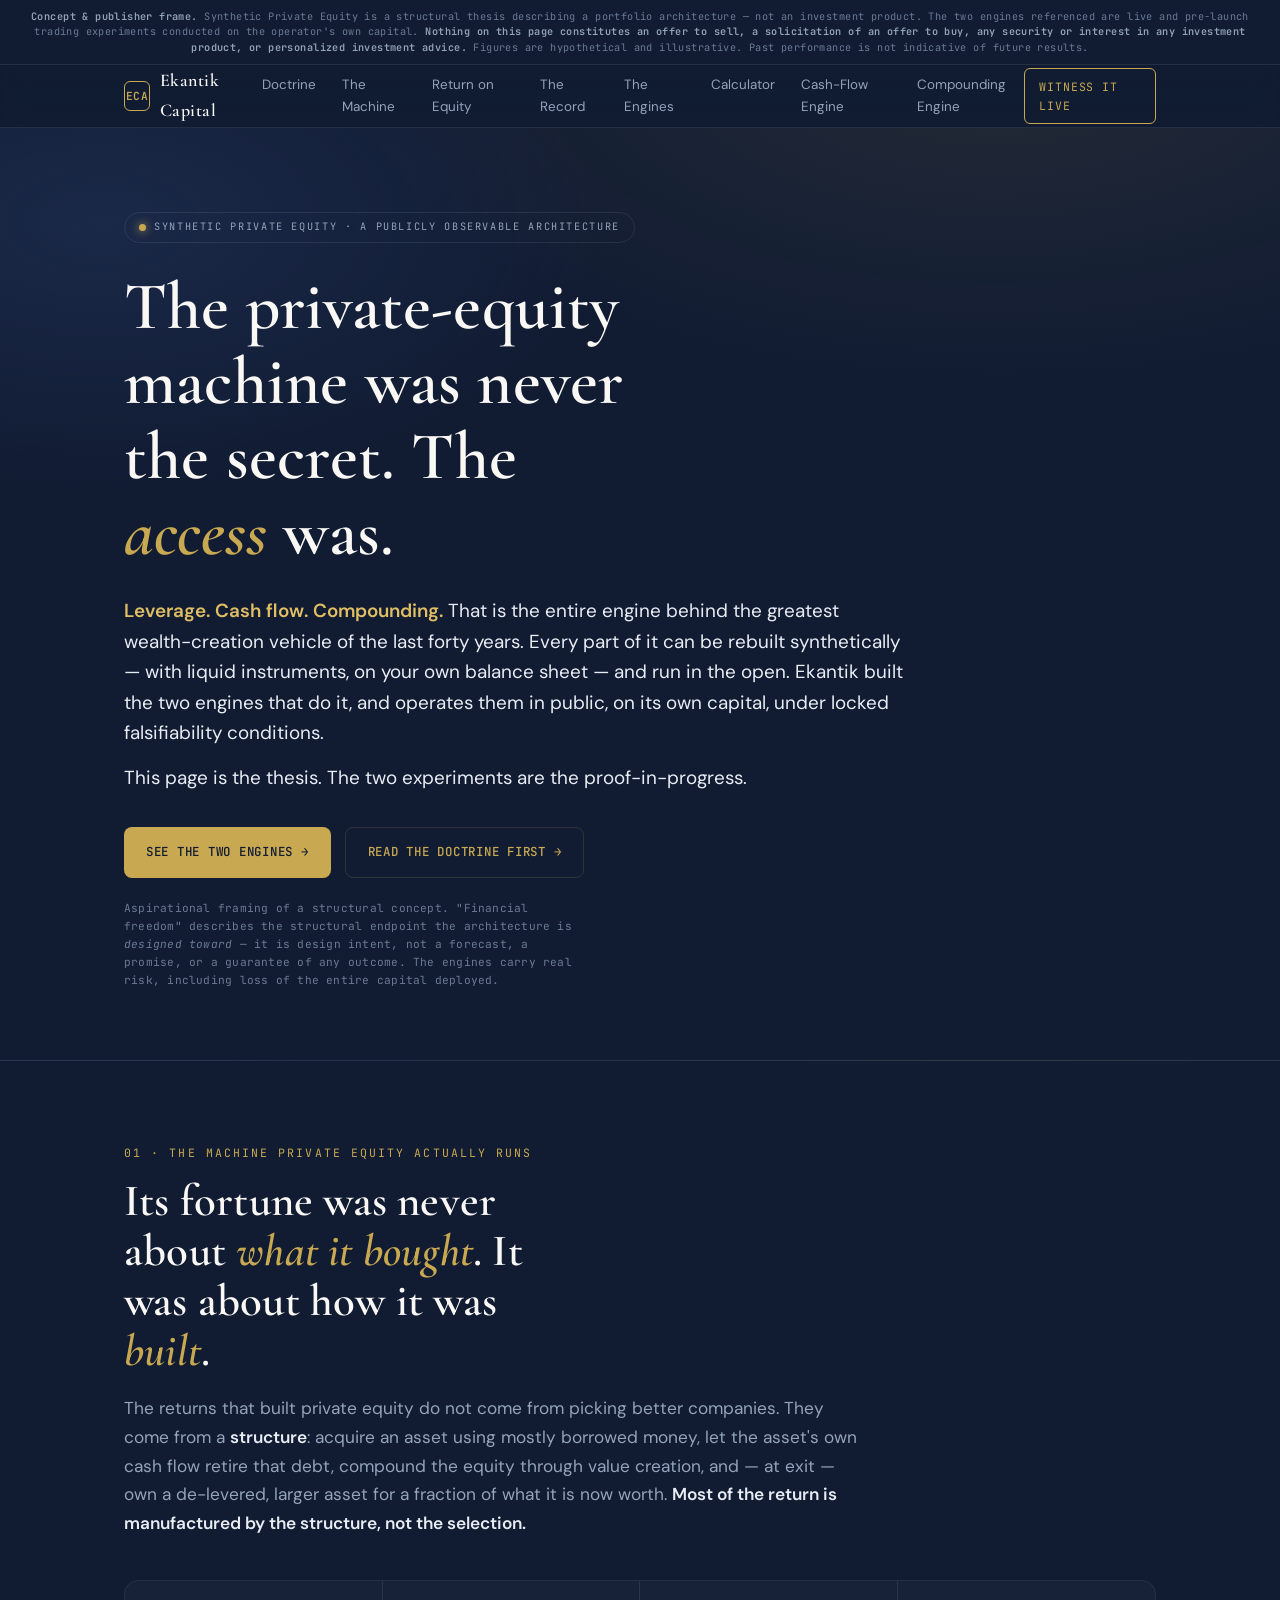
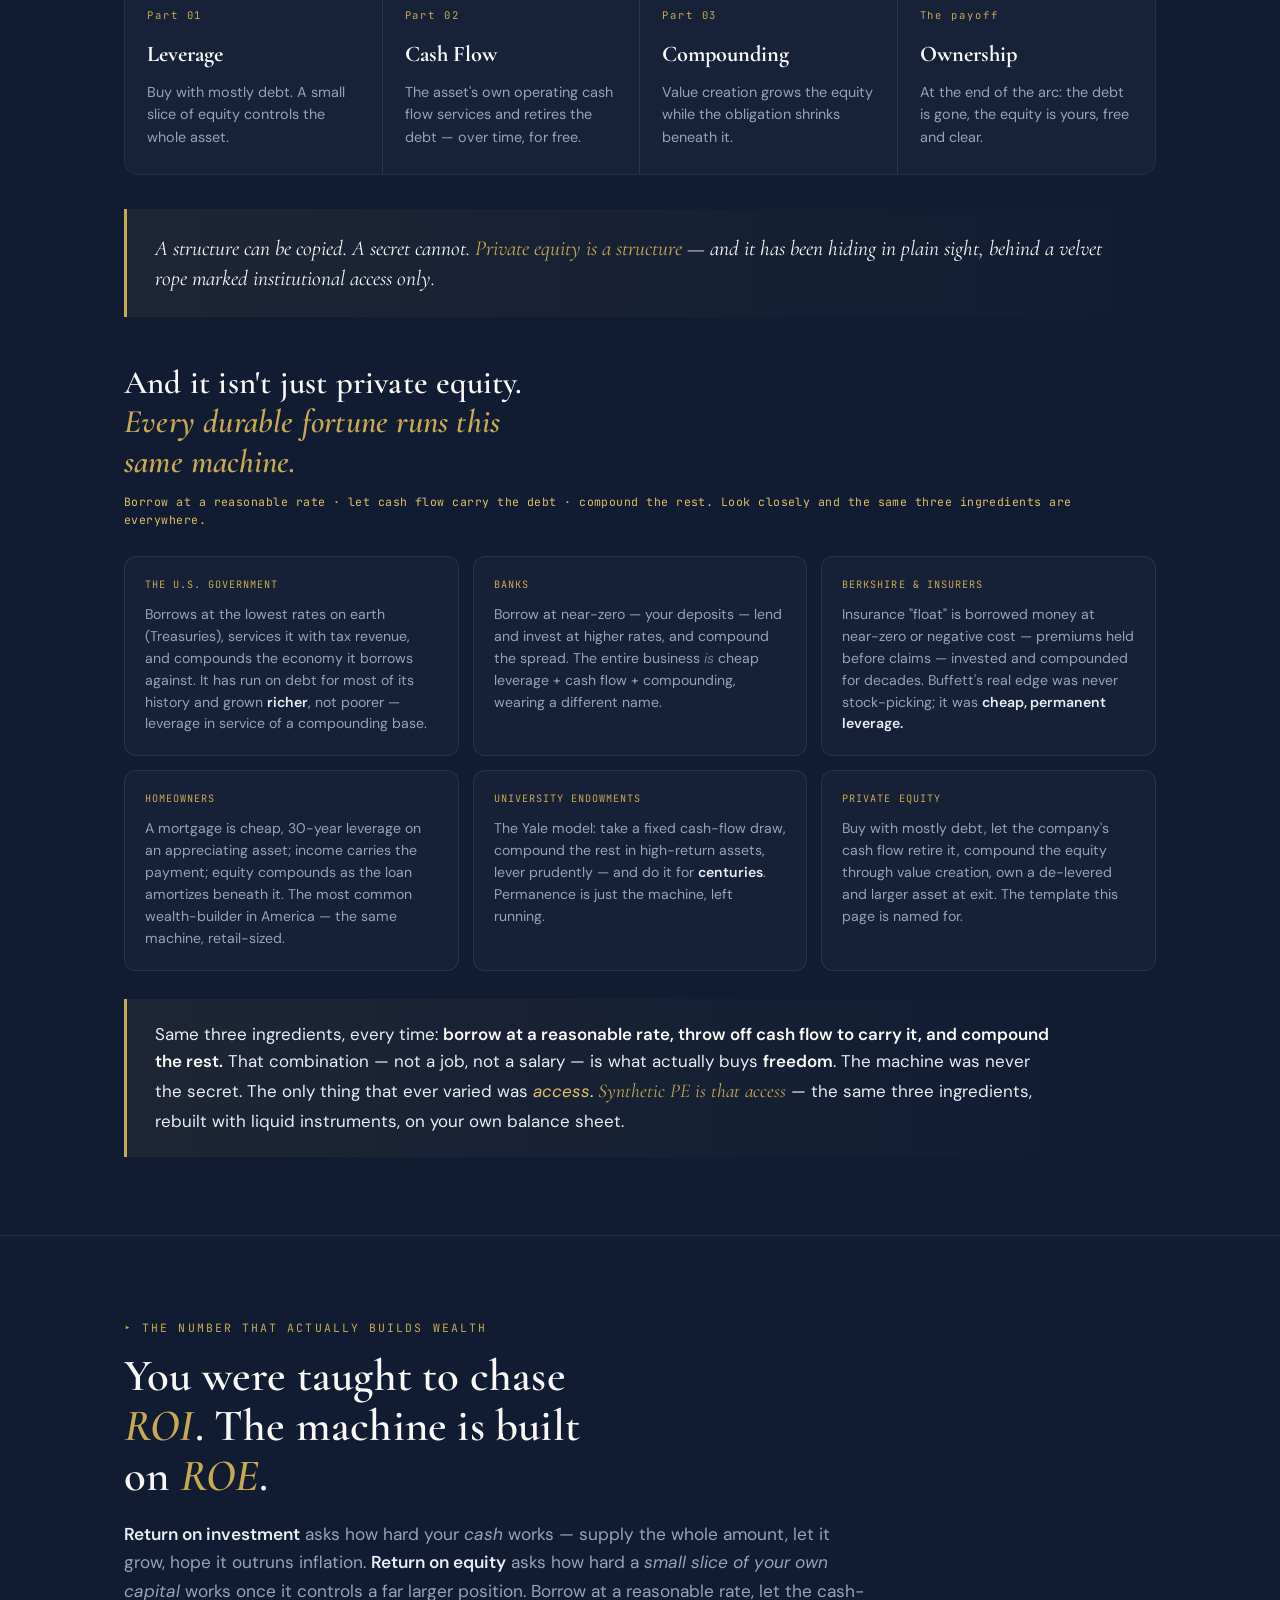
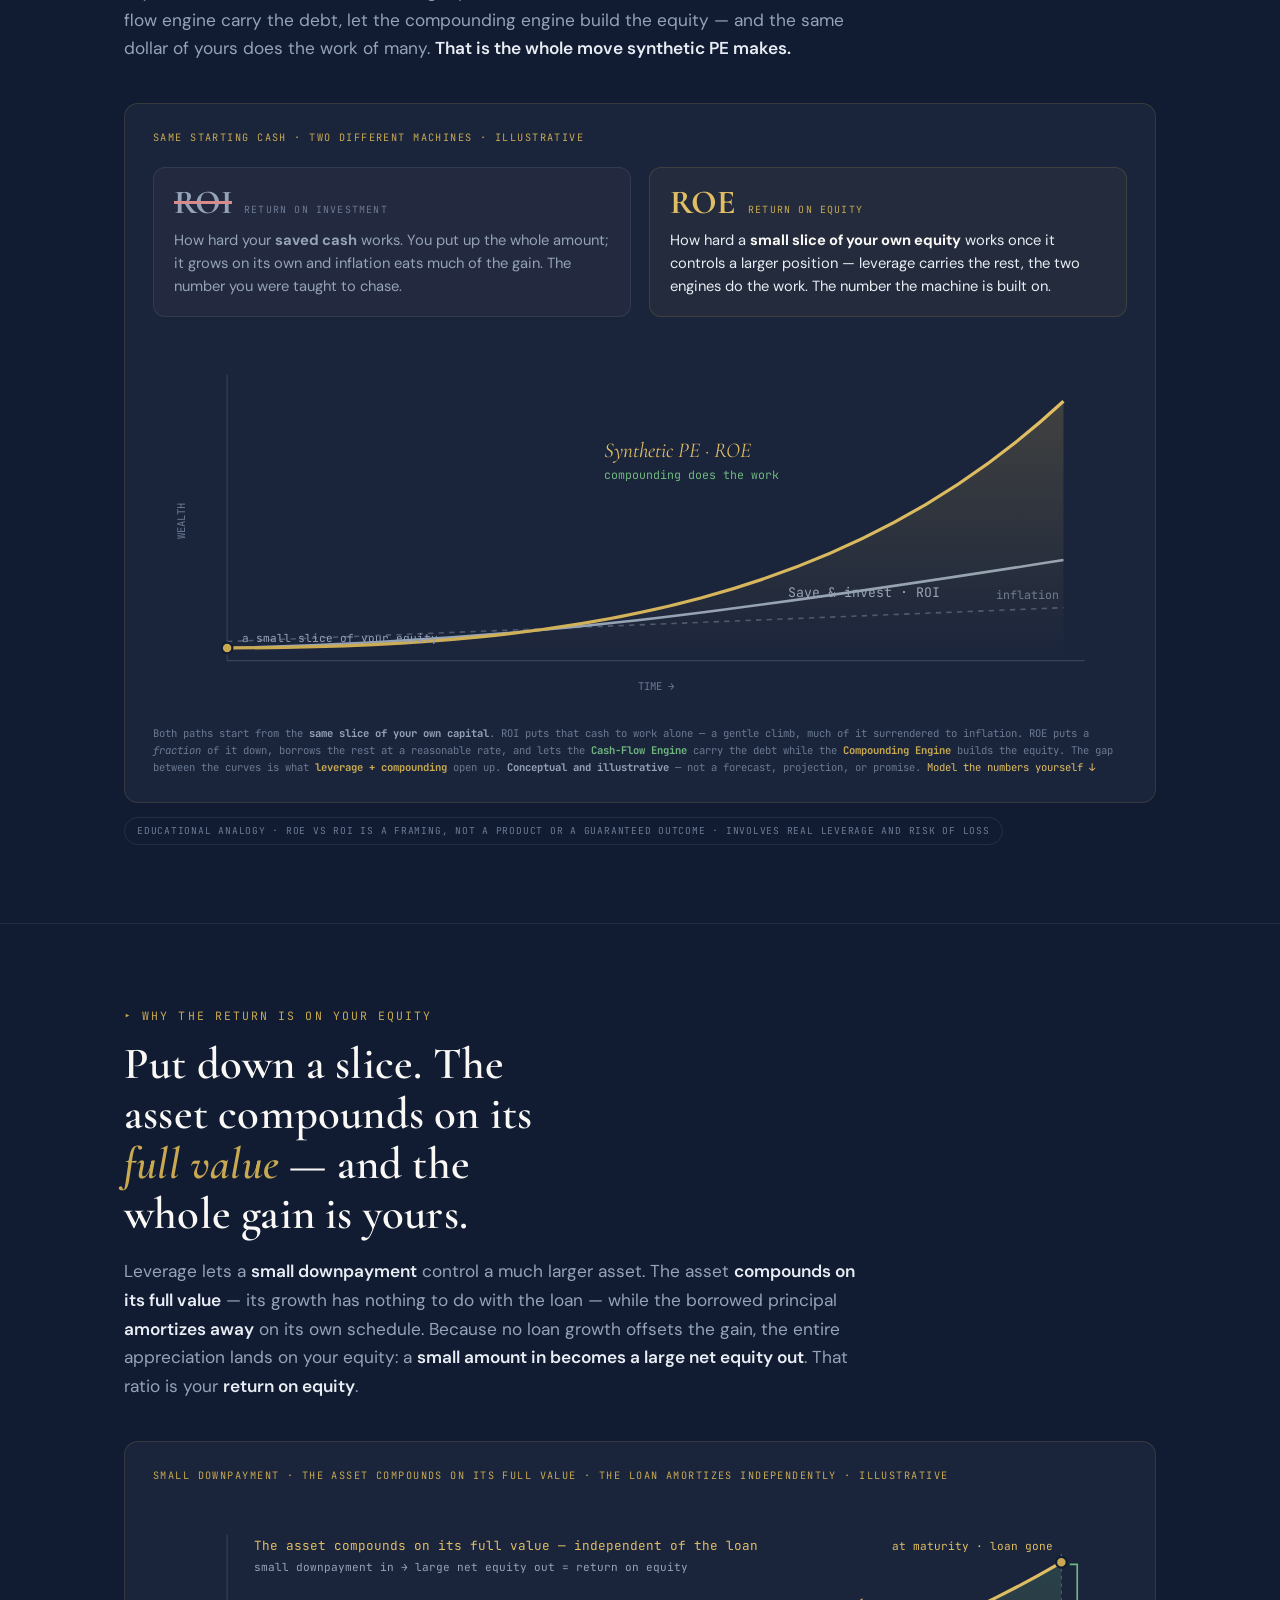
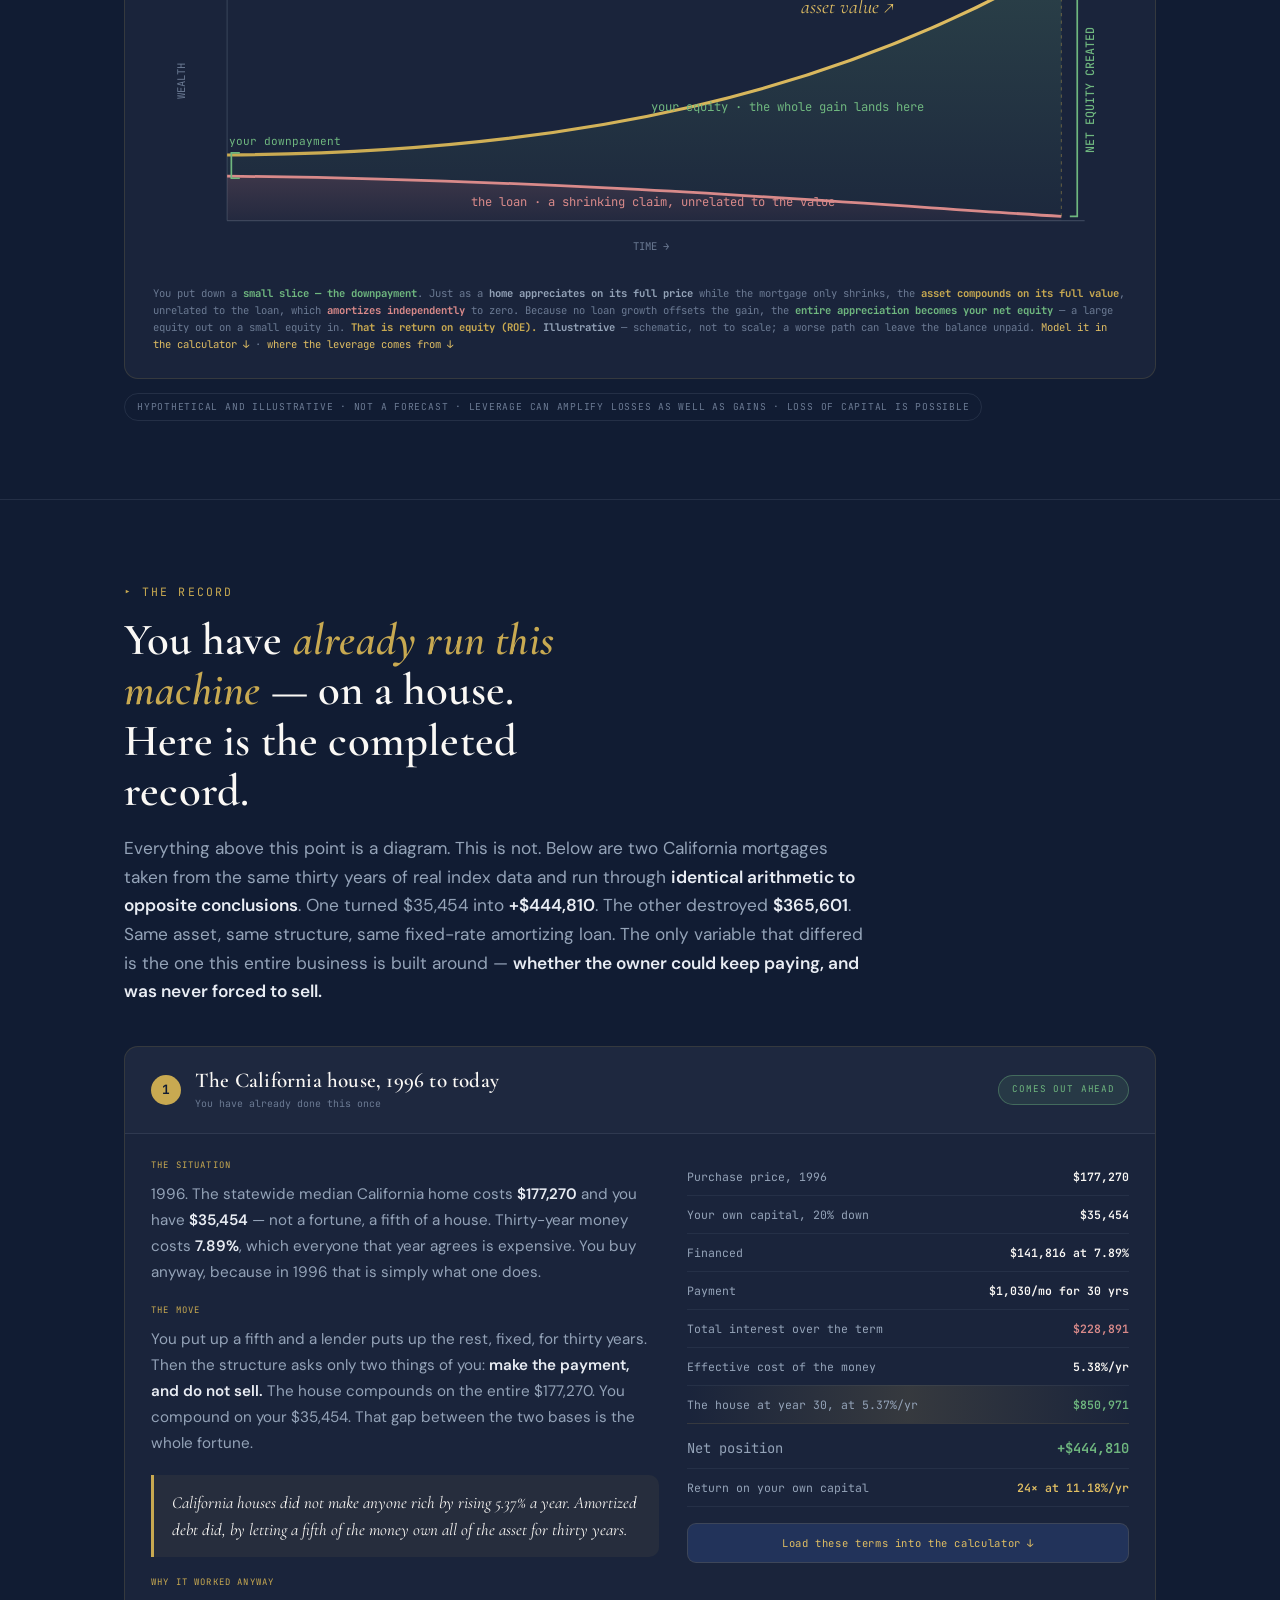
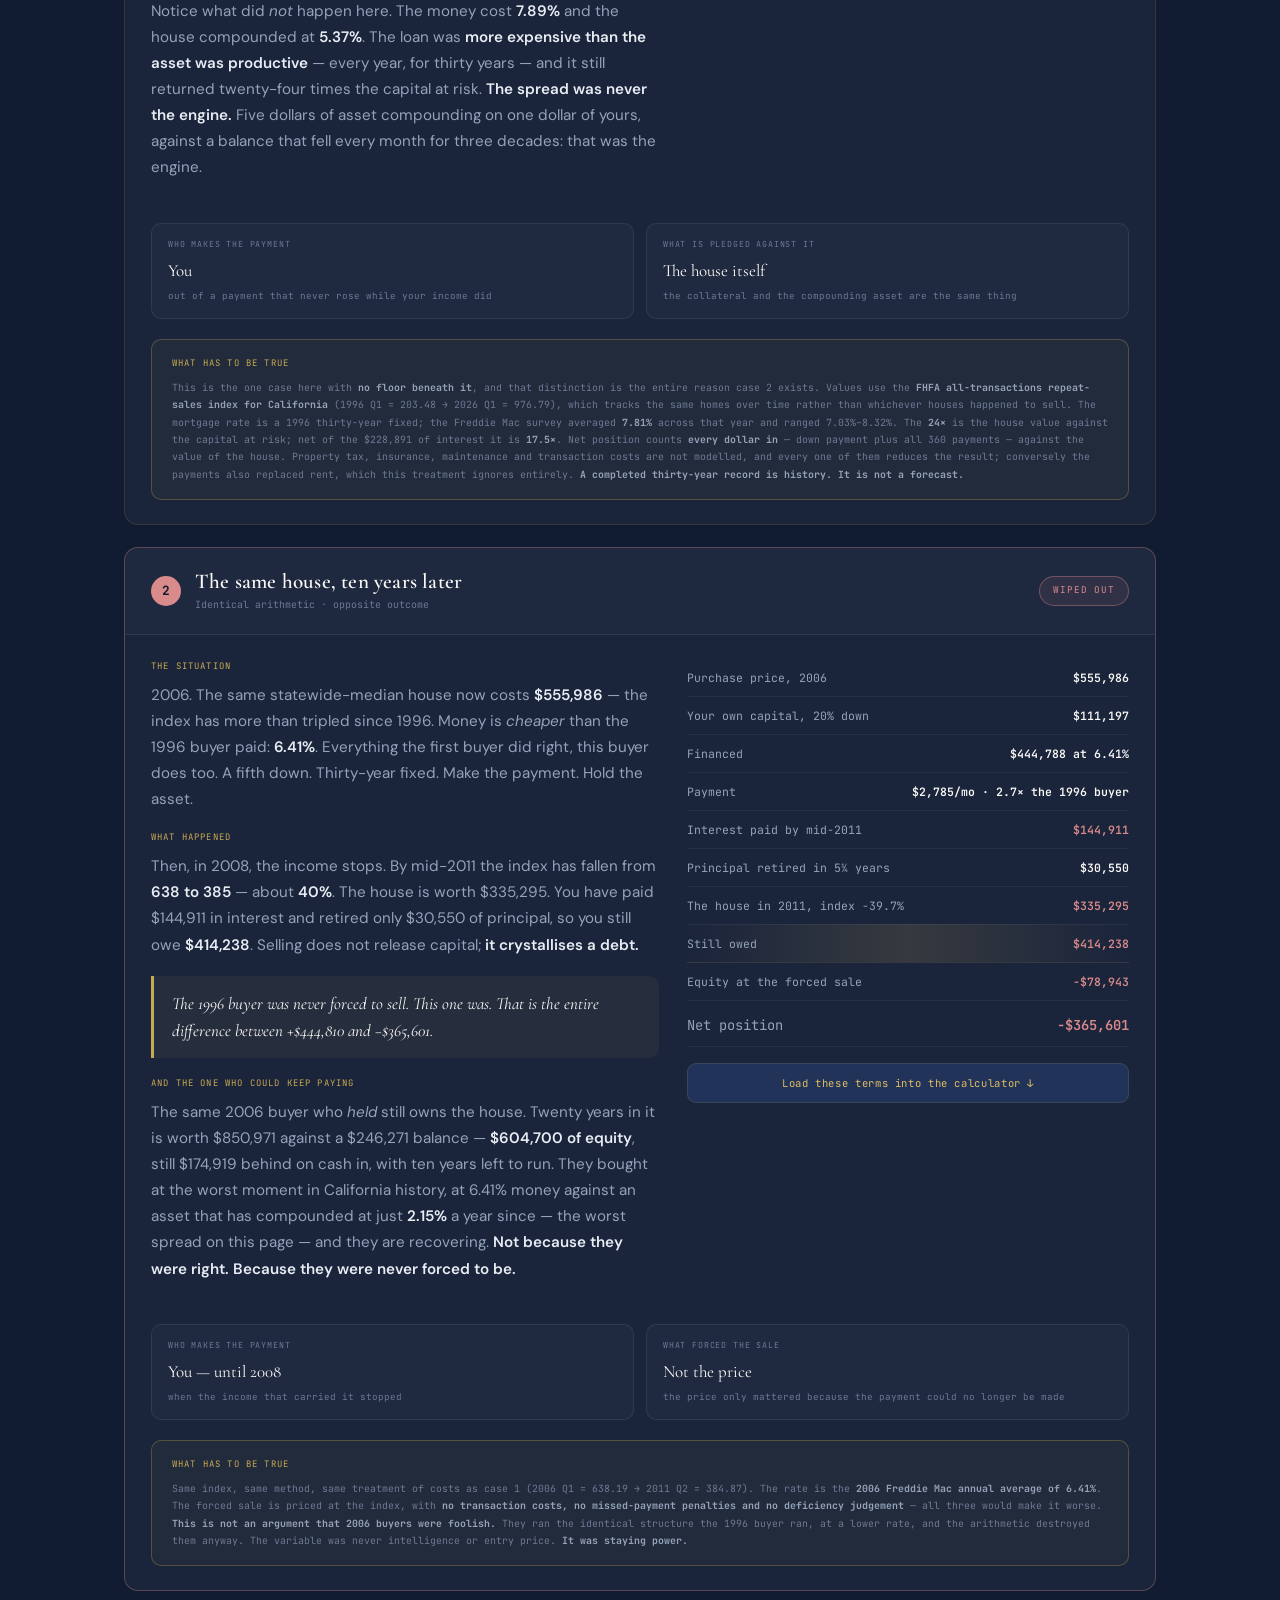
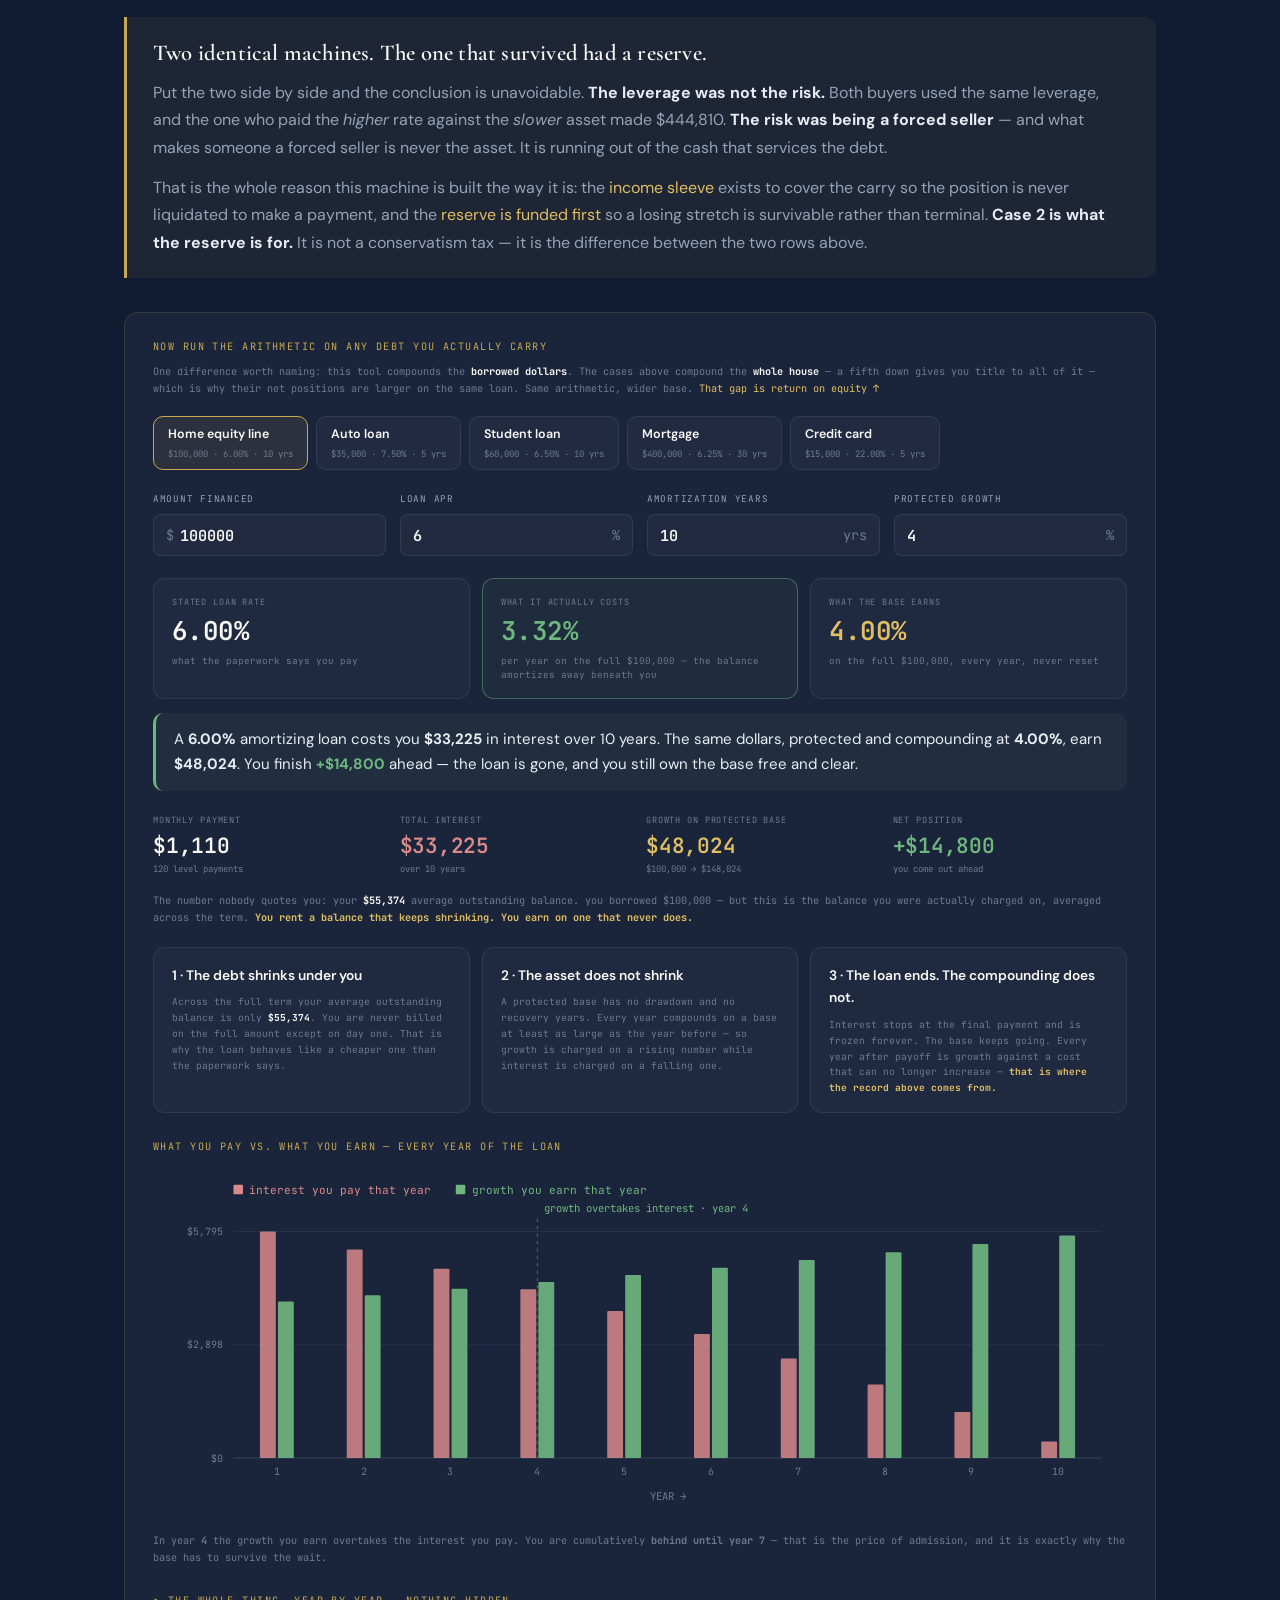
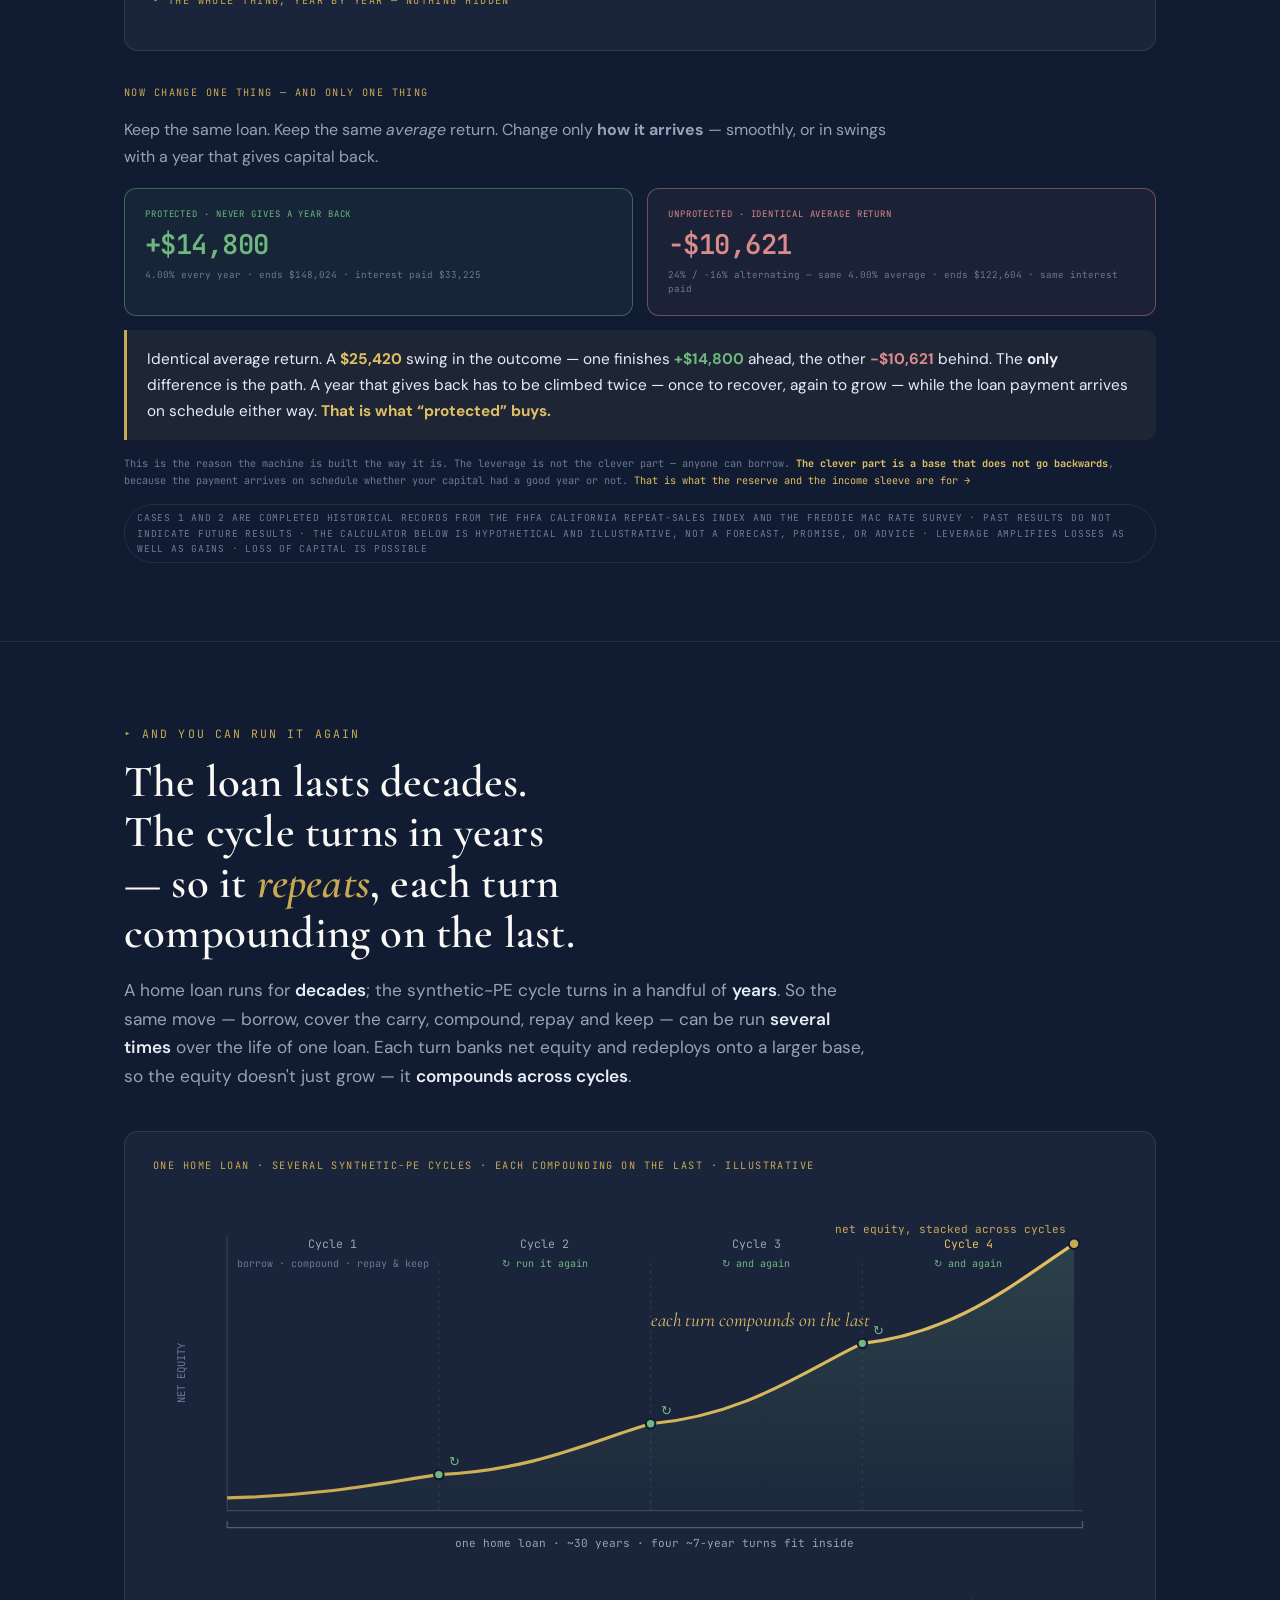
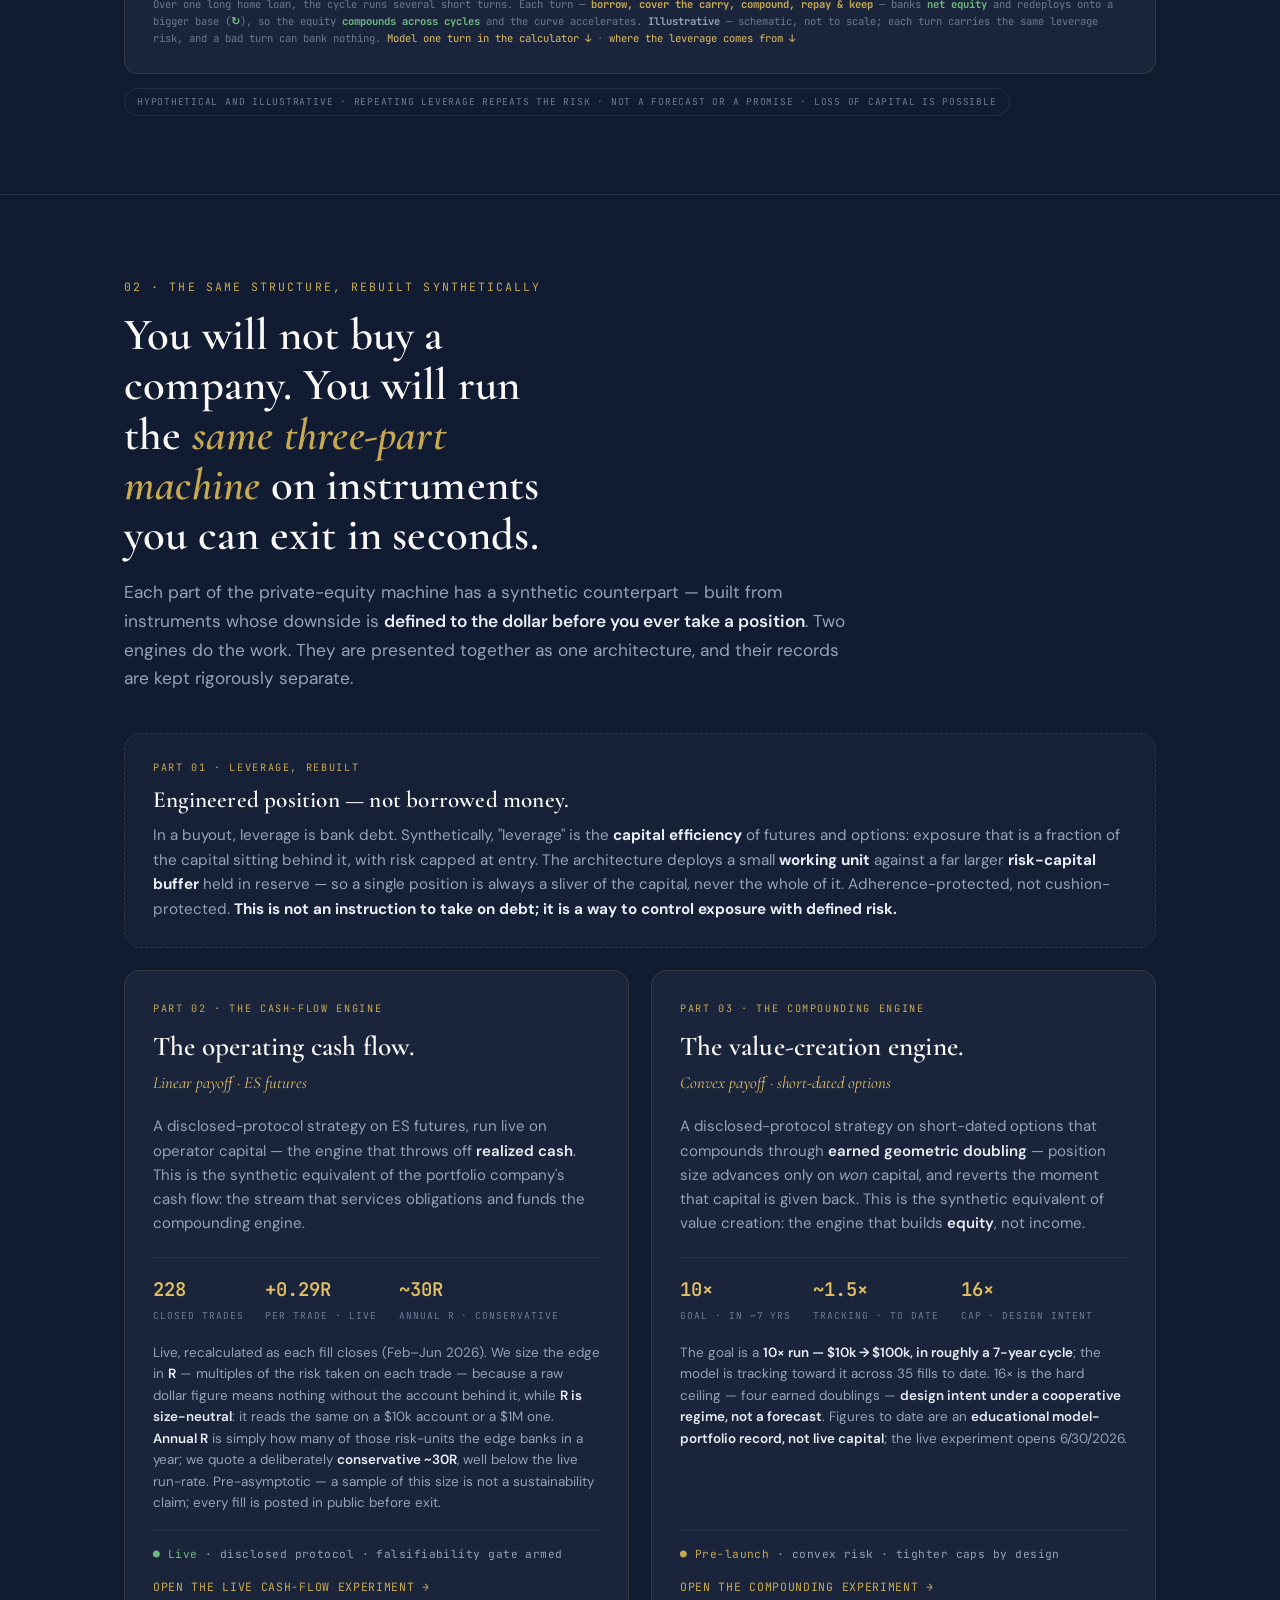
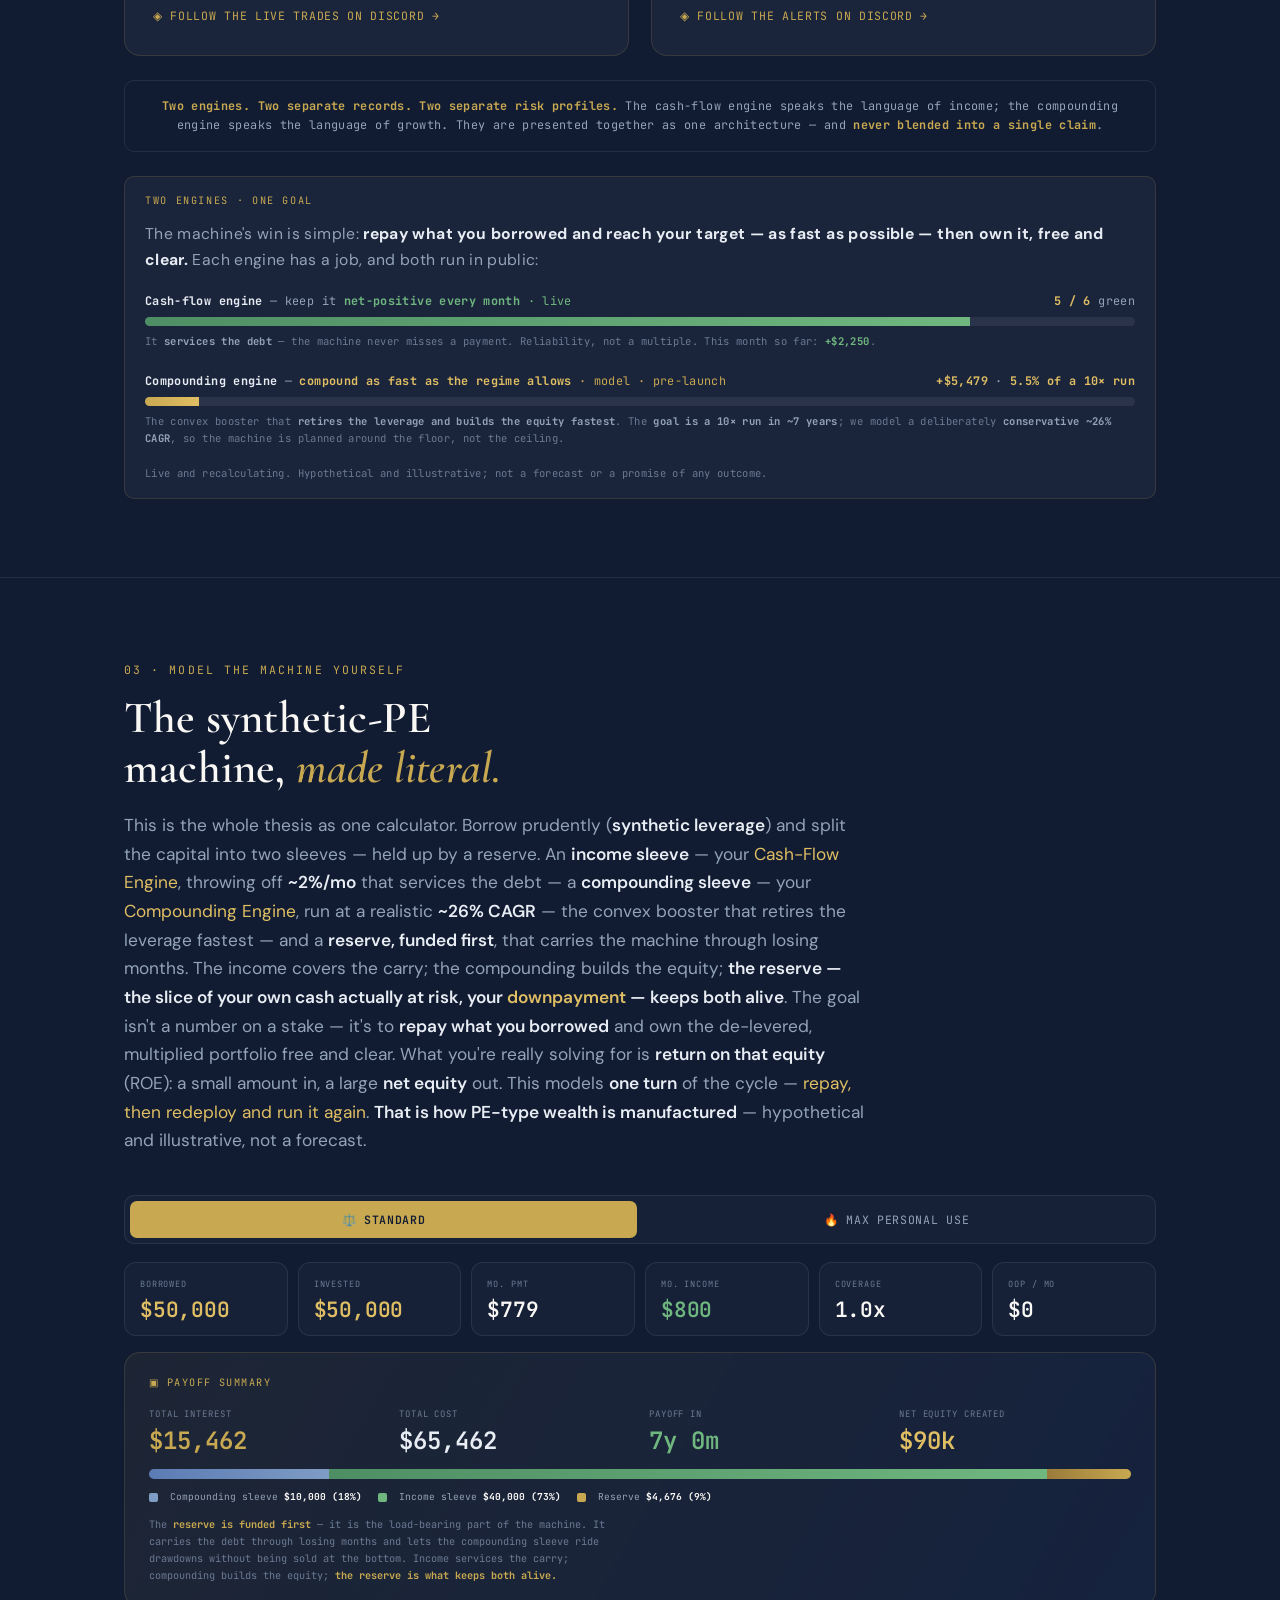
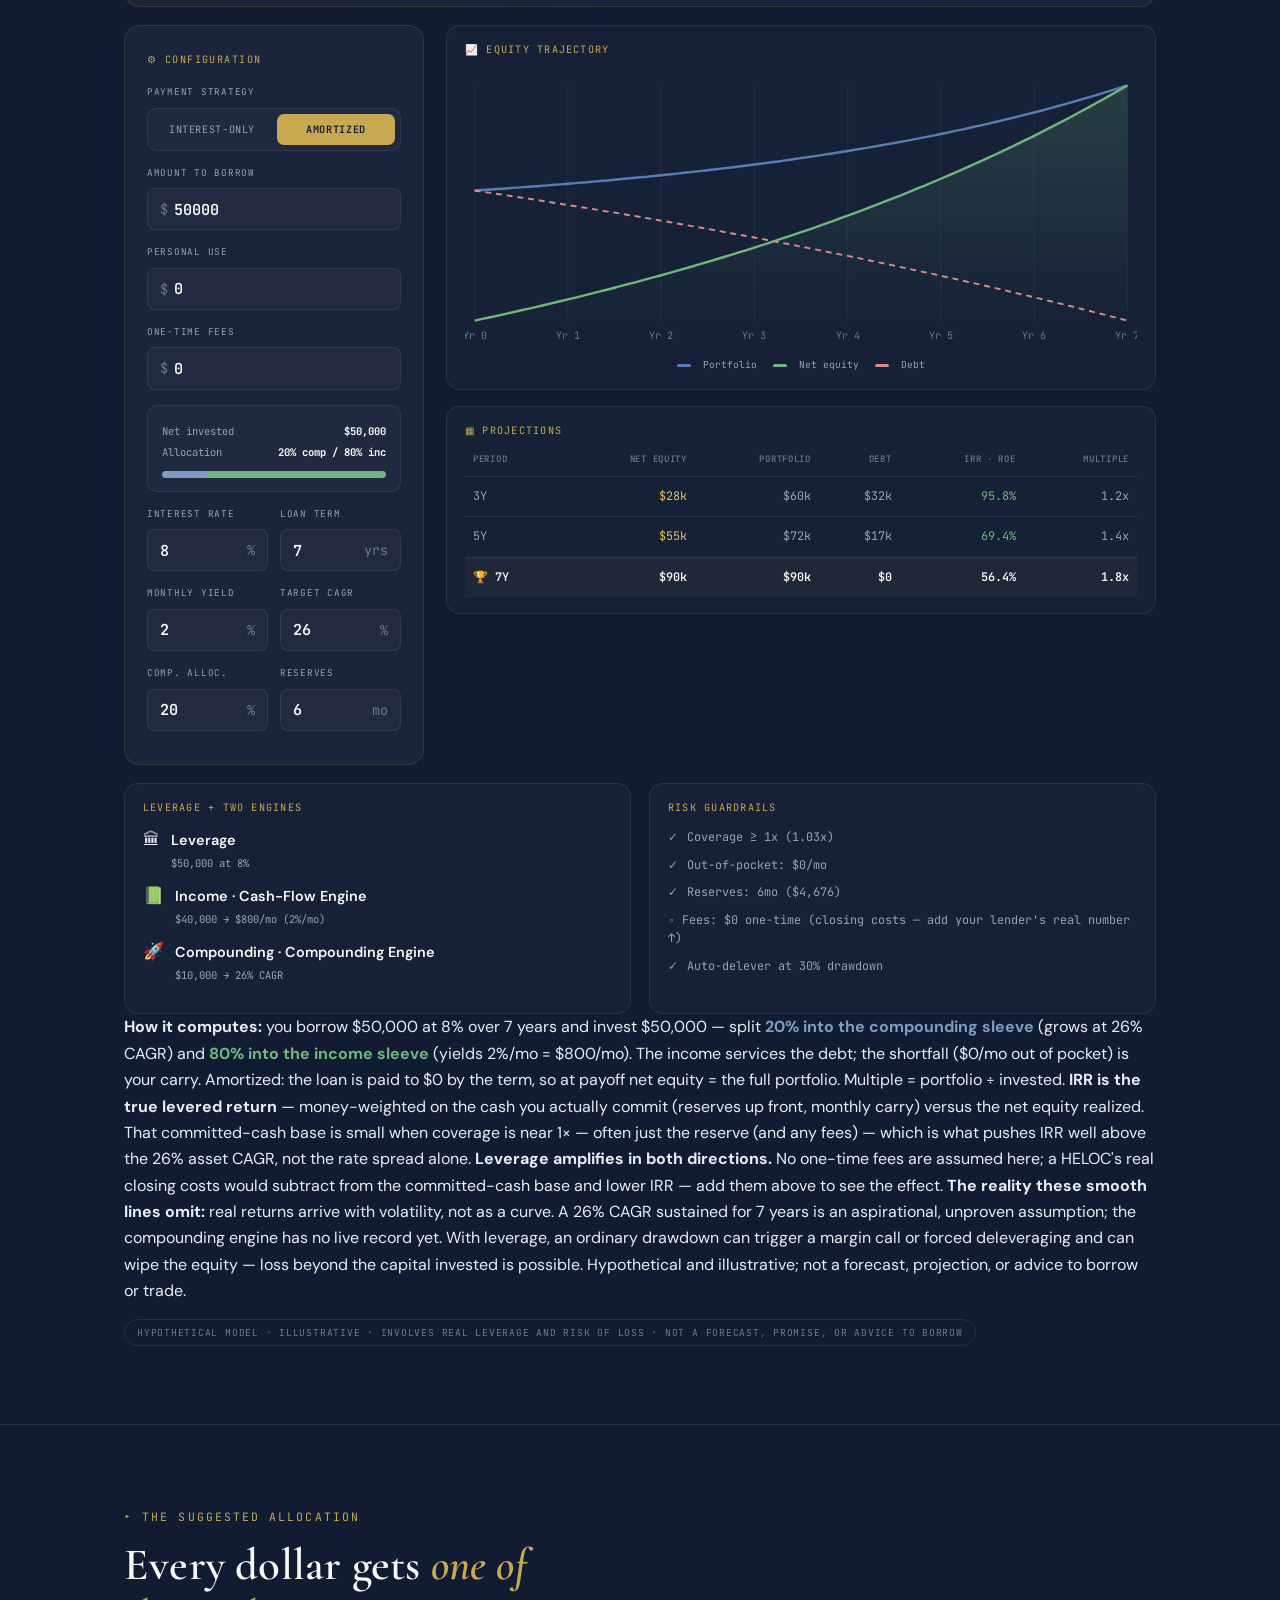
==== index.html @ 05ffa94e "Add one-time fees to the leverage calculator, wired into IRR Answers the question of whether IRR sho" ====
<!DOCTYPE html>
<html lang="en">
<head>
<meta charset="UTF-8" />
<meta name="viewport" content="width=device-width, initial-scale=1.0" />
<meta name="theme-color" content="#1B2A4A" />
<title>Synthetic Private Equity · Ekantik Capital</title>
<meta name="description" content="The private-equity wealth machine — leverage, cash flow, compounding — rebuilt synthetically with liquid instruments, run in public on operator capital under locked falsifiability conditions. A publicly observable architecture, not an offer." />
<meta property="og:title" content="Synthetic Private Equity · Ekantik Capital" />
<meta property="og:description" content="The private-equity machine was never the secret. The access was. The same structure, rebuilt synthetically — public method, public trades, public falsifiability." />
<meta property="og:type" content="website" />
<link rel="preconnect" href="https://fonts.googleapis.com">
<link rel="preconnect" href="https://fonts.gstatic.com" crossorigin>
<link href="https://fonts.googleapis.com/css2?family=Cormorant+Garamond:ital,wght@0,500;0,600;0,700;1,500&family=DM+Sans:opsz,wght@9..40,400;9..40,500;9..40,600;9..40,700&family=JetBrains+Mono:wght@400;500;600&display=swap" rel="stylesheet">
<style>
  :root{
    --navy:#1B2A4A;
    --navy-deep:#111C33;
    --navy-soft:#22335A;
    --gold:#C8A951;
    --gold-bright:#E0BE63;
    --ivory:#FAF8F5;
    --slate:#94A3B8;
    --slate-dim:#6B7A93;
    --line:rgba(200,169,81,0.16);
    --line-soft:rgba(148,163,184,0.14);
    --green:#6FB77F;
    --red:#D98A8A;
    --card:rgba(255,255,255,0.025);
    --card-2:rgba(255,255,255,0.04);
    --text:#E8ECF3;
    --serif:'Cormorant Garamond',Georgia,serif;
    --sans:'DM Sans',system-ui,-apple-system,sans-serif;
    --mono:'JetBrains Mono',ui-monospace,monospace;
  }
  *{box-sizing:border-box;margin:0;padding:0;}
  html{scroll-behavior:smooth;}
  body{
    background:var(--navy-deep);
    color:var(--text);
    font-family:var(--sans);
    line-height:1.65;
    -webkit-font-smoothing:antialiased;
    overflow-x:hidden;
  }
  a{color:inherit;text-decoration:none;}
  .wrap{max-width:1080px;margin:0 auto;padding:0 24px;}
  .eyebrow{
    font-family:var(--mono);
    font-size:.66rem;
    letter-spacing:.24em;
    text-transform:uppercase;
    color:var(--gold);
    font-weight:500;
  }
  h1,h2,h3{font-family:var(--serif);font-weight:600;line-height:1.12;letter-spacing:.2px;}
  .sec-num{
    font-family:var(--mono);
    font-size:.72rem;
    letter-spacing:.18em;
    text-transform:uppercase;
    color:var(--gold);
    display:inline-block;
    margin-bottom:14px;
  }
  .lead{color:var(--slate);font-size:1.06rem;}
  .fig{font-family:var(--mono);color:var(--gold-bright);}
  .rule{height:1px;background:linear-gradient(90deg,transparent,var(--line),transparent);margin:0 auto;}

  /* ---------- disclosure bar ---------- */
  .disclosure-bar{
    background:var(--navy-deep);
    border-bottom:1px solid var(--line-soft);
    font-family:var(--mono);
    font-size:.64rem;
    letter-spacing:.04em;
    color:var(--slate-dim);
    text-align:center;
    padding:9px 24px;
    line-height:1.5;
  }
  .disclosure-bar strong{color:var(--slate);font-weight:600;}

  /* ---------- nav ---------- */
  nav{
    position:sticky;top:0;z-index:50;
    background:rgba(17,28,51,0.86);
    backdrop-filter:blur(12px);
    border-bottom:1px solid var(--line-soft);
  }
  .nav-inner{display:flex;align-items:center;justify-content:space-between;height:62px;}
  .brand{display:flex;align-items:center;gap:10px;font-weight:600;letter-spacing:.5px;}
  .brand .mark{
    width:30px;height:30px;border:1.5px solid var(--gold);border-radius:6px;
    display:grid;place-items:center;font-family:var(--mono);font-size:.7rem;color:var(--gold);font-weight:600;
  }
  .brand .name{font-family:var(--serif);font-size:1.12rem;color:var(--ivory);}
  .nav-links{display:flex;gap:26px;font-size:.84rem;color:var(--slate);}
  .nav-links a{transition:color .2s;}
  .nav-links a:hover{color:var(--gold);}
  .nav-cta{
    font-family:var(--mono);font-size:.72rem;letter-spacing:.08em;text-transform:uppercase;
    border:1px solid var(--gold);color:var(--gold);padding:8px 14px;border-radius:6px;transition:all .2s;
  }
  .nav-cta:hover{background:var(--gold);color:var(--navy-deep);}
  .menu-toggle{display:none;background:none;border:none;color:var(--gold);font-size:1.3rem;cursor:pointer;}

  /* ---------- hero ---------- */
  .hero{
    position:relative;
    padding:84px 0 70px;
    background:
      radial-gradient(1100px 540px at 78% -8%,rgba(200,169,81,0.10),transparent 60%),
      radial-gradient(900px 480px at 8% 10%,rgba(34,51,90,0.55),transparent 55%);
    border-bottom:1px solid var(--line-soft);
  }
  .hero .badge{
    display:inline-flex;align-items:center;gap:8px;
    font-family:var(--mono);font-size:.64rem;letter-spacing:.16em;text-transform:uppercase;
    color:var(--slate);border:1px solid var(--line-soft);border-radius:999px;padding:6px 14px;margin-bottom:26px;
  }
  .dot{width:7px;height:7px;border-radius:50%;background:var(--gold);box-shadow:0 0 10px var(--gold);}
  .hero h1{
    font-size:clamp(2.5rem,6vw,4.2rem);
    color:var(--ivory);
    max-width:16ch;
    margin-bottom:26px;
  }
  .hero h1 em{font-style:italic;color:var(--gold);}
  .hero .deck{font-size:1.18rem;color:var(--text);max-width:60ch;line-height:1.62;margin-bottom:14px;}
  .hero .deck strong{color:var(--gold-bright);font-weight:600;}
  .hero .micro{font-family:var(--mono);font-size:.7rem;color:var(--slate-dim);max-width:64ch;line-height:1.6;margin-top:22px;letter-spacing:.02em;}
  .cta-row{display:flex;flex-wrap:wrap;gap:14px;margin-top:34px;}
  .btn{
    display:inline-flex;align-items:center;gap:9px;
    font-family:var(--mono);font-size:.78rem;letter-spacing:.06em;text-transform:uppercase;font-weight:500;
    padding:14px 22px;border-radius:8px;transition:all .22s;
  }
  .btn-primary{background:var(--gold);color:var(--navy-deep);}
  .btn-primary:hover{background:var(--gold-bright);transform:translateY(-1px);}
  .btn-ghost{border:1px solid var(--line);color:var(--gold);}
  .btn-ghost:hover{border-color:var(--gold);background:rgba(200,169,81,0.06);}

  /* ---------- section shell ---------- */
  section.block{padding:78px 0;border-bottom:1px solid var(--line-soft);}
  .block h2{font-size:clamp(1.9rem,3.6vw,2.8rem);color:var(--ivory);max-width:22ch;margin-bottom:18px;}
  .block h2 em{font-style:italic;color:var(--gold);}
  .block .intro{font-size:1.08rem;color:var(--slate);max-width:62ch;margin-bottom:40px;line-height:1.66;}
  .block .intro strong{color:var(--text);font-weight:600;}

  /* ---------- PE flow ---------- */
  .flow{display:grid;grid-template-columns:repeat(4,1fr);gap:0;margin:42px 0 12px;border:1px solid var(--line-soft);border-radius:14px;overflow:hidden;}
  .flow .step{padding:26px 22px;position:relative;background:var(--card);}
  .flow .step:not(:last-child){border-right:1px solid var(--line-soft);}
  .flow .step .n{font-family:var(--mono);font-size:.66rem;letter-spacing:.18em;color:var(--gold);margin-bottom:12px;}
  .flow .step h4{font-family:var(--serif);font-size:1.4rem;color:var(--ivory);margin-bottom:8px;}
  .flow .step p{font-size:.9rem;color:var(--slate);line-height:1.55;}
  .pull{
    margin-top:34px;padding:24px 28px;border-left:3px solid var(--gold);
    background:linear-gradient(90deg,rgba(200,169,81,0.07),transparent);border-radius:0 10px 10px 0;
    font-family:var(--serif);font-size:1.34rem;font-style:italic;color:var(--ivory);line-height:1.4;
  }
  .pull span{color:var(--gold);}

  /* ---------- engine cards ---------- */
  .engines{display:grid;grid-template-columns:1fr 1fr;gap:22px;margin-top:8px;}
  .engine{
    border:1px solid var(--line);border-radius:16px;padding:30px 28px;background:var(--card-2);
    display:flex;flex-direction:column;
  }
  .engine .tag{font-family:var(--mono);font-size:.64rem;letter-spacing:.16em;text-transform:uppercase;color:var(--gold);margin-bottom:14px;}
  .engine h3{font-size:1.7rem;color:var(--ivory);margin-bottom:6px;}
  .engine .role{font-family:var(--serif);font-style:italic;font-size:1.05rem;color:var(--gold-bright);margin-bottom:18px;}
  .engine p{font-size:.94rem;color:var(--slate);line-height:1.6;margin-bottom:16px;}
  .engine p strong{color:var(--text);font-weight:600;}
  .engine .stats{display:flex;gap:22px;flex-wrap:wrap;margin:6px 0 18px;padding-top:16px;border-top:1px solid var(--line-soft);}
  .engine .stat .v{font-family:var(--mono);font-size:1.18rem;color:var(--gold-bright);font-weight:600;}
  .engine .stat .l{font-family:var(--mono);font-size:.6rem;letter-spacing:.1em;text-transform:uppercase;color:var(--slate-dim);margin-top:3px;}
  .engine .status{font-family:var(--mono);font-size:.7rem;letter-spacing:.04em;color:var(--slate);margin-top:auto;padding-top:14px;border-top:1px solid var(--line-soft);}
  .engine .status .live{color:var(--green);}
  .engine .status .pre{color:var(--gold);}
  .engine a.eng-link{font-family:var(--mono);font-size:.72rem;letter-spacing:.06em;text-transform:uppercase;color:var(--gold);margin-top:14px;display:inline-flex;gap:7px;transition:gap .2s;}
  .engine a.eng-link:hover{gap:12px;}
  .leverage-card{
    grid-column:1 / -1;border:1px dashed var(--line);border-radius:16px;padding:26px 28px;background:var(--card);margin-top:0;
  }
  .leverage-card .tag{font-family:var(--mono);font-size:.64rem;letter-spacing:.16em;text-transform:uppercase;color:var(--gold);margin-bottom:10px;}
  .leverage-card h3{font-size:1.45rem;color:var(--ivory);margin-bottom:10px;}
  .leverage-card p{font-size:.95rem;color:var(--slate);line-height:1.62;}
  .leverage-card p strong{color:var(--text);}
  .sep-note{
    margin-top:24px;font-family:var(--mono);font-size:.74rem;letter-spacing:.03em;color:var(--slate);
    text-align:center;border:1px solid var(--line-soft);border-radius:10px;padding:16px 20px;line-height:1.6;
  }
  .sep-note b{color:var(--gold);}

  /* ---------- freedom arc ---------- */
  .arc-figure{border:1px solid var(--line-soft);border-radius:16px;background:var(--card);padding:28px 24px 22px;margin:8px 0 26px;}
  .arc-figure svg{width:100%;height:auto;display:block;}
  .arc-cap{font-family:var(--mono);font-size:.66rem;letter-spacing:.04em;color:var(--slate-dim);text-align:center;margin-top:14px;line-height:1.6;}
  .freedom-line{font-family:var(--serif);font-size:1.5rem;font-style:italic;color:var(--ivory);line-height:1.4;margin:6px 0 2px;}
  .freedom-line span{color:var(--gold);}

  /* ---------- trust ---------- */
  .trust-grid{display:grid;grid-template-columns:1fr 1fr;gap:14px;margin-top:8px;}
  .trust-item{border:1px solid var(--line-soft);border-radius:12px;padding:20px 22px;background:var(--card);}
  .trust-item .k{font-family:var(--mono);font-size:.62rem;letter-spacing:.14em;text-transform:uppercase;color:var(--gold);margin-bottom:8px;}
  .trust-item p{font-size:.9rem;color:var(--slate);line-height:1.55;}
  .trust-item p strong{color:var(--text);}

  /* ---------- edge landscape mini ---------- */
  .edge-table{width:100%;border-collapse:collapse;margin-top:8px;font-size:.86rem;}
  .edge-table th,.edge-table td{text-align:left;padding:13px 14px;border-bottom:1px solid var(--line-soft);}
  .edge-table th{font-family:var(--mono);font-size:.6rem;letter-spacing:.1em;text-transform:uppercase;color:var(--slate-dim);font-weight:500;}
  .edge-table td{color:var(--slate);}
  .edge-table tr.us td{color:var(--ivory);background:rgba(200,169,81,0.05);}
  .edge-table tr.us td:first-child{font-weight:600;}
  .edge-table .neg{color:var(--red);font-family:var(--mono);}
  .edge-table .pend{color:var(--gold);font-family:var(--mono);}

  /* ---------- operator ---------- */
  .operator{display:flex;gap:26px;align-items:flex-start;flex-wrap:wrap;}
  .operator .av{
    width:64px;height:64px;border-radius:12px;border:1.5px solid var(--gold);flex-shrink:0;
    display:grid;place-items:center;font-family:var(--serif);font-size:1.5rem;color:var(--gold);
  }
  .operator blockquote{font-family:var(--serif);font-style:italic;font-size:1.35rem;color:var(--ivory);line-height:1.45;max-width:54ch;margin-bottom:14px;}
  .operator .by{font-family:var(--mono);font-size:.74rem;letter-spacing:.06em;color:var(--gold);}
  .operator .desc{font-size:.94rem;color:var(--slate);max-width:58ch;margin-top:14px;line-height:1.6;}

  /* ---------- engage ---------- */
  .engage{display:grid;grid-template-columns:1fr 1fr;gap:20px;margin-top:10px;}
  .engage .card{border:1px solid var(--line);border-radius:16px;padding:30px 28px;background:var(--card-2);}
  .engage .card .h{font-family:var(--mono);font-size:.64rem;letter-spacing:.14em;text-transform:uppercase;color:var(--gold);margin-bottom:14px;}
  .engage .card h3{font-size:1.6rem;color:var(--ivory);margin-bottom:12px;}
  .engage .card p{font-size:.93rem;color:var(--slate);line-height:1.6;margin-bottom:18px;}
  .engage .card p em{color:var(--slate-dim);font-style:italic;}
  .urgency{
    margin:6px 0 36px;padding:26px 30px;border:1px solid var(--line);border-radius:14px;
    background:linear-gradient(120deg,rgba(200,169,81,0.08),rgba(34,51,90,0.3));
    font-family:var(--serif);font-size:1.34rem;font-style:italic;color:var(--ivory);line-height:1.46;
  }
  .urgency span{color:var(--gold);}

  /* ---------- form ---------- */
  .reach-form{max-width:560px;margin-top:24px;}
  .reach-form label{display:block;font-family:var(--mono);font-size:.66rem;letter-spacing:.1em;text-transform:uppercase;color:var(--slate);margin:16px 0 7px;}
  .reach-form input,.reach-form textarea{
    width:100%;background:rgba(255,255,255,0.03);border:1px solid var(--line-soft);border-radius:8px;
    padding:13px 14px;color:var(--text);font-family:var(--sans);font-size:.95rem;transition:border-color .2s;
  }
  .reach-form input:focus,.reach-form textarea:focus{outline:none;border-color:var(--gold);}
  .reach-form textarea{min-height:120px;resize:vertical;}
  .reach-form .note{font-family:var(--mono);font-size:.66rem;color:var(--slate-dim);margin-top:14px;line-height:1.6;}

  /* ---------- disclaimer block ---------- */
  .disclaimer{padding:54px 0;background:var(--navy-deep);}
  .disclaimer h4{font-family:var(--mono);font-size:.7rem;letter-spacing:.18em;text-transform:uppercase;color:var(--gold);margin-bottom:18px;}
  .disclaimer p{font-size:.78rem;color:var(--slate-dim);line-height:1.7;margin-bottom:14px;max-width:90ch;}
  .disclaimer p strong{color:var(--slate);font-weight:600;}

  footer{padding:34px 0;border-top:1px solid var(--line-soft);background:var(--navy-deep);}
  .foot-inner{display:flex;justify-content:space-between;align-items:center;flex-wrap:wrap;gap:16px;}
  .foot-links{display:flex;gap:24px;font-family:var(--mono);font-size:.72rem;letter-spacing:.04em;color:var(--slate);}
  .foot-links a:hover{color:var(--gold);}
  .copy{font-family:var(--mono);font-size:.68rem;color:var(--slate-dim);}

  .compliance-pill{
    display:inline-block;font-family:var(--mono);font-size:.6rem;letter-spacing:.08em;text-transform:uppercase;
    color:var(--slate-dim);border:1px solid var(--line-soft);border-radius:999px;padding:5px 12px;margin-top:14px;
  }

  /* ---------- responsive ---------- */
  @media(max-width:860px){
    .nav-links,.nav-cta{display:none;}
    .menu-toggle{display:block;}
    .flow{grid-template-columns:1fr 1fr;}
    .flow .step:nth-child(2){border-right:none;}
    .flow .step:nth-child(1),.flow .step:nth-child(2){border-bottom:1px solid var(--line-soft);}
    .engines,.trust-grid,.engage{grid-template-columns:1fr;}
  }
  @media(max-width:560px){
    .wrap{padding:0 18px;}
    .flow{grid-template-columns:1fr;}
    .flow .step{border-right:none !important;border-bottom:1px solid var(--line-soft);}
    .hero{padding:60px 0 52px;}
    section.block{padding:58px 0;}
    .edge-table{font-size:.78rem;}
    .edge-table th,.edge-table td{padding:10px 8px;}
  }

  /* ---------- the machine is everywhere ---------- */
  .universal{margin-top:46px;}
  .universal-h{font-family:var(--serif);font-size:clamp(1.5rem,2.9vw,2.05rem);color:var(--ivory);max-width:26ch;margin-bottom:12px;font-weight:600;line-height:1.2;}
  .universal-h em{font-style:italic;color:var(--gold);}
  .universal-sub{font-family:var(--mono);font-size:.72rem;letter-spacing:.04em;color:var(--gold-bright);margin-bottom:26px;line-height:1.6;}
  .ex-grid{display:grid;grid-template-columns:repeat(3,1fr);gap:14px;}
  .ex-card{border:1px solid var(--line-soft);border-radius:12px;background:var(--card);padding:20px 20px;}
  .ex-card .ex-k{font-family:var(--mono);font-size:.64rem;letter-spacing:.1em;text-transform:uppercase;color:var(--gold);margin-bottom:10px;}
  .ex-card p{font-size:.88rem;color:var(--slate);line-height:1.56;}
  .ex-card p strong{color:var(--text);font-weight:600;} .ex-card p em{color:var(--slate-dim);font-style:italic;}
  .universal-close{margin-top:28px;padding:22px 28px;border-left:3px solid var(--gold);background:linear-gradient(90deg,rgba(200,169,81,0.07),transparent);border-radius:0 10px 10px 0;font-size:1.06rem;color:var(--text);line-height:1.62;max-width:80ch;}
  .universal-close strong{color:var(--ivory);font-weight:600;} .universal-close em{color:var(--gold-bright);font-style:italic;} .universal-close span{font-family:var(--serif);font-style:italic;font-size:1.22rem;color:var(--gold);}
  @media(max-width:860px){ .ex-grid{grid-template-columns:1fr 1fr;} }
  @media(max-width:560px){ .ex-grid{grid-template-columns:1fr;} }

  /* ---------- model allocation ---------- */
  .alloc-band{display:grid;grid-template-columns:1fr 3fr 1fr;gap:3px;border-radius:14px;overflow:hidden;border:1px solid var(--line);margin-top:8px;}
  .alloc-seg{padding:30px 24px;}
  .alloc-seg .pct{font-family:var(--mono);font-size:2.3rem;font-weight:600;line-height:1;letter-spacing:-.01em;}
  .alloc-seg .lbl{font-family:var(--mono);font-size:.64rem;letter-spacing:.13em;text-transform:uppercase;margin-top:11px;}
  .alloc-seg .sub{font-size:.82rem;color:var(--slate);margin-top:9px;line-height:1.5;}
  @media(max-width:680px){ .alloc-band{grid-template-columns:1fr;} }

  /* ---------- comparison table ---------- */
  .cmp{width:100%;border-collapse:separate;border-spacing:0;border:1px solid var(--line);border-radius:14px;overflow:hidden;margin-top:8px;}
  .cmp th,.cmp td{padding:17px 20px;text-align:left;border-bottom:1px solid var(--line-soft);vertical-align:top;}
  .cmp thead th{background:linear-gradient(90deg,#9A7B3A,var(--gold));color:var(--navy-deep);font-family:var(--sans);font-weight:700;font-size:.94rem;border-bottom:none;}
  .cmp thead th .win{display:inline-block;font-family:var(--mono);font-size:.54rem;letter-spacing:.1em;text-transform:uppercase;background:var(--navy-deep);color:var(--gold-bright);padding:3px 9px;border-radius:999px;margin-left:8px;vertical-align:middle;}
  .cmp tbody td:first-child{font-weight:600;color:var(--ivory);font-family:var(--sans);}
  .cmp .v{font-family:var(--mono);font-weight:600;font-size:.96rem;}
  .cmp .v.good{color:var(--green);} .cmp .v.bad{color:var(--red);} .cmp .v.warn{color:var(--gold-bright);}
  .cmp .s{font-size:.77rem;color:var(--slate-dim);margin-top:6px;line-height:1.4;}
  .cmp tbody tr:last-child td{border-bottom:none;}
  .cmp tbody tr:nth-child(odd) td{background:rgba(255,255,255,0.015);}
  @media(max-width:680px){ .cmp th,.cmp td{padding:12px 12px;font-size:.84rem;} .cmp .v{font-size:.85rem;} }

  /* ---------- HELOC ---------- */
  .heloc-flow{display:grid;grid-template-columns:repeat(5,1fr);gap:0;border:1px solid var(--line-soft);border-radius:14px;overflow:hidden;margin-top:8px;}
  .heloc-step{padding:22px 18px;background:var(--card);}
  .heloc-step:not(:last-child){border-right:1px solid var(--line-soft);}
  .heloc-step .n{width:26px;height:26px;border-radius:50%;background:rgba(200,169,81,0.15);border:1px solid var(--gold);color:var(--gold);display:grid;place-items:center;font-family:var(--mono);font-size:.8rem;font-weight:600;margin-bottom:13px;}
  .heloc-step h4{font-family:var(--serif);font-size:1.12rem;color:var(--ivory);margin-bottom:6px;}
  .heloc-step p{font-size:.8rem;color:var(--slate);line-height:1.5;}
  .heloc-ex{display:flex;flex-wrap:wrap;align-items:stretch;gap:11px;}
  .heloc-ex .box{border:1px solid var(--line-soft);border-radius:12px;background:var(--card);padding:15px 17px;flex:1;min-width:120px;}
  .heloc-ex .box.win{border-color:var(--green);background:rgba(111,183,127,0.06);}
  .heloc-ex .box .k{font-family:var(--mono);font-size:.55rem;letter-spacing:.07em;text-transform:uppercase;color:var(--slate-dim);margin-bottom:8px;}
  .heloc-ex .box .v{font-family:var(--mono);font-size:1.45rem;font-weight:600;color:var(--gold-bright);line-height:1;}
  .heloc-ex .box.win .v{color:var(--green);}
  .heloc-ex .box .s{font-size:.68rem;color:var(--slate-dim);margin-top:6px;}
  .heloc-ex .op{display:flex;align-items:center;font-family:var(--mono);font-size:1.3rem;color:var(--slate-dim);}
  .heloc-warn{margin-top:26px;border:1px solid var(--red);border-radius:12px;background:rgba(217,138,138,0.07);padding:18px 22px;font-size:.86rem;color:#E8C9C9;line-height:1.6;}
  .heloc-warn b{color:#F0D6D6;}
  @media(max-width:860px){ .heloc-flow{grid-template-columns:1fr 1fr 1fr;} .heloc-ex .op{display:none;} }
  @media(max-width:560px){ .heloc-flow{grid-template-columns:1fr 1fr;} }

  /* ---------- synthetic-PE leverage calculator ---------- */
  .pe-toggle{display:flex;gap:6px;background:var(--card);border:1px solid var(--line-soft);border-radius:10px;padding:5px;margin:8px 0 18px;}
  .pe-toggle button{flex:1;font-family:var(--mono);font-size:.72rem;letter-spacing:.06em;text-transform:uppercase;color:var(--slate);background:none;border:none;border-radius:7px;padding:11px 10px;cursor:pointer;transition:all .2s;}
  .pe-toggle button.on{background:var(--gold);color:var(--navy-deep);font-weight:600;}
  .pe-toggle.sm button{font-size:.64rem;padding:9px 8px;}
  .pe-cards{display:grid;grid-template-columns:repeat(6,1fr);gap:10px;margin-bottom:16px;}
  .pe-card{border:1px solid var(--line-soft);border-radius:12px;background:var(--card);padding:14px 15px;}
  .pe-card.warn{border-color:rgba(217,138,138,0.4);background:rgba(217,138,138,0.05);}
  .pe-card .k{font-family:var(--mono);font-size:.54rem;letter-spacing:.1em;text-transform:uppercase;color:var(--slate-dim);margin-bottom:8px;}
  .pe-card .v{font-family:var(--mono);font-size:1.32rem;font-weight:600;color:var(--ivory);line-height:1;letter-spacing:-.01em;}
  .pe-card .v.gold{color:var(--gold-bright);} .pe-card .v.green{color:var(--green);} .pe-card .v.red{color:var(--red);}
  .pe-summary{border:1px solid var(--line);border-radius:16px;background:linear-gradient(120deg,rgba(200,169,81,0.07),rgba(34,51,90,0.28));padding:22px 24px;margin-bottom:18px;}
  .pe-summary .ph{font-family:var(--mono);font-size:.64rem;letter-spacing:.14em;text-transform:uppercase;color:var(--gold);margin-bottom:16px;}
  .pe-summary-grid{display:grid;grid-template-columns:repeat(4,1fr);gap:18px;margin-bottom:16px;}
  .pe-summary-grid .k{font-family:var(--mono);font-size:.56rem;letter-spacing:.1em;text-transform:uppercase;color:var(--slate-dim);margin-bottom:7px;}
  .pe-summary-grid .v{font-family:var(--mono);font-size:1.5rem;font-weight:600;line-height:1;}
  .pe-splitbar{display:flex;height:10px;border-radius:999px;overflow:hidden;background:rgba(255,255,255,0.06);}
  .pe-splitbar span{display:block;height:100%;transition:width .4s ease;}
  .pe-main{display:grid;grid-template-columns:minmax(0,300px) minmax(0,1fr);gap:22px;align-items:start;}
  .pe-config{border:1px solid var(--line);border-radius:16px;background:var(--card-2);padding:22px 22px 18px;}
  .pe-config .ph{font-family:var(--mono);font-size:.64rem;letter-spacing:.14em;text-transform:uppercase;color:var(--gold);margin:4px 0 16px;}
  .pe-field{margin-bottom:15px;} .pe-field.half{margin-bottom:15px;}
  .pe-field label{display:block;font-family:var(--mono);font-size:.58rem;letter-spacing:.08em;text-transform:uppercase;color:var(--slate);margin-bottom:7px;}
  .pe-input{display:flex;align-items:center;gap:6px;background:rgba(255,255,255,0.03);border:1px solid var(--line-soft);border-radius:8px;padding:9px 12px;transition:border-color .2s;}
  .pe-input:focus-within{border-color:var(--gold);}
  .pe-input span{font-family:var(--mono);font-size:.85rem;color:var(--slate-dim);}
  .pe-input input{flex:1;width:100%;background:none;border:none;outline:none;color:var(--ivory);font-family:var(--mono);font-size:.95rem;font-weight:600;min-width:0;}
  .pe-row2{display:grid;grid-template-columns:1fr 1fr;gap:12px;}
  .pe-derived{border:1px solid var(--line-soft);border-radius:10px;background:var(--card);padding:13px 14px;margin-bottom:15px;font-family:var(--mono);font-size:.66rem;color:var(--slate);}
  .pe-derived .r{display:flex;justify-content:space-between;margin:4px 0;} .pe-derived .r b{color:var(--ivory);}
  .pe-out{display:flex;flex-direction:column;gap:16px;}
  .pe-panel{border:1px solid var(--line-soft);border-radius:14px;background:var(--card);padding:16px 18px;}
  .pe-panel .ph{font-family:var(--mono);font-size:.64rem;letter-spacing:.12em;text-transform:uppercase;color:var(--gold);margin-bottom:12px;}
  .pe-chart svg{width:100%;height:auto;display:block;}
  .pe-proj{width:100%;border-collapse:collapse;font-family:var(--mono);font-size:.74rem;}
  .pe-proj th{text-align:right;font-size:.56rem;letter-spacing:.08em;text-transform:uppercase;color:var(--slate-dim);font-weight:500;padding:0 8px 9px;border-bottom:1px solid var(--line-soft);}
  .pe-proj th:first-child,.pe-proj td:first-child{text-align:left;}
  .pe-proj td{text-align:right;padding:10px 8px;border-bottom:1px solid var(--line-soft);color:var(--slate);}
  .pe-proj tr:last-child td{border-bottom:none;}
  .pe-proj tr.hl td{color:var(--ivory);background:rgba(200,169,81,0.05);font-weight:600;}
  .pe-proj .pos{color:var(--green);} .pe-proj .gold{color:var(--gold-bright);}
  .pe-foot{display:grid;grid-template-columns:1fr 1fr;gap:18px;margin-top:18px;}
  .pe-foot .ph{font-family:var(--mono);font-size:.64rem;letter-spacing:.12em;text-transform:uppercase;color:var(--gold);margin-bottom:12px;}
  .pe-arch-row{display:flex;align-items:flex-start;gap:11px;margin-bottom:13px;}
  .pe-arch-row .ic{font-size:1.05rem;line-height:1.2;}
  .pe-arch-row .t{font-family:var(--sans);font-size:.9rem;color:var(--ivory);font-weight:600;}
  .pe-arch-row .s{font-family:var(--mono);font-size:.66rem;color:var(--slate);margin-top:2px;}
  .pe-guard{font-family:var(--mono);font-size:.74rem;color:var(--slate);line-height:1.5;}
  .pe-guard div{display:flex;align-items:center;gap:9px;margin-bottom:10px;}
  .pe-guard .ok{color:var(--green);} .pe-guard .no{color:var(--red);}
  .pe-legend{display:flex;flex-wrap:wrap;gap:16px;justify-content:center;margin-top:10px;font-family:var(--mono);font-size:.6rem;color:var(--slate);}
  .pe-legend i{display:inline-block;width:14px;height:3px;border-radius:2px;margin-right:6px;vertical-align:middle;}
  @media(max-width:860px){ .pe-cards{grid-template-columns:1fr 1fr 1fr;} .pe-summary-grid{grid-template-columns:1fr 1fr;} .pe-main{grid-template-columns:1fr;} .pe-foot{grid-template-columns:1fr;} }
  @media(max-width:560px){ .pe-cards{grid-template-columns:1fr 1fr;} }

  /* ---------- the record: actual completed cases ---------- */
  .ac-case{border:1px solid var(--line);border-radius:14px;background:var(--card-2);margin-top:22px;overflow:hidden;}
  .ac-case.lost{border-color:rgba(217,138,138,0.34);}
  .ac-head{display:flex;align-items:center;gap:14px;padding:20px 26px;border-bottom:1px solid var(--line-soft);background:rgba(255,255,255,0.02);}
  .ac-num{flex:none;width:30px;height:30px;border-radius:50%;background:var(--gold);color:var(--navy-deep);font-family:var(--mono);font-size:.8rem;font-weight:700;display:flex;align-items:center;justify-content:center;}
  .ac-case.lost .ac-num{background:var(--red);}
  .ac-head h3{font-family:var(--serif);font-size:1.32rem;color:var(--ivory);margin:0;line-height:1.25;font-weight:600;}
  .ac-head .sub{font-family:var(--mono);font-size:.62rem;color:var(--slate-dim);margin-top:3px;}
  .ac-badge{margin-left:auto;flex:none;font-family:var(--mono);font-size:.58rem;letter-spacing:.09em;text-transform:uppercase;border-radius:999px;padding:6px 13px;}
  .ac-badge.win{color:var(--green);background:rgba(111,183,127,0.12);border:1px solid rgba(111,183,127,0.4);}
  .ac-badge.loss{color:var(--red);background:rgba(217,138,138,0.10);border:1px solid rgba(217,138,138,0.4);}
  .ac-body{display:grid;grid-template-columns:1.15fr 1fr;gap:28px;padding:24px 26px;}
  .ac-h{font-family:var(--mono);font-size:.56rem;letter-spacing:.13em;text-transform:uppercase;color:var(--gold);margin:0 0 8px;}
  .ac-body p{font-size:.95rem;line-height:1.72;color:var(--slate);margin:0 0 18px;}
  .ac-body p strong{color:var(--text);font-weight:600;}
  .ac-quote{border-left:3px solid var(--gold);background:rgba(200,169,81,0.07);border-radius:0 10px 10px 0;padding:14px 18px;margin:0 0 18px;font-family:var(--serif);font-style:italic;font-size:1.06rem;line-height:1.6;color:var(--ivory);}
  .ac-tbl{width:100%;border-collapse:collapse;font-family:var(--mono);font-size:.72rem;}
  .ac-tbl td{padding:9px 0;border-bottom:1px solid rgba(148,163,184,0.09);color:var(--slate);}
  .ac-tbl td:last-child{text-align:right;color:var(--ivory);font-weight:600;white-space:nowrap;}
  .ac-tbl tr.rule td{border-bottom:1px solid var(--line);}
  .ac-tbl tr.big td{font-size:.86rem;padding-top:13px;}
  .ac-load{display:block;width:100%;margin-top:16px;background:var(--navy-soft);border:1px solid var(--line);color:var(--gold-bright);font-family:var(--mono);font-size:.66rem;letter-spacing:.06em;padding:12px;border-radius:9px;cursor:pointer;transition:all .2s;}
  .ac-load:hover{background:var(--gold);color:var(--navy-deep);border-color:var(--gold);}
  .ac-facts{display:grid;grid-template-columns:1fr 1fr;gap:12px;padding:0 26px 20px;}
  .ac-fact{border:1px solid var(--line-soft);border-radius:10px;background:var(--card);padding:14px 16px;}
  .ac-fact .k{font-family:var(--mono);font-size:.52rem;letter-spacing:.1em;text-transform:uppercase;color:var(--slate-dim);margin-bottom:6px;}
  .ac-fact .v{font-family:var(--serif);font-size:1.06rem;color:var(--ivory);}
  .ac-fact .n{font-family:var(--mono);font-size:.58rem;color:var(--slate-dim);margin-top:5px;line-height:1.5;}
  .ac-truth{margin:0 26px 24px;border:1px solid rgba(200,169,81,0.3);background:rgba(200,169,81,0.05);border-radius:10px;padding:16px 20px;}
  .ac-truth p{font-family:var(--mono);font-size:.62rem;line-height:1.75;color:var(--slate-dim);margin:0;}
  .ac-truth b{color:var(--slate);}
  .ac-lesson{margin-top:26px;border-left:3px solid var(--gold);background:rgba(200,169,81,0.07);border-radius:0 12px 12px 0;padding:22px 26px;}
  .ac-lesson h3{font-family:var(--serif);font-size:1.42rem;color:var(--ivory);margin:0 0 10px;font-weight:600;line-height:1.3;}
  .ac-lesson p{font-size:1rem;line-height:1.72;color:var(--slate);margin:0 0 12px;}
  .ac-lesson p:last-child{margin-bottom:0;}
  .ac-lesson strong{color:var(--text);}
  .ac-cards{display:grid;grid-template-columns:repeat(3,1fr);gap:12px;margin-top:20px;}
  .ac-card{border:1px solid var(--line-soft);border-radius:12px;background:var(--card);padding:16px 18px;}
  .ac-card h4{font-family:var(--sans);font-size:.86rem;color:var(--ivory);margin:0 0 8px;font-weight:600;}
  .ac-card p{font-family:var(--mono);font-size:.6rem;line-height:1.65;color:var(--slate-dim);margin:0;}
  @media(max-width:860px){
    .ac-body{grid-template-columns:1fr;gap:20px;padding:20px 16px;}
    .ac-facts{grid-template-columns:1fr;padding:0 16px 16px;}
    .ac-truth{margin:0 16px 18px;}
    .ac-head{padding:16px;flex-wrap:wrap;}
    .ac-badge{margin-left:0;}
    .ac-cards{grid-template-columns:1fr;}
  }

  /* ---------- amortization arbitrage ---------- */
  .aa-panel{margin-top:30px;border:1px solid var(--line);border-radius:14px;background:var(--card-2);padding:26px 28px;}
  .aa-eyebrow{font-family:var(--mono);font-size:.64rem;letter-spacing:.14em;text-transform:uppercase;color:var(--gold);margin-bottom:14px;}
  .aa-presets{display:flex;flex-wrap:wrap;gap:8px;margin-bottom:22px;}
  .aa-preset{background:rgba(255,255,255,0.03);border:1px solid var(--line-soft);border-radius:10px;padding:9px 14px;cursor:pointer;text-align:left;transition:all .2s;}
  .aa-preset:hover{border-color:var(--gold);}
  .aa-preset.on{border-color:var(--gold);background:rgba(200,169,81,0.10);}
  .aa-preset b{display:block;font-family:var(--sans);font-size:.78rem;color:var(--ivory);font-weight:600;margin-bottom:3px;}
  .aa-preset span{font-family:var(--mono);font-size:.56rem;color:var(--slate-dim);}
  .aa-inputs{display:grid;grid-template-columns:repeat(4,1fr);gap:14px;margin-bottom:22px;}
  .aa-inputs .pe-field{margin-bottom:0;}
  .aa-reveal{display:grid;grid-template-columns:repeat(3,1fr);gap:12px;margin-bottom:14px;}
  .aa-rev{border:1px solid var(--line-soft);border-radius:12px;background:var(--card);padding:16px 18px;}
  .aa-rev.hero{border-color:rgba(111,183,127,0.45);background:rgba(111,183,127,0.06);}
  .aa-rev .k{font-family:var(--mono);font-size:.54rem;letter-spacing:.1em;text-transform:uppercase;color:var(--slate-dim);margin-bottom:9px;}
  .aa-rev .v{font-family:var(--mono);font-size:1.62rem;font-weight:600;line-height:1;color:var(--ivory);letter-spacing:-.02em;}
  .aa-rev.hero .v{color:var(--green);} .aa-rev.earns .v{color:var(--gold-bright);}
  .aa-rev .n{font-family:var(--mono);font-size:.58rem;color:var(--slate-dim);margin-top:9px;line-height:1.55;}
  .aa-verdict{border-radius:10px;padding:14px 18px;font-size:.94rem;line-height:1.65;color:var(--text);margin-bottom:22px;}
  .aa-verdict.good{background:rgba(111,183,127,0.07);border-left:3px solid var(--green);}
  .aa-verdict.bad{background:rgba(217,138,138,0.07);border-left:3px solid var(--red);}
  .aa-stats{display:grid;grid-template-columns:repeat(4,1fr);gap:12px;margin-bottom:8px;}
  .aa-stat .k{font-family:var(--mono);font-size:.54rem;letter-spacing:.1em;text-transform:uppercase;color:var(--slate-dim);margin-bottom:8px;}
  .aa-stat .v{font-family:var(--mono);font-size:1.32rem;font-weight:600;color:var(--ivory);line-height:1;letter-spacing:-.01em;}
  .aa-stat .n{font-family:var(--mono);font-size:.56rem;color:var(--slate-dim);margin-top:7px;line-height:1.5;}
  .aa-sub{font-family:var(--mono);font-size:.64rem;color:var(--slate-dim);line-height:1.65;margin-top:16px;}
  .aa-scroll{max-height:430px;overflow:auto;margin-top:10px;border:1px solid var(--line-soft);border-radius:10px;}
  .aa-ledger{width:100%;border-collapse:collapse;font-family:var(--mono);font-size:.66rem;}
  .aa-ledger th{position:sticky;top:0;background:#16233f;text-align:right;color:var(--slate-dim);font-weight:500;letter-spacing:.07em;text-transform:uppercase;font-size:.52rem;padding:10px;border-bottom:1px solid var(--line-soft);}
  .aa-ledger td{text-align:right;padding:7px 10px;color:var(--slate);border-bottom:1px solid rgba(148,163,184,0.07);white-space:nowrap;}
  .aa-ledger th:first-child,.aa-ledger td:first-child{text-align:left;color:var(--slate-dim);}
  .aa-ledger tr.cross td{background:rgba(111,183,127,0.08);}
  .aa-safety{display:grid;grid-template-columns:1fr 1fr;gap:14px;margin-top:18px;}
  .aa-safe{border-radius:12px;padding:18px 20px;}
  .aa-safe.prot{border:1px solid rgba(111,183,127,0.45);background:rgba(111,183,127,0.06);}
  .aa-safe.vol{border:1px solid rgba(217,138,138,0.45);background:rgba(217,138,138,0.05);}
  .aa-safe .k{font-family:var(--mono);font-size:.56rem;letter-spacing:.1em;text-transform:uppercase;margin-bottom:9px;}
  .aa-safe.prot .k{color:var(--green);} .aa-safe.vol .k{color:var(--red);}
  .aa-safe .v{font-family:var(--mono);font-size:1.7rem;font-weight:600;line-height:1;letter-spacing:-.02em;}
  .aa-safe.prot .v{color:var(--green);} .aa-safe.vol .v{color:var(--red);}
  .aa-safe .n{font-family:var(--mono);font-size:.58rem;color:var(--slate-dim);margin-top:10px;line-height:1.55;}
  .aa-punch{margin-top:14px;border-left:3px solid var(--gold);background:rgba(200,169,81,0.07);border-radius:0 10px 10px 0;padding:16px 20px;font-size:.96rem;line-height:1.7;color:var(--text);}
  @media(max-width:860px){
    .aa-panel{padding:20px 16px;}
    .aa-inputs{grid-template-columns:1fr 1fr;}
    .aa-reveal{grid-template-columns:1fr;}
    .aa-stats{grid-template-columns:1fr 1fr;}
    .aa-safety{grid-template-columns:1fr;}
  }
</style>
</head>
<body>

<!-- DISCLOSURE BAR -->
<div class="disclosure-bar">
  <strong>Concept &amp; publisher frame.</strong> Synthetic Private Equity is a structural thesis describing a portfolio architecture — not an investment product. The two engines referenced are live and pre-launch trading experiments conducted on the operator's own capital. <strong>Nothing on this page constitutes an offer to sell, a solicitation of an offer to buy, any security or interest in any investment product, or personalized investment advice.</strong> Figures are hypothetical and illustrative. Past performance is not indicative of future results.
</div>

<!-- NAV -->
<nav>
  <div class="wrap nav-inner">
    <a class="brand" href="https://accelerator.ekantikcapital.com/">
      <span class="mark">ECA</span>
      <span class="name">Ekantik Capital</span>
    </a>
    <div class="nav-links">
      <a href="https://doubles.ekantikcapital.com">Doctrine</a>
      <a href="#mechanism">The Machine</a>
      <a href="#roe">Return on Equity</a>
      <a href="#arbitrage">The Record</a>
      <a href="#engines">The Engines</a>
      <a href="#calculator">Calculator</a>
      <a href="/cash-flow-engine.html">Cash-Flow Engine</a>
      <a href="https://accelerator.ekantikcapital.com/convexity.html">Compounding Engine</a>
    </div>
    <a class="nav-cta" href="#engage">Witness it live</a>
    <button class="menu-toggle" aria-label="menu">☰</button>
  </div>
</nav>

<!-- HERO -->
<header class="hero">
  <div class="wrap">
    <span class="badge"><span class="dot"></span> Synthetic Private Equity · A publicly observable architecture</span>
    <h1>The private-equity machine was never the secret. The <em>access</em> was.</h1>
    <p class="deck">
      <strong>Leverage. Cash flow. Compounding.</strong> That is the entire engine behind the greatest
      wealth-creation vehicle of the last forty years. Every part of it can be rebuilt synthetically — with
      liquid instruments, on your own balance sheet — and run in the open. Ekantik built the two engines that
      do it, and operates them in public, on its own capital, under locked falsifiability conditions.
    </p>
    <p class="deck">This page is the thesis. The two experiments are the proof-in-progress.</p>
    <div class="cta-row">
      <a class="btn btn-primary" href="#engines">See the two engines →</a>
      <a class="btn btn-ghost" href="https://doubles.ekantikcapital.com">Read the doctrine first →</a>
    </div>
    <p class="micro">
      Aspirational framing of a structural concept. "Financial freedom" describes the structural endpoint the
      architecture is <em>designed toward</em> — it is design intent, not a forecast, a promise, or a guarantee
      of any outcome. The engines carry real risk, including loss of the entire capital deployed.
    </p>
  </div>
</header>

<!-- 01 · THE MACHINE -->
<section class="block" id="mechanism">
  <div class="wrap">
    <span class="sec-num">01 · The machine private equity actually runs</span>
    <h2>Its fortune was never about <em>what it bought</em>. It was about how it was <em>built</em>.</h2>
    <p class="intro">
      The returns that built private equity do not come from picking better companies. They come from a
      <strong>structure</strong>: acquire an asset using mostly borrowed money, let the asset's own cash flow
      retire that debt, compound the equity through value creation, and — at exit — own a de-levered, larger
      asset for a fraction of what it is now worth. <strong>Most of the return is manufactured by the structure,
      not the selection.</strong>
    </p>

    <div class="flow">
      <div class="step">
        <div class="n">Part 01</div>
        <h4>Leverage</h4>
        <p>Buy with mostly debt. A small slice of equity controls the whole asset.</p>
      </div>
      <div class="step">
        <div class="n">Part 02</div>
        <h4>Cash Flow</h4>
        <p>The asset's own operating cash flow services and retires the debt — over time, for free.</p>
      </div>
      <div class="step">
        <div class="n">Part 03</div>
        <h4>Compounding</h4>
        <p>Value creation grows the equity while the obligation shrinks beneath it.</p>
      </div>
      <div class="step">
        <div class="n">The payoff</div>
        <h4>Ownership</h4>
        <p>At the end of the arc: the debt is gone, the equity is yours, free and clear.</p>
      </div>
    </div>

    <p class="pull">A structure can be copied. A secret cannot. <span>Private equity is a structure</span> — and it has been hiding in plain sight, behind a velvet rope marked <em>institutional access only</em>.</p>

    <!-- THE MACHINE IS EVERYWHERE -->
    <div class="universal">
      <h3 class="universal-h">And it isn't just private equity. <em>Every durable fortune runs this same machine.</em></h3>
      <p class="universal-sub">Borrow at a reasonable rate · let cash flow carry the debt · compound the rest. Look closely and the same three ingredients are everywhere.</p>
      <div class="ex-grid">
        <div class="ex-card">
          <div class="ex-k">The U.S. government</div>
          <p>Borrows at the lowest rates on earth (Treasuries), services it with tax revenue, and compounds the economy it borrows against. It has run on debt for most of its history and grown <strong>richer</strong>, not poorer — leverage in service of a compounding base.</p>
        </div>
        <div class="ex-card">
          <div class="ex-k">Banks</div>
          <p>Borrow at near-zero — your deposits — lend and invest at higher rates, and compound the spread. The entire business <em>is</em> cheap leverage + cash flow + compounding, wearing a different name.</p>
        </div>
        <div class="ex-card">
          <div class="ex-k">Berkshire &amp; insurers</div>
          <p>Insurance "float" is borrowed money at near-zero or negative cost — premiums held before claims — invested and compounded for decades. Buffett's real edge was never stock-picking; it was <strong>cheap, permanent leverage.</strong></p>
        </div>
        <div class="ex-card">
          <div class="ex-k">Homeowners</div>
          <p>A mortgage is cheap, 30-year leverage on an appreciating asset; income carries the payment; equity compounds as the loan amortizes beneath it. The most common wealth-builder in America — the same machine, retail-sized.</p>
        </div>
        <div class="ex-card">
          <div class="ex-k">University endowments</div>
          <p>The Yale model: take a fixed cash-flow draw, compound the rest in high-return assets, lever prudently — and do it for <strong>centuries</strong>. Permanence is just the machine, left running.</p>
        </div>
        <div class="ex-card">
          <div class="ex-k">Private equity</div>
          <p>Buy with mostly debt, let the company's cash flow retire it, compound the equity through value creation, own a de-levered and larger asset at exit. The template this page is named for.</p>
        </div>
      </div>
      <p class="universal-close">Same three ingredients, every time: <strong>borrow at a reasonable rate, throw off cash flow to carry it, and compound the rest.</strong> That combination — not a job, not a salary — is what actually buys <strong>freedom</strong>. The machine was never the secret. The only thing that ever varied was <em>access</em>. <span>Synthetic PE is that access</span> — the same three ingredients, rebuilt with liquid instruments, on your own balance sheet.</p>
    </div>
  </div>
</section>

<!-- 01.5 · ROI → ROE · how synthetic PE makes the move -->
<section class="block" id="roe">
  <div class="wrap">
    <span class="sec-num">▸ The number that actually builds wealth</span>
    <h2>You were taught to chase <em>ROI</em>. The machine is built on <em>ROE</em>.</h2>
    <p class="intro">
      <strong>Return on investment</strong> asks how hard your <em>cash</em> works — supply the whole amount, let it grow, hope it
      outruns inflation. <strong>Return on equity</strong> asks how hard a <em>small slice of your own capital</em> works once it
      controls a far larger position. Borrow at a reasonable rate, let the cash-flow engine carry the debt, let the compounding
      engine build the equity — and the same dollar of yours does the work of many. <strong>That is the whole move synthetic PE makes.</strong>
    </p>

    <div style="margin-top:30px;border:1px solid var(--line);border-radius:14px;background:var(--card-2);padding:26px 28px">
      <div style="font-family:var(--mono);font-size:.64rem;letter-spacing:.14em;text-transform:uppercase;color:var(--gold);margin-bottom:20px">Same starting cash · two different machines · illustrative</div>

      <!-- the reframe -->
      <div style="display:grid;grid-template-columns:repeat(auto-fit,minmax(260px,1fr));gap:18px;margin-bottom:26px">
        <div style="border:1px solid var(--line-soft);border-radius:12px;background:rgba(217,138,138,0.05);padding:18px 20px">
          <div style="display:flex;align-items:baseline;gap:12px">
            <span style="font-family:var(--serif);font-weight:700;font-size:2.1rem;line-height:1;color:var(--slate);text-decoration:line-through;text-decoration-color:var(--red);text-decoration-thickness:3px">ROI</span>
            <span style="font-family:var(--mono);font-size:.62rem;letter-spacing:.12em;text-transform:uppercase;color:var(--slate-dim)">Return on Investment</span>
          </div>
          <p style="font-size:.92rem;color:var(--slate);margin-top:10px;line-height:1.55">How hard your <strong style="color:var(--slate)">saved cash</strong> works. You put up the whole amount; it grows on its own and inflation eats much of the gain. The number you were taught to chase.</p>
        </div>
        <div style="border:1px solid var(--line);border-radius:12px;background:rgba(200,169,81,0.06);padding:18px 20px">
          <div style="display:flex;align-items:baseline;gap:12px">
            <span style="font-family:var(--serif);font-weight:700;font-size:2.1rem;line-height:1;color:var(--gold-bright)">ROE</span>
            <span style="font-family:var(--mono);font-size:.62rem;letter-spacing:.12em;text-transform:uppercase;color:var(--gold)">Return on Equity</span>
          </div>
          <p style="font-size:.92rem;color:var(--text);margin-top:10px;line-height:1.55">How hard a <strong style="color:var(--ivory)">small slice of your own equity</strong> works once it controls a larger position — leverage carries the rest, the two engines do the work. The number the machine is built on.</p>
        </div>
      </div>

      <!-- two-path chart -->
      <svg viewBox="0 0 920 340" xmlns="http://www.w3.org/2000/svg" style="width:100%;height:auto" role="img" aria-label="Two wealth paths from the same starting equity over time: a gentle ROI 'save and invest' curve only just above inflation, and a steep ROE 'synthetic PE' curve compounding far above it.">
        <defs>
          <linearGradient id="roeFill" x1="0" y1="0" x2="0" y2="1">
            <stop offset="0%" stop-color="#C8A951" stop-opacity="0.22"/>
            <stop offset="100%" stop-color="#C8A951" stop-opacity="0"/>
          </linearGradient>
          <linearGradient id="roeLine" x1="0" y1="0" x2="1" y2="0">
            <stop offset="0%" stop-color="#C8A951"/><stop offset="100%" stop-color="#E0BE63"/>
          </linearGradient>
        </defs>
        <!-- axes -->
        <line x1="70" y1="30" x2="70" y2="300" stroke="rgba(148,163,184,0.25)" stroke-width="1"/>
        <line x1="70" y1="300" x2="880" y2="300" stroke="rgba(148,163,184,0.25)" stroke-width="1"/>
        <!-- inflation -->
        <line x1="70" y1="282" x2="860" y2="250" stroke="rgba(148,163,184,0.4)" stroke-width="1.5" stroke-dasharray="5 5"/>
        <text x="856" y="242" text-anchor="end" font-family="'JetBrains Mono',monospace" font-size="11" fill="#6B7A93">inflation</text>
        <!-- ROI curve -->
        <path d="M70,288 C 350,282 560,252 860,205" fill="none" stroke="#94A3B8" stroke-width="2.4"/>
        <text x="600" y="240" font-family="'JetBrains Mono',monospace" font-size="12.5" fill="#94A3B8">Save &amp; invest · ROI</text>
        <!-- ROE fill + curve -->
        <path d="M70,288 C 410,288 660,240 860,55 L 860,300 L 70,300 Z" fill="url(#roeFill)"/>
        <path d="M70,288 C 410,288 660,240 860,55" fill="none" stroke="url(#roeLine)" stroke-width="3"/>
        <text x="426" y="108" font-family="'Cormorant Garamond',serif" font-style="italic" font-size="20" fill="#E0BE63">Synthetic PE · ROE</text>
        <text x="426" y="128" font-family="'JetBrains Mono',monospace" font-size="11" fill="#6FB77F">compounding does the work</text>
        <!-- start marker -->
        <circle cx="70" cy="288" r="5" fill="#C8A951" stroke="#111C33" stroke-width="2"/>
        <text x="84" y="282" font-family="'JetBrains Mono',monospace" font-size="10.5" fill="#94A3B8">a small slice of your equity</text>
        <!-- axis labels -->
        <text x="30" y="168" text-anchor="middle" font-family="'JetBrains Mono',monospace" font-size="10" fill="#6B7A93" transform="rotate(-90 30 168)">WEALTH</text>
        <text x="475" y="328" text-anchor="middle" font-family="'JetBrains Mono',monospace" font-size="10" fill="#6B7A93">TIME →</text>
      </svg>

      <p style="font-family:var(--mono);font-size:.66rem;color:var(--slate-dim);margin-top:14px;line-height:1.6">Both paths start from the <b style="color:var(--slate)">same slice of your own capital</b>. ROI puts that cash to work alone — a gentle climb, much of it surrendered to inflation. ROE puts a <em>fraction</em> of it down, borrows the rest at a reasonable rate, and lets the <b style="color:var(--green)">Cash-Flow Engine</b> carry the debt while the <b style="color:var(--gold)">Compounding Engine</b> builds the equity. The gap between the curves is what <b style="color:var(--gold)">leverage + compounding</b> open up. <b style="color:var(--slate)">Conceptual and illustrative</b> — not a forecast, projection, or promise. <a href="#calculator" style="color:var(--gold-bright)">Model the numbers yourself ↓</a></p>
    </div>

    <span class="compliance-pill">Educational analogy · ROE vs ROI is a framing, not a product or a guaranteed outcome · involves real leverage and risk of loss</span>
  </div>
</section>

<!-- 01.6 · The compounding retires the leverage -->
<section class="block" id="payoff">
  <div class="wrap">
    <span class="sec-num">▸ Why the return is on your equity</span>
    <h2>Put down a slice. The asset compounds on its <em>full value</em> — and the whole gain is yours.</h2>
    <p class="intro">
      Leverage lets a <strong>small downpayment</strong> control a much larger asset. The asset <strong>compounds on its full value</strong> —
      its growth has nothing to do with the loan — while the borrowed principal <strong>amortizes away</strong> on its own schedule. Because no
      loan growth offsets the gain, the entire appreciation lands on your equity: a <strong>small amount in becomes a large net equity out</strong>.
      That ratio is your <strong>return on equity</strong>.
    </p>

    <div style="margin-top:30px;border:1px solid var(--line);border-radius:14px;background:var(--card-2);padding:26px 28px">
      <div style="font-family:var(--mono);font-size:.64rem;letter-spacing:.14em;text-transform:uppercase;color:var(--gold);margin-bottom:18px">Small downpayment · the asset compounds on its full value · the loan amortizes independently · illustrative</div>

      <svg viewBox="0 0 920 340" xmlns="http://www.w3.org/2000/svg" style="width:100%;height:auto" role="img" aria-label="A small downpayment controls a larger asset; the asset compounds on its full value while the loan amortizes independently, so the widening gap — your net equity — grows large relative to the downpayment: return on equity.">
        <defs>
          <linearGradient id="eqGap" x1="0" y1="0" x2="0" y2="1">
            <stop offset="0%" stop-color="#6FB77F" stop-opacity="0.20"/>
            <stop offset="100%" stop-color="#6FB77F" stop-opacity="0.03"/>
          </linearGradient>
          <linearGradient id="portLine2" x1="0" y1="0" x2="1" y2="0">
            <stop offset="0%" stop-color="#C8A951"/><stop offset="100%" stop-color="#E0BE63"/>
          </linearGradient>
          <linearGradient id="loanFill" x1="0" y1="0" x2="0" y2="1">
            <stop offset="0%" stop-color="#D98A8A" stop-opacity="0.18"/>
            <stop offset="100%" stop-color="#D98A8A" stop-opacity="0.05"/>
          </linearGradient>
        </defs>
        <!-- axes -->
        <line x1="70" y1="30" x2="70" y2="300" stroke="rgba(148,163,184,0.25)" stroke-width="1"/>
        <line x1="70" y1="300" x2="880" y2="300" stroke="rgba(148,163,184,0.25)" stroke-width="1"/>
        <!-- LOAN band (stacked): baseline up to the loan balance — a shrinking slice -->
        <path d="M70,258 C 420,262 690,286 858,296 L 858,300 L 70,300 Z" fill="url(#loanFill)"/>
        <!-- EQUITY band: loan balance up to the asset value — the growing slice -->
        <path d="M70,238 C 400,236 645,180 858,56 L 858,296 C 690,286 420,262 70,258 Z" fill="url(#eqGap)"/>
        <!-- headline: independence + ROE -->
        <text x="95" y="44" font-family="'JetBrains Mono',monospace" font-size="12" fill="#E0BE63">The asset compounds on its full value — independent of the loan</text>
        <text x="95" y="64" font-family="'JetBrains Mono',monospace" font-size="10.5" fill="#94A3B8">small downpayment in → large net equity out = return on equity</text>
        <!-- loan balance line (a claim that only shrinks) -->
        <path d="M70,258 C 420,262 690,286 858,296" fill="none" stroke="#D98A8A" stroke-width="2.6"/>
        <text x="300" y="286" font-family="'JetBrains Mono',monospace" font-size="11.5" fill="#D98A8A">the loan · a shrinking claim, unrelated to the value</text>
        <!-- asset value line (the full value, compounding) -->
        <path d="M70,238 C 400,236 645,180 858,56" fill="none" stroke="url(#portLine2)" stroke-width="3"/>
        <text x="612" y="104" font-family="'Cormorant Garamond',serif" font-style="italic" font-size="19" fill="#E0BE63">asset value ↗</text>
        <!-- your equity label -->
        <text x="470" y="196" font-family="'JetBrains Mono',monospace" font-size="11.5" fill="#6FB77F">your equity · the whole gain lands here</text>
        <!-- downpayment (your equity in) at the start -->
        <path d="M82,236 h-8 v24 h8" fill="none" stroke="#6FB77F" stroke-width="1.6"/>
        <text x="72" y="229" font-family="'JetBrains Mono',monospace" font-size="10.5" fill="#6FB77F">your downpayment</text>
        <!-- maturity marker -->
        <line x1="858" y1="48" x2="858" y2="300" stroke="rgba(200,169,81,0.4)" stroke-width="1" stroke-dasharray="3 4"/>
        <circle cx="858" cy="56" r="5" fill="#C8A951" stroke="#111C33" stroke-width="2"/>
        <text x="850" y="44" text-anchor="end" font-family="'JetBrains Mono',monospace" font-size="10.5" fill="#E0BE63">at maturity · loan gone</text>
        <!-- net equity created — bracketed at maturity (asset minus the retired loan) -->
        <path d="M866,58 h7 v238 h-7" fill="none" stroke="#6FB77F" stroke-width="1.6"/>
        <text x="889" y="177" text-anchor="middle" font-family="'JetBrains Mono',monospace" font-size="11" font-weight="500" fill="#6FB77F" transform="rotate(-90 889 177)">NET EQUITY CREATED</text>
        <!-- axis labels -->
        <text x="30" y="168" text-anchor="middle" font-family="'JetBrains Mono',monospace" font-size="10" fill="#6B7A93" transform="rotate(-90 30 168)">WEALTH</text>
        <text x="470" y="328" text-anchor="middle" font-family="'JetBrains Mono',monospace" font-size="10" fill="#6B7A93">TIME →</text>
      </svg>

      <p style="font-family:var(--mono);font-size:.66rem;color:var(--slate-dim);margin-top:14px;line-height:1.6">You put down a <b style="color:var(--green)">small slice — the downpayment</b>. Just as a <b style="color:var(--slate)">home appreciates on its full price</b> while the mortgage only shrinks, the <b style="color:var(--gold)">asset compounds on its full value</b>, unrelated to the loan, which <b style="color:var(--red)">amortizes independently</b> to zero. Because no loan growth offsets the gain, the <b style="color:var(--green)">entire appreciation becomes your net equity</b> — a large equity out on a small equity in. <b style="color:var(--gold)">That is return on equity (ROE).</b> <b style="color:var(--slate)">Illustrative</b> — schematic, not to scale; a worse path can leave the balance unpaid. <a href="#calculator" style="color:var(--gold-bright)">Model it in the calculator ↓</a> · <a href="#heloc" style="color:var(--gold-bright)">where the leverage comes from ↓</a></p>
    </div>

    <span class="compliance-pill">Hypothetical and illustrative · not a forecast · leverage can amplify losses as well as gains · loss of capital is possible</span>
  </div>
</section>

<!-- 01.6 · The arithmetic: amortizing debt vs. protected compounding -->
<section class="block" id="arbitrage">
  <div class="wrap">
    <span class="sec-num">▸ The record</span>
    <h2>You have <em>already run this machine</em> — on a house. Here is the completed record.</h2>
    <p class="intro">
      Everything above this point is a diagram. This is not. Below are two California mortgages taken from the same
      thirty years of real index data and run through <strong>identical arithmetic to opposite conclusions</strong>. One
      turned $35,454 into <strong>+$444,810</strong>. The other destroyed <strong>$365,601</strong>. Same asset, same
      structure, same fixed-rate amortizing loan. The only variable that differed is the one this entire business is
      built around — <strong>whether the owner could keep paying, and was never forced to sell.</strong>
    </p>

    <!-- CASE 1 -->
    <div class="ac-case">
      <div class="ac-head">
        <div class="ac-num">1</div>
        <div>
          <h3>The California house, 1996 to today</h3>
          <div class="sub">You have already done this once</div>
        </div>
        <span class="ac-badge win">Comes out ahead</span>
      </div>

      <div class="ac-body">
        <div>
          <div class="ac-h">The situation</div>
          <p>1996. The statewide median California home costs <strong>$177,270</strong> and you have <strong>$35,454</strong> — not a fortune, a fifth of a house. Thirty-year money costs <strong>7.89%</strong>, which everyone that year agrees is expensive. You buy anyway, because in 1996 that is simply what one does.</p>

          <div class="ac-h">The move</div>
          <p>You put up a fifth and a lender puts up the rest, fixed, for thirty years. Then the structure asks only two things of you: <strong>make the payment, and do not sell.</strong> The house compounds on the entire $177,270. You compound on your $35,454. That gap between the two bases is the whole fortune.</p>

          <div class="ac-quote">California houses did not make anyone rich by rising 5.37% a year. Amortized debt did, by letting a fifth of the money own all of the asset for thirty years.</div>

          <div class="ac-h">Why it worked anyway</div>
          <p>Notice what did <em>not</em> happen here. The money cost <strong>7.89%</strong> and the house compounded at <strong>5.37%</strong>. The loan was <strong>more expensive than the asset was productive</strong> — every year, for thirty years — and it still returned twenty-four times the capital at risk. <strong>The spread was never the engine.</strong> Five dollars of asset compounding on one dollar of yours, against a balance that fell every month for three decades: that was the engine.</p>
        </div>

        <div>
          <table class="ac-tbl">
            <tr><td>Purchase price, 1996</td><td>$177,270</td></tr>
            <tr><td>Your own capital, 20% down</td><td>$35,454</td></tr>
            <tr><td>Financed</td><td>$141,816 at 7.89%</td></tr>
            <tr><td>Payment</td><td>$1,030/mo for 30 yrs</td></tr>
            <tr><td>Total interest over the term</td><td style="color:var(--red)">$228,891</td></tr>
            <tr><td>Effective cost of the money</td><td>5.38%/yr</td></tr>
            <tr class="rule"><td>The house at year 30, at 5.37%/yr</td><td style="color:var(--green)">$850,971</td></tr>
            <tr class="big"><td>Net position</td><td style="color:var(--green)">+$444,810</td></tr>
            <tr><td>Return on your own capital</td><td style="color:var(--gold-bright)">24× at 11.18%/yr</td></tr>
          </table>
          <button type="button" class="ac-load" data-amt="141816" data-apr="7.89" data-yrs="30" data-growth="5.37">Load these terms into the calculator ↓</button>
        </div>
      </div>

      <div class="ac-facts">
        <div class="ac-fact"><div class="k">Who makes the payment</div><div class="v">You</div><div class="n">out of a payment that never rose while your income did</div></div>
        <div class="ac-fact"><div class="k">What is pledged against it</div><div class="v">The house itself</div><div class="n">the collateral and the compounding asset are the same thing</div></div>
      </div>

      <div class="ac-truth">
        <div class="ac-h">What has to be true</div>
        <p>This is the one case here with <b>no floor beneath it</b>, and that distinction is the entire reason case 2 exists. Values use the <b>FHFA all-transactions repeat-sales index for California</b> (1996 Q1 = 203.48 → 2026 Q1 = 976.79), which tracks the same homes over time rather than whichever houses happened to sell. The mortgage rate is a 1996 thirty-year fixed; the Freddie Mac survey averaged <b>7.81%</b> across that year and ranged 7.03%–8.32%. The <b>24×</b> is the house value against the capital at risk; net of the $228,891 of interest it is <b>17.5×</b>. Net position counts <b>every dollar in</b> — down payment plus all 360 payments — against the value of the house. Property tax, insurance, maintenance and transaction costs are not modelled, and every one of them reduces the result; conversely the payments also replaced rent, which this treatment ignores entirely. <b>A completed thirty-year record is history. It is not a forecast.</b></p>
      </div>
    </div>

    <!-- CASE 2 -->
    <div class="ac-case lost">
      <div class="ac-head">
        <div class="ac-num">2</div>
        <div>
          <h3>The same house, ten years later</h3>
          <div class="sub">Identical arithmetic · opposite outcome</div>
        </div>
        <span class="ac-badge loss">Wiped out</span>
      </div>

      <div class="ac-body">
        <div>
          <div class="ac-h">The situation</div>
          <p>2006. The same statewide-median house now costs <strong>$555,986</strong> — the index has more than tripled since 1996. Money is <em>cheaper</em> than the 1996 buyer paid: <strong>6.41%</strong>. Everything the first buyer did right, this buyer does too. A fifth down. Thirty-year fixed. Make the payment. Hold the asset.</p>

          <div class="ac-h">What happened</div>
          <p>Then, in 2008, the income stops. By mid-2011 the index has fallen from <strong>638 to 385</strong> — about <strong>40%</strong>. The house is worth $335,295. You have paid $144,911 in interest and retired only $30,550 of principal, so you still owe <strong>$414,238</strong>. Selling does not release capital; <strong>it crystallises a debt.</strong></p>

          <div class="ac-quote">The 1996 buyer was never forced to sell. This one was. That is the entire difference between +$444,810 and −$365,601.</div>

          <div class="ac-h">And the one who could keep paying</div>
          <p>The same 2006 buyer who <em>held</em> still owns the house. Twenty years in it is worth $850,971 against a $246,271 balance — <strong>$604,700 of equity</strong>, still $174,919 behind on cash in, with ten years left to run. They bought at the worst moment in California history, at 6.41% money against an asset that has compounded at just <strong>2.15%</strong> a year since — the worst spread on this page — and they are recovering. <strong>Not because they were right. Because they were never forced to be.</strong></p>
        </div>

        <div>
          <table class="ac-tbl">
            <tr><td>Purchase price, 2006</td><td>$555,986</td></tr>
            <tr><td>Your own capital, 20% down</td><td>$111,197</td></tr>
            <tr><td>Financed</td><td>$444,788 at 6.41%</td></tr>
            <tr><td>Payment</td><td>$2,785/mo · 2.7× the 1996 buyer</td></tr>
            <tr><td>Interest paid by mid-2011</td><td style="color:var(--red)">$144,911</td></tr>
            <tr><td>Principal retired in 5¼ years</td><td>$30,550</td></tr>
            <tr><td>The house in 2011, index −39.7%</td><td style="color:var(--red)">$335,295</td></tr>
            <tr class="rule"><td>Still owed</td><td style="color:var(--red)">$414,238</td></tr>
            <tr><td>Equity at the forced sale</td><td style="color:var(--red)">−$78,943</td></tr>
            <tr class="big"><td>Net position</td><td style="color:var(--red)">−$365,601</td></tr>
          </table>
          <button type="button" class="ac-load" data-amt="444788" data-apr="6.41" data-yrs="30" data-growth="2.15">Load these terms into the calculator ↓</button>
        </div>
      </div>

      <div class="ac-facts">
        <div class="ac-fact"><div class="k">Who makes the payment</div><div class="v">You — until 2008</div><div class="n">when the income that carried it stopped</div></div>
        <div class="ac-fact"><div class="k">What forced the sale</div><div class="v">Not the price</div><div class="n">the price only mattered because the payment could no longer be made</div></div>
      </div>

      <div class="ac-truth">
        <div class="ac-h">What has to be true</div>
        <p>Same index, same method, same treatment of costs as case 1 (2006 Q1 = 638.19 → 2011 Q2 = 384.87). The rate is the <b>2006 Freddie Mac annual average of 6.41%</b>. The forced sale is priced at the index, with <b>no transaction costs, no missed-payment penalties and no deficiency judgement</b> — all three would make it worse. <b>This is not an argument that 2006 buyers were foolish.</b> They ran the identical structure the 1996 buyer ran, at a lower rate, and the arithmetic destroyed them anyway. The variable was never intelligence or entry price. <b>It was staying power.</b></p>
      </div>
    </div>

    <!-- THE LESSON -->
    <div class="ac-lesson">
      <h3>Two identical machines. The one that survived had a reserve.</h3>
      <p>Put the two side by side and the conclusion is unavoidable. <strong>The leverage was not the risk.</strong> Both buyers used the same leverage, and the one who paid the <em>higher</em> rate against the <em>slower</em> asset made $444,810. <strong>The risk was being a forced seller</strong> — and what makes someone a forced seller is never the asset. It is running out of the cash that services the debt.</p>
      <p>That is the whole reason this machine is built the way it is: the <a href="#engines" style="color:var(--gold-bright)">income sleeve</a> exists to cover the carry so the position is never liquidated to make a payment, and the <a href="#calculator" style="color:var(--gold-bright)">reserve is funded first</a> so a losing stretch is survivable rather than terminal. <strong>Case 2 is what the reserve is for.</strong> It is not a conservatism tax — it is the difference between the two rows above.</p>
    </div>

    <!-- THE TOOL -->
    <div class="aa-panel" id="aa-tool" style="margin-top:34px">
      <div class="aa-eyebrow">Now run the arithmetic on any debt you actually carry</div>
      <p class="aa-sub" style="margin:-6px 0 18px">One difference worth naming: this tool compounds the <b style="color:var(--ivory)">borrowed dollars</b>. The cases above compound the <b style="color:var(--ivory)">whole house</b> — a fifth down gives you title to all of it — which is why their net positions are larger on the same loan. Same arithmetic, wider base. <a href="#payoff" style="color:var(--gold-bright)">That gap is return on equity ↑</a></p>

      <div class="aa-presets">
        <button type="button" class="aa-preset on" data-amt="100000" data-apr="6" data-yrs="10"><b>Home equity line</b><span>$100,000 · 6.00% · 10 yrs</span></button>
        <button type="button" class="aa-preset" data-amt="35000" data-apr="7.5" data-yrs="5"><b>Auto loan</b><span>$35,000 · 7.50% · 5 yrs</span></button>
        <button type="button" class="aa-preset" data-amt="60000" data-apr="6.5" data-yrs="10"><b>Student loan</b><span>$60,000 · 6.50% · 10 yrs</span></button>
        <button type="button" class="aa-preset" data-amt="400000" data-apr="6.25" data-yrs="30"><b>Mortgage</b><span>$400,000 · 6.25% · 30 yrs</span></button>
        <button type="button" class="aa-preset" data-amt="15000" data-apr="22" data-yrs="5"><b>Credit card</b><span>$15,000 · 22.00% · 5 yrs</span></button>
      </div>

      <div class="aa-inputs">
        <div class="pe-field">
          <label for="aa-amt">Amount financed</label>
          <div class="pe-input"><span>$</span><input type="number" id="aa-amt" value="100000" min="500" step="5000"></div>
        </div>
        <div class="pe-field">
          <label for="aa-apr">Loan APR</label>
          <div class="pe-input"><input type="number" id="aa-apr" value="6" min="0" max="40" step="0.25"><span>%</span></div>
        </div>
        <div class="pe-field">
          <label for="aa-yrs">Amortization years</label>
          <div class="pe-input"><input type="number" id="aa-yrs" value="10" min="1" max="40" step="1"><span>yrs</span></div>
        </div>
        <div class="pe-field">
          <label for="aa-growth">Protected growth</label>
          <div class="pe-input"><input type="number" id="aa-growth" value="4" min="0" max="30" step="0.5"><span>%</span></div>
        </div>
      </div>

      <!-- THE REVEAL -->
      <div class="aa-reveal">
        <div class="aa-rev">
          <div class="k">Stated loan rate</div>
          <div class="v" id="aa-stated">—</div>
          <div class="n">what the paperwork says you pay</div>
        </div>
        <div class="aa-rev hero">
          <div class="k">What it actually costs</div>
          <div class="v" id="aa-effective">—</div>
          <div class="n" id="aa-effective-note">—</div>
        </div>
        <div class="aa-rev earns">
          <div class="k">What the base earns</div>
          <div class="v" id="aa-earns">—</div>
          <div class="n" id="aa-earns-note">—</div>
        </div>
      </div>

      <div class="aa-verdict good" id="aa-verdict">—</div>

      <div class="aa-stats">
        <div class="aa-stat"><div class="k">Monthly payment</div><div class="v" id="aa-pmt">—</div><div class="n" id="aa-pmt-note">—</div></div>
        <div class="aa-stat"><div class="k">Total interest</div><div class="v" id="aa-interest" style="color:var(--red)">—</div><div class="n" id="aa-interest-note">—</div></div>
        <div class="aa-stat"><div class="k">Growth on protected base</div><div class="v" id="aa-growth-val" style="color:var(--gold-bright)">—</div><div class="n" id="aa-growth-note">—</div></div>
        <div class="aa-stat"><div class="k">Net position</div><div class="v" id="aa-net">—</div><div class="n" id="aa-net-note">—</div></div>
      </div>

      <p class="aa-sub">The number nobody quotes you: your <b style="color:var(--ivory)" id="aa-avgbal">—</b> average outstanding balance. <span id="aa-avgbal-note">—</span>. <b style="color:var(--gold-bright)">You rent a balance that keeps shrinking. You earn on one that never does.</b></p>

      <div class="ac-cards">
        <div class="ac-card">
          <h4>1 · The debt shrinks under you</h4>
          <p>Across the full term your average outstanding balance is only <b style="color:var(--ivory)" id="ac-c1">—</b>. You are never billed on the full amount except on day one. That is why the loan behaves like a cheaper one than the paperwork says.</p>
        </div>
        <div class="ac-card">
          <h4>2 · The asset does not shrink</h4>
          <p>A protected base has no drawdown and no recovery years. Every year compounds on a base at least as large as the year before — so growth is charged on a rising number while interest is charged on a falling one.</p>
        </div>
        <div class="ac-card">
          <h4>3 · The loan ends. The compounding does not.</h4>
          <p>Interest stops at the final payment and is frozen forever. The base keeps going. Every year after payoff is growth against a cost that can no longer increase — <b style="color:var(--gold-bright)">that is where the record above comes from.</b></p>
        </div>
      </div>

      <!-- THE PICTURE -->
      <div style="margin-top:26px">
        <div class="aa-eyebrow">What you pay vs. what you earn — every year of the loan</div>
        <div id="aa-chart"></div>
        <p class="aa-sub" id="aa-crossover">—</p>
      </div>

      <!-- THE LEDGER -->
      <div style="margin-top:26px">
        <details>
        <summary class="aa-eyebrow" style="cursor:pointer;list-style:none">▸ The whole thing, year by year — nothing hidden</summary>
        <div class="aa-scroll">
          <table class="aa-ledger">
            <thead>
              <tr>
                <th>Year</th>
                <th>Loan balance</th>
                <th>Interest paid</th>
                <th>Protected base</th>
                <th>Growth earned</th>
                <th>Cumulative net</th>
              </tr>
            </thead>
            <tbody id="aa-ledger-body"></tbody>
          </table>
        </div>
        <p class="aa-sub">Read the two middle columns against each other. <b style="color:var(--red)">The loan balance melts</b>, so the interest charged on it falls every single year. <b style="color:var(--gold-bright)">The protected base never resets</b>, so the growth earned on it rises every single year. Nothing clever is happening here — this is just what amortization does when you put it next to compounding.</p>
        </details>
      </div>
    </div>

    <!-- THE CLIMAX: why "protected" is the whole game -->
    <div style="margin-top:34px">
      <div class="aa-eyebrow">Now change one thing — and only one thing</div>
      <p style="color:var(--slate);font-size:1rem;line-height:1.7;max-width:70ch;margin-bottom:16px">
        Keep the same loan. Keep the same <em>average</em> return. Change only <strong>how it arrives</strong> —
        smoothly, or in swings with a year that gives capital back.
      </p>
      <div class="aa-safety">
        <div class="aa-safe prot">
          <div class="k">Protected · never gives a year back</div>
          <div class="v" id="aa-safe-prot">—</div>
          <div class="n" id="aa-safe-prot-note">—</div>
        </div>
        <div class="aa-safe vol">
          <div class="k">Unprotected · identical average return</div>
          <div class="v" id="aa-safe-vol">—</div>
          <div class="n" id="aa-safe-vol-note">—</div>
        </div>
      </div>
      <div class="aa-punch" id="aa-safe-punch">—</div>
      <p class="aa-sub">This is the reason the machine is built the way it is. The leverage is not the clever part — anyone can borrow. <b style="color:var(--gold-bright)">The clever part is a base that does not go backwards</b>, because the payment arrives on schedule whether your capital had a good year or not. <a href="#engines" style="color:var(--gold-bright)">That is what the reserve and the income sleeve are for →</a></p>
    </div>

    <span class="compliance-pill">Cases 1 and 2 are completed historical records from the FHFA California repeat-sales index and the Freddie Mac rate survey · past results do not indicate future results · the calculator below is hypothetical and illustrative, not a forecast, promise, or advice · leverage amplifies losses as well as gains · loss of capital is possible</span>
  </div>
</section>

<!-- 01.7 · The cycle repeats over the life of the loan -->
<section class="block" id="cycles">
  <div class="wrap">
    <span class="sec-num">▸ And you can run it again</span>
    <h2>The loan lasts decades. The cycle turns in years — so it <em>repeats</em>, each turn compounding on the last.</h2>
    <p class="intro">
      A home loan runs for <strong>decades</strong>; the synthetic-PE cycle turns in a handful of <strong>years</strong>. So the same move —
      borrow, cover the carry, compound, repay and keep — can be run <strong>several times</strong> over the life of one loan. Each turn banks
      net equity and redeploys onto a larger base, so the equity doesn't just grow — it <strong>compounds across cycles</strong>.
    </p>

    <div style="margin-top:30px;border:1px solid var(--line);border-radius:14px;background:var(--card-2);padding:26px 28px">
      <div style="font-family:var(--mono);font-size:.64rem;letter-spacing:.14em;text-transform:uppercase;color:var(--gold);margin-bottom:18px">One home loan · several synthetic-PE cycles · each compounding on the last · illustrative</div>

      <svg viewBox="0 0 920 360" xmlns="http://www.w3.org/2000/svg" style="width:100%;height:auto" role="img" aria-label="Over the decades-long life of one home loan, the shorter synthetic-PE cycle runs several times; each turn banks net equity and redeploys, so the cumulative equity accelerates cycle after cycle.">
        <defs>
          <linearGradient id="cycFill" x1="0" y1="0" x2="0" y2="1">
            <stop offset="0%" stop-color="#6FB77F" stop-opacity="0.20"/>
            <stop offset="100%" stop-color="#6FB77F" stop-opacity="0.03"/>
          </linearGradient>
          <linearGradient id="cycLine" x1="0" y1="0" x2="1" y2="0">
            <stop offset="0%" stop-color="#C8A951"/><stop offset="100%" stop-color="#E0BE63"/>
          </linearGradient>
        </defs>
        <!-- axes -->
        <line x1="70" y1="40" x2="70" y2="300" stroke="rgba(148,163,184,0.25)" stroke-width="1"/>
        <line x1="70" y1="300" x2="878" y2="300" stroke="rgba(148,163,184,0.25)" stroke-width="1"/>
        <!-- cumulative net equity fill -->
        <path d="M70,288 C 160,286 215,274 270,266 C 360,262 415,234 470,218 C 560,210 615,168 670,142 C 760,132 815,84 870,48 L 870,300 L 70,300 Z" fill="url(#cycFill)"/>
        <!-- cycle dividers -->
        <line x1="270" y1="66" x2="270" y2="300" stroke="rgba(148,163,184,0.18)" stroke-width="1" stroke-dasharray="3 4"/>
        <line x1="470" y1="66" x2="470" y2="300" stroke="rgba(148,163,184,0.18)" stroke-width="1" stroke-dasharray="3 4"/>
        <line x1="670" y1="66" x2="670" y2="300" stroke="rgba(148,163,184,0.18)" stroke-width="1" stroke-dasharray="3 4"/>
        <!-- the accumulating cycles curve -->
        <path d="M70,288 C 160,286 215,274 270,266 C 360,262 415,234 470,218 C 560,210 615,168 670,142 C 760,132 815,84 870,48" fill="none" stroke="url(#cycLine)" stroke-width="3"/>
        <!-- banked-equity dots at each cycle's end (redeploy points) -->
        <circle cx="270" cy="266" r="4.5" fill="#6FB77F" stroke="#111C33" stroke-width="2"/>
        <circle cx="470" cy="218" r="4.5" fill="#6FB77F" stroke="#111C33" stroke-width="2"/>
        <circle cx="670" cy="142" r="4.5" fill="#6FB77F" stroke="#111C33" stroke-width="2"/>
        <circle cx="870" cy="48" r="5" fill="#C8A951" stroke="#111C33" stroke-width="2"/>
        <text x="280" y="258" font-family="'JetBrains Mono',monospace" font-size="12.5" fill="#6FB77F">↻</text>
        <text x="480" y="210" font-family="'JetBrains Mono',monospace" font-size="12.5" fill="#6FB77F">↻</text>
        <text x="680" y="134" font-family="'JetBrains Mono',monospace" font-size="12.5" fill="#6FB77F">↻</text>
        <!-- cycle labels -->
        <text x="170" y="52" text-anchor="middle" font-family="'JetBrains Mono',monospace" font-size="11" fill="#94A3B8">Cycle 1</text>
        <text x="370" y="52" text-anchor="middle" font-family="'JetBrains Mono',monospace" font-size="11" fill="#94A3B8">Cycle 2</text>
        <text x="570" y="52" text-anchor="middle" font-family="'JetBrains Mono',monospace" font-size="11" fill="#94A3B8">Cycle 3</text>
        <text x="770" y="52" text-anchor="middle" font-family="'JetBrains Mono',monospace" font-size="11" fill="#E0BE63">Cycle 4</text>
        <text x="170" y="70" text-anchor="middle" font-family="'JetBrains Mono',monospace" font-size="9.5" fill="#6B7A93">borrow · compound · repay &amp; keep</text>
        <text x="370" y="70" text-anchor="middle" font-family="'JetBrains Mono',monospace" font-size="9.5" fill="#6FB77F">↻ run it again</text>
        <text x="570" y="70" text-anchor="middle" font-family="'JetBrains Mono',monospace" font-size="9.5" fill="#6FB77F">↻ and again</text>
        <text x="770" y="70" text-anchor="middle" font-family="'JetBrains Mono',monospace" font-size="9.5" fill="#6FB77F">↻ and again</text>
        <!-- the point -->
        <text x="470" y="126" font-family="'Cormorant Garamond',serif" font-style="italic" font-size="18" fill="#E0BE63">each turn compounds on the last</text>
        <text x="862" y="38" text-anchor="end" font-family="'JetBrains Mono',monospace" font-size="10.5" fill="#C8A951">net equity, stacked across cycles</text>
        <!-- home-loan span bracket -->
        <path d="M70,310 v6 h808 v-6" fill="none" stroke="rgba(148,163,184,0.45)" stroke-width="1.2"/>
        <text x="474" y="334" text-anchor="middle" font-family="'JetBrains Mono',monospace" font-size="10.5" fill="#94A3B8">one home loan · ~30 years · four ~7-year turns fit inside</text>
        <text x="30" y="170" text-anchor="middle" font-family="'JetBrains Mono',monospace" font-size="10" fill="#6B7A93" transform="rotate(-90 30 170)">NET EQUITY</text>
      </svg>

      <p style="font-family:var(--mono);font-size:.66rem;color:var(--slate-dim);margin-top:14px;line-height:1.6">Over one long home loan, the cycle runs several short turns. Each turn — <b style="color:var(--gold)">borrow, cover the carry, compound, repay &amp; keep</b> — banks <b style="color:var(--green)">net equity</b> and redeploys onto a bigger base (<b style="color:var(--green)">↻</b>), so the equity <b style="color:var(--green)">compounds across cycles</b> and the curve accelerates. <b style="color:var(--slate)">Illustrative</b> — schematic, not to scale; each turn carries the same leverage risk, and a bad turn can bank nothing. <a href="#calculator" style="color:var(--gold-bright)">Model one turn in the calculator ↓</a> · <a href="#heloc" style="color:var(--gold-bright)">where the leverage comes from ↓</a></p>
    </div>

    <span class="compliance-pill">Hypothetical and illustrative · repeating leverage repeats the risk · not a forecast or a promise · loss of capital is possible</span>
  </div>
</section>

<!-- 02 · THE SYNTHETIC TRANSLATION -->
<section class="block" id="engines">
  <div class="wrap">
    <span class="sec-num">02 · The same structure, rebuilt synthetically</span>
    <h2>You will not buy a company. You will run the <em>same three-part machine</em> on instruments you can exit in seconds.</h2>
    <p class="intro">
      Each part of the private-equity machine has a synthetic counterpart — built from instruments whose
      downside is <strong>defined to the dollar before you ever take a position</strong>. Two engines do the
      work. They are presented together as one architecture, and their records are kept rigorously separate.
    </p>

    <div class="engines">

      <!-- LEVERAGE -->
      <div class="leverage-card">
        <div class="tag">Part 01 · Leverage, rebuilt</div>
        <h3>Engineered position — not borrowed money.</h3>
        <p>
          In a buyout, leverage is bank debt. Synthetically, "leverage" is the <strong>capital efficiency</strong>
          of futures and options: exposure that is a fraction of the capital sitting behind it, with risk capped
          at entry. The architecture deploys a small <strong>working unit</strong> against a far larger
          <strong>risk-capital buffer</strong> held in reserve — so a single position is always a sliver of the
          capital, never the whole of it. Adherence-protected, not cushion-protected. <strong>This is not an
          instruction to take on debt; it is a way to control exposure with defined risk.</strong>
        </p>
      </div>

      <!-- CASH FLOW ENGINE -->
      <div class="engine">
        <div class="tag">Part 02 · The Cash-Flow Engine</div>
        <h3>The operating cash flow.</h3>
        <div class="role">Linear payoff · ES futures</div>
        <p>
          A disclosed-protocol strategy on ES futures, run live on operator capital — the engine that throws off
          <strong>realized cash</strong>. This is the synthetic equivalent of the portfolio company's cash flow:
          the stream that services obligations and funds the compounding engine.
        </p>
        <div class="stats">
          <div class="stat"><div class="v" id="sp-cf-trades">140</div><div class="l">closed trades</div></div>
          <div class="stat"><div class="v" id="sp-cf-r">+0.32R</div><div class="l">per trade · live</div></div>
          <div class="stat"><div class="v">~30R</div><div class="l">annual R · conservative</div></div>
        </div>
        <p style="font-size:.84rem;">
          Live, recalculated as each fill closes (Feb–Jun 2026). We size the edge in <strong>R</strong> — multiples of the risk taken on each
          trade — because a raw dollar figure means nothing without the account behind it, while <strong>R is size-neutral</strong>: it reads the
          same on a $10k account or a $1M one. <strong>Annual R</strong> is simply how many of those risk-units the edge banks in a year; we quote a
          deliberately <strong>conservative ~30R</strong>, well below the live run-rate. Pre-asymptotic — a sample of this size is not a
          sustainability claim; every fill is posted in public before exit.
        </p>
        <div class="status"><span class="live">● Live</span> · disclosed protocol · falsifiability gate armed</div>
        <a class="eng-link" href="/cash-flow-engine.html">Open the live cash-flow experiment →</a>
        <a class="eng-link" href="https://discord.gg/GprT4S8Vrj" target="_blank" rel="noopener noreferrer" style="display:flex;margin-top:10px">◈ Follow the live trades on Discord →</a>
      </div>

      <!-- COMPOUNDING ENGINE -->
      <div class="engine">
        <div class="tag">Part 03 · The Compounding Engine</div>
        <h3>The value-creation engine.</h3>
        <div class="role">Convex payoff · short-dated options</div>
        <p>
          A disclosed-protocol strategy on short-dated options that compounds through <strong>earned geometric
          doubling</strong> — position size advances only on <em>won</em> capital, and reverts the moment that
          capital is given back. This is the synthetic equivalent of value creation: the engine that builds
          <strong>equity</strong>, not income.
        </p>
        <div class="stats">
          <div class="stat"><div class="v">10×</div><div class="l">goal · in ~7 yrs</div></div>
          <div class="stat"><div class="v" id="sp-co-mult">~1.6×</div><div class="l">tracking · to date</div></div>
          <div class="stat"><div class="v">16×</div><div class="l">cap · design intent</div></div>
        </div>
        <p style="font-size:.84rem;">
          The goal is a <strong>10× run — $10k → $100k, in roughly a 7-year cycle</strong>; the model is tracking toward it
          across <span id="sp-co-trades">18</span> fills to date. 16× is the hard ceiling — four earned doublings —
          <strong>design intent under a cooperative regime, not a forecast</strong>. Figures to date are an
          <strong>educational model-portfolio record, not live capital</strong>; the live experiment opens 6/30/2026.
        </p>
        <div class="status"><span class="pre">● Pre-launch</span> · convex risk · tighter caps by design</div>
        <a class="eng-link" href="https://accelerator.ekantikcapital.com/convexity.html">Open the compounding experiment →</a>
        <a class="eng-link" href="https://discord.gg/NqVYxpY3jR" target="_blank" rel="noopener noreferrer" style="display:flex;margin-top:10px">◈ Follow the alerts on Discord →</a>
      </div>

    </div>

    <p class="sep-note">
      <b>Two engines. Two separate records. Two separate risk profiles.</b> The cash-flow engine speaks the
      language of income; the compounding engine speaks the language of growth. They are presented together as
      one architecture — and <b>never blended into a single claim</b>.
    </p>

    <!-- THE TWO CHALLENGES -->
    <div class="sep-note" style="text-align:left;border-color:var(--line);background:var(--card-2);margin-top:24px">
      <div style="font-family:var(--mono);font-size:.64rem;letter-spacing:.16em;text-transform:uppercase;color:var(--gold);margin-bottom:12px">Two engines · one goal</div>
      <p style="font-family:var(--sans);font-size:.98rem;color:var(--slate);line-height:1.62;margin-bottom:20px">
        The machine's win is simple: <strong style="color:var(--text)">repay what you borrowed and reach your target — as fast as possible — then own it, free and clear.</strong> Each engine has a job, and both run in public:
      </p>
      <div style="display:grid;gap:22px">
        <!-- Cash-flow: green every month -->
        <div>
          <div style="display:flex;justify-content:space-between;align-items:baseline;font-family:var(--mono);font-size:.74rem;color:var(--slate);margin-bottom:6px;gap:12px">
            <span><strong style="color:var(--text)">Cash-flow engine</strong> — keep it <strong style="color:var(--green)">net-positive every month</strong> <span style="color:var(--green)">· live</span></span>
            <span><strong id="sp-cf-pct" style="color:var(--gold-bright)">—</strong> green</span>
          </div>
          <div style="height:9px;background:rgba(255,255,255,0.07);border-radius:999px;overflow:hidden"><span id="sp-cf-fill" style="display:block;height:100%;width:0%;background:linear-gradient(90deg,#4E8E64,var(--green));transition:width .6s ease"></span></div>
          <div style="font-family:var(--mono);font-size:.66rem;color:var(--slate-dim);margin-top:7px">It <strong style="color:var(--slate)">services the debt</strong> — the machine never misses a payment. Reliability, not a multiple. This month so far: <strong id="sp-cf-month" style="color:var(--green)">—</strong>.</div>
        </div>
        <!-- Compounding: 10k -> 100k -->
        <div>
          <div style="display:flex;justify-content:space-between;align-items:baseline;font-family:var(--mono);font-size:.74rem;color:var(--slate);margin-bottom:6px;gap:12px">
            <span><strong style="color:var(--text)">Compounding engine</strong> — <strong style="color:var(--gold-bright)">compound as fast as the regime allows</strong> <span style="color:var(--gold)">· model · pre-launch</span></span>
            <span><strong id="sp-co-bal" style="color:var(--gold-bright)">—</strong> · <strong id="sp-co-pct" style="color:var(--gold-bright)">—</strong></span>
          </div>
          <div style="height:9px;background:rgba(255,255,255,0.07);border-radius:999px;overflow:hidden"><span id="sp-co-fill" style="display:block;height:100%;width:0%;background:linear-gradient(90deg,var(--gold),var(--gold-bright));transition:width .6s ease"></span></div>
          <div style="font-family:var(--mono);font-size:.66rem;color:var(--slate-dim);margin-top:7px">The convex booster that <strong style="color:var(--slate)">retires the leverage and builds the equity fastest</strong>. The <strong style="color:var(--slate)">goal is a 10× run in ~7 years</strong>; we model a deliberately <strong style="color:var(--slate)">conservative ~26% CAGR</strong>, so the machine is planned around the floor, not the ceiling.</div>
        </div>
      </div>
      <p style="font-family:var(--mono);font-size:.66rem;color:var(--slate-dim);margin-top:18px;line-height:1.6">Live and recalculating. Hypothetical and illustrative; not a forecast or a promise of any outcome.</p>
    </div>
  </div>
</section>

<!-- 03 · THE CALCULATOR -->
<section class="block" id="calculator">
  <div class="wrap">
    <span class="sec-num">03 · Model the machine yourself</span>
    <h2>The synthetic-PE machine, <em>made literal.</em></h2>
    <p class="intro">
      This is the whole thesis as one calculator. Borrow prudently (<strong>synthetic leverage</strong>) and split the
      capital into two sleeves — held up by a reserve. An <strong>income sleeve</strong> — your <a href="#engines" style="color:var(--gold-bright)">Cash-Flow Engine</a>, throwing off <strong>~2%/mo</strong> that
      services the debt — a <strong>compounding sleeve</strong> — your <a href="#engines" style="color:var(--gold-bright)">Compounding Engine</a>, run at a realistic
      <strong>~26% CAGR</strong> — the convex booster that retires the leverage fastest — and a <strong>reserve, funded first</strong>, that carries the machine through losing months.
      The income covers the carry; the compounding builds the equity; <strong>the reserve — the slice of your own cash actually at risk, your <a href="#payoff" style="color:var(--gold-bright)">downpayment</a> — keeps both alive</strong>. The goal isn't a number on a stake — it's to
      <strong>repay what you borrowed</strong> and own the de-levered, multiplied portfolio free and clear. What you're really solving for is <strong>return on that equity</strong> (ROE): a small amount in, a large <strong>net equity</strong> out.
      This models <strong>one turn</strong> of the cycle — <a href="#cycles" style="color:var(--gold-bright)">repay, then redeploy and run it again</a>. <strong>That is how PE-type wealth is manufactured</strong> — hypothetical and illustrative, not a forecast.
    </p>

    <div class="pe-toggle">
      <button type="button" id="pe-mode-standard" class="on">⚖️ Standard</button>
      <button type="button" id="pe-mode-max">🔥 Max Personal Use</button>
    </div>

    <!-- HEADLINE METRIC CARDS -->
    <div class="pe-cards">
      <div class="pe-card"><div class="k">Borrowed</div><div class="v gold" id="pe-borrowed">—</div></div>
      <div class="pe-card"><div class="k">Invested</div><div class="v gold" id="pe-invested">—</div></div>
      <div class="pe-card"><div class="k">Mo. Pmt</div><div class="v" id="pe-pmt">—</div></div>
      <div class="pe-card"><div class="k">Mo. Income</div><div class="v green" id="pe-income">—</div></div>
      <div class="pe-card" id="pe-card-cov"><div class="k">Coverage</div><div class="v" id="pe-coverage">—</div></div>
      <div class="pe-card"><div class="k">OOP / mo</div><div class="v" id="pe-oop">—</div></div>
    </div>

    <!-- PAYOFF SUMMARY -->
    <div class="pe-summary">
      <div class="ph">▣ Payoff summary</div>
      <div class="pe-summary-grid">
        <div><div class="k">Total interest</div><div class="v gold" id="pe-interest" style="color:var(--gold)">—</div></div>
        <div><div class="k">Total cost</div><div class="v red" id="pe-cost">—</div></div>
        <div><div class="k">Payoff in</div><div class="v" id="pe-payoff" style="color:var(--green)">—</div></div>
        <div><div class="k">Net equity created</div><div class="v" id="pe-wealth" style="color:var(--gold-bright)">—</div></div>
      </div>
      <div class="pe-splitbar">
        <span id="pe-split-comp" style="background:linear-gradient(90deg,#5B7BB4,#7E9CC4)"></span>
        <span id="pe-split-inc" style="background:linear-gradient(90deg,#4E8E64,var(--green))"></span>
        <span id="pe-split-res" style="background:linear-gradient(90deg,#9A7B3A,var(--gold))"></span>
      </div>
      <div class="pe-legend" style="justify-content:flex-start;margin-top:10px">
        <span><i style="background:#7E9CC4;width:9px;height:9px;border-radius:2px"></i> Compounding sleeve <b id="pe-split-comp-l" style="color:var(--ivory)">—</b></span>
        <span><i style="background:var(--green);width:9px;height:9px;border-radius:2px"></i> Income sleeve <b id="pe-split-inc-l" style="color:var(--ivory)">—</b></span>
        <span><i style="background:var(--gold);width:9px;height:9px;border-radius:2px"></i> Reserve <b id="pe-split-res-l" style="color:var(--ivory)">—</b></span>
      </div>
      <p style="font-family:var(--mono);font-size:.64rem;color:var(--slate-dim);margin-top:12px;line-height:1.65;max-width:78ch">The <b style="color:var(--gold)">reserve is funded first</b> — it is the load-bearing part of the machine. It carries the debt through losing months and lets the compounding sleeve ride drawdowns without being sold at the bottom. Income services the carry; compounding builds the equity; <b style="color:var(--gold)">the reserve is what keeps both alive.</b></p>
    </div>

    <!-- CONFIG + OUTPUT -->
    <div class="pe-main">
      <!-- CONFIG -->
      <div class="pe-config">
        <div class="ph">⚙ Configuration</div>

        <div class="pe-field">
          <label>Payment strategy</label>
          <div class="pe-toggle sm" style="margin:0">
            <button type="button" id="pe-strat-io">Interest-Only</button>
            <button type="button" id="pe-strat-amort" class="on">Amortized</button>
          </div>
        </div>

        <div class="pe-field">
          <label for="pe-borrow">Amount to borrow</label>
          <div class="pe-input"><span>$</span><input type="number" id="pe-borrow" value="50000" min="0" step="5000"></div>
        </div>
        <div class="pe-field">
          <label for="pe-pu">Personal use</label>
          <div class="pe-input"><span>$</span><input type="number" id="pe-pu" value="0" min="0" step="2500"></div>
        </div>
        <div class="pe-field">
          <label for="pe-fees">One-time fees</label>
          <div class="pe-input"><span>$</span><input type="number" id="pe-fees" value="0" min="0" step="250"></div>
        </div>

        <div class="pe-derived">
          <div class="r"><span>Net invested</span><b id="pe-netinvested">$50,000</b></div>
          <div class="r"><span>Allocation</span><b id="pe-alloc">20% comp / 80% inc</b></div>
          <div class="pe-splitbar" style="margin-top:9px;height:7px"><span id="pe-sleeve-comp" style="background:#7E9CC4"></span><span id="pe-sleeve-inc" style="background:var(--green)"></span></div>
        </div>

        <div class="pe-row2">
          <div class="pe-field"><label for="pe-rate">Interest rate</label><div class="pe-input"><input type="number" id="pe-rate" value="8" min="0" step="0.25"><span>%</span></div></div>
          <div class="pe-field"><label for="pe-term">Loan term</label><div class="pe-input"><input type="number" id="pe-term" value="7" min="1" max="30" step="1"><span>yrs</span></div></div>
        </div>
        <div class="pe-row2">
          <div class="pe-field"><label for="pe-yield">Monthly yield</label><div class="pe-input"><input type="number" id="pe-yield" value="2" min="0" step="0.1"><span>%</span></div></div>
          <div class="pe-field"><label for="pe-cagr">Target CAGR</label><div class="pe-input"><input type="number" id="pe-cagr" value="26" min="0" step="0.5"><span>%</span></div></div>
        </div>
        <div class="pe-row2">
          <div class="pe-field"><label for="pe-comp">Comp. alloc.</label><div class="pe-input"><input type="number" id="pe-comp" value="20" min="0" max="100" step="5"><span>%</span></div></div>
          <div class="pe-field"><label for="pe-reserves">Reserves</label><div class="pe-input"><input type="number" id="pe-reserves" value="6" min="0" step="1"><span>mo</span></div></div>
        </div>
      </div>

      <!-- OUTPUT -->
      <div class="pe-out">
        <div class="pe-panel pe-chart">
          <div class="ph">📈 Equity trajectory</div>
          <svg id="pe-chart" viewBox="0 0 560 230" xmlns="http://www.w3.org/2000/svg" role="img" aria-label="Illustrative equity trajectory: portfolio, net equity, and debt over the loan term"></svg>
          <div class="pe-legend">
            <span><i style="background:#5B7BB4"></i> Portfolio</span>
            <span><i style="background:var(--green)"></i> Net equity</span>
            <span><i style="background:var(--red)"></i> Debt</span>
          </div>
        </div>
        <div class="pe-panel">
          <div class="ph">▦ Projections</div>
          <table class="pe-proj">
            <thead><tr><th>Period</th><th>Net equity</th><th>Portfolio</th><th>Debt</th><th>IRR · ROE</th><th>Multiple</th></tr></thead>
            <tbody id="pe-proj-body"></tbody>
          </table>
        </div>
      </div>
    </div>

    <!-- ARCHITECTURE + GUARDRAILS -->
    <div class="pe-foot">
      <div class="pe-panel">
        <div class="ph">Leverage + two engines</div>
        <div class="pe-arch-row"><span class="ic">🏛</span><div><div class="t">Leverage</div><div class="s" id="pe-arch-lev">—</div></div></div>
        <div class="pe-arch-row"><span class="ic">📗</span><div><div class="t">Income · Cash-Flow Engine</div><div class="s" id="pe-arch-inc">—</div></div></div>
        <div class="pe-arch-row"><span class="ic">🚀</span><div><div class="t">Compounding · Compounding Engine</div><div class="s" id="pe-arch-comp">—</div></div></div>
      </div>
      <div class="pe-panel">
        <div class="ph">Risk guardrails</div>
        <div class="pe-guard">
          <div id="pe-g-cov">—</div>
          <div id="pe-g-oop">—</div>
          <div id="pe-g-res">—</div>
          <div id="pe-g-fees">—</div>
          <div><span class="ok">✓</span> Auto-delever at 30% drawdown</div>
        </div>
      </div>
    </div>

    <p class="calc-formula" id="pe-formula"></p>
    <span class="compliance-pill">Hypothetical model · illustrative · involves real leverage and risk of loss · not a forecast, promise, or advice to borrow</span>
  </div>
</section>

<!-- 03.5 · MODEL ALLOCATION -->
<section class="block" id="allocation">
  <div class="wrap">
    <span class="sec-num">▸ The suggested allocation</span>
    <h2>Every dollar gets <em>one of three jobs.</em></h2>
    <p class="intro">
      The machine isn't a single bet — it's an <strong>allocation</strong>, and we suggest a deliberately conservative one. A fifth stays in
      <strong>reserve</strong> (the load-bearing cushion). The majority goes to the <strong>Cash-Flow Engine</strong> — the income that
      services the leverage and holds coverage above 1× — with a smaller, convex <strong>Compounding Engine</strong> sleeve doing the
      equity-building. The calculator above lets you tune it; this is a <strong>suggested starting split, not a rule</strong>.
    </p>
    <div class="alloc-band">
      <div class="alloc-seg" style="background:rgba(126,156,196,0.14)"><div class="pct" style="color:#9FB6D4">20%</div><div class="lbl" style="color:#9FB6D4">Reserves</div><div class="sub">Funded first. Carries the debt through losing months — never touched.</div></div>
      <div class="alloc-seg" style="background:rgba(111,183,127,0.12)"><div class="pct" style="color:var(--green)">60%</div><div class="lbl" style="color:var(--green)">Cash-Flow Engine</div><div class="sub">Monthly income — services the debt, holds coverage above 1×, finishes green every month.</div></div>
      <div class="alloc-seg" style="background:rgba(200,169,81,0.12)"><div class="pct" style="color:var(--gold-bright)">20%</div><div class="lbl" style="color:var(--gold-bright)">Compounding Engine</div><div class="sub">The smaller convex sleeve — builds free-and-clear equity at the $10k → $100k pace.</div></div>
    </div>
    <span class="compliance-pill">Suggested allocation · illustrative · adjustable in the calculator above</span>
  </div>
</section>

<!-- 03.6 · WHY SYNTHETIC PE -->
<section class="block" id="vs-traditional">
  <div class="wrap">
    <span class="sec-num">▸ Synthetic PE vs traditional PE</span>
    <h2>The same machine — <em>without the velvet rope.</em></h2>
    <p class="intro">
      Traditional private equity earns its returns behind a wall: seven-figure minimums, decade-long lockups,
      two-and-twenty fees, quarterly opacity, and no control. Rebuilt synthetically with liquid instruments, the
      <strong>same structure keeps the engine and drops the wall</strong> — at comparable target returns.
    </p>
    <div style="overflow-x:auto">
      <table class="cmp">
        <thead><tr><th>Feature</th><th>◆ Synthetic PE <span class="win">Accessible</span></th><th>Traditional PE</th></tr></thead>
        <tbody>
          <tr><td>Minimum</td><td><span class="v good">$50K – $500K</span><div class="s">Open to far more investors</div></td><td><span class="v bad">$1M – $5M+</span><div class="s">Institutional only</div></td></tr>
          <tr><td>Liquidity</td><td><span class="v good">Full — exit anytime</span><div class="s">Liquid, exchange-traded instruments</div></td><td><span class="v bad">7–10 year lockup</span><div class="s">Capital is trapped</div></td></tr>
          <tr><td>Fees</td><td><span class="v good">Flat · conditional</span><div class="s">Charged only if targets are met</div></td><td><span class="v bad">2% + 20% carry</span><div class="s">A permanent drag on returns</div></td></tr>
          <tr><td>Transparency</td><td><span class="v good">Full · real-time</span><div class="s">Every fill posted in public before exit</div></td><td><span class="v bad">Quarterly reports</span><div class="s">Limited visibility</div></td></tr>
          <tr><td>Control</td><td><span class="v good">High — your own balance sheet</span><div class="s">Tune the allocation anytime</div></td><td><span class="v bad">None</span><div class="s">The GP makes every decision</div></td></tr>
          <tr><td>Income</td><td><span class="v good">From day one</span><div class="s">The Cash-Flow Engine pays monthly</div></td><td><span class="v bad">5–7 years out</span><div class="s">The J-curve — nothing until exit</div></td></tr>
          <tr><td>Target IRR</td><td><span class="v warn">15–25% · illustrative</span><div class="s">Optimized, liquid leverage</div></td><td><span class="v warn">15–25%</span><div class="s">Comparable — but illiquid &amp; opaque</div></td></tr>
        </tbody>
      </table>
    </div>
    <span class="compliance-pill">Illustrative comparison · target/hypothetical figures, not guarantees · not investment advice or an offer</span>
  </div>
</section>

<!-- 03.7 · HELOC -->
<section class="block" id="heloc">
  <div class="wrap">
    <span class="sec-num">▸ Where the leverage comes from</span>
    <h2>You may already own the borrowing power: <em>your stuck home equity.</em></h2>
    <p class="intro">
      The hard part of the machine is the first ingredient — <strong>borrowing at a reasonable rate</strong>. Most homeowners
      are already sitting on it: equity in the house, earning <strong>0%</strong>. A home-equity line (HELOC) puts that idle
      capital to work — the Cash-Flow Engine covers the interest, the Compounding Engine builds the equity, and at maturity
      you repay the line and keep what the machine made.
    </p>

    <div class="heloc-flow">
      <div class="heloc-step"><div class="n">1</div><h4>Access</h4><p>Open a HELOC against your home equity — typically up to ~80% LTV — at a reasonable rate.</p></div>
      <div class="heloc-step"><div class="n">2</div><h4>Deploy</h4><p>Put the line to work in the machine — the suggested 20 / 60 / 20 reserve · cash-flow · compounding split.</p></div>
      <div class="heloc-step"><div class="n">3</div><h4>Cover</h4><p>The Cash-Flow Engine's monthly income helps service the HELOC interest — the carry, covered.</p></div>
      <div class="heloc-step"><div class="n">4</div><h4>Compound</h4><p>The Compounding Engine builds equity while the line stays level or amortizes beneath it.</p></div>
      <div class="heloc-step"><div class="n">5</div><h4>Repay &amp; keep</h4><p>At maturity, repay the principal from the gains — and keep the free-and-clear equity.</p></div>
    </div>

    <!-- Worked example — rendered live by js/heloc-example.js from the SAME engine
         (js/synthetic-pe-engine.js) that powers the calculator above. It mirrors the
         calculator's current inputs (interest-only, the HELOC way), so it updates as you
         tune the calculator. The numbers below are just the initial pre-JS fallback. -->
    <div style="margin-top:30px;border:1px solid var(--line);border-radius:14px;background:var(--card-2);padding:24px 26px">
      <div style="font-family:var(--mono);font-size:.64rem;letter-spacing:.14em;text-transform:uppercase;color:var(--gold);margin-bottom:18px">A worked example · illustrative · <a href="#calculator" style="color:var(--gold-bright)">live from the calculator above ↑</a></div>
      <div class="heloc-ex">
        <div class="box"><div class="k">Your cash at risk</div><div class="v" id="hx-cash">~$2,000</div><div class="s" id="hx-cash-s">reserve + uncovered carry</div></div>
        <span class="op">+</span>
        <div class="box"><div class="k">HELOC deployed</div><div class="v" id="hx-deploy">$50,000</div><div class="s" id="hx-deploy-s">@ ~8%, interest-only</div></div>
        <span class="op">→</span>
        <div class="box"><div class="k">Portfolio · <span id="hx-term">7</span> yr</div><div class="v" id="hx-port">~$90,000</div><div class="s" id="hx-port-s">illustrative</div></div>
      </div>
      <div class="heloc-ex" style="margin-top:13px">
        <div class="box"><div class="k">Income covers interest</div><div class="v" style="color:var(--green)" id="hx-income">~$800/mo</div><div class="s" id="hx-income-s">serviced by the Cash-Flow Engine</div></div>
        <span class="op">−</span>
        <div class="box"><div class="k">Repay HELOC</div><div class="v" style="color:var(--red)" id="hx-repay">−$50,000</div><div class="s">principal at maturity</div></div>
        <span class="op">=</span>
        <div class="box win"><div class="k">Net equity kept</div><div class="v" id="hx-net">~$40,000</div><div class="s">on a fraction of your own cash</div></div>
      </div>
      <p style="font-family:var(--mono);font-size:.66rem;color:var(--slate-dim);margin-top:15px;line-height:1.6">Figures are <b style="color:var(--slate)">hypothetical and illustrative</b>, run on the same two-sleeve engine as the calculator (<span id="hx-assump">~26% CAGR compounding sleeve · ~2%/mo income sleeve</span>) — not a forecast or a typical result. A higher return compounds faster; a worse one can leave the line unpaid. The income only <em>helps</em> cover the interest — coverage is not guaranteed.</p>
    </div>

    <div class="heloc-warn">
      <b>⚠ This is leverage against your home — read carefully.</b> A HELOC makes <b>your house the collateral</b>. If the engines underperform, the income falls short, or rates rise, you still owe the line — and a default puts the home at risk. This is the most aggressive way to run the machine and is <b>not suitable for most people</b>. Nothing here is an offer, a solicitation, or advice to borrow, take out a HELOC, or trade. Understand the terms, hold adequate independent reserves, and consult a licensed financial and tax advisor before acting. Past performance is not indicative of future results; loss of capital — and of the collateral — is possible.
    </div>
  </div>
</section>

<!-- 04 · THE FREEDOM ARC -->
<section class="block" id="freedom">
  <div class="wrap">
    <span class="sec-num">04 · What "free" actually means here</span>
    <h2>Freedom is not a number you are promised. It is the point where the <em>machine covers you</em>.</h2>
    <p class="intro">
      Private equity's payoff is ownership: the debt is gone, the equity is yours. Run synthetically on a
      personal balance sheet, the same arc takes a recognizable shape — the cash-flow engine works down your
      obligations or feeds the compounding engine; the compounding engine builds the free-and-clear equity; and
      the distance to the point where your assets out-earn your obligations <strong>compresses from decades to a
      defined window</strong>. The machine that produces that point is no longer reserved for institutions. It is
      available to be built — and watched — now.
    </p>

    <div class="arc-figure">
      <svg viewBox="0 0 800 360" xmlns="http://www.w3.org/2000/svg" role="img" aria-label="Illustrative synthetic-PE freedom arc: declining obligations and rising free-and-clear equity crossing at the freedom point.">
        <defs>
          <linearGradient id="eqFill" x1="0" y1="0" x2="0" y2="1">
            <stop offset="0%" stop-color="#C8A951" stop-opacity="0.30"/>
            <stop offset="100%" stop-color="#C8A951" stop-opacity="0"/>
          </linearGradient>
          <linearGradient id="eqLine" x1="0" y1="0" x2="1" y2="0">
            <stop offset="0%" stop-color="#C8A951"/>
            <stop offset="100%" stop-color="#E0BE63"/>
          </linearGradient>
        </defs>

        <!-- axes -->
        <line x1="70" y1="40" x2="70" y2="300" stroke="rgba(148,163,184,0.25)" stroke-width="1"/>
        <line x1="70" y1="300" x2="760" y2="300" stroke="rgba(148,163,184,0.25)" stroke-width="1"/>

        <!-- gridlines -->
        <line x1="70" y1="100" x2="760" y2="100" stroke="rgba(148,163,184,0.08)" stroke-width="1"/>
        <line x1="70" y1="170" x2="760" y2="170" stroke="rgba(148,163,184,0.08)" stroke-width="1"/>
        <line x1="70" y1="240" x2="760" y2="240" stroke="rgba(148,163,184,0.08)" stroke-width="1"/>

        <!-- obligations: declining -->
        <path d="M70,90 C220,110 360,200 760,278" fill="none" stroke="#D98A8A" stroke-width="2.5" stroke-dasharray="6 5"/>
        <!-- equity: rising, filled -->
        <path d="M70,282 C260,272 430,150 760,70 L760,300 L70,300 Z" fill="url(#eqFill)"/>
        <path d="M70,282 C260,272 430,150 760,70" fill="none" stroke="url(#eqLine)" stroke-width="3"/>

        <!-- crossover / freedom point -->
        <circle cx="455" cy="192" r="6" fill="#C8A951" stroke="#111C33" stroke-width="2"/>
        <line x1="455" y1="192" x2="455" y2="300" stroke="rgba(200,169,81,0.4)" stroke-width="1" stroke-dasharray="3 4"/>
        <text x="455" y="178" text-anchor="middle" font-family="'JetBrains Mono',monospace" font-size="12" fill="#E0BE63" font-weight="600">The freedom point</text>
        <text x="455" y="318" text-anchor="middle" font-family="'JetBrains Mono',monospace" font-size="10" fill="#94A3B8">assets out-earn obligations</text>

        <!-- labels -->
        <text x="120" y="78" font-family="'JetBrains Mono',monospace" font-size="11" fill="#D98A8A">Obligations · retired by cash flow ↓</text>
        <text x="600" y="58" font-family="'JetBrains Mono',monospace" font-size="11" fill="#E0BE63">Free-and-clear equity · compounded ↑</text>

        <!-- axis labels -->
        <text x="46" y="46" font-family="'JetBrains Mono',monospace" font-size="9" fill="#6B7A93">$</text>
        <text x="415" y="345" font-family="'JetBrains Mono',monospace" font-size="9" fill="#6B7A93">TIME · COMPRESSED WINDOW (ILLUSTRATIVE)</text>
      </svg>
      <p class="arc-cap">
        Illustrative depiction of the synthetic-PE structural arc — declining obligations met by realized cash
        flow, rising free-and-clear equity from earned compounding, crossing at the structural "freedom point."
        <strong>Schematic only. Not drawn to scale, not derived from any account, not a projection of returns,
        not a forecast or guarantee of any outcome.</strong> Real paths vary materially and may never reach the
        point shown. Investing involves risk, including loss of principal.
      </p>
    </div>

    <p class="freedom-line">"<span>Financial freedom</span> is not a return you are sold. It is the structural moment the machine starts paying you back — and the machine can be built now."</p>
    <span class="compliance-pill">Design intent · hypothetical · not a promise</span>
  </div>
</section>

<!-- 04 · WHY CREDIBLE -->
<section class="block" id="credible">
  <div class="wrap">
    <span class="sec-num">05 · The difference between a structure and a story</span>
    <h2>Most people who touch these instruments lose. We <em>tell you that</em> — then show you our own math, live.</h2>
    <p class="intro">
      The cemetery is full of people who ran convex instruments without an architecture. What separates this is
      not a better story. It is a <strong>disclosed, locked, witnessed structure</strong> — and a public
      commitment to the exact conditions under which the operator admits the edge is gone.
    </p>

    <div class="trust-grid">
      <div class="trust-item">
        <div class="k">Disclosed &amp; locked</div>
        <p><strong>Every parameter is published in full</strong> — sizing, caps, stand-downs, the doubling ladder. Not under operator discretion. Not modified under stress. The same on a winning week as a losing one.</p>
      </div>
      <div class="trust-item">
        <div class="k">Named falsifiability</div>
        <p><strong>The conditions under which the experiment ends are written down first</strong> — a rolling-100-trade expectancy gate, operationalized in code, that halts the strategy if the edge crosses into negative territory.</p>
      </div>
      <div class="trust-item">
        <div class="k">Kill criteria fire on reality</div>
        <p>Daily, weekly, and monthly stand-downs and auto-revert <strong>fire on realized losses, not predictions</strong>. The architecture never has to forecast the regime — a bad regime produces losses, and losses trip the brakes.</p>
      </div>
      <div class="trust-item">
        <div class="k">Witnessed, not self-graded</div>
        <p>Protocol changes require a 48-hour cool-off and an independent witness countersignature. <strong>The experiment is not over because the operator says so — it is over because the data crossed the line.</strong></p>
      </div>
      <div class="trust-item">
        <div class="k">Personal capital, every fill</div>
        <p>Operator risk capital on every trade. Not pooled. Not managed. Not shared. <strong>Every fill posted in public before exit</strong>, downloadable and verifiable against live markets.</p>
      </div>
      <div class="trust-item">
        <div class="k">Honest about the base rate</div>
        <p>We publish where retail aggregates actually end up on these instruments. We are not hiding the failure rate — <strong>we are naming it, and then putting our own record next to it.</strong></p>
      </div>
    </div>

    <div style="margin-top:34px;overflow-x:auto;">
      <table class="edge-table">
        <thead>
          <tr><th>Where capital like this ends up</th><th>Edge</th><th>Net outcome</th></tr>
        </thead>
        <tbody>
          <tr><td>Institutional vol desks (Jane Street / SIG)</td><td>thin, positive</td><td>institutional-only</td></tr>
          <tr><td>Retail short-dated options (aggregated)</td><td class="neg">negative</td><td class="neg">strongly negative</td></tr>
          <tr class="us"><td>Ekantik · short-dated long options</td><td class="pend">— pending</td><td class="pend">no live record yet</td></tr>
        </tbody>
      </table>
    </div>
    <p class="arc-cap" style="text-align:left;margin-top:14px;">
      Sources: institutional vol-desk disclosures; ESMA / FINRA retail-options loss-rate aggregates. The Ekantik
      row populates from closed fills once the live convex experiment opens 6/30/2026 — no figures shown until a
      meaningful sample accumulates. Past performance is not indicative of future results.
    </p>
  </div>
</section>

<!-- 05 · OPERATOR -->
<section class="block" id="operator">
  <div class="wrap">
    <span class="sec-num">06 · The operator</span>
    <div class="operator">
      <div class="av">HD</div>
      <div>
        <blockquote>"The best metaphor for the last decade is building aircraft autopilot software. You document failure modes before passengers board."</blockquote>
        <div class="by">Hiren Desai · Founder &amp; CIO · Ekantik Capital Advisors</div>
        <p class="desc">
          A cybersecurity origin, a decade of building systems by studying what breaks them, and personal risk
          capital on every fill in the public journal. The same operator runs both engines — the linear cash-flow
          experiment and the convex compounding experiment — under the same disclosed, falsifiable architecture.
          What changes between them is the instrument, not the discipline.
        </p>
      </div>
    </div>
  </div>
</section>

<!-- 06 · ENGAGE -->
<section class="block" id="engage">
  <div class="wrap">
    <span class="sec-num">07 · Two ways to engage</span>

    <div class="urgency">
      The cash-flow engine is <span>live now</span>. The compounding engine opens <span>June 30, 2026</span>.
      And every quarter spent on the seven-percent path is a quarter the machine compounds for someone else.
    </div>

    <div class="engage">
      <div class="card">
        <div class="h">Free · unlimited · public</div>
        <h3>Witness the engines live.</h3>
        <p>
          Watch every trade as it executes. See the expected-value math update fill-by-fill. Watch the doubling
          ladder build, double, and revert. See the falsifiability gate run. <strong>No fee, no cap, no
          relationship required.</strong>
        </p>
        <p><em>It is a window into the mechanism, not a signal to follow. Each fill is posted by hand after the order is placed — expect a short delay.</em></p>
        <a class="btn btn-primary" href="/cash-flow-engine.html">Enter the live experiments →</a>
      </div>
      <div class="card">
        <div class="h">Concepts · methodology · context · fit</div>
        <h3>Reach out with questions.</h3>
        <p>
          If the synthetic-PE thesis, the engines, or how to think about this in your own context raises
          questions, the operator is reachable directly. This is a private inquiry path — <strong>not an
          application, not an offer acceptance, and not an expression of intent to participate in anything.</strong>
        </p>
        <form class="reach-form" onsubmit="event.preventDefault(); this.querySelector('.note').textContent='Thank you — message received. The operator reads each note personally and typically replies within 48 hours. This exchange creates no obligation on either side.';">
          <label>Name</label>
          <input type="text" name="name" autocomplete="name" />
          <label>Email</label>
          <input type="email" name="email" autocomplete="email" />
          <label>What would you like to discuss?</label>
          <textarea name="message"></textarea>
          <div style="margin-top:18px;"><button class="btn btn-ghost" type="submit">Send →</button></div>
          <p class="note">Replies typically within 48 hours. This form collects no financial information and does not constitute an application, subscription, or expression of intent to invest.</p>
        </form>
      </div>
    </div>

    <p class="pull" style="margin-top:40px;">Don't pick a profession. <span>Pick a mechanism.</span> This is one mechanism — the one private equity has run for forty years — rebuilt to run in public, on your own terms.</p>
  </div>
</section>

<!-- DISCLAIMER -->
<section class="disclaimer">
  <div class="wrap">
    <h4>Important disclosures</h4>
    <p>
      <strong>Ekantik Capital Advisors LLC</strong> is the operator of the experiments referenced and the
      publisher of this page. "Synthetic Private Equity" is a structural thesis describing a portfolio
      architecture and an analogy to the private-equity return structure. It is presented for educational and
      informational purposes only. It is not an investment product, a fund, or a managed account, and it does not
      describe one.
    </p>
    <p>
      <strong>Nothing on this page constitutes an offer to sell, or a solicitation of an offer to buy, any
      security or any interest in any investment product, nor does it constitute personalized investment, legal,
      tax, or financial advice.</strong> The analogy to private equity is illustrative. References to "leverage,"
      "cash flow," "compounding," "ownership," and "financial freedom" describe a conceptual structure and its
      design intent — they are not predictions, promises, or guarantees of any outcome, and they are not a
      recommendation to incur debt, deploy leverage, or take any trading position.
    </p>
    <p>
      The experiments referenced are live and pre-launch trading exercises conducted on the <strong>operator's
      own capital</strong>, with realized results publicly logged in the respective Discord journals. The
      cash-flow engine trades ES futures (a linear, leveraged instrument); the compounding engine trades
      short-dated options (a convex instrument carrying different and substantial risk characteristics, including
      total loss of premium). <strong>Participants are presumed to understand futures and options risk
      independently.</strong> Both instruments can result in the loss of the entire capital deployed.
    </p>
    <p>
      All trajectory figures, multiples, target windows, and the freedom-arc illustration are
      <strong>hypothetical, projected, and illustrative</strong> — derived from a defined methodology under
      stated assumptions that may not hold in live markets. Hypothetical performance has inherent limitations: it
      does not reflect actual trading and cannot completely account for the impact of real-market factors. The
      figures should not be relied upon as a prediction of actual results. The live reference dataset cited for
      the cash-flow engine reflects a pre-asymptotic sample and is not a sustainability claim. There are no live
      convex trades on record for the compounding engine; figures shown to date reflect an educational
      model-portfolio record.
    </p>
    <p>
      <strong>Past performance is not indicative of future results.</strong> All investing and trading involves
      risk, including the loss of principal. Inquiry submissions and Discord participation create no obligation on
      either side and do not constitute an application, subscription, or expression of intent to invest. Any
      future capital-raising or advisory activity, if undertaken, would be conducted only in compliance with all
      applicable federal and state securities and commodities regulations.
    </p>
  </div>
</section>

<!-- FOOTER -->
<footer>
  <div class="wrap foot-inner">
    <div class="foot-links">
      <a href="https://doubles.ekantikcapital.com">The Doctrine →</a>
      <a href="/cash-flow-engine.html">Cash-Flow Engine →</a>
      <a href="https://accelerator.ekantikcapital.com/convexity.html">Compounding Engine →</a>
      <a href="#engage">Reach out →</a>
    </div>
    <div class="copy">© 2026 Ekantik Capital Advisors LLC</div>
  </div>
</footer>

<script>
  // mobile menu (lightweight)
  document.querySelector('.menu-toggle')?.addEventListener('click',function(){
    var l=document.querySelector('.nav-links');
    if(!l) return;
    var open=l.style.display==='flex';
    l.style.display=open?'none':'flex';
    if(!open){l.style.position='absolute';l.style.top='62px';l.style.left='0';l.style.right='0';l.style.flexDirection='column';l.style.background='rgba(17,28,51,0.98)';l.style.padding='18px 24px';l.style.gap='16px';l.style.borderBottom='1px solid rgba(148,163,184,0.14)';}
  });
</script>
<script>
  // Always load the calculator/renderer fresh — defeats stale browser/CDN caching of these files.
  (function () {
    var t = Date.now();
    ['js/synthetic-pe-engine.js', 'js/render-synthetic-pe.js', 'js/pe-calculator.js', 'js/heloc-example.js', 'js/amortization-arbitrage.js'].forEach(function (src) {
      var s = document.createElement('script');
      s.src = src + '?t=' + t;
      s.async = false; // preserve execution order; run after download
      document.body.appendChild(s);
    });
  })();
</script>
</body>
</html>
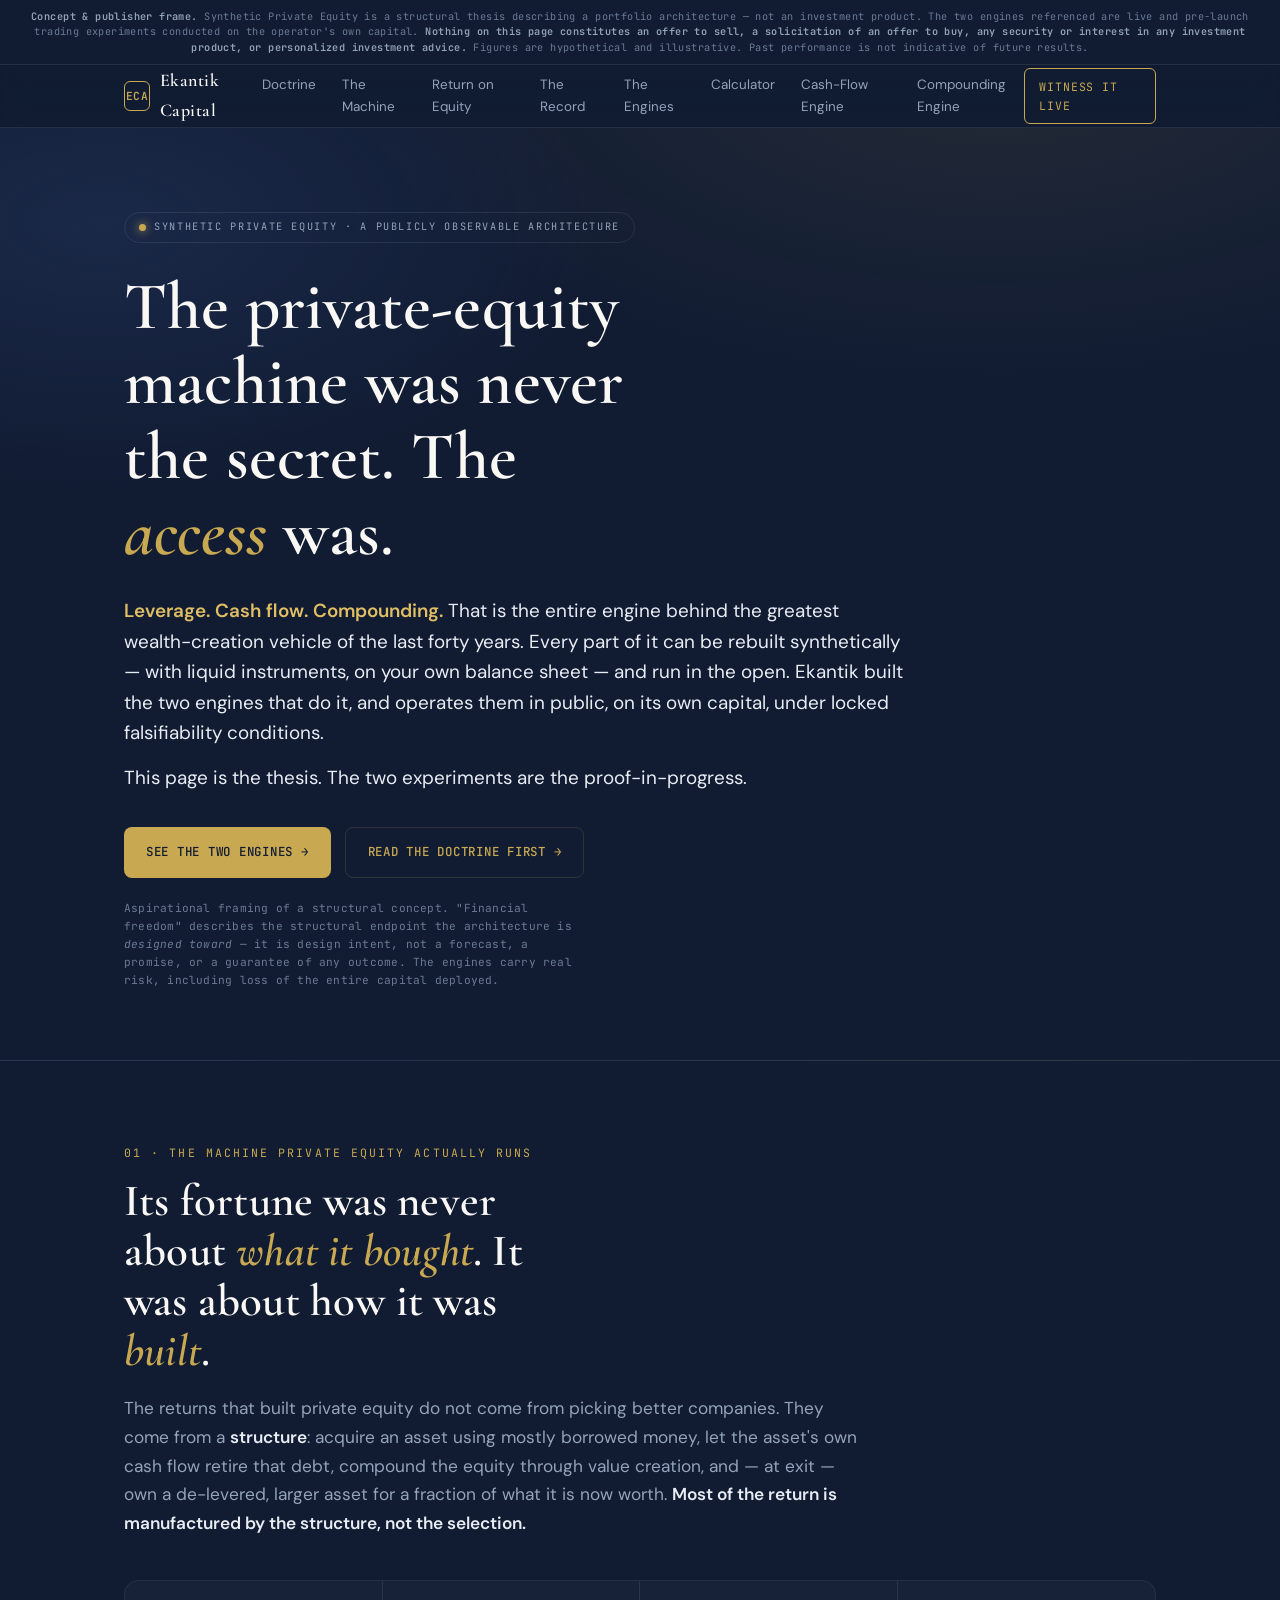
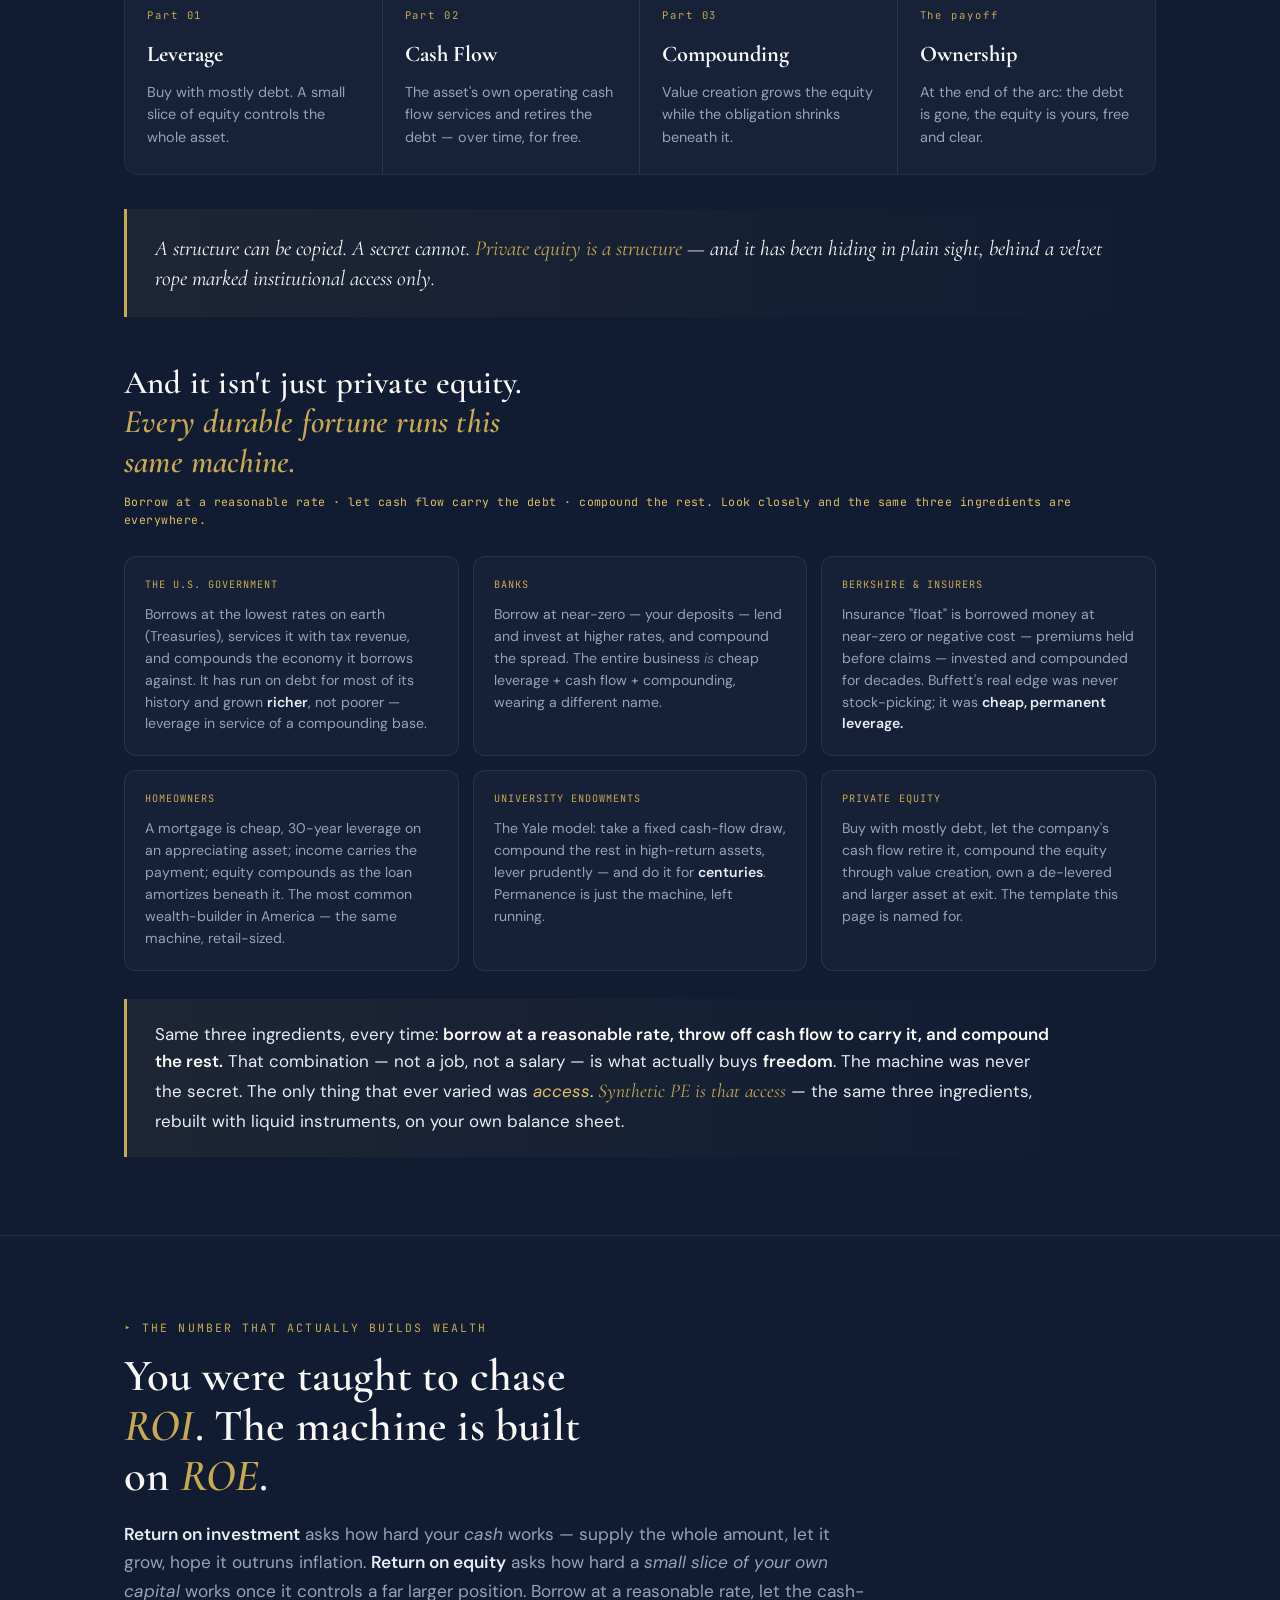
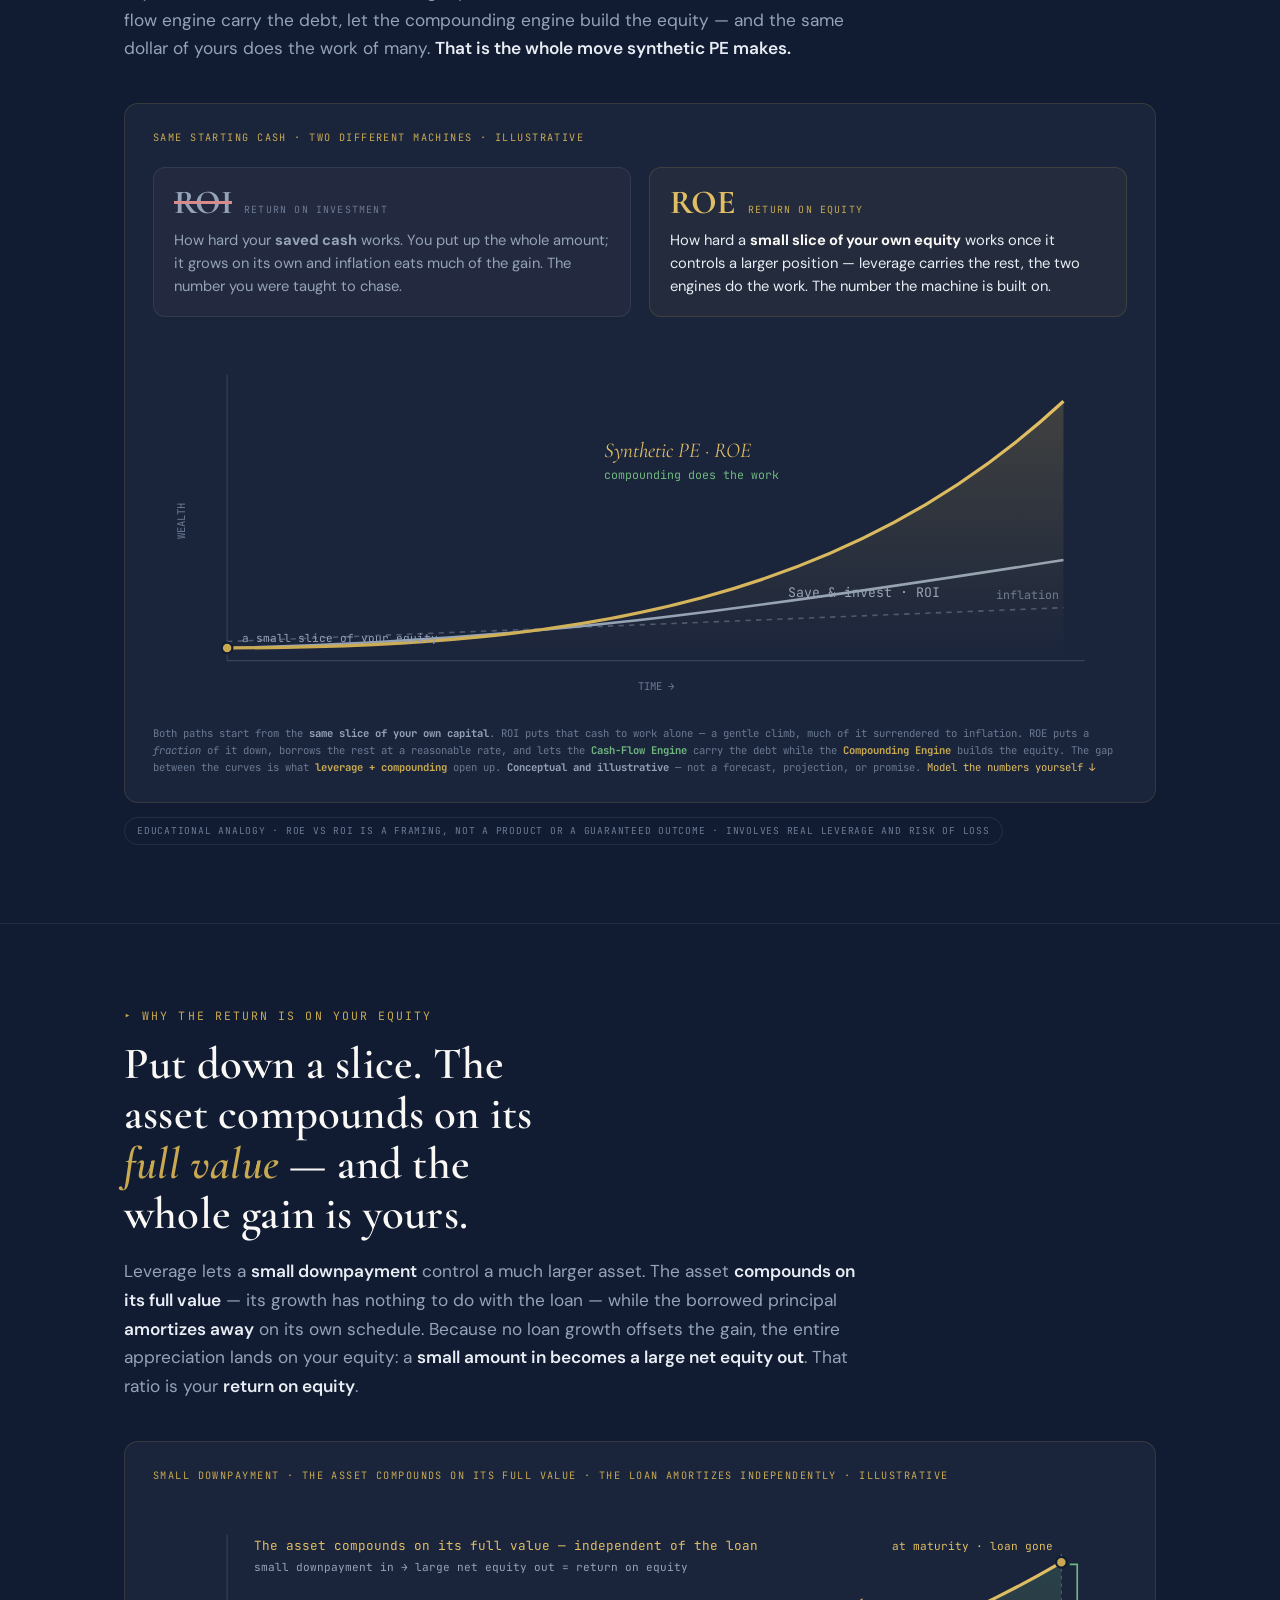
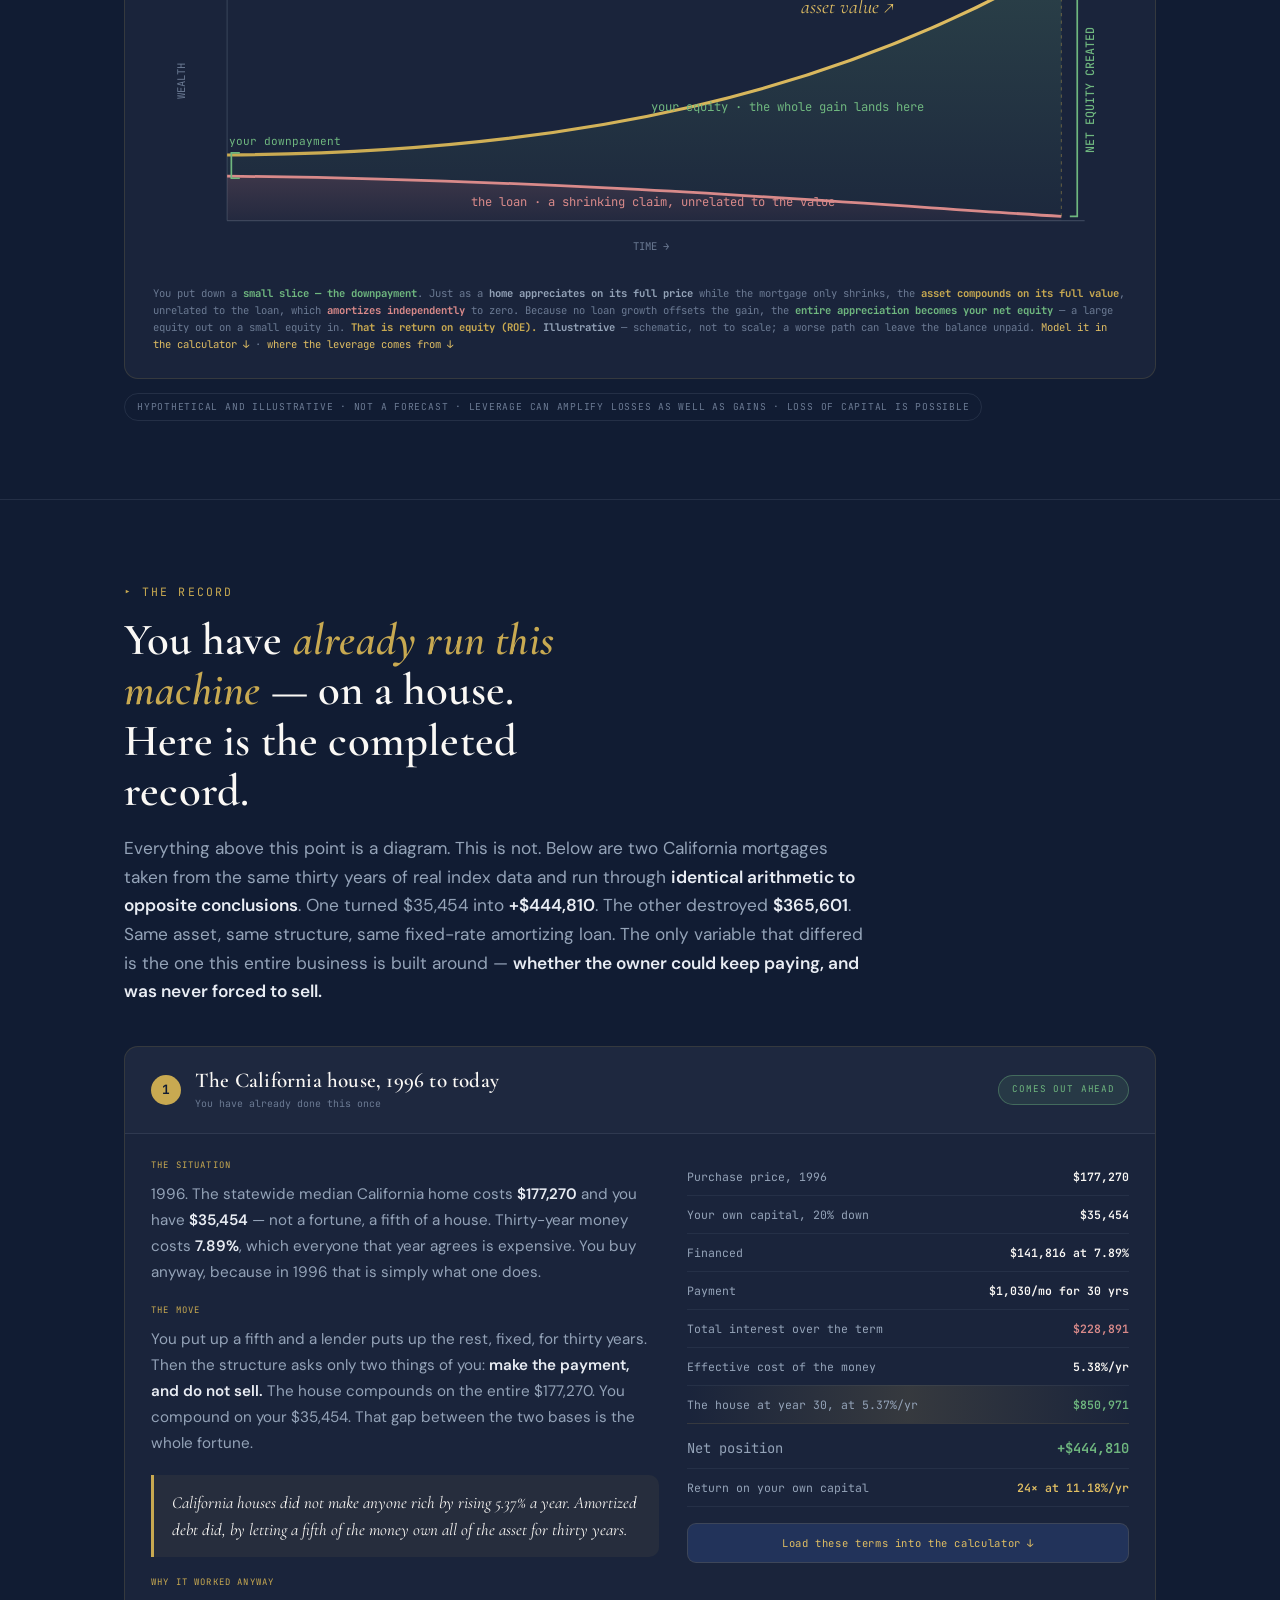
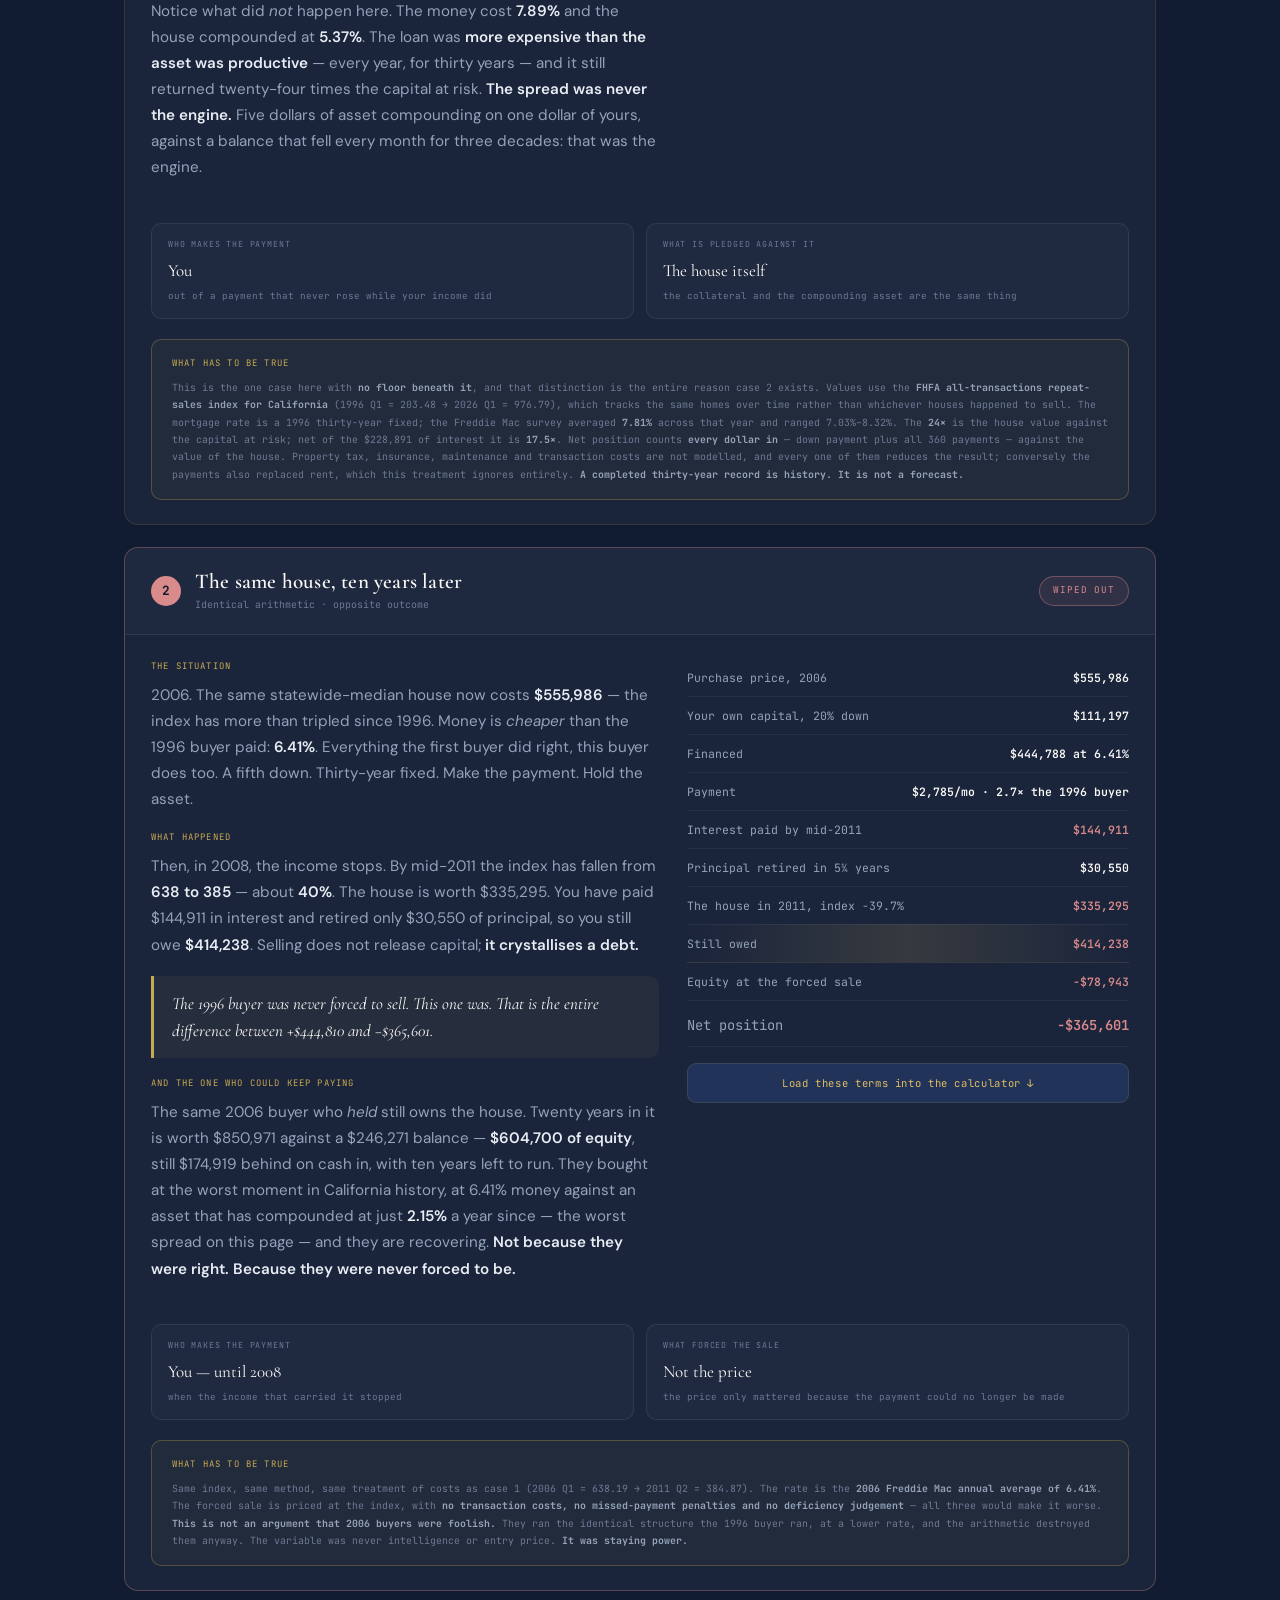
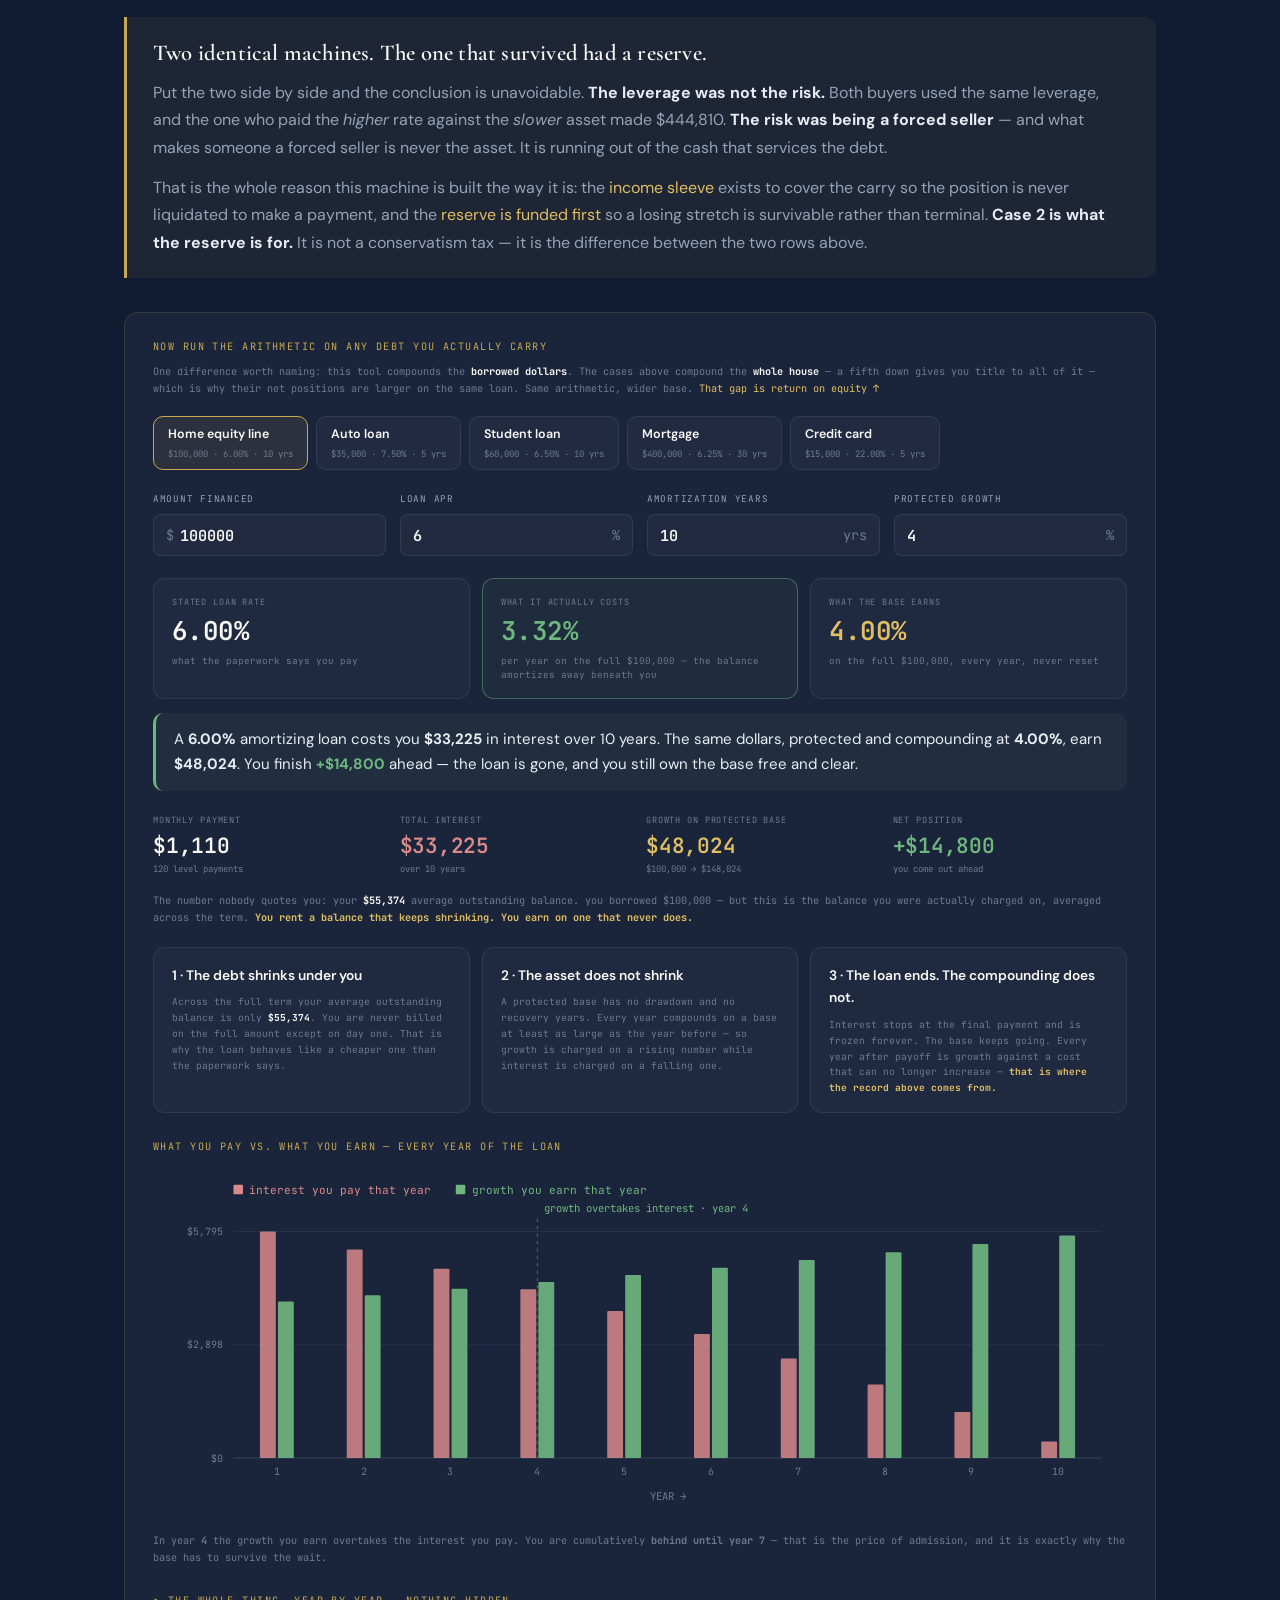
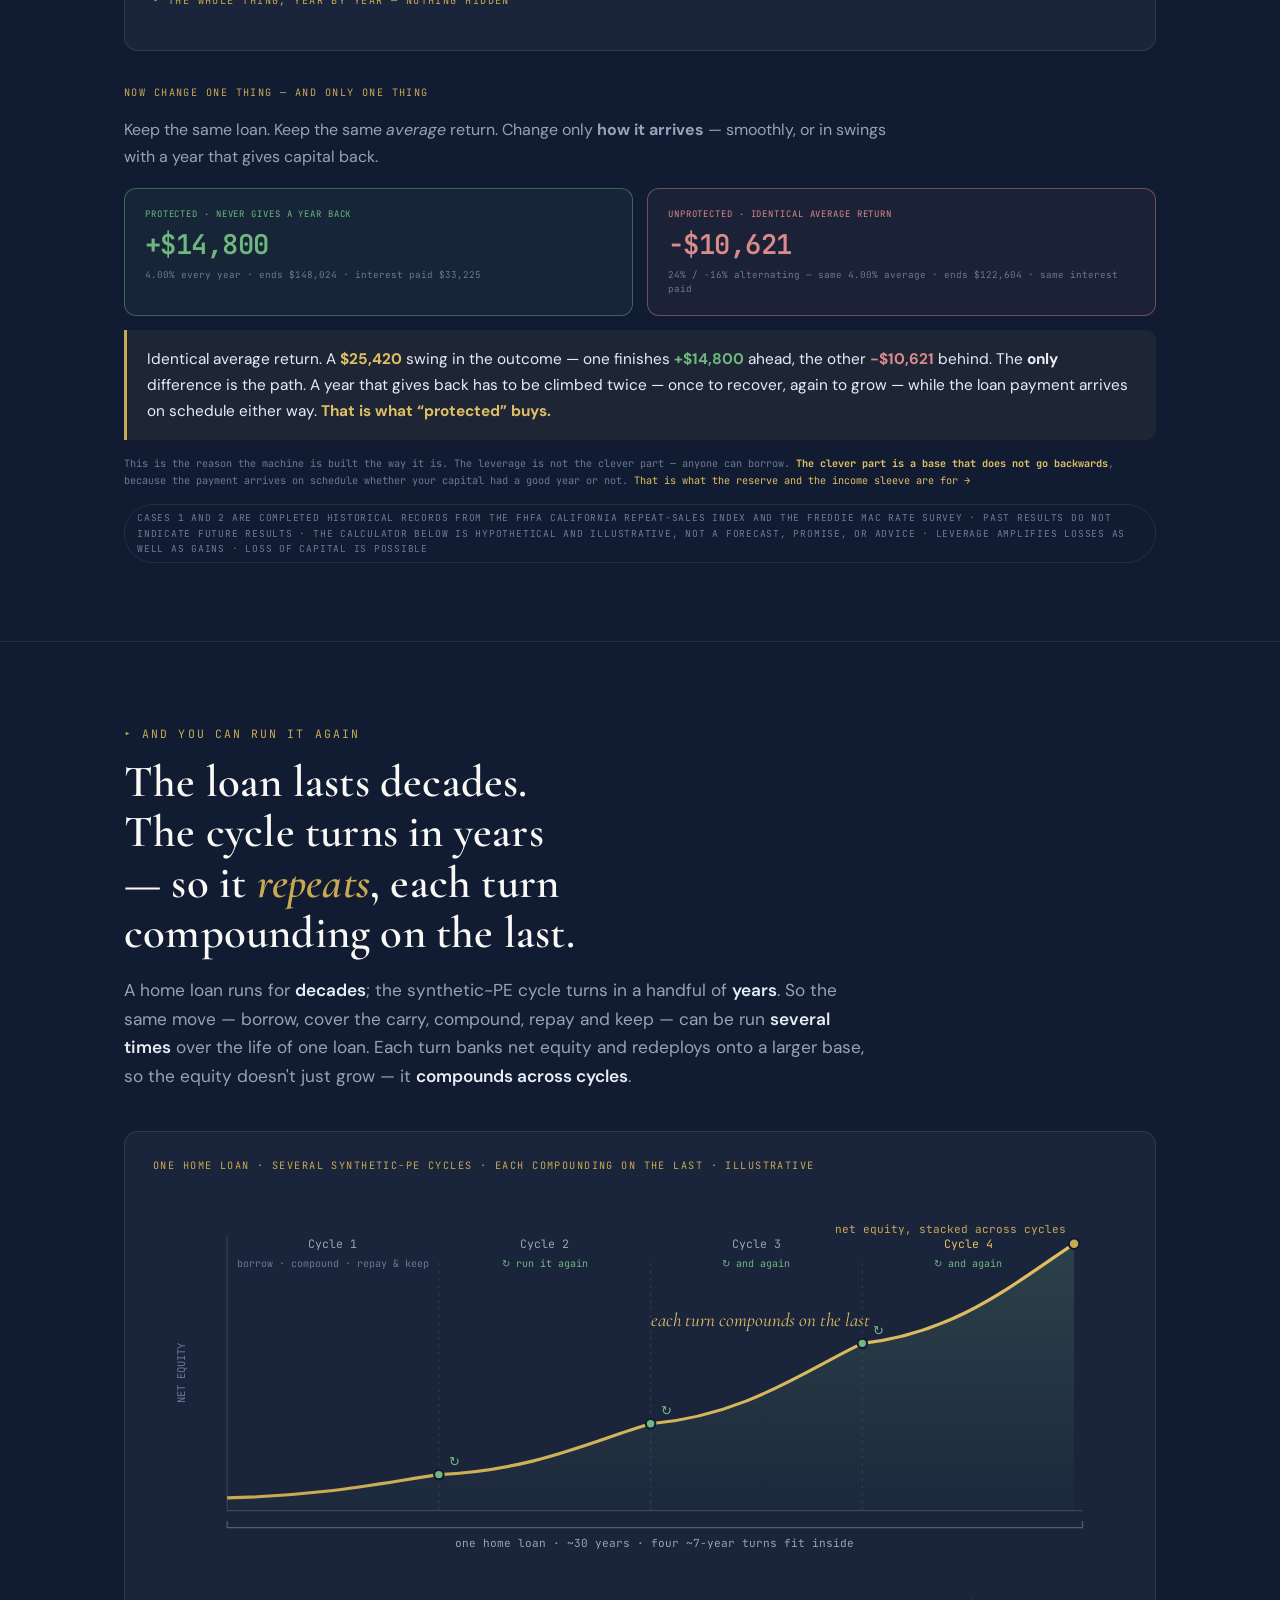
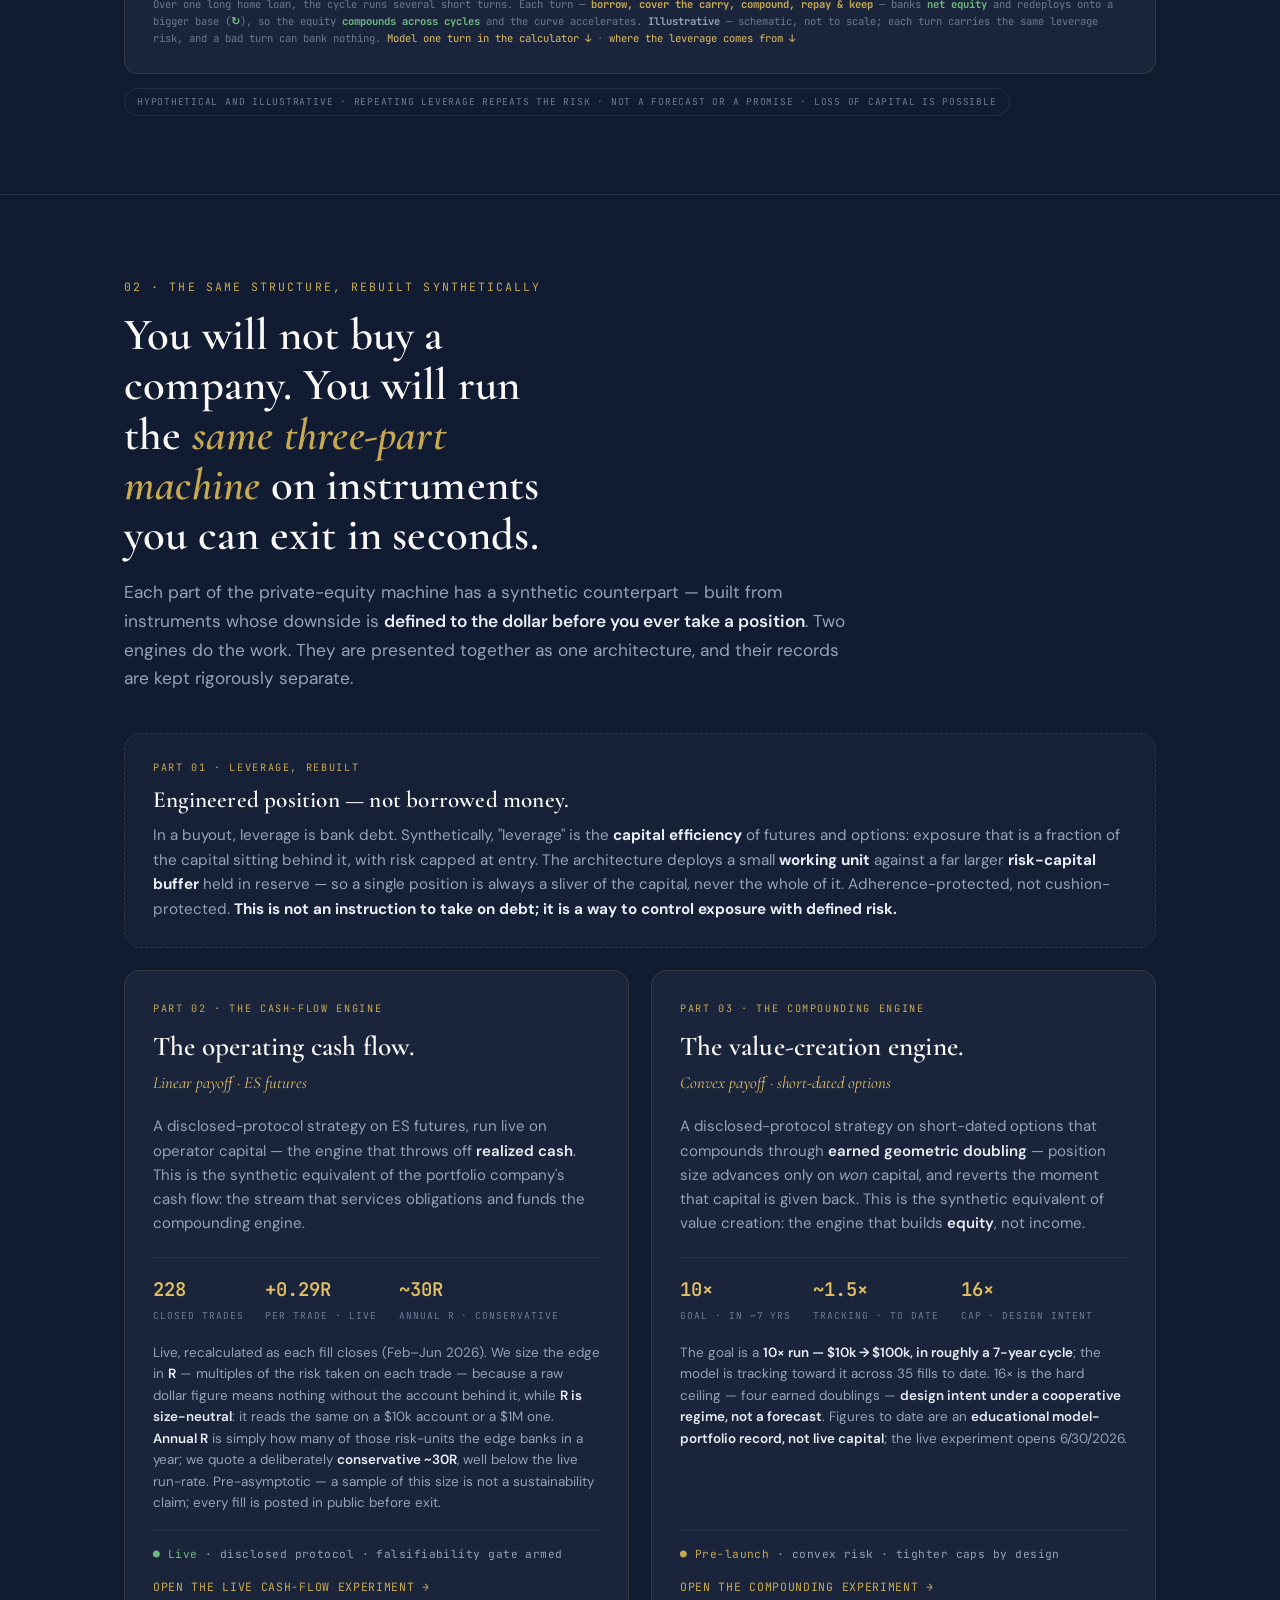
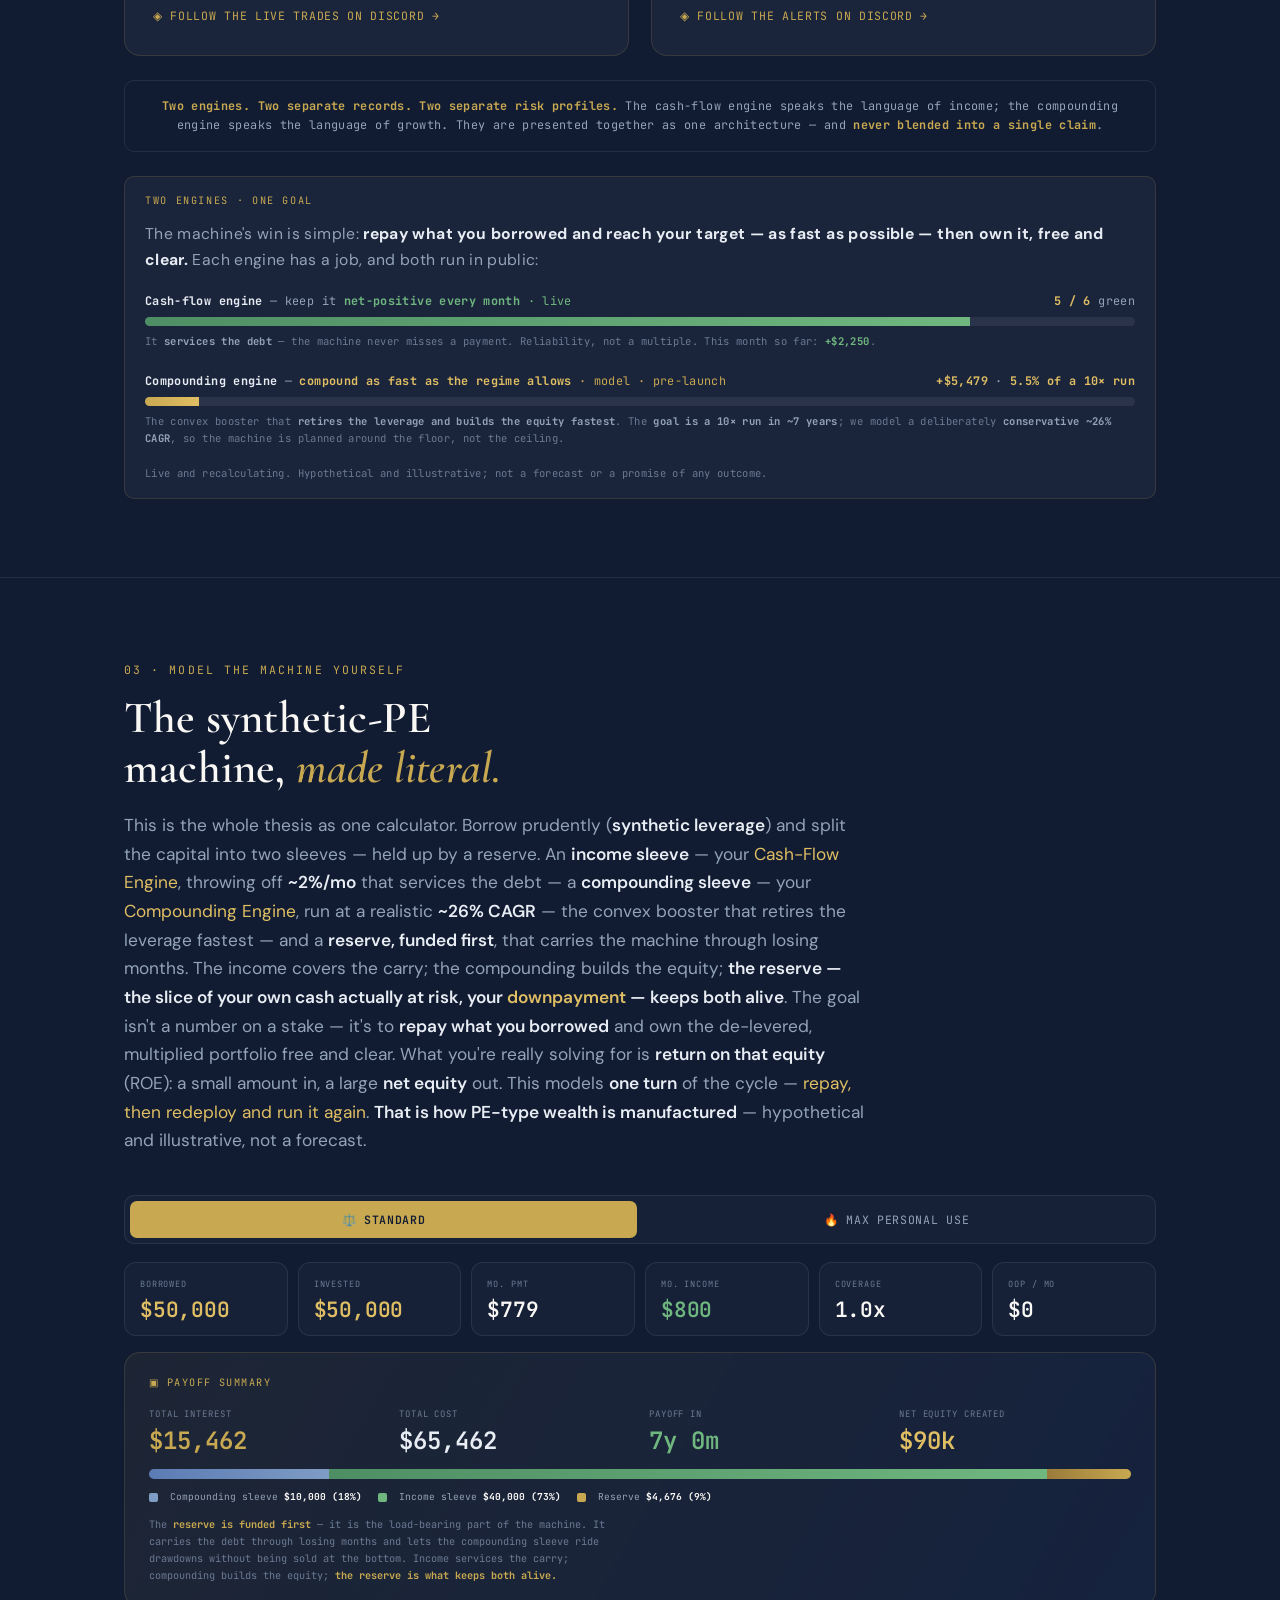
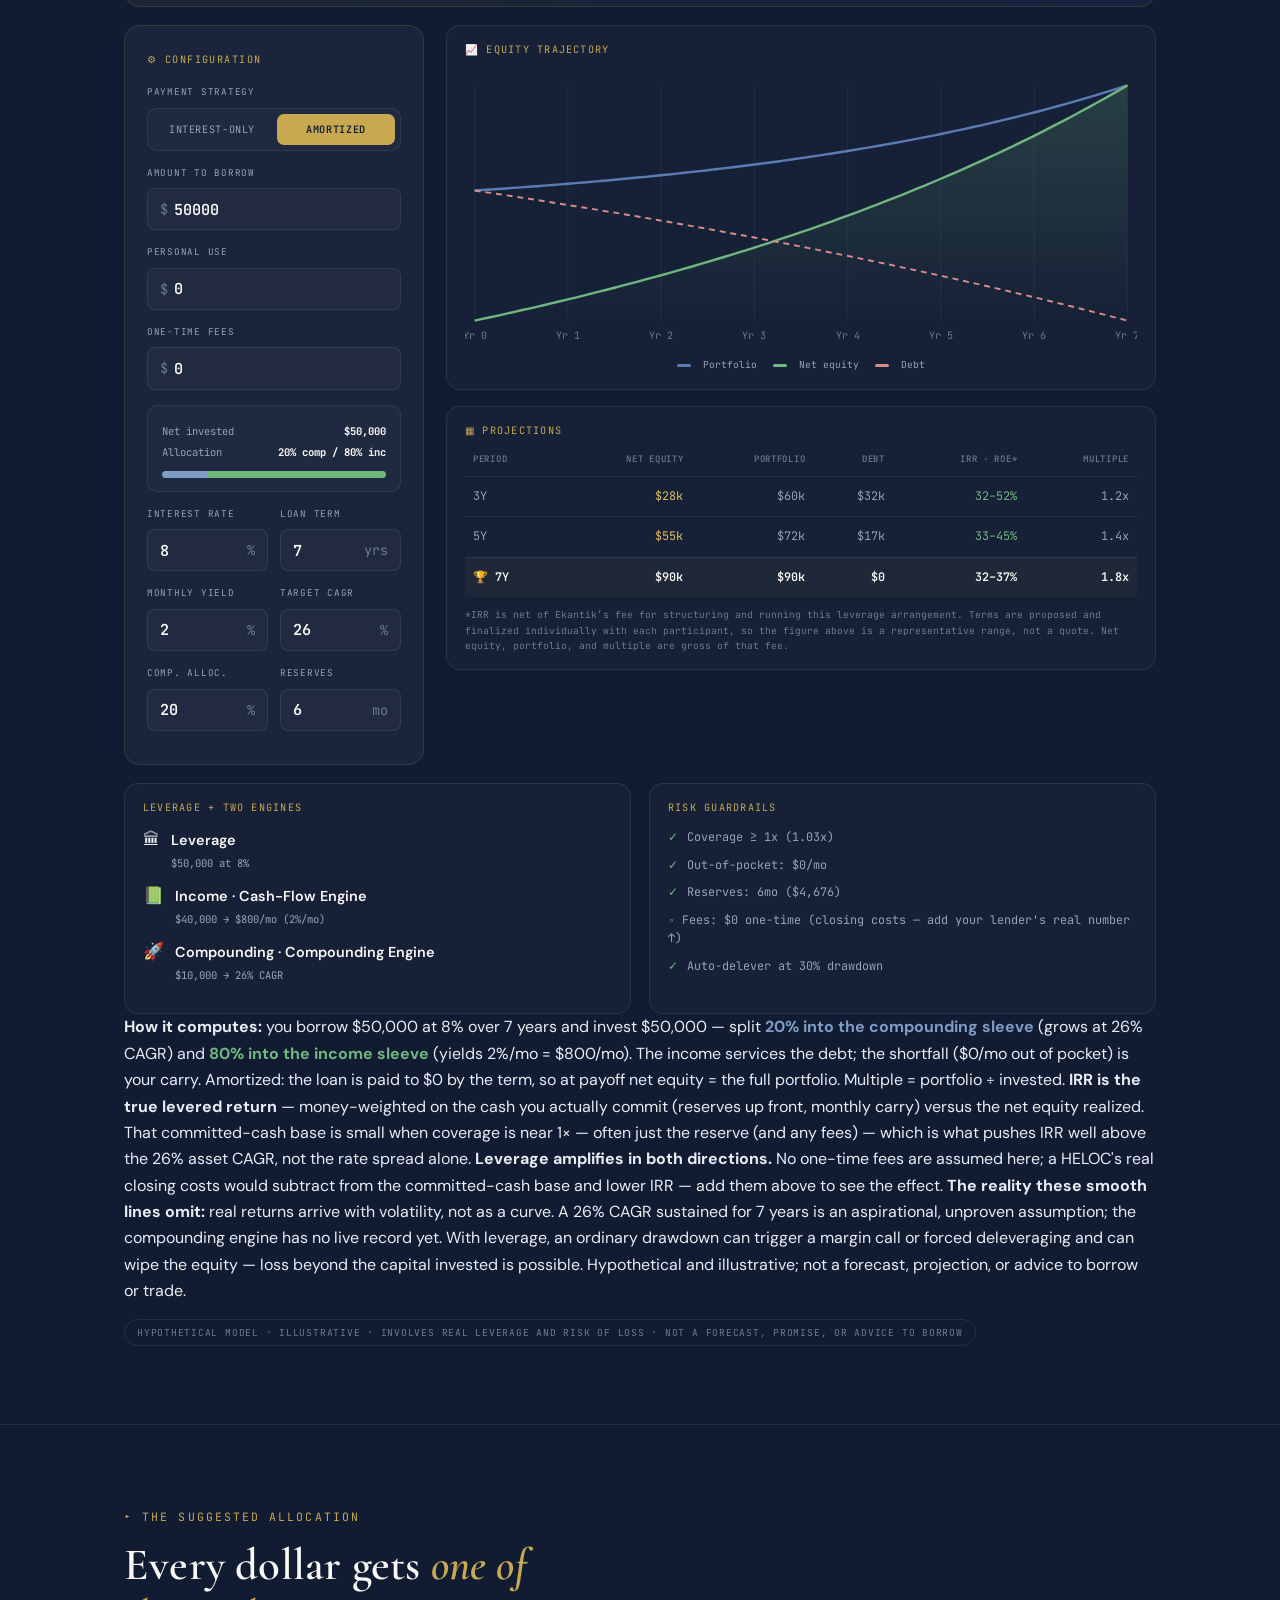
==== commit acc43740: "Show IRR net of program fee as an undisclosed range, not a single number The calculator's IRR column" ====
--- a/index.html
+++ b/index.html
@@ -1329,9 +1329,10 @@
         <div class="pe-panel">
           <div class="ph">▦ Projections</div>
           <table class="pe-proj">
-            <thead><tr><th>Period</th><th>Net equity</th><th>Portfolio</th><th>Debt</th><th>IRR · ROE</th><th>Multiple</th></tr></thead>
+            <thead><tr><th>Period</th><th>Net equity</th><th>Portfolio</th><th>Debt</th><th>IRR · ROE*</th><th>Multiple</th></tr></thead>
             <tbody id="pe-proj-body"></tbody>
           </table>
+          <p style="font-family:var(--mono);font-size:.6rem;color:var(--slate-dim);line-height:1.6;margin-top:10px">*IRR is net of Ekantik&rsquo;s fee for structuring and running this leverage arrangement. Terms are proposed and finalized individually with each participant, so the figure above is a representative range, not a quote. Net equity, portfolio, and multiple are gross of that fee.</p>
         </div>
       </div>
     </div>
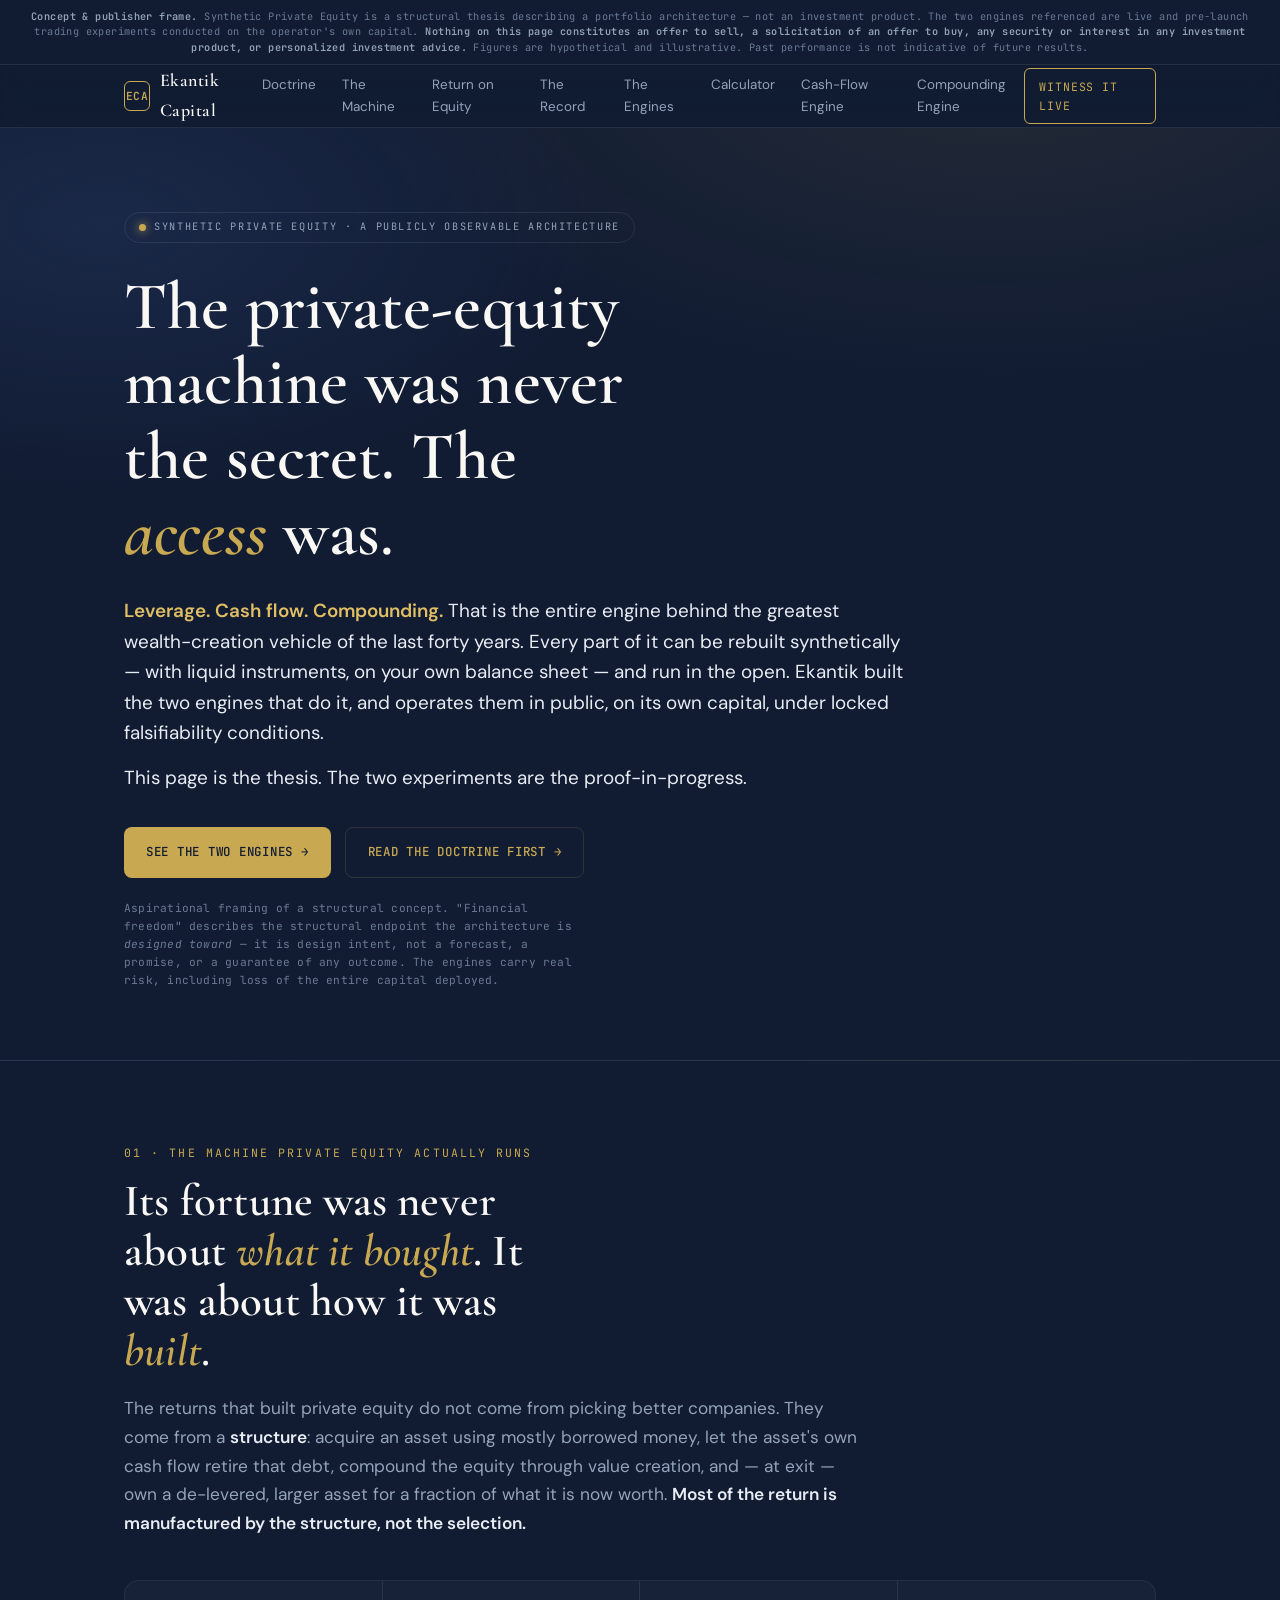
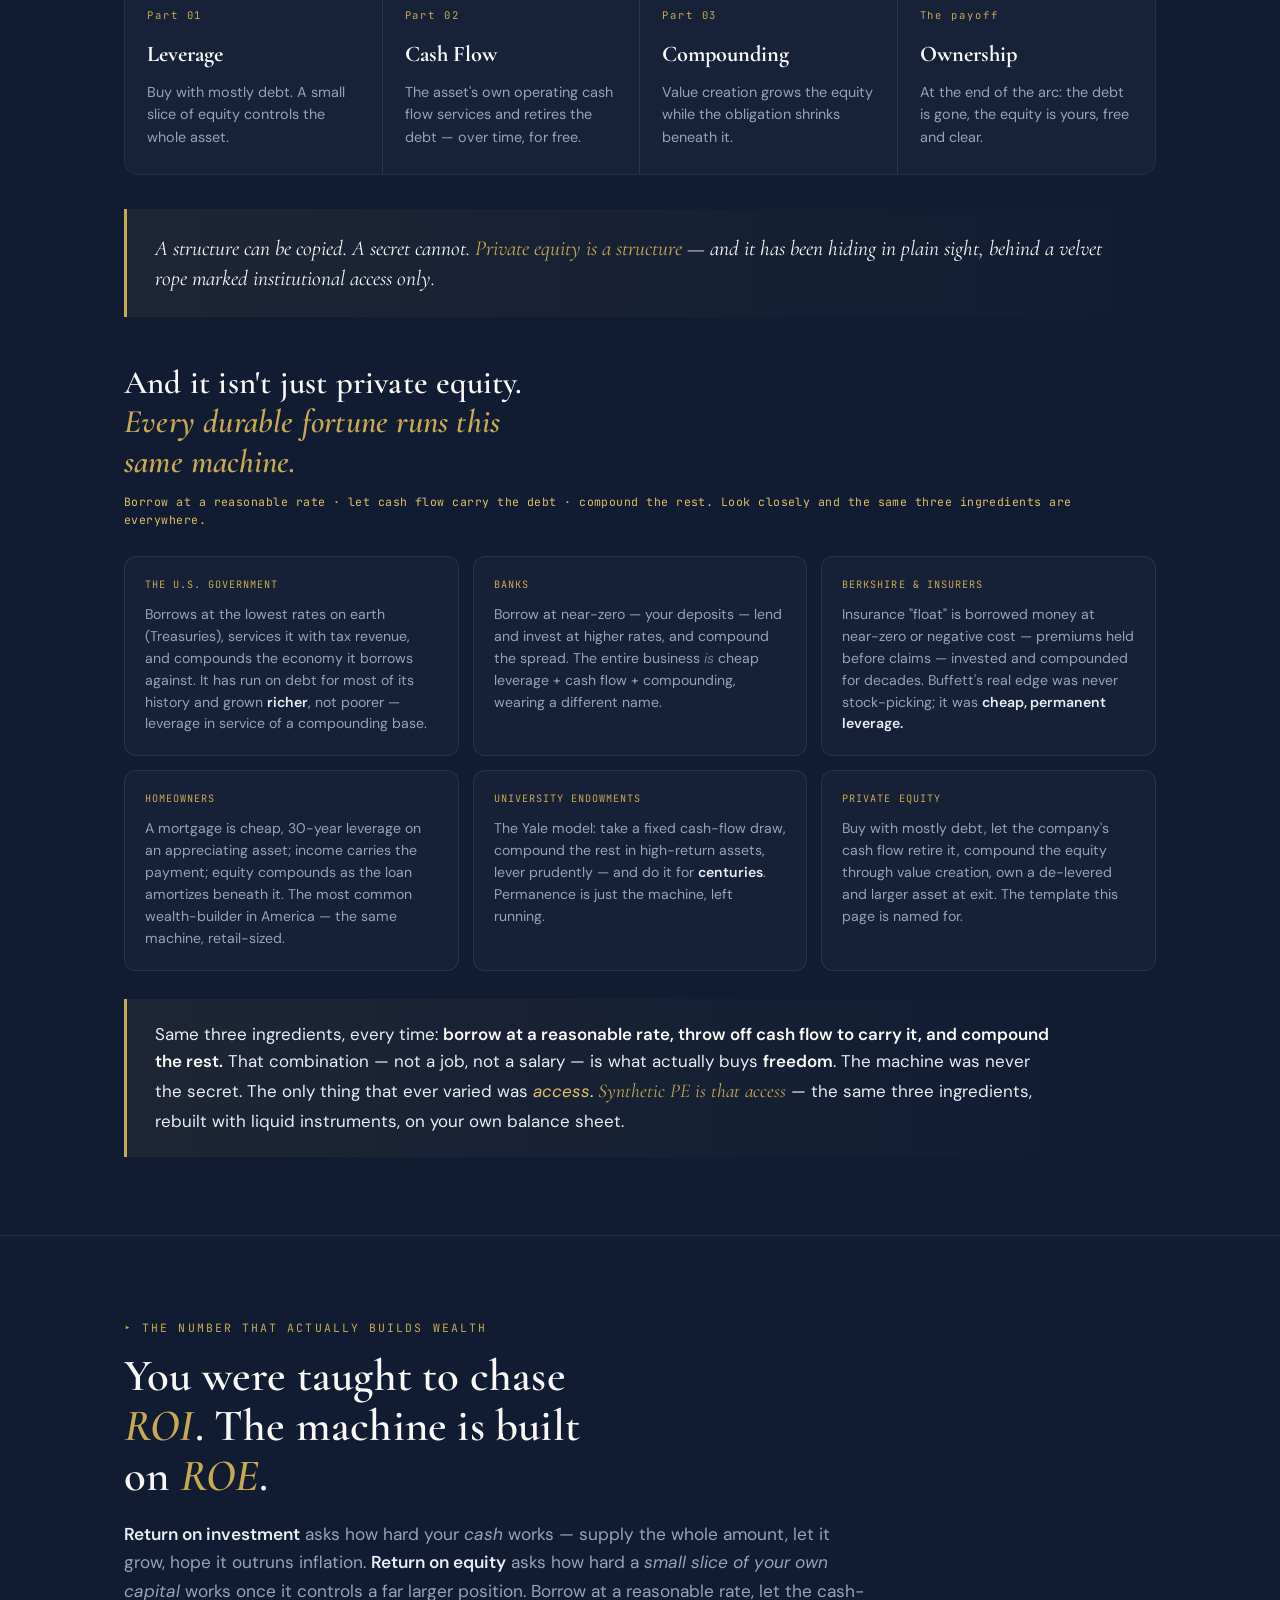
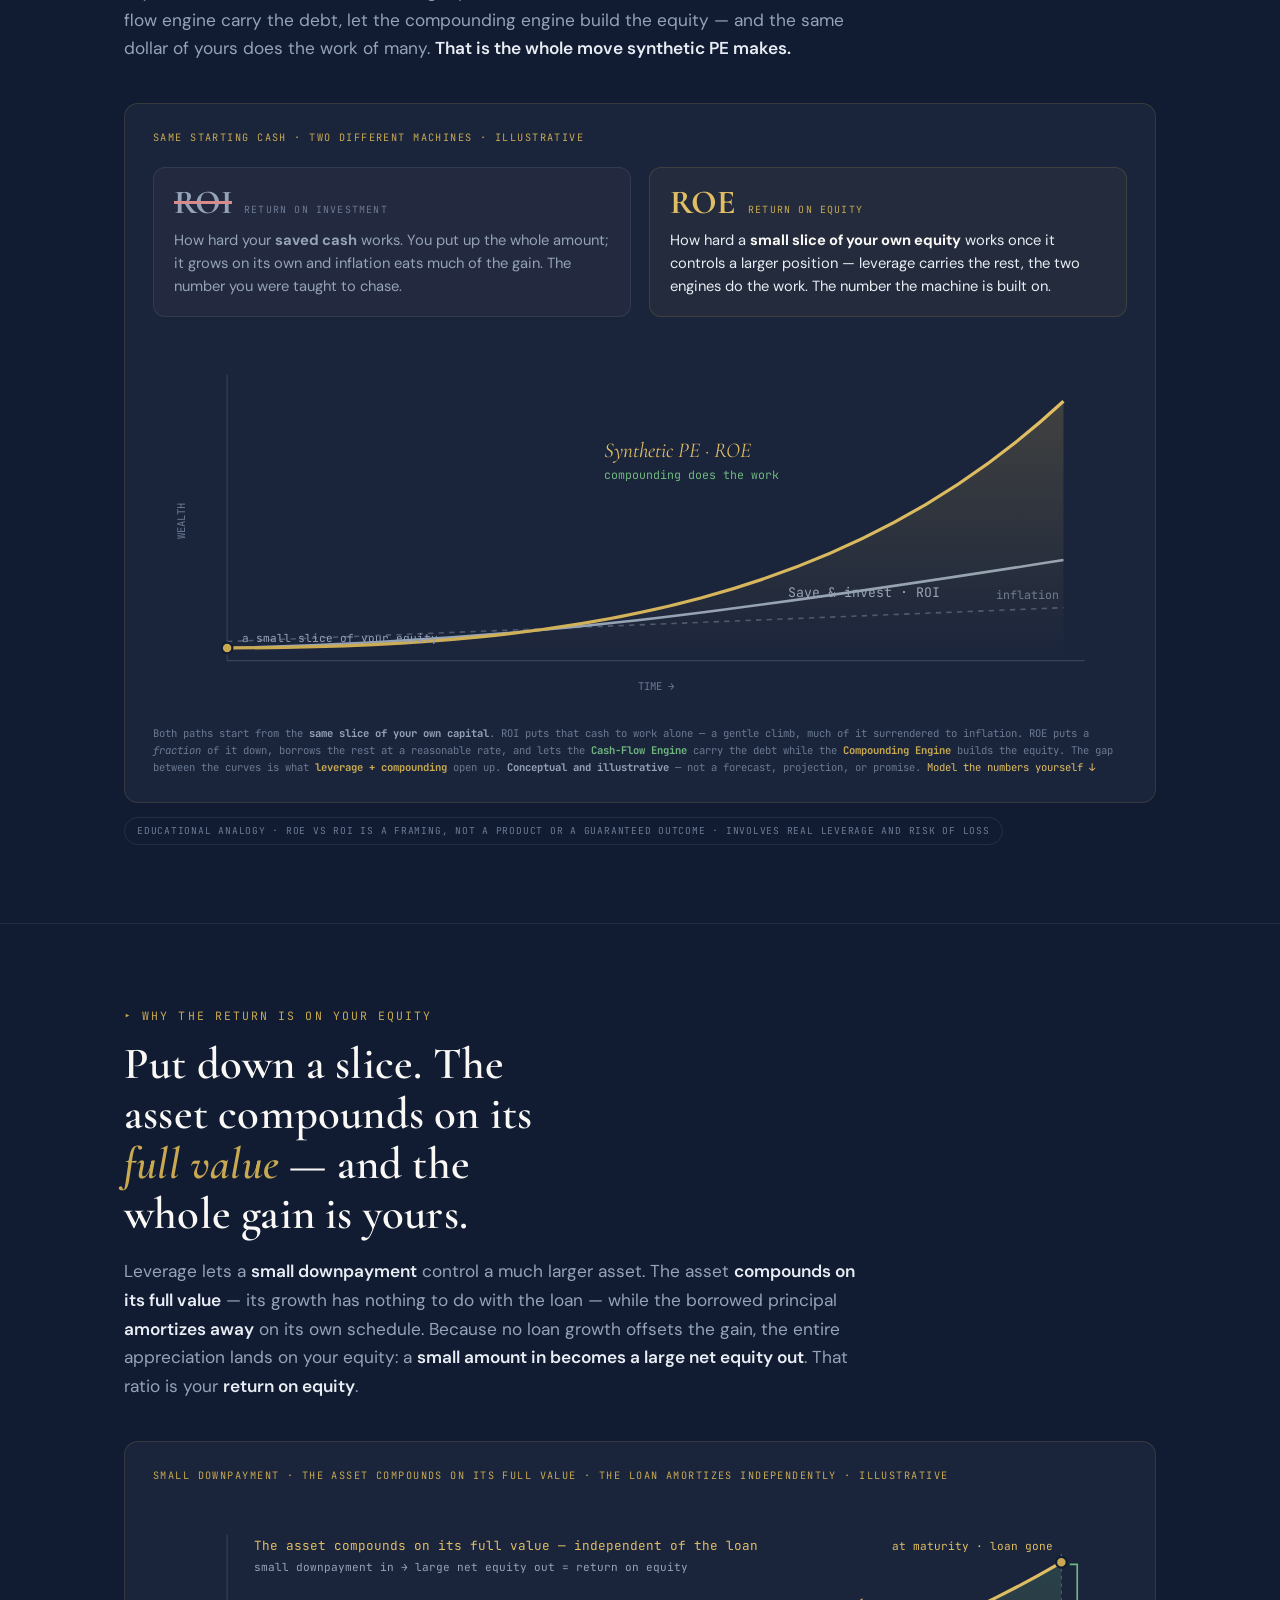
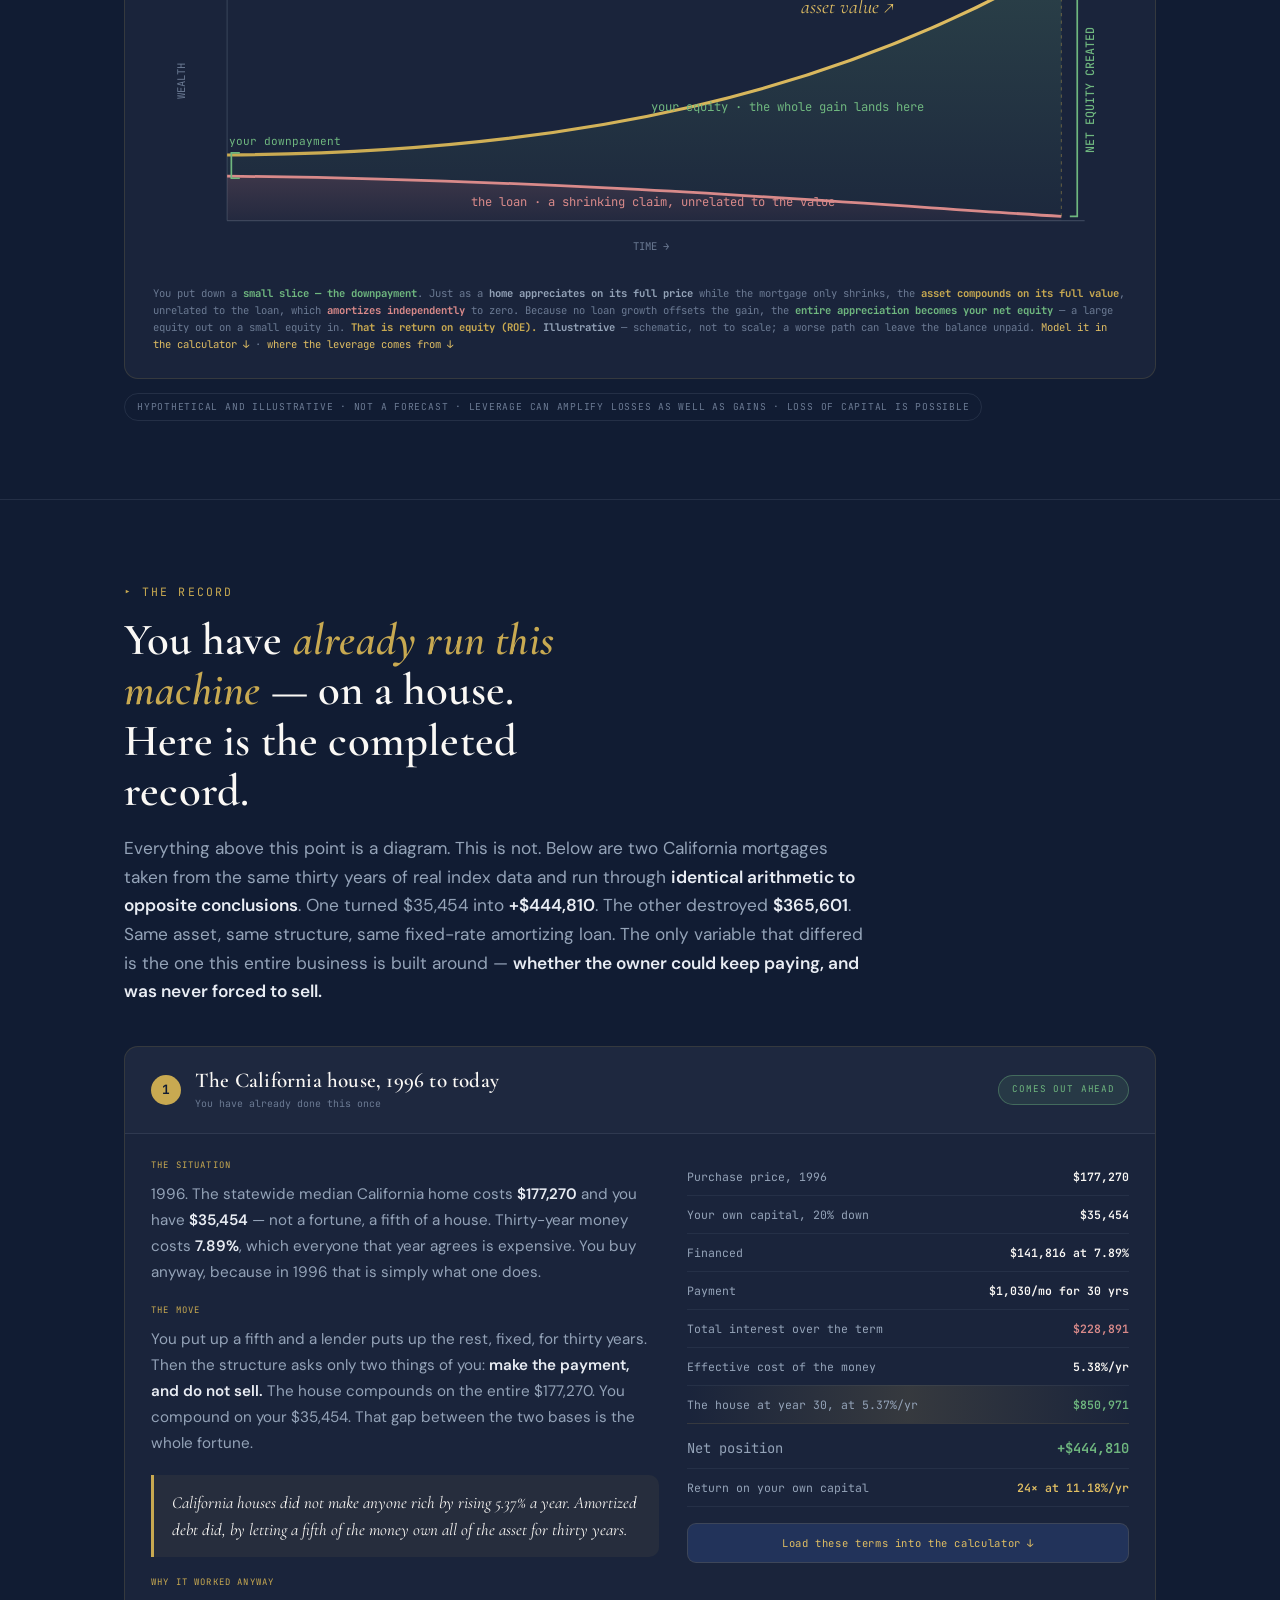
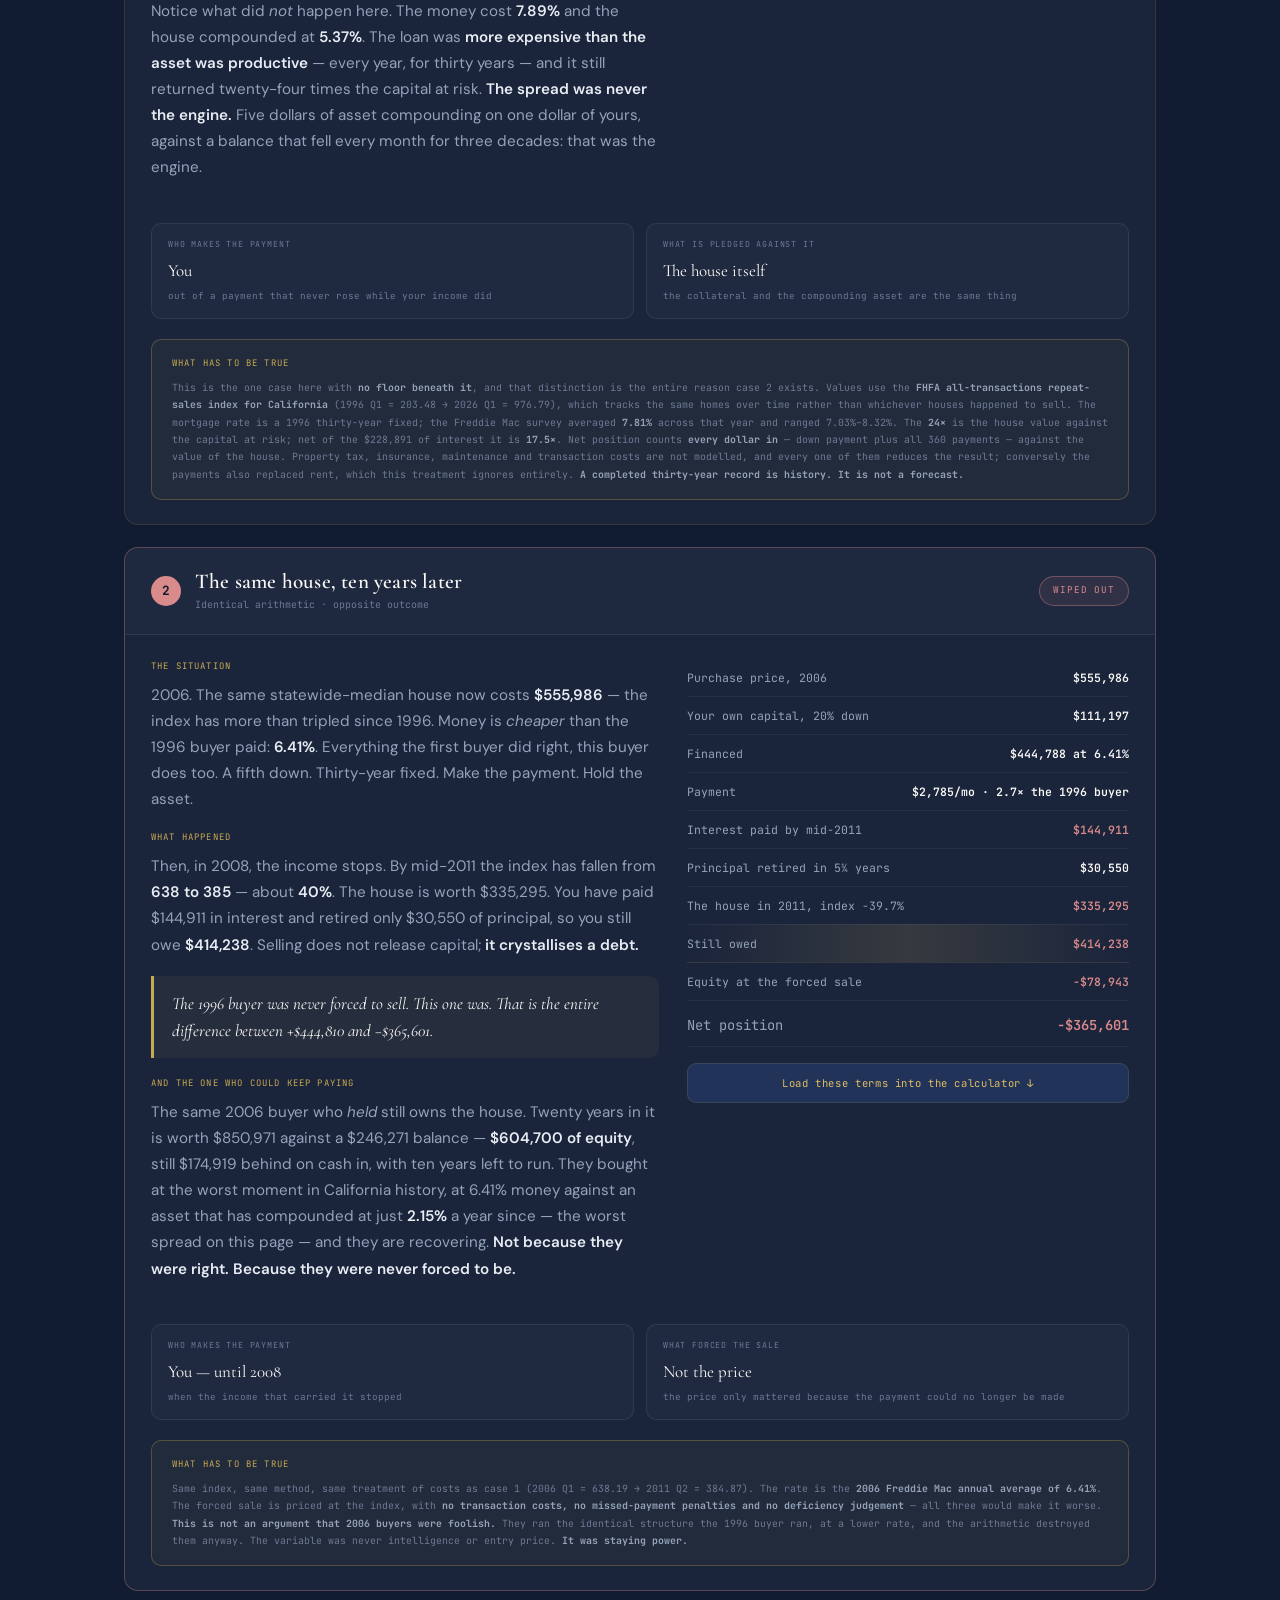
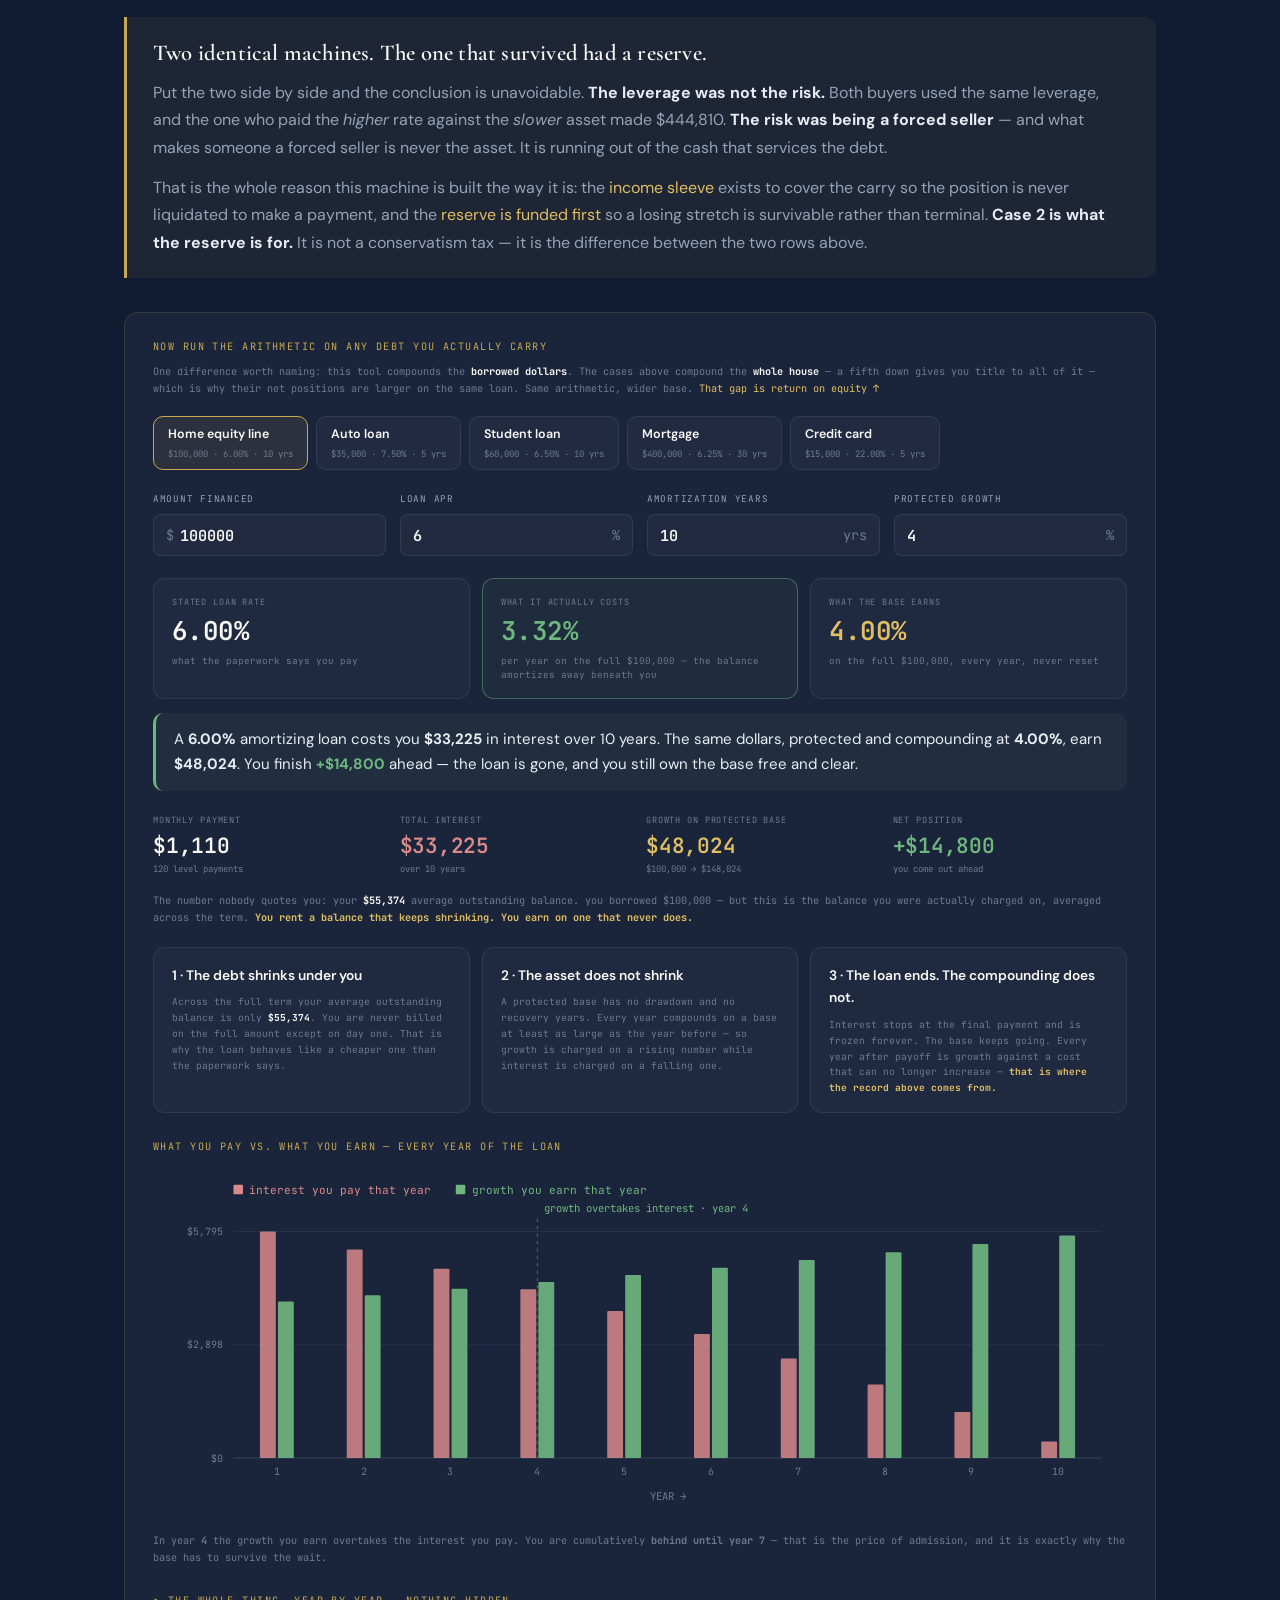
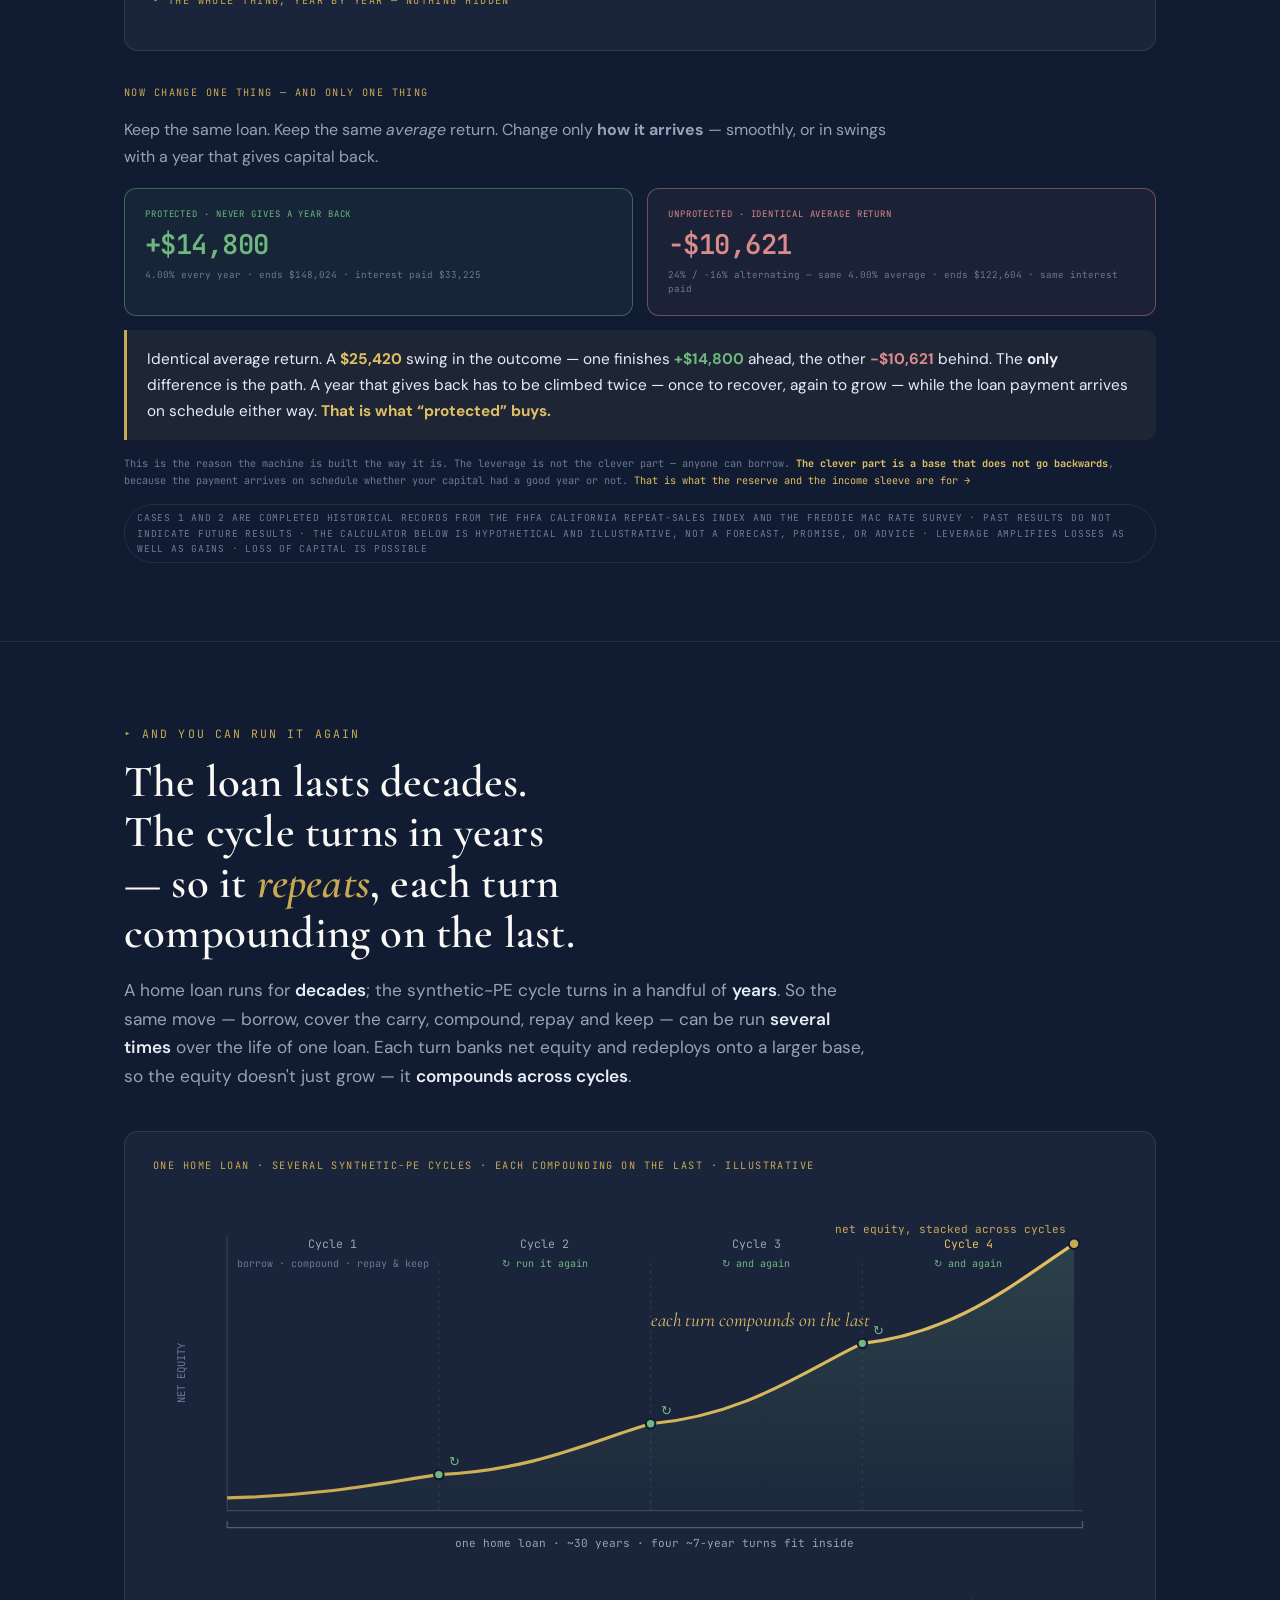
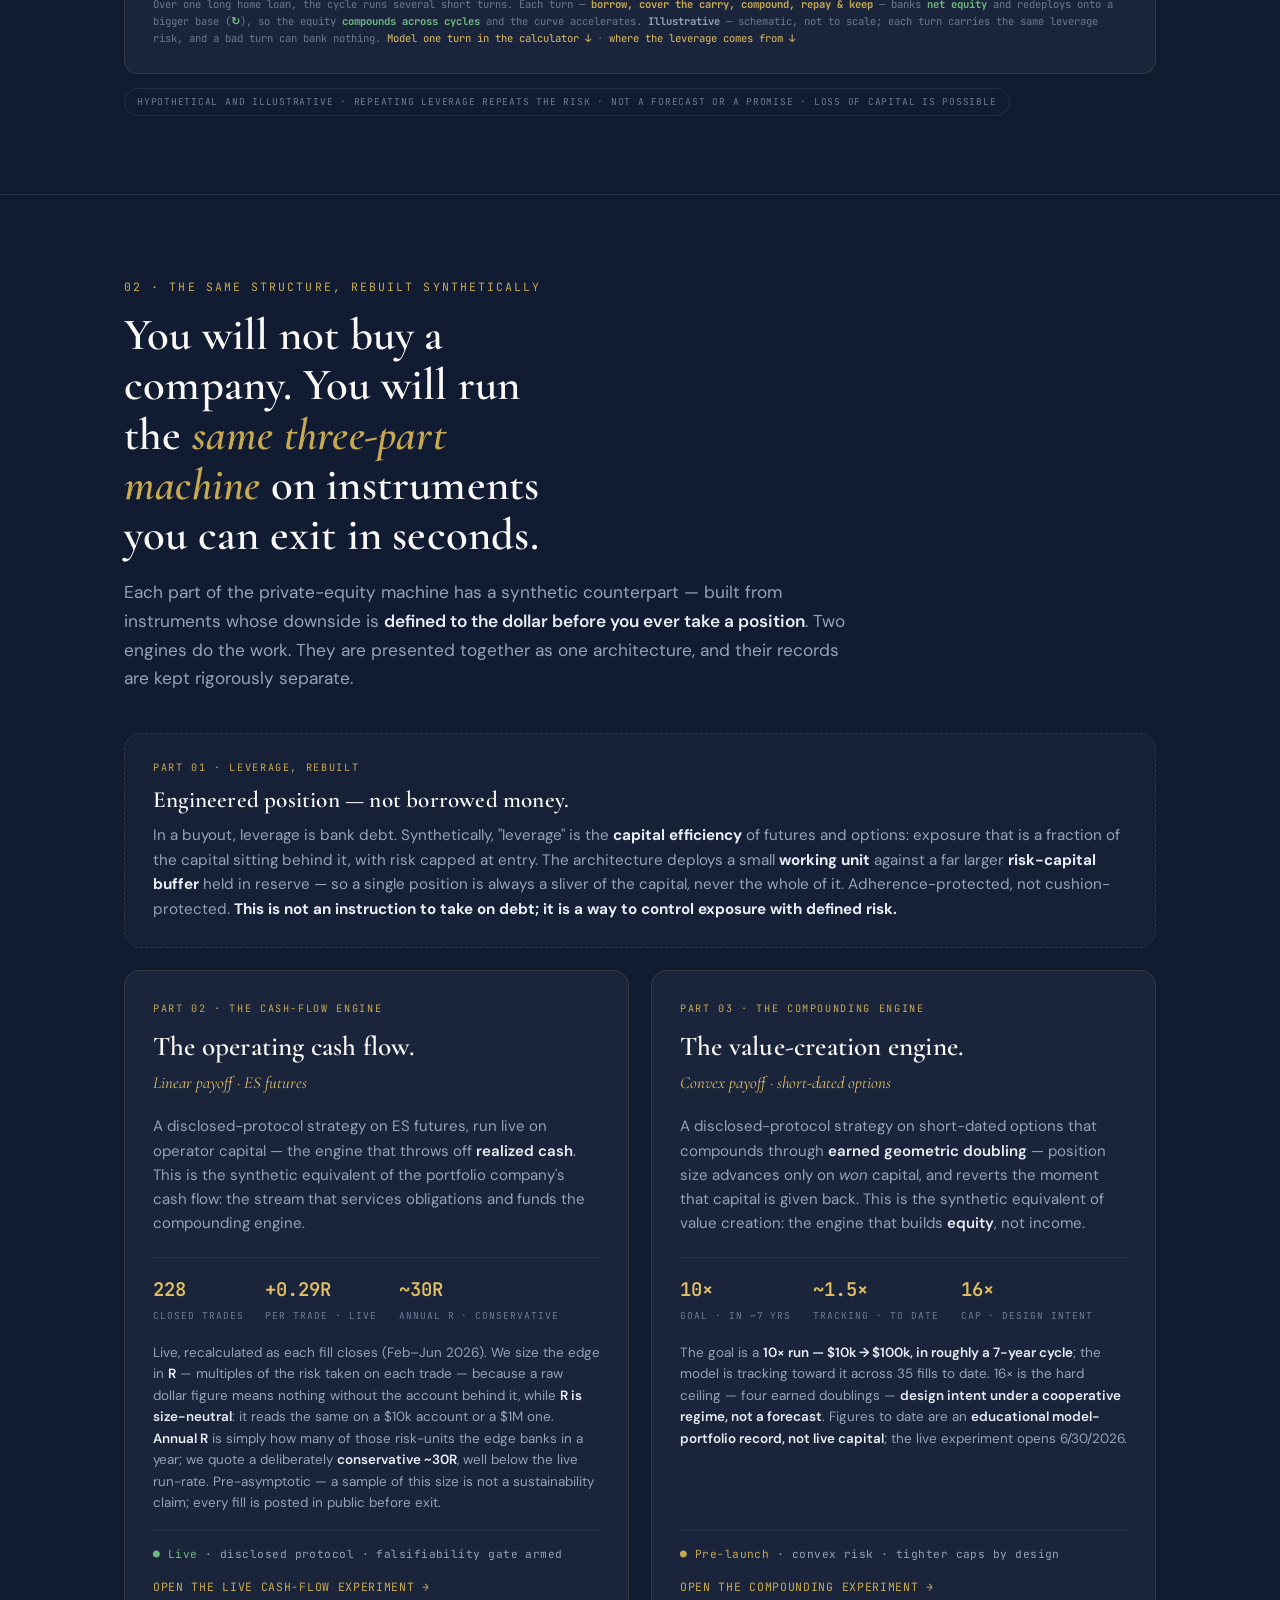
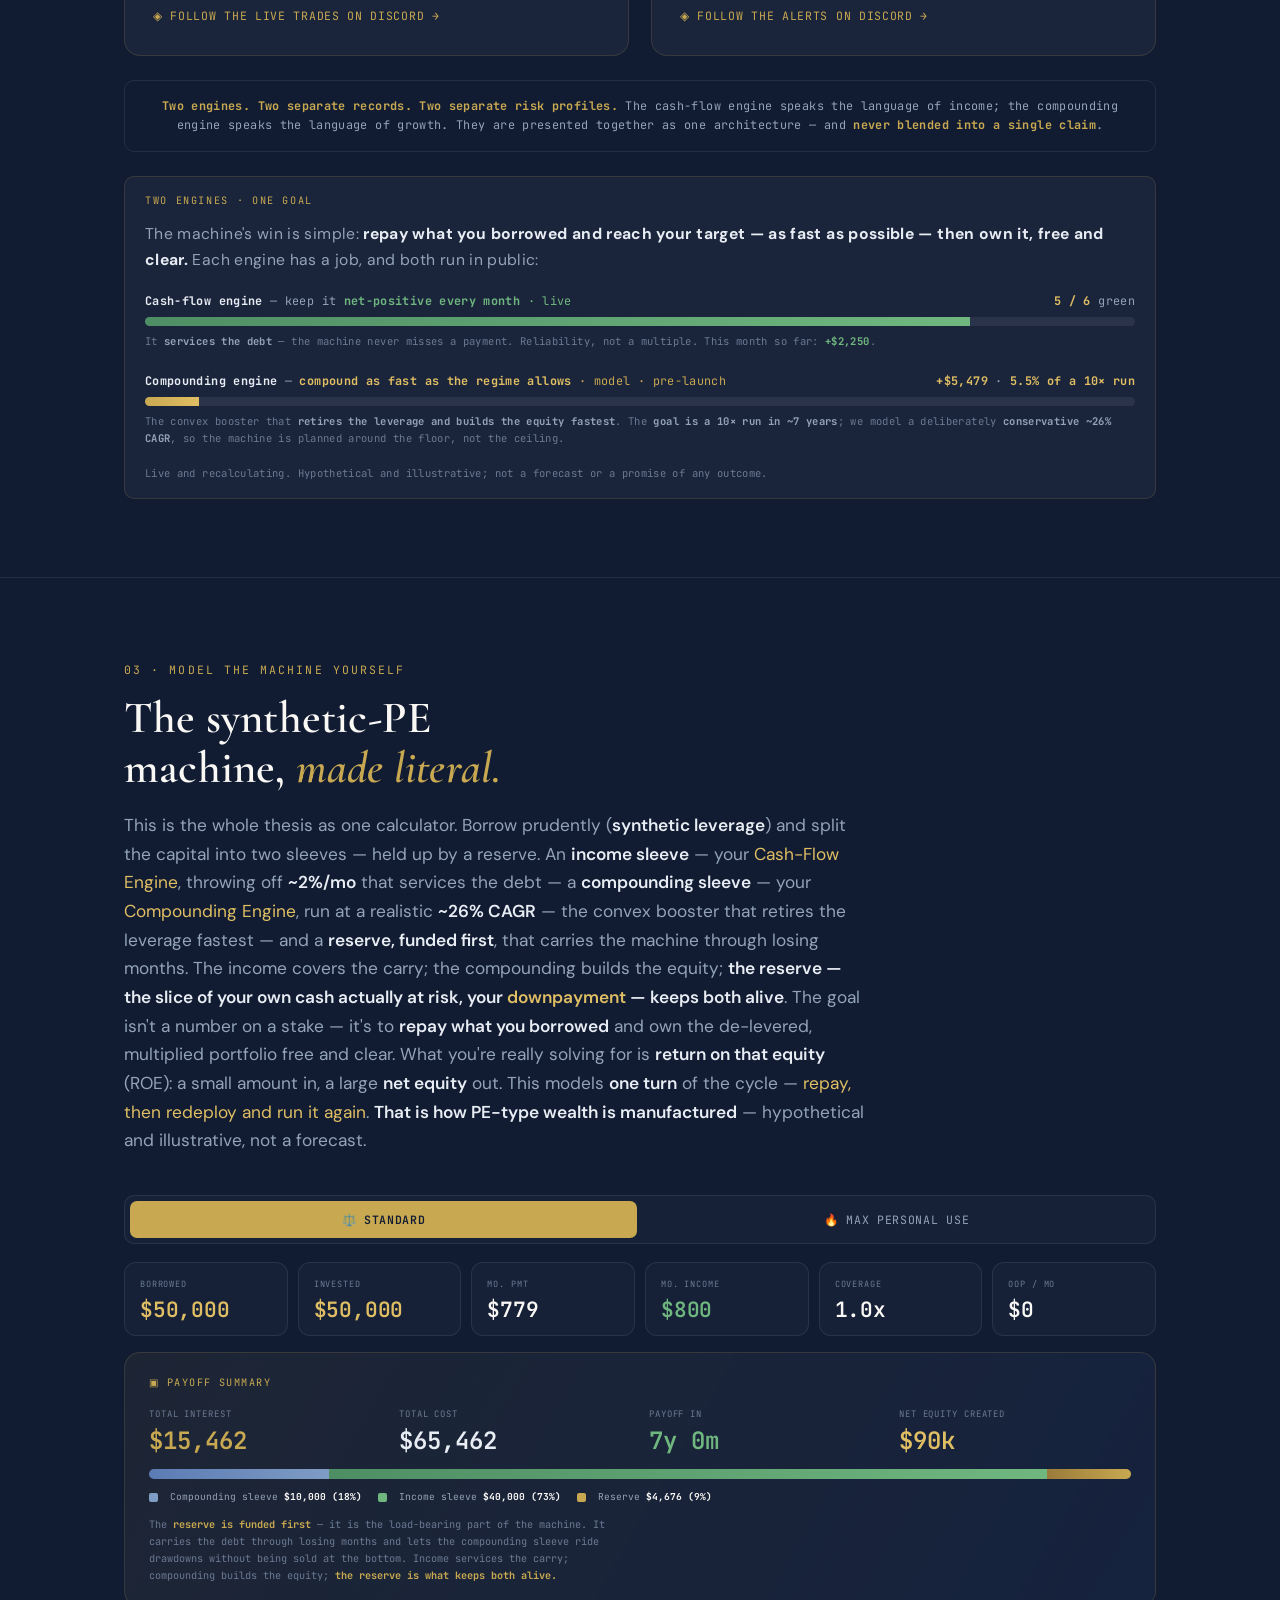
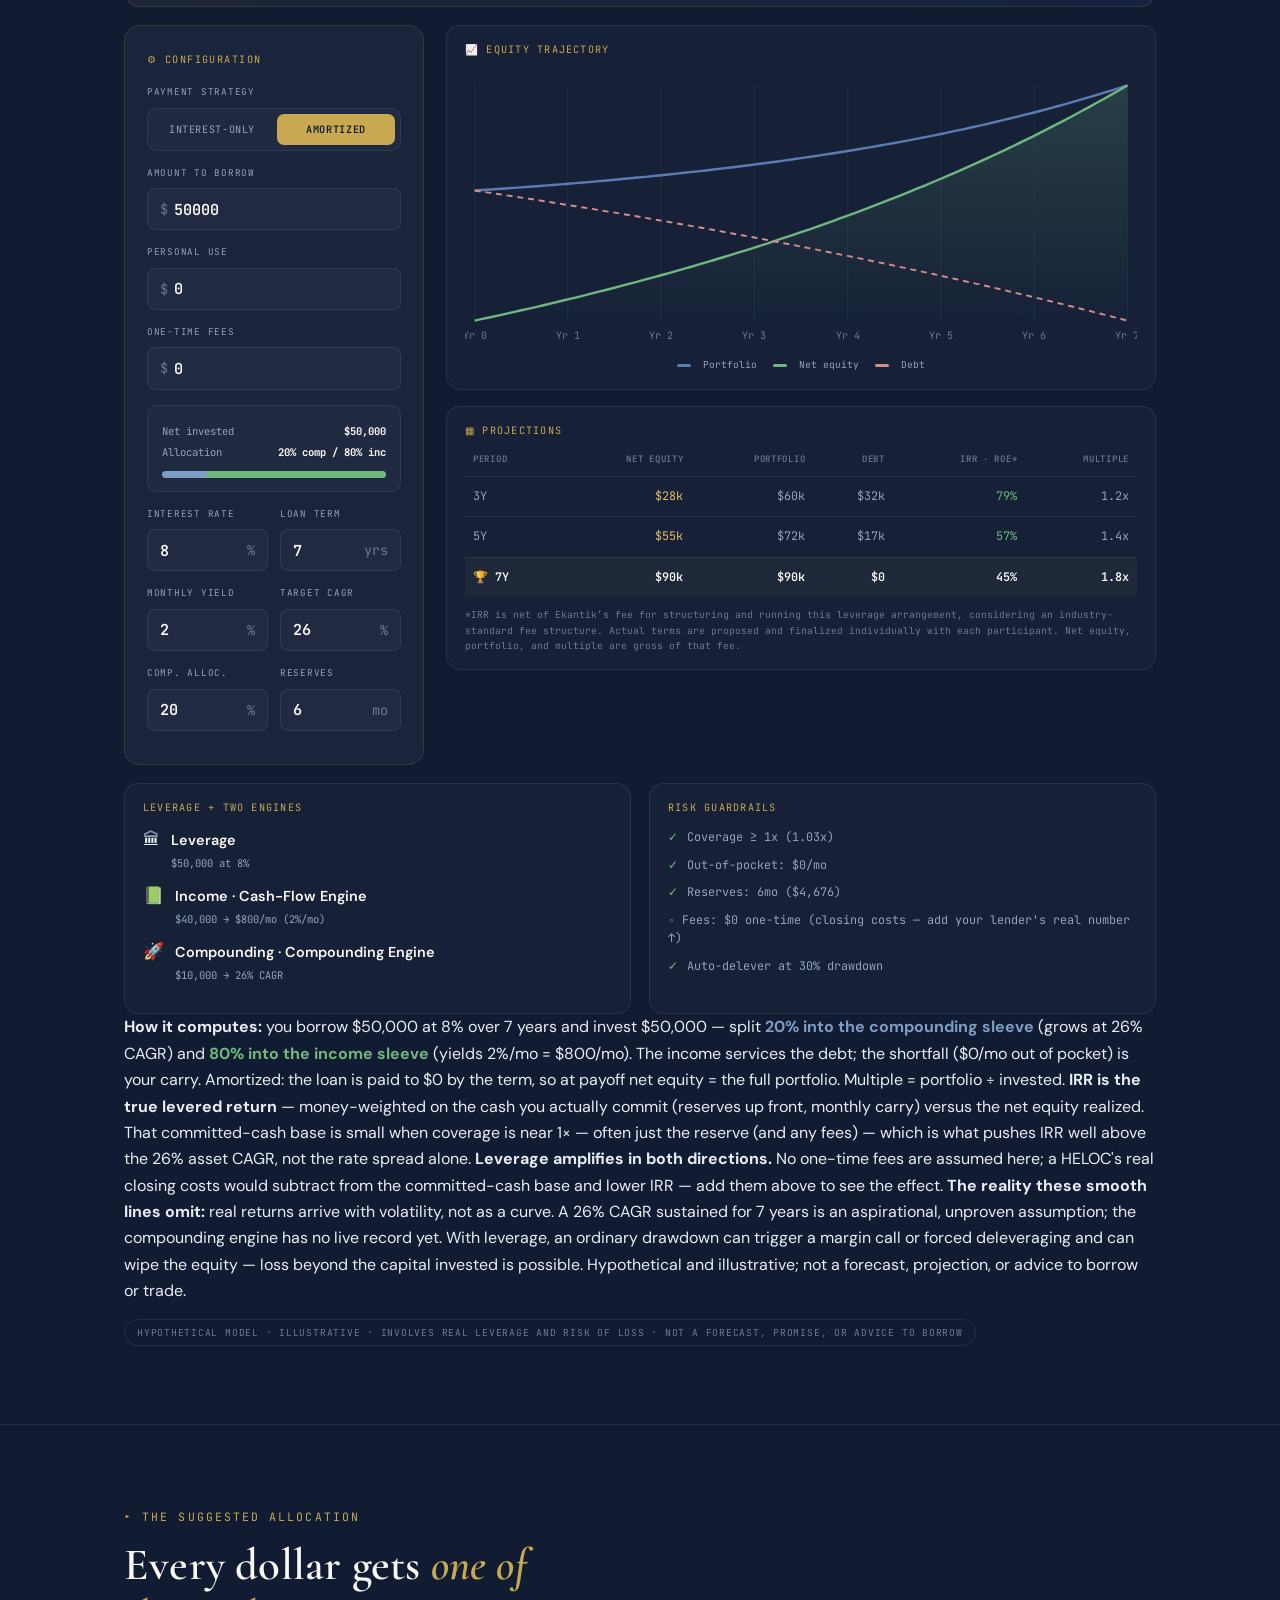
==== commit faa73ad8: "Recalculate calculator IRR net of an industry-standard (2/20) fee assumption Replaces the earlier tw" ====
--- a/index.html
+++ b/index.html
@@ -1332,7 +1332,7 @@
             <thead><tr><th>Period</th><th>Net equity</th><th>Portfolio</th><th>Debt</th><th>IRR · ROE*</th><th>Multiple</th></tr></thead>
             <tbody id="pe-proj-body"></tbody>
           </table>
-          <p style="font-family:var(--mono);font-size:.6rem;color:var(--slate-dim);line-height:1.6;margin-top:10px">*IRR is net of Ekantik&rsquo;s fee for structuring and running this leverage arrangement. Terms are proposed and finalized individually with each participant, so the figure above is a representative range, not a quote. Net equity, portfolio, and multiple are gross of that fee.</p>
+          <p style="font-family:var(--mono);font-size:.6rem;color:var(--slate-dim);line-height:1.6;margin-top:10px">*IRR is net of Ekantik&rsquo;s fee for structuring and running this leverage arrangement, considering an industry-standard fee structure. Actual terms are proposed and finalized individually with each participant. Net equity, portfolio, and multiple are gross of that fee.</p>
         </div>
       </div>
     </div>
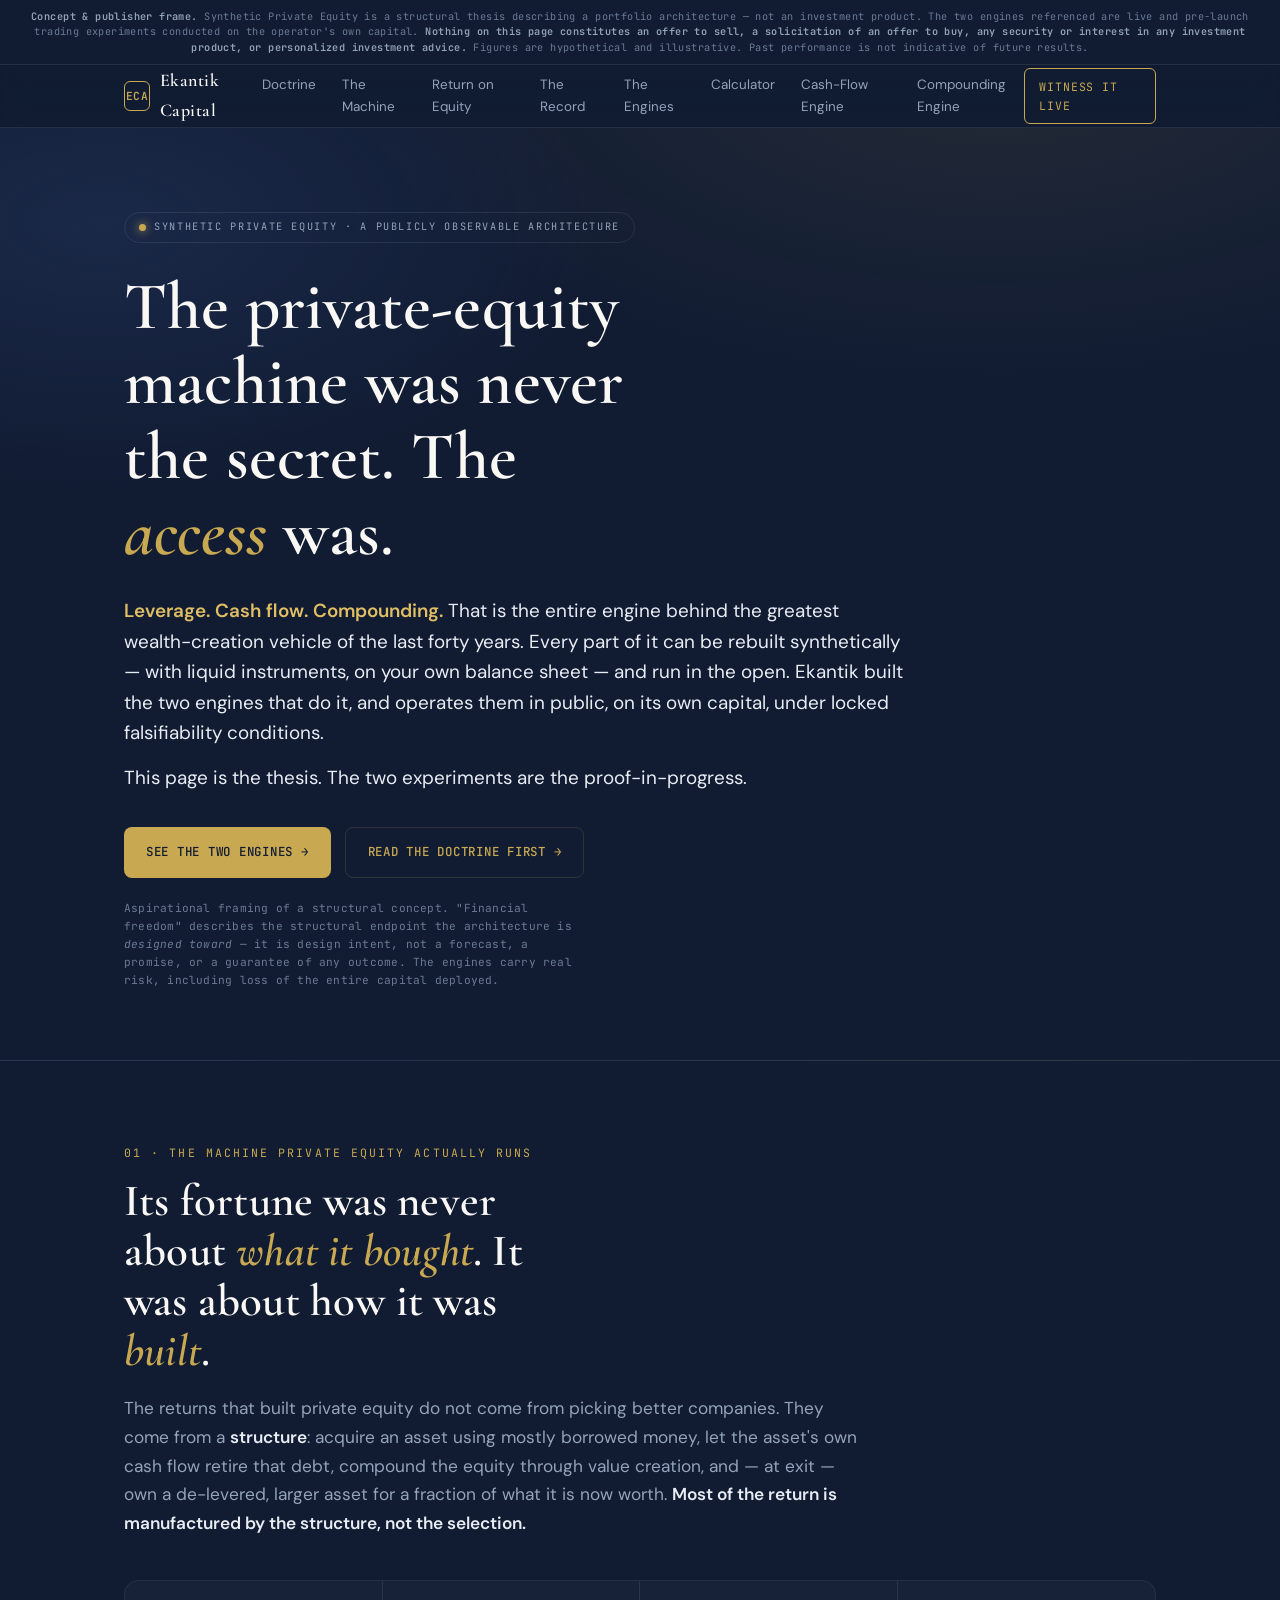
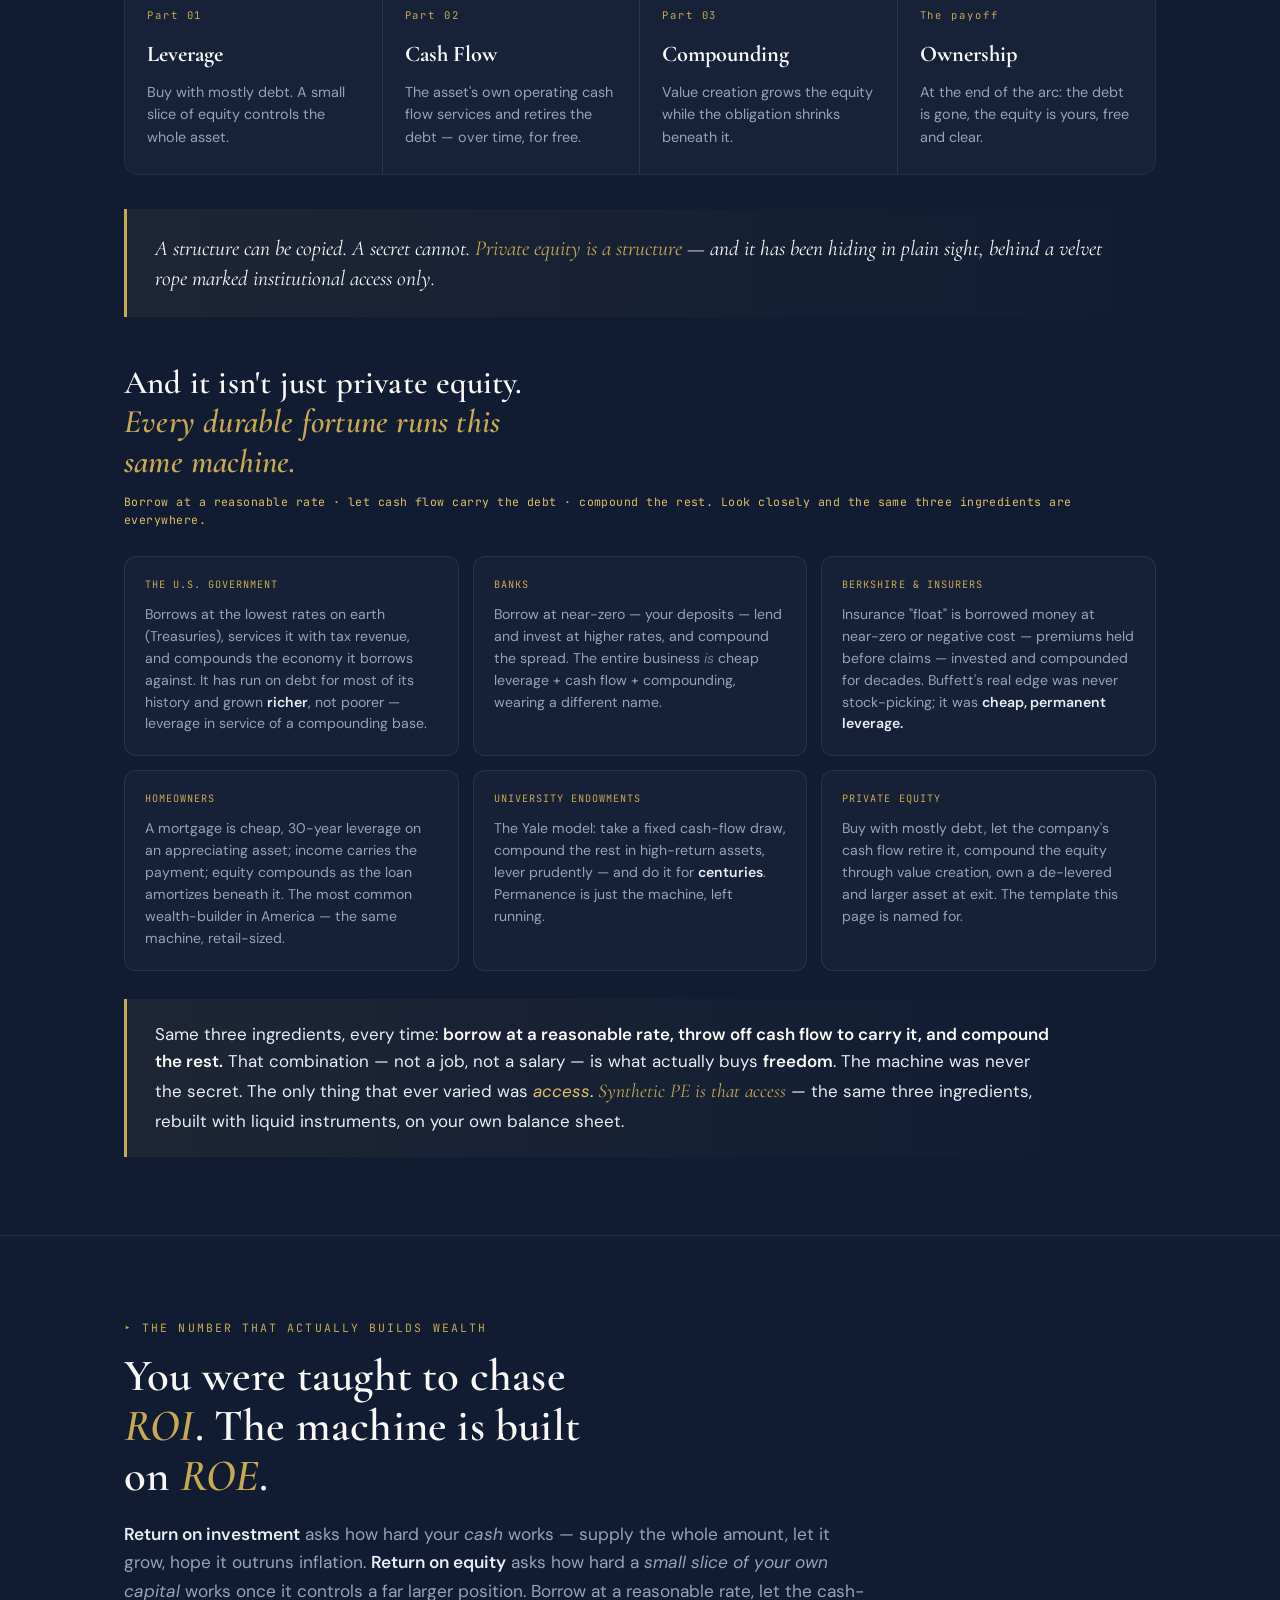
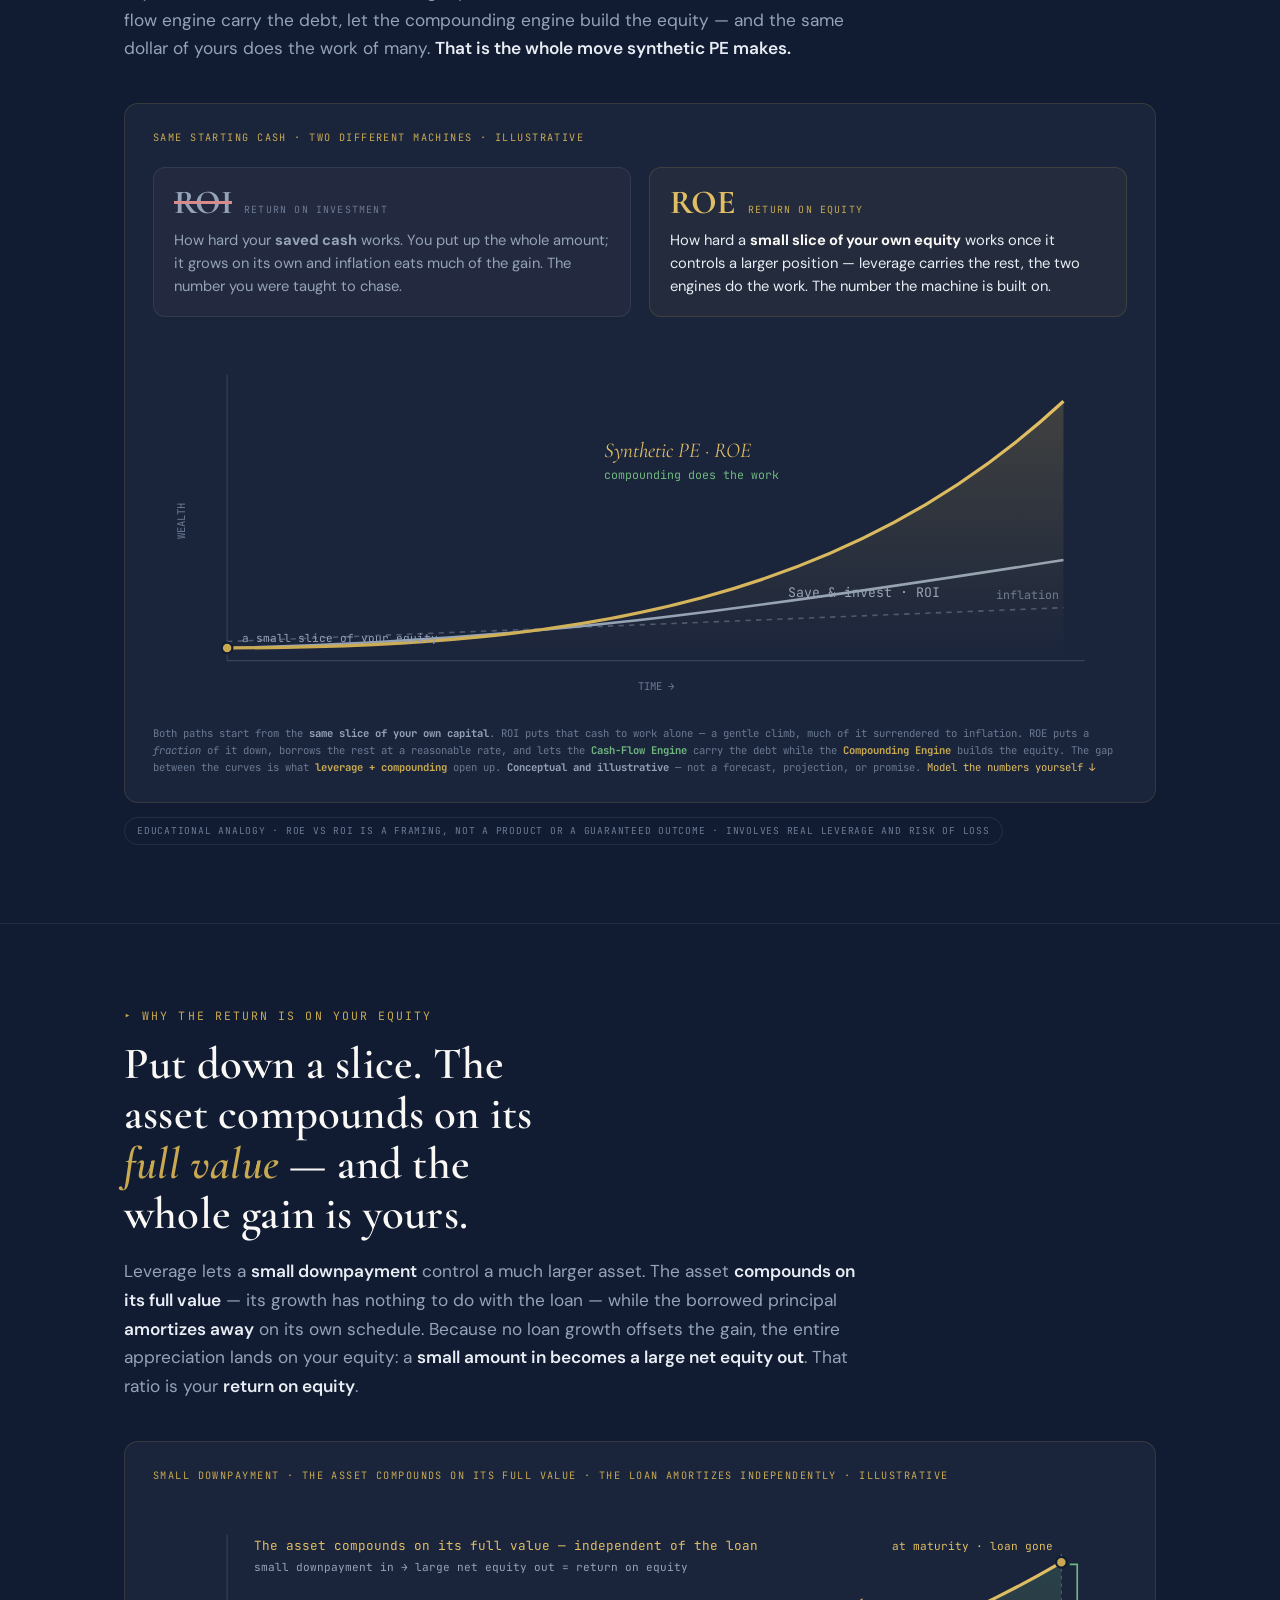
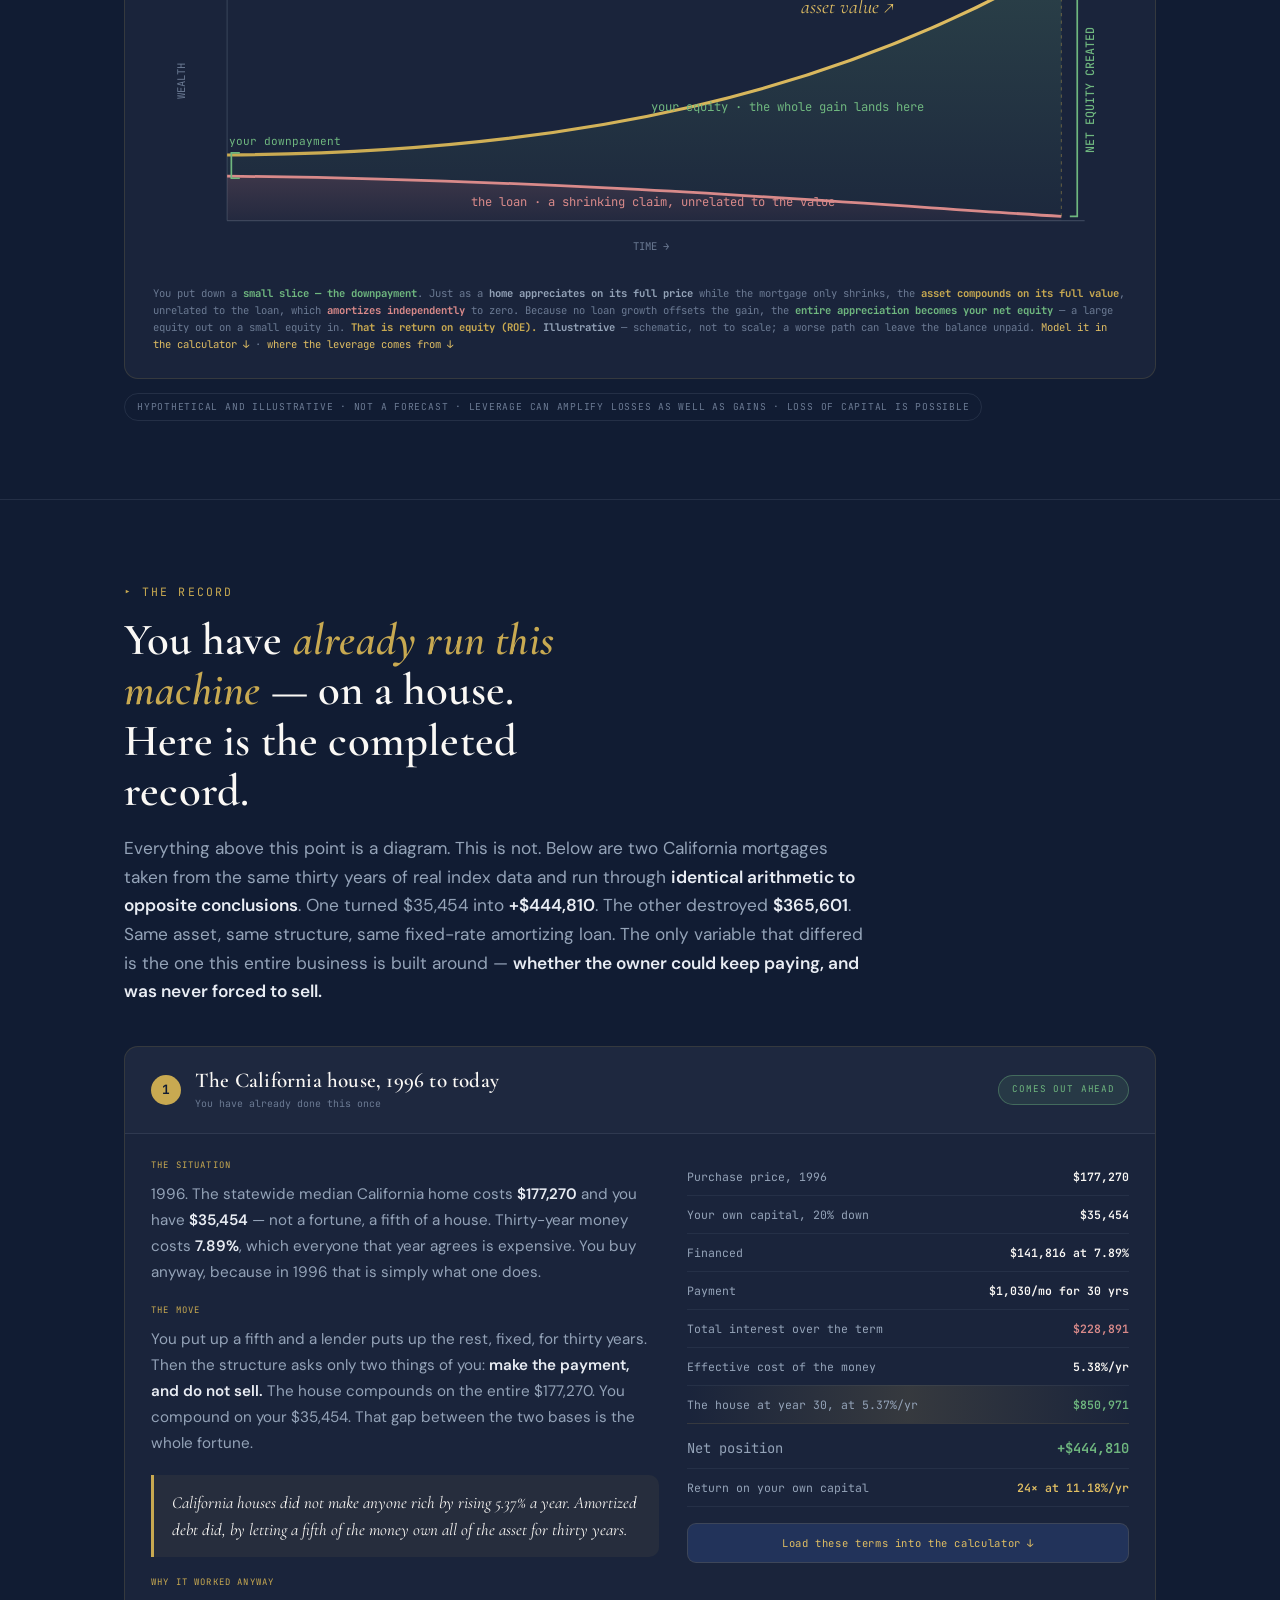
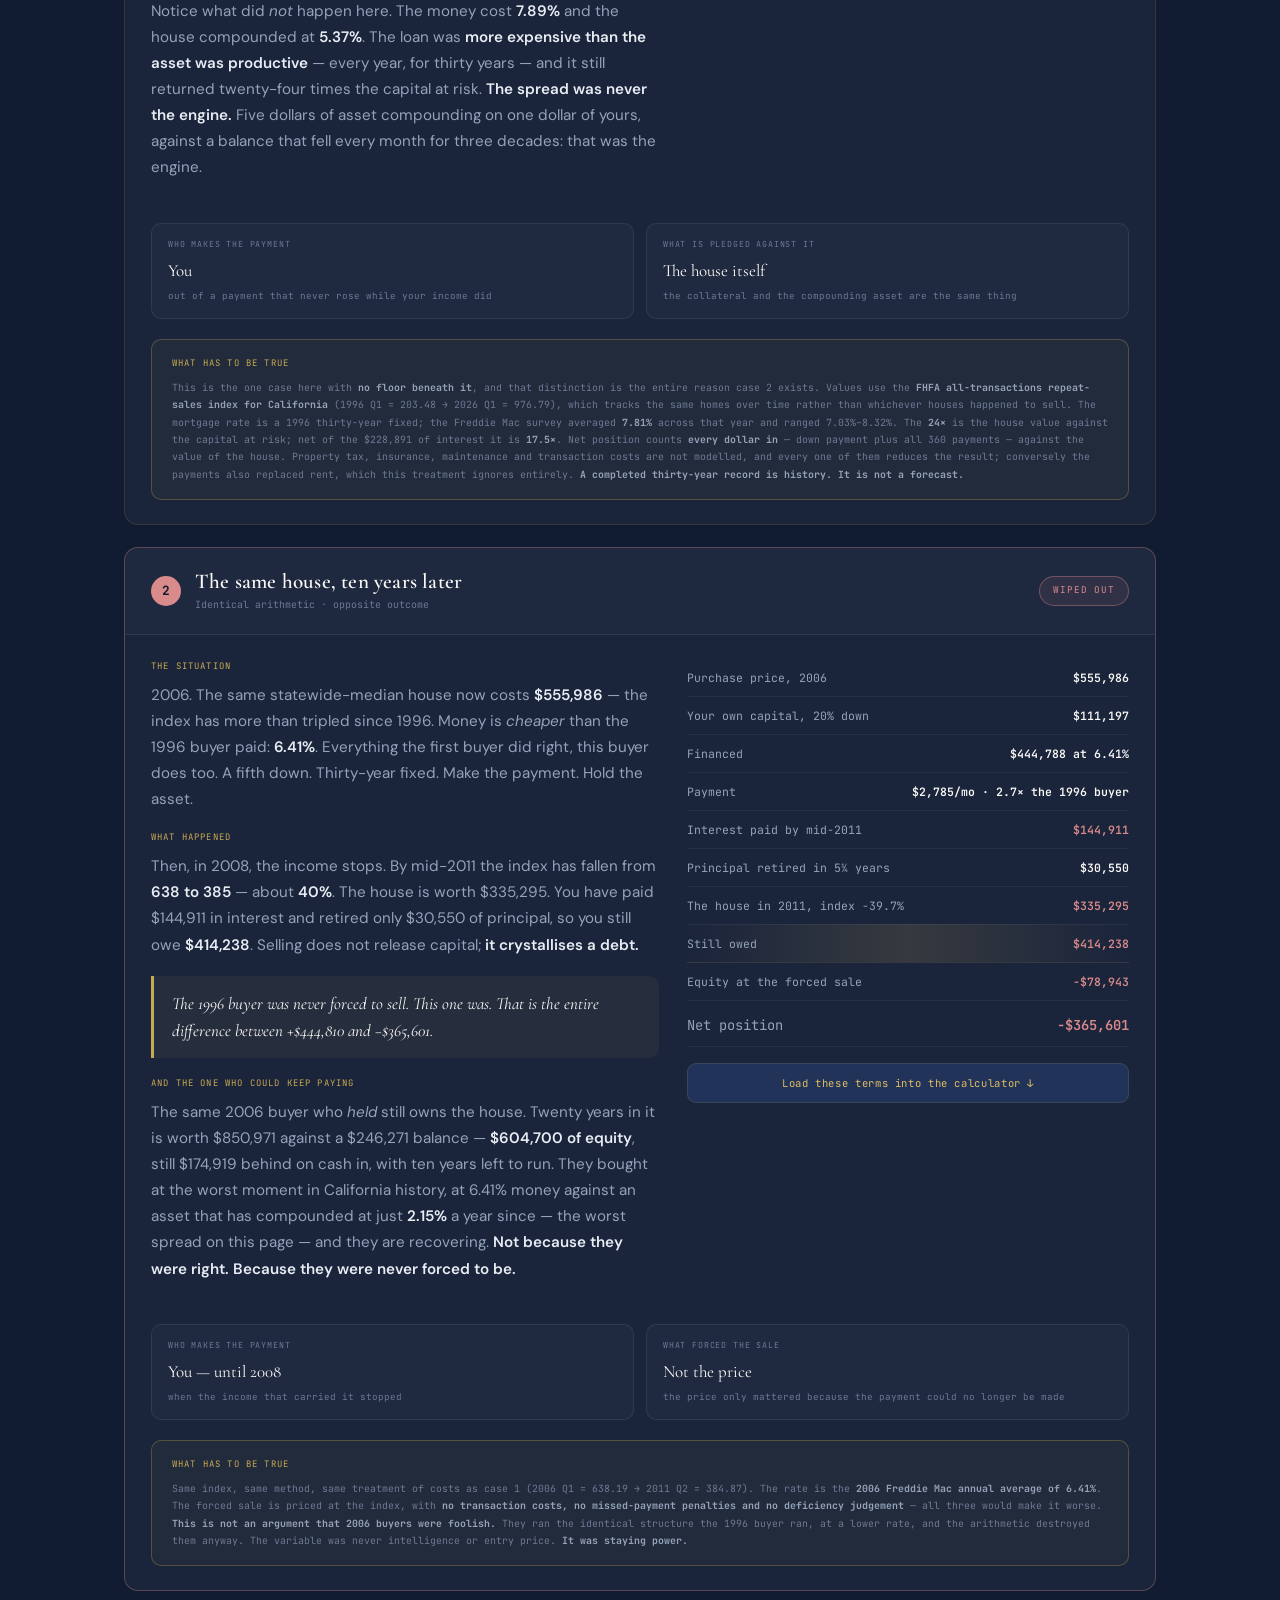
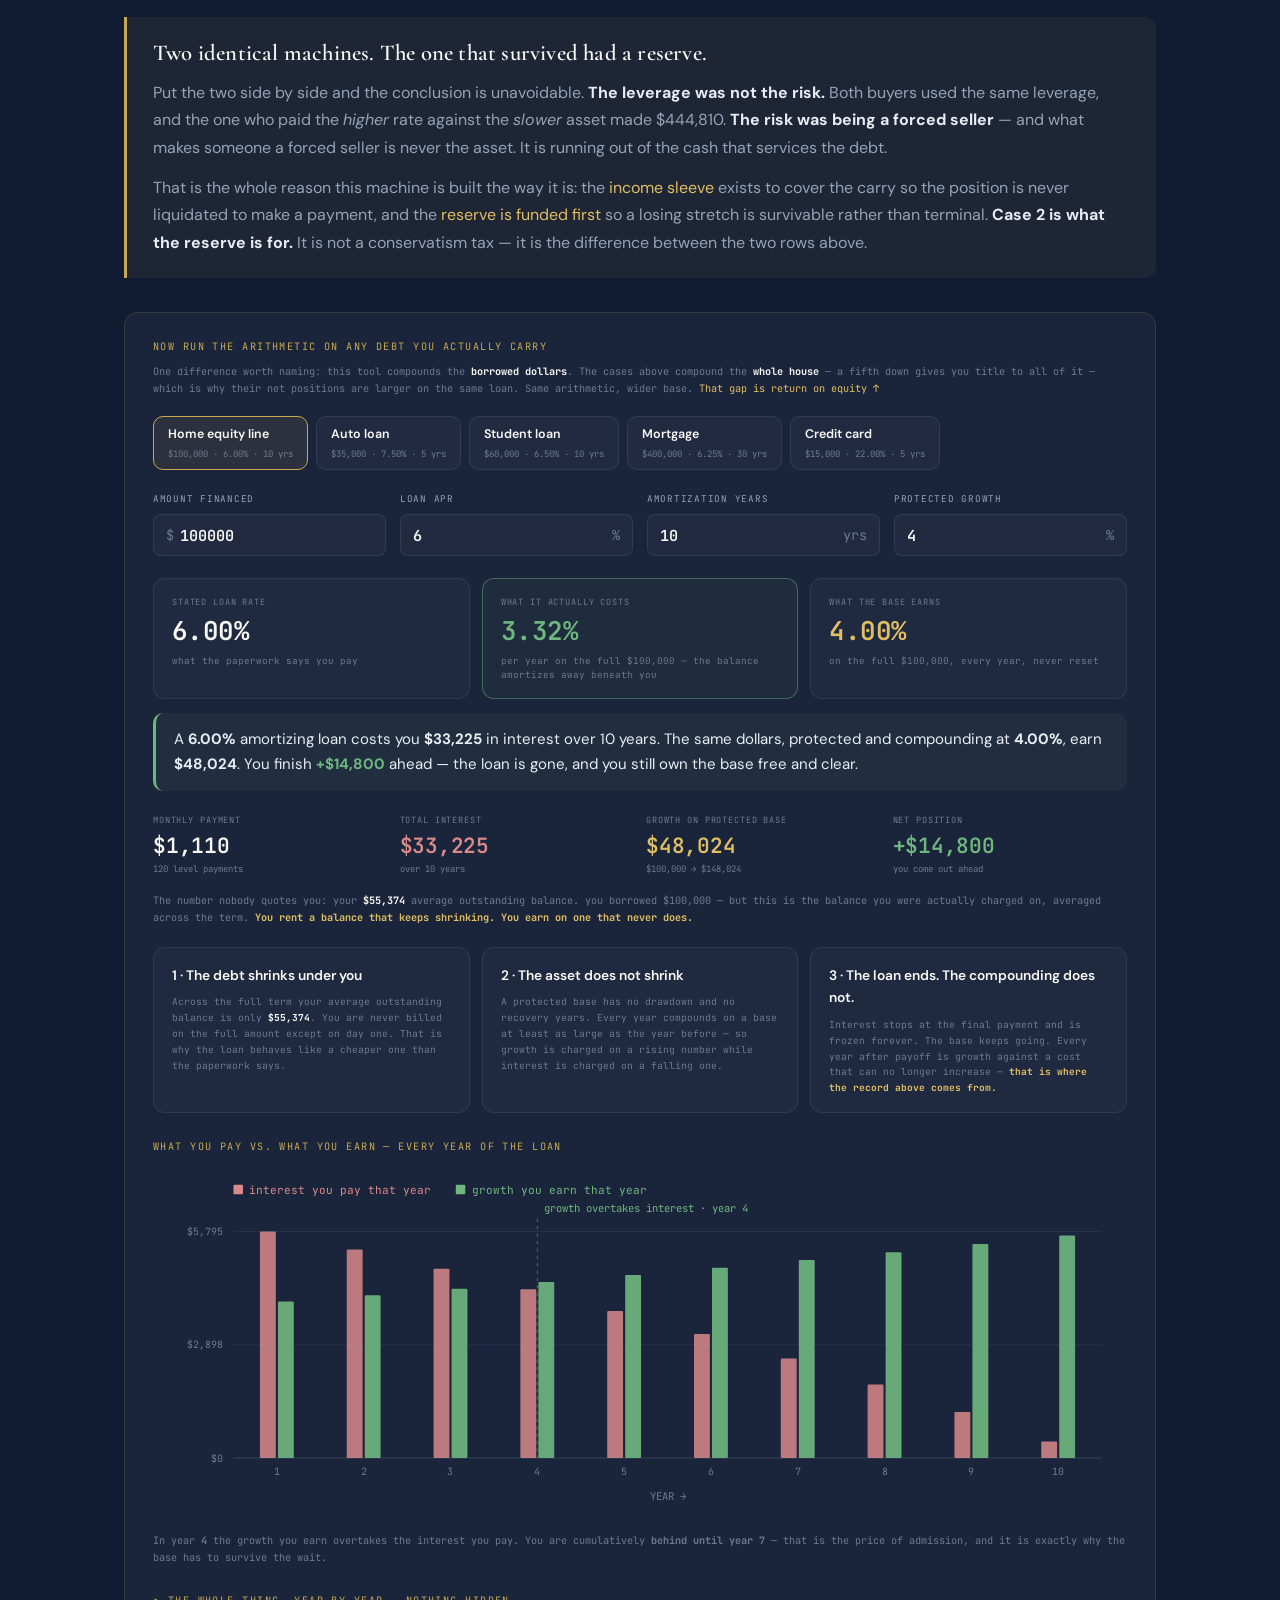
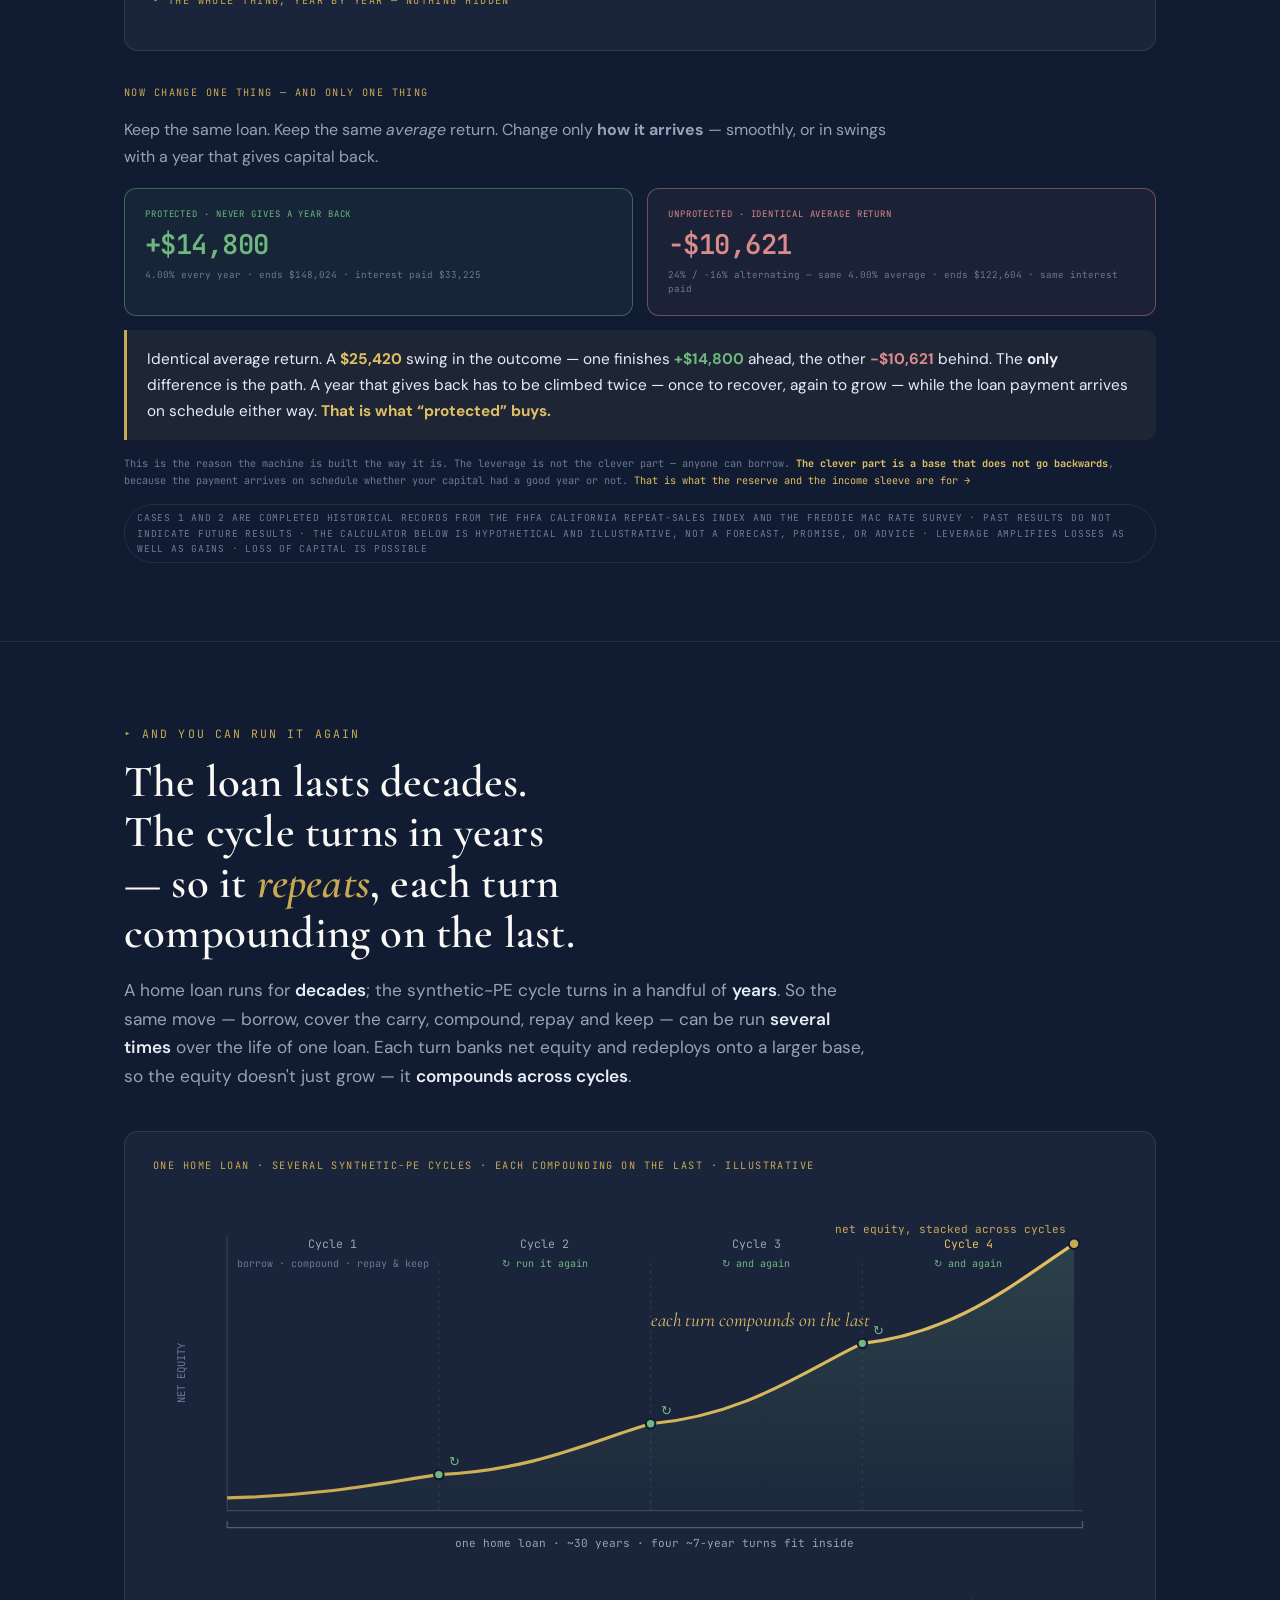
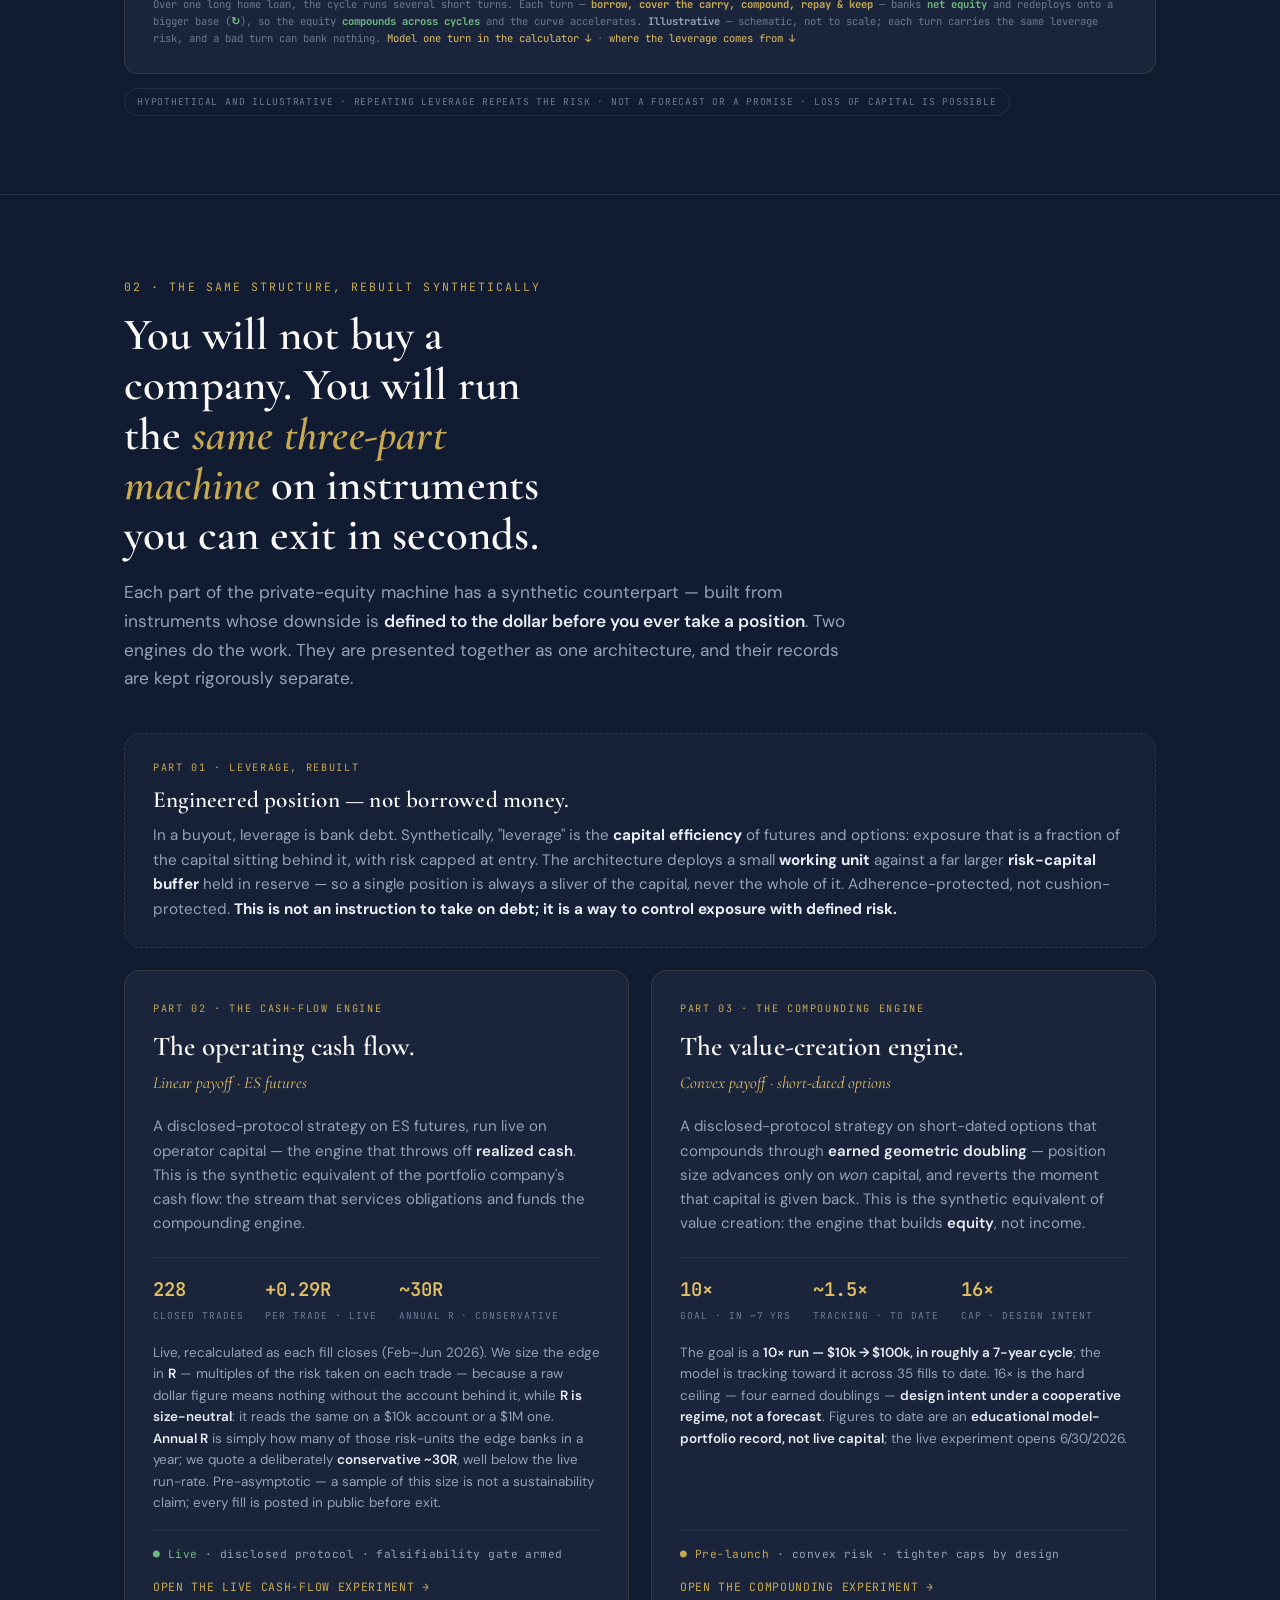
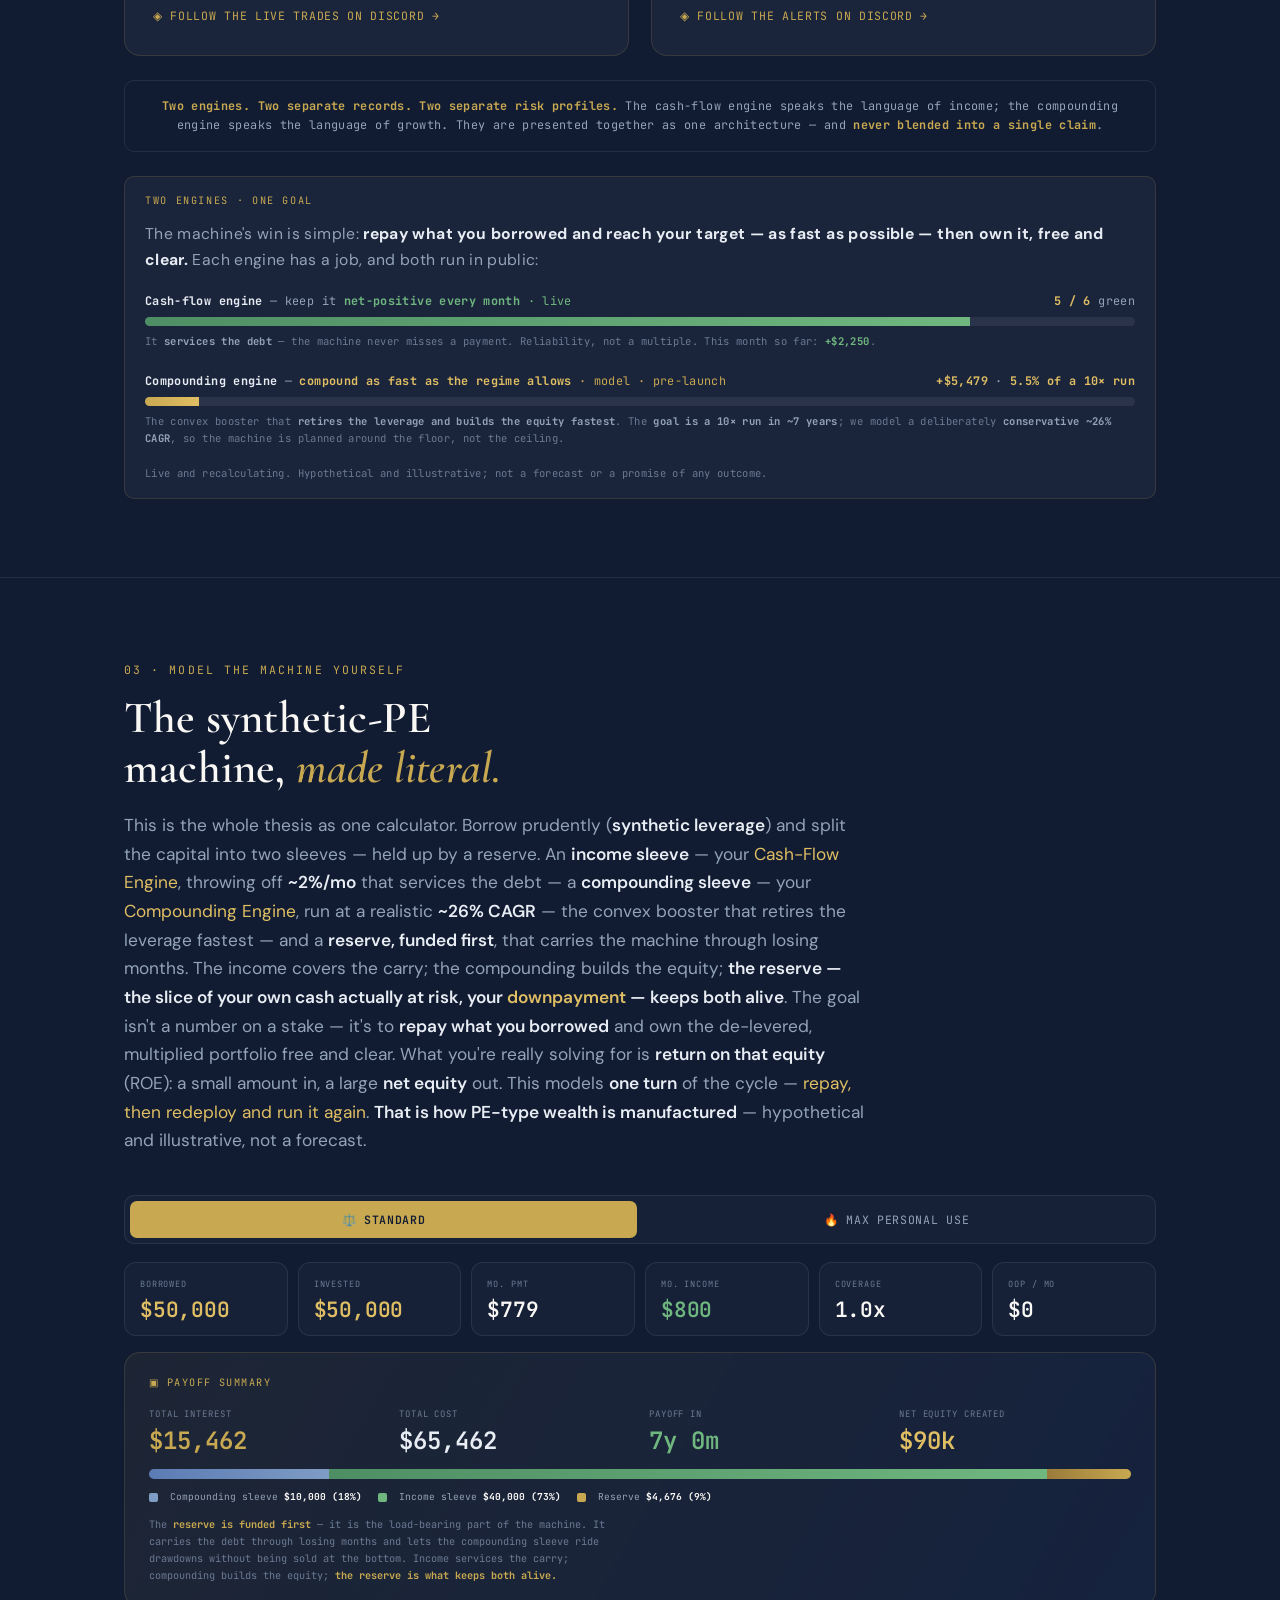
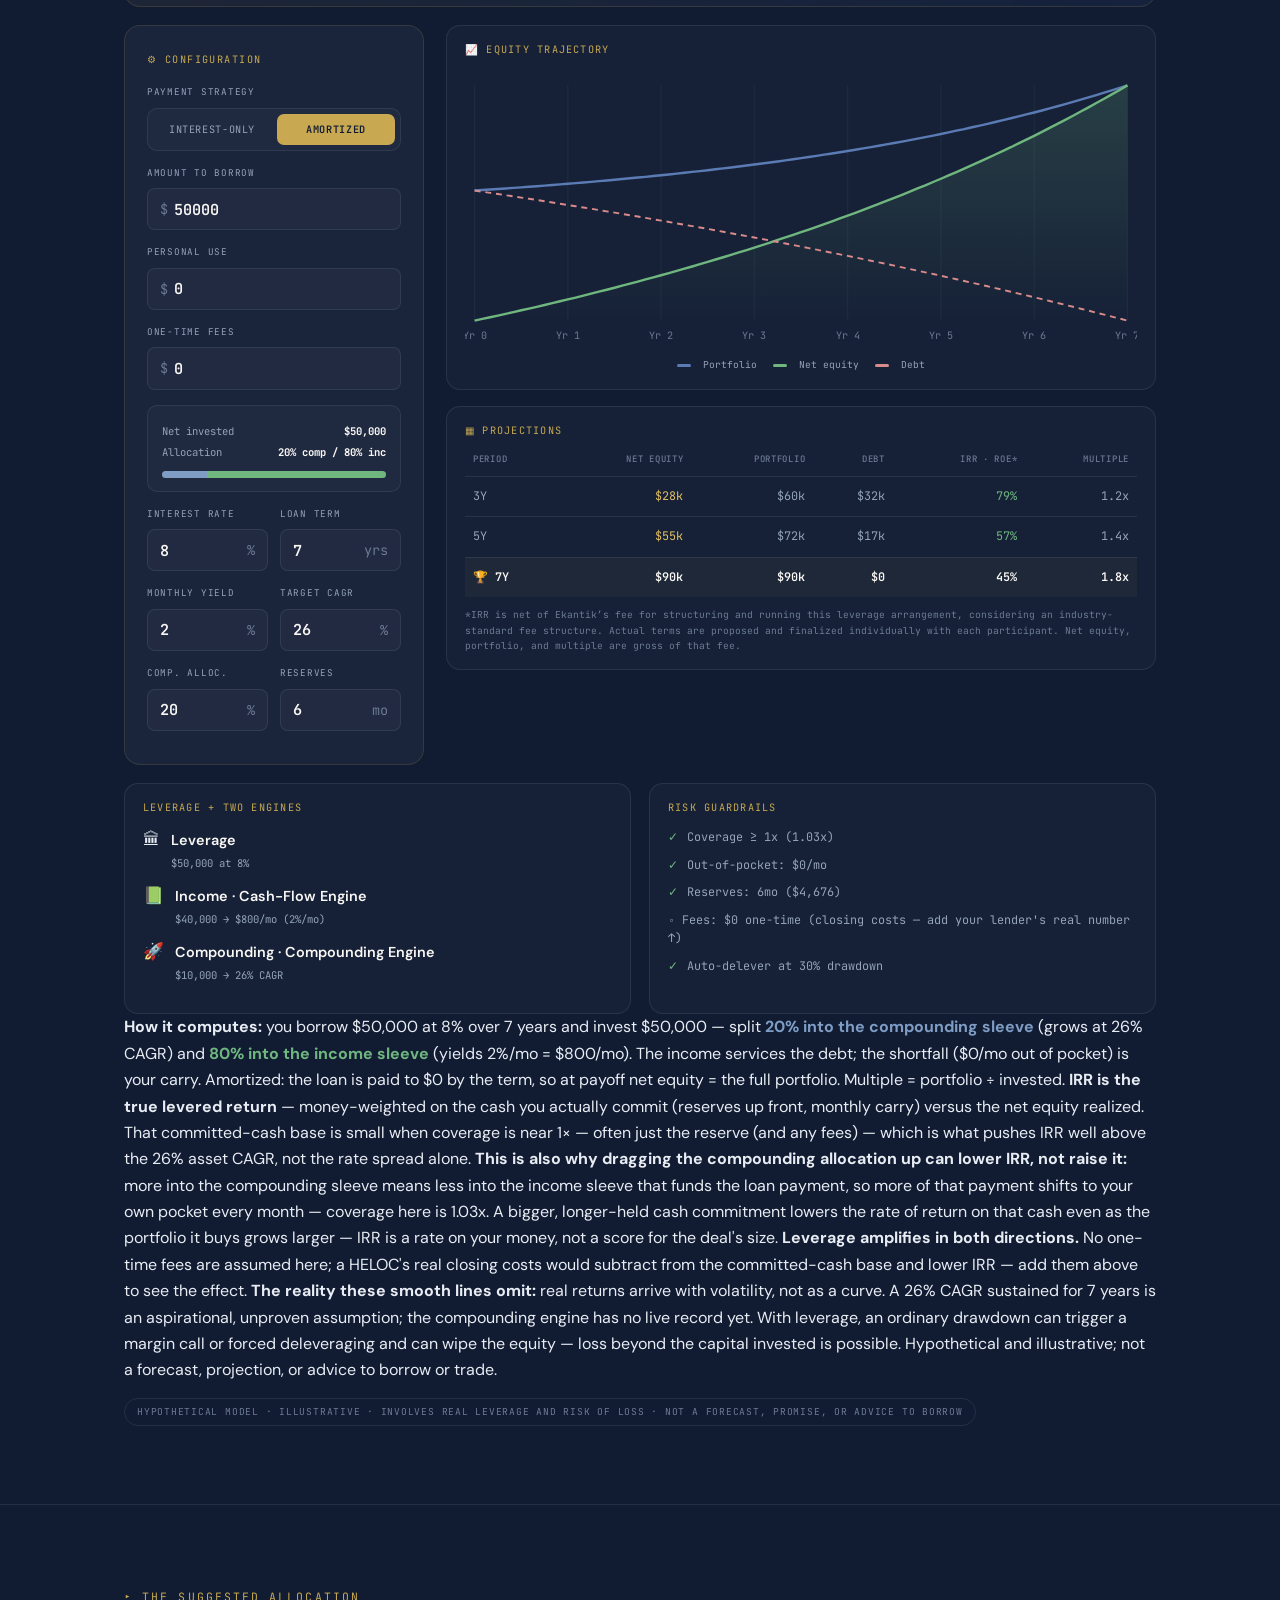
==== commit b6a5f6e7: "Explain why raising compounding allocation can lower IRR, not raise it Follows up on a trust concern" ====
--- a/index.html
+++ b/index.html
@@ -1310,7 +1310,7 @@
           <div class="pe-field"><label for="pe-cagr">Target CAGR</label><div class="pe-input"><input type="number" id="pe-cagr" value="26" min="0" step="0.5"><span>%</span></div></div>
         </div>
         <div class="pe-row2">
-          <div class="pe-field"><label for="pe-comp">Comp. alloc.</label><div class="pe-input"><input type="number" id="pe-comp" value="20" min="0" max="100" step="5"><span>%</span></div></div>
+          <div class="pe-field"><label for="pe-comp" title="Raising this shrinks the income sleeve that funds the loan payment — more comes out of your own pocket, which can lower IRR even as the portfolio grows. See &ldquo;How it computes&rdquo; below.">Comp. alloc.</label><div class="pe-input"><input type="number" id="pe-comp" value="20" min="0" max="100" step="5"><span>%</span></div></div>
           <div class="pe-field"><label for="pe-reserves">Reserves</label><div class="pe-input"><input type="number" id="pe-reserves" value="6" min="0" step="1"><span>mo</span></div></div>
         </div>
       </div>
@@ -1398,14 +1398,15 @@
         <tbody>
           <tr><td>Minimum</td><td><span class="v good">$50K – $500K</span><div class="s">Open to far more investors</div></td><td><span class="v bad">$1M – $5M+</span><div class="s">Institutional only</div></td></tr>
           <tr><td>Liquidity</td><td><span class="v good">Full — exit anytime</span><div class="s">Liquid, exchange-traded instruments</div></td><td><span class="v bad">7–10 year lockup</span><div class="s">Capital is trapped</div></td></tr>
-          <tr><td>Fees</td><td><span class="v good">Flat · conditional</span><div class="s">Charged only if targets are met</div></td><td><span class="v bad">2% + 20% carry</span><div class="s">A permanent drag on returns</div></td></tr>
+          <tr><td>Fees</td><td><span class="v good">Industry-standard</span><div class="s">Same structure institutions charge — but liquid, so you&rsquo;re never locked in paying it</div></td><td><span class="v bad">2% + 20% carry</span><div class="s">Same structure — locked in for 7&ndash;10 years no matter what</div></td></tr>
           <tr><td>Transparency</td><td><span class="v good">Full · real-time</span><div class="s">Every fill posted in public before exit</div></td><td><span class="v bad">Quarterly reports</span><div class="s">Limited visibility</div></td></tr>
           <tr><td>Control</td><td><span class="v good">High — your own balance sheet</span><div class="s">Tune the allocation anytime</div></td><td><span class="v bad">None</span><div class="s">The GP makes every decision</div></td></tr>
           <tr><td>Income</td><td><span class="v good">From day one</span><div class="s">The Cash-Flow Engine pays monthly</div></td><td><span class="v bad">5–7 years out</span><div class="s">The J-curve — nothing until exit</div></td></tr>
-          <tr><td>Target IRR</td><td><span class="v warn">15–25% · illustrative</span><div class="s">Optimized, liquid leverage</div></td><td><span class="v warn">15–25%</span><div class="s">Comparable — but illiquid &amp; opaque</div></td></tr>
+          <tr><td>Target IRR</td><td><span class="v good" id="vt-irr-synth" style="font-size:1.15em">~45%*</span><div class="s">Net of fees · from the calculator above, at the modeled term &mdash; the leverage is the difference</div></td><td><span class="v warn">15–25%</span><div class="s">Net of the same fee structure — no leverage on your own capital</div></td></tr>
         </tbody>
       </table>
     </div>
+    <p style="font-family:var(--mono);font-size:.62rem;color:var(--slate-dim);line-height:1.6;margin:10px 0 8px">*Synthetic PE Target IRR is computed live from the calculator above, at its current inputs and net of an industry-standard fee assumption &mdash; it updates if those inputs change and is not fixed at any single number.</p>
     <span class="compliance-pill">Illustrative comparison · target/hypothetical figures, not guarantees · not investment advice or an offer</span>
   </div>
 </section>
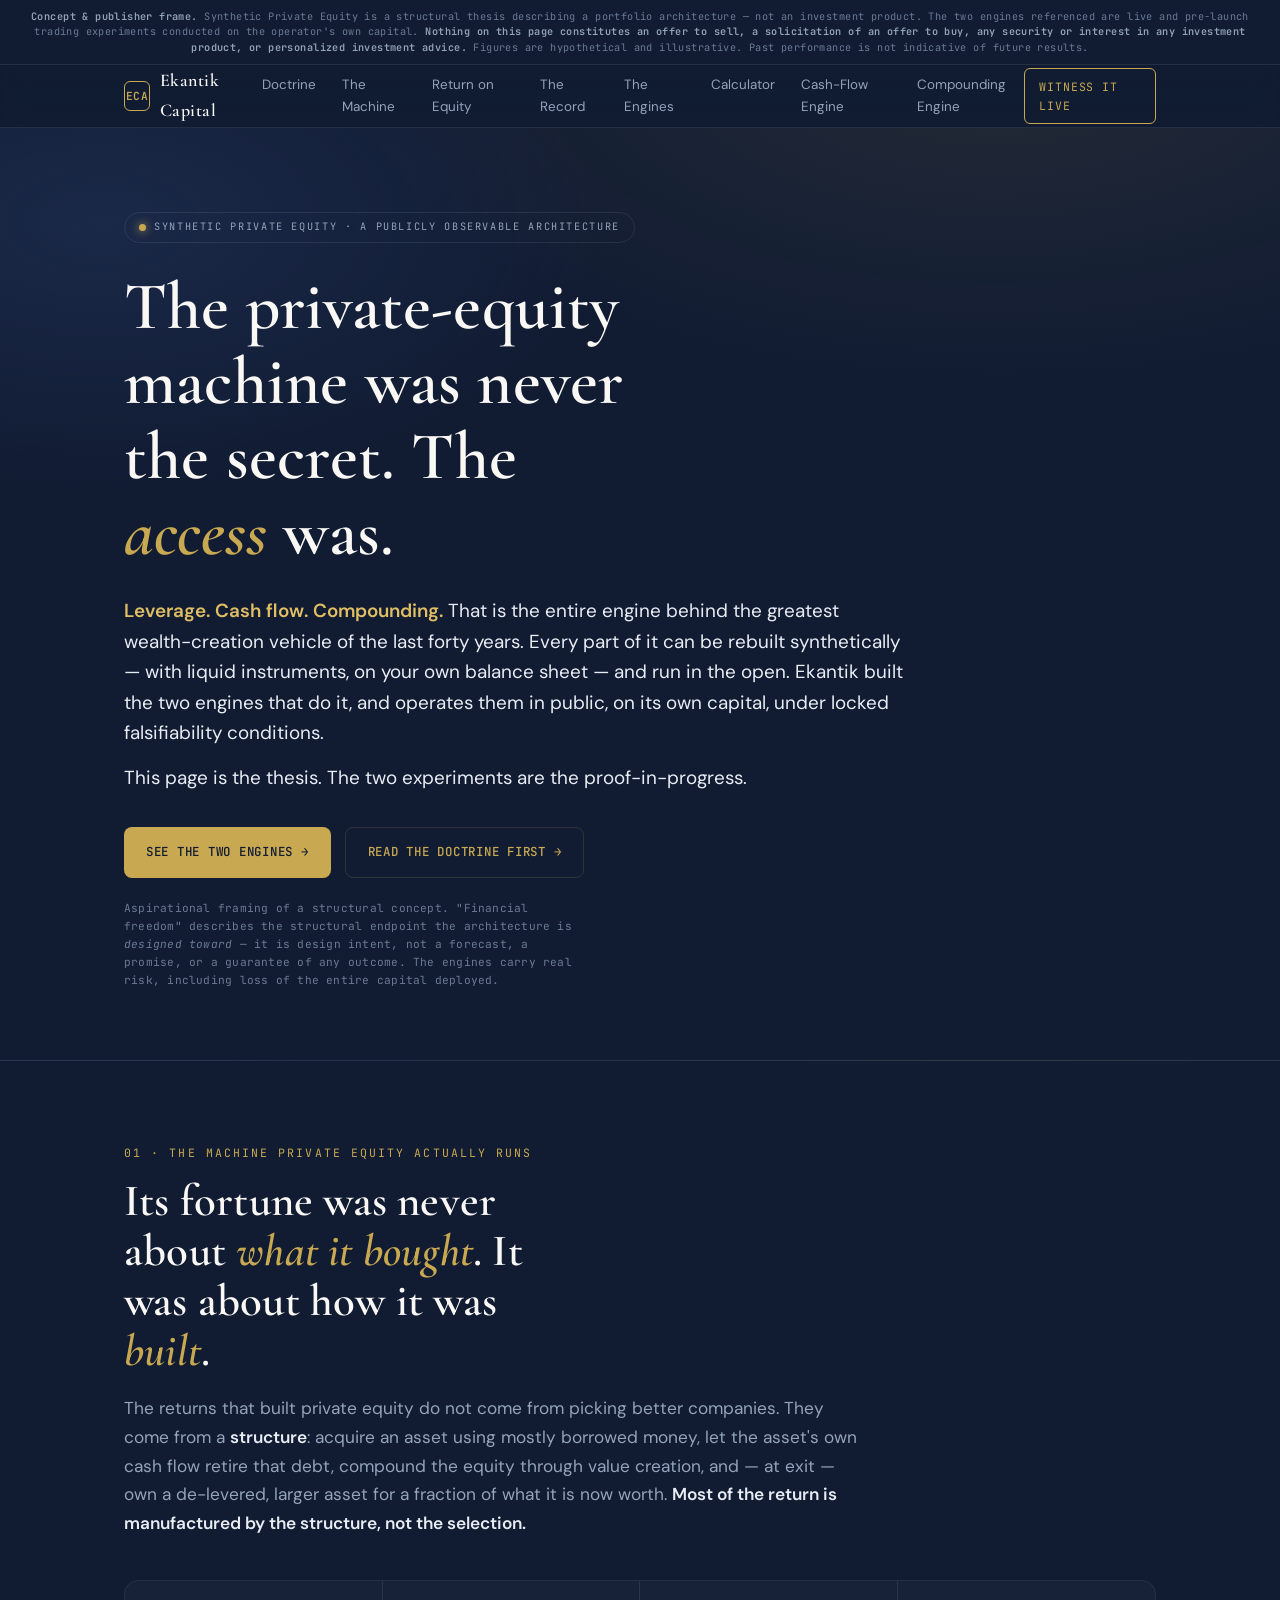
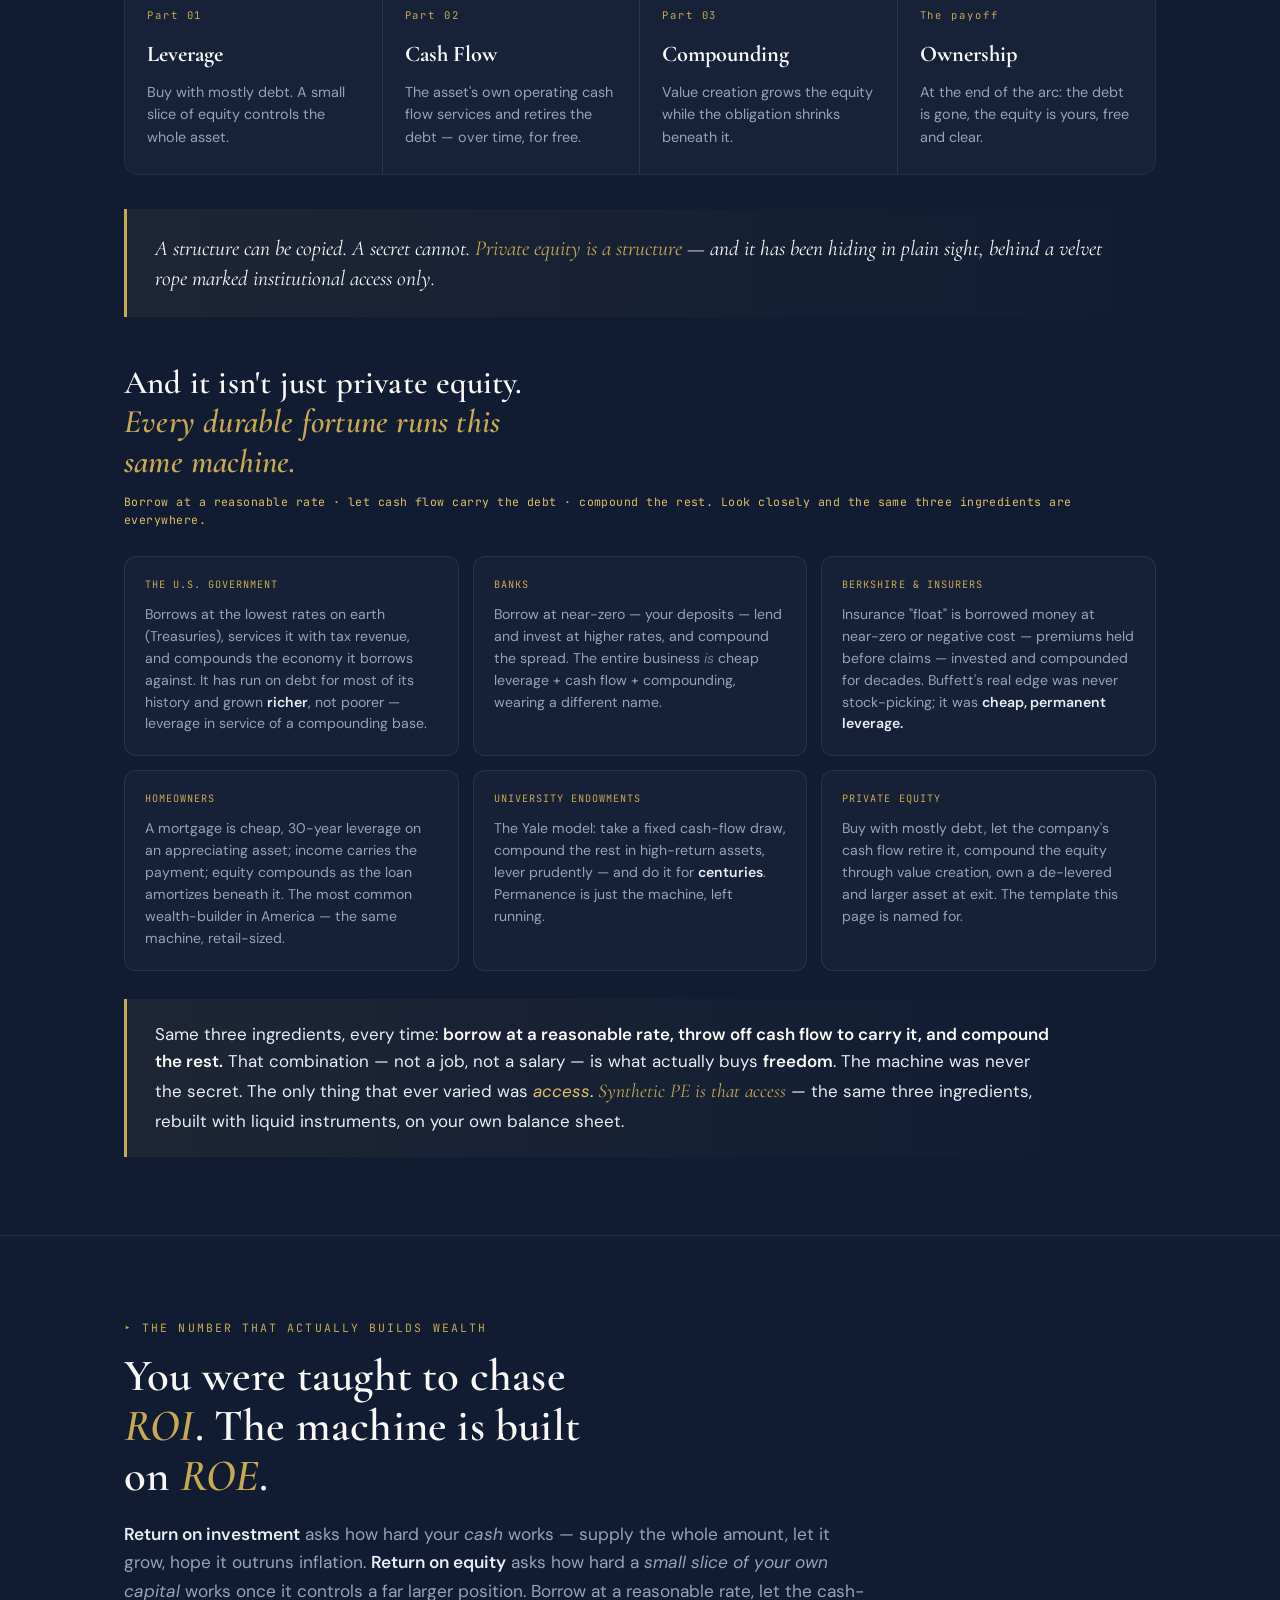
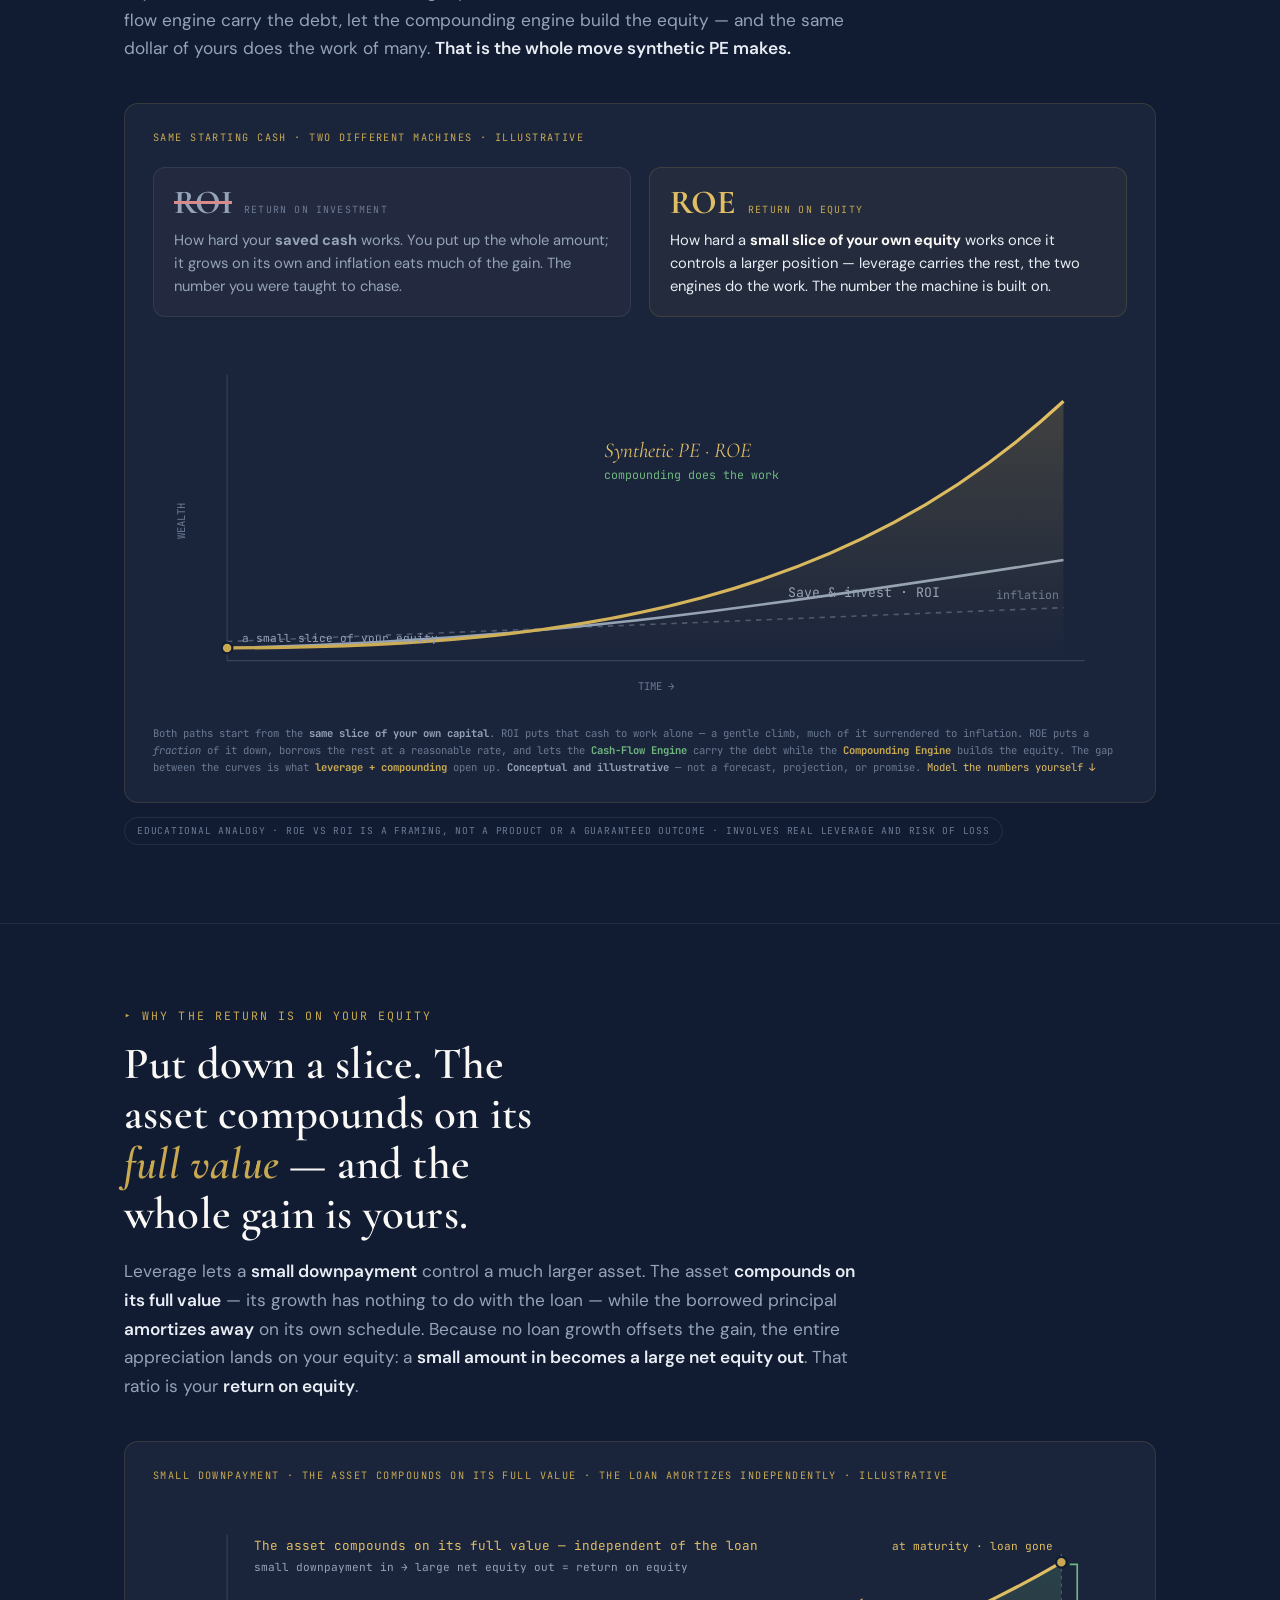
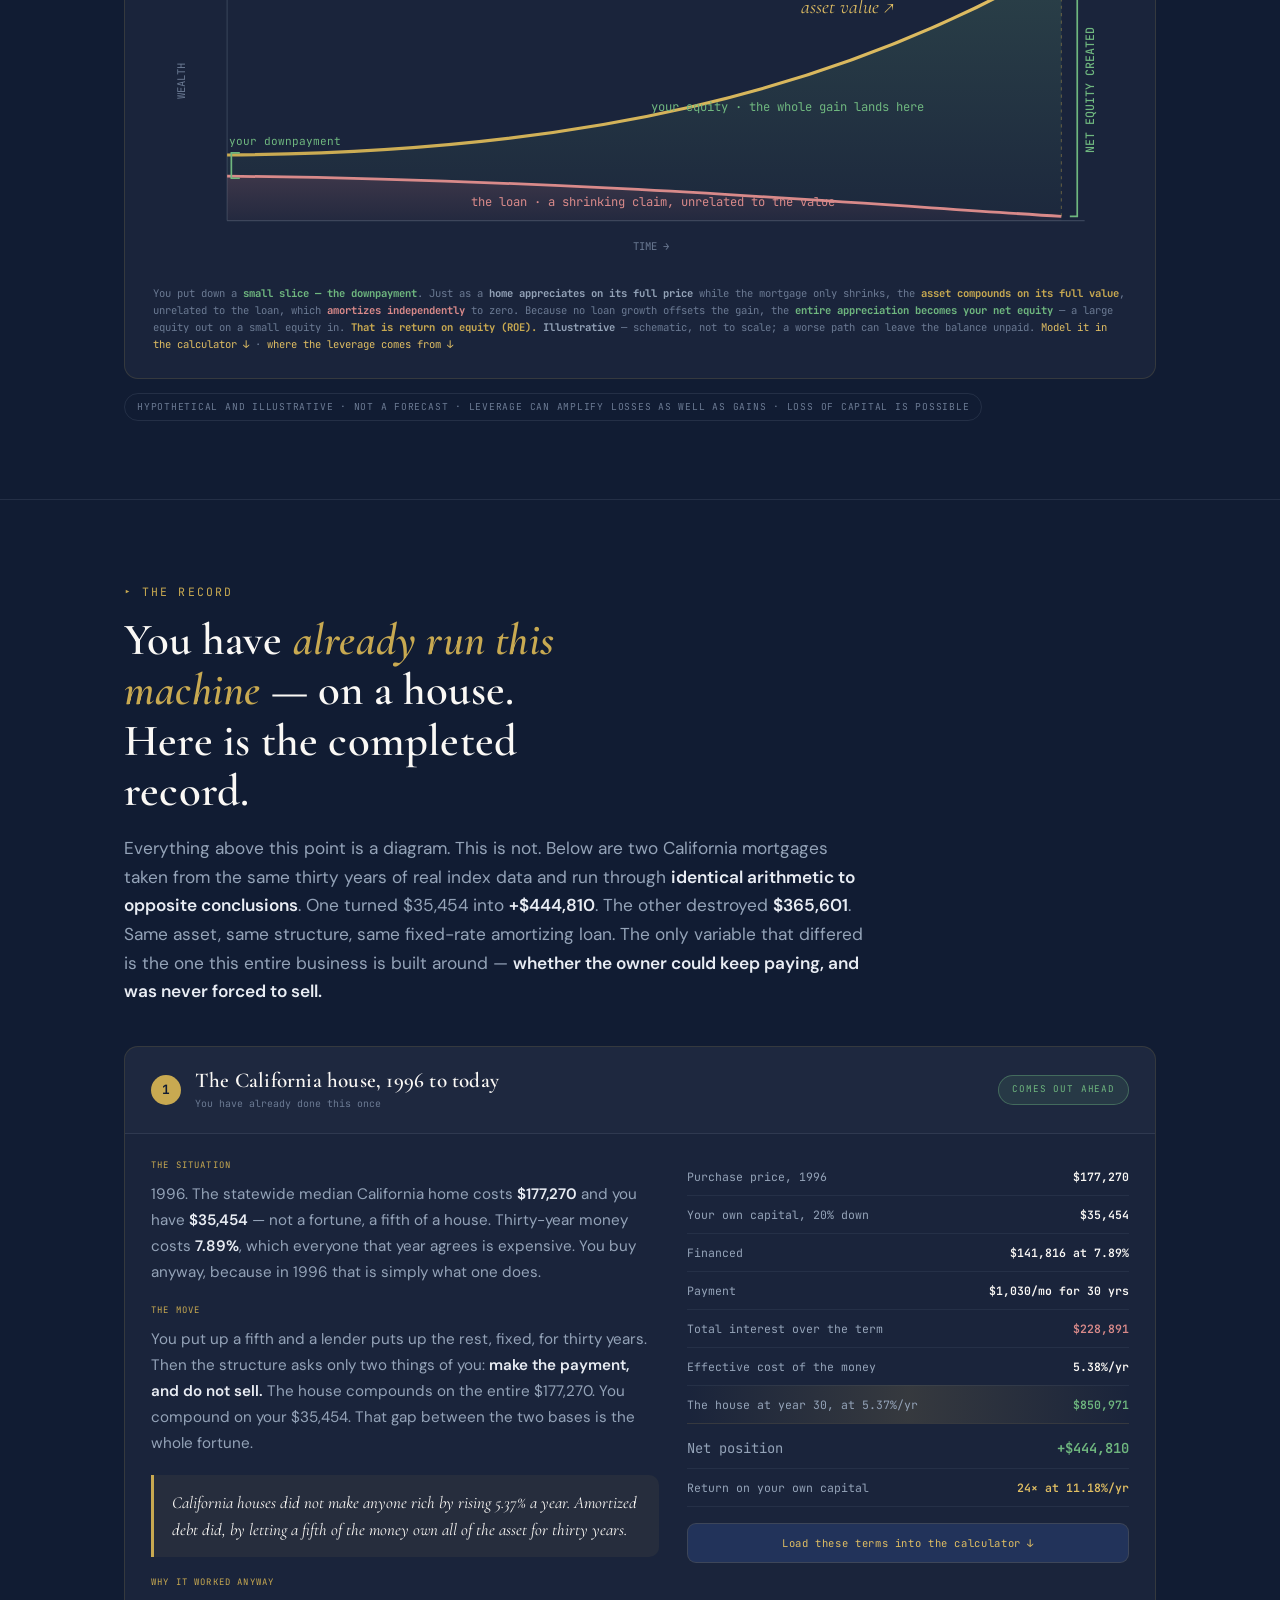
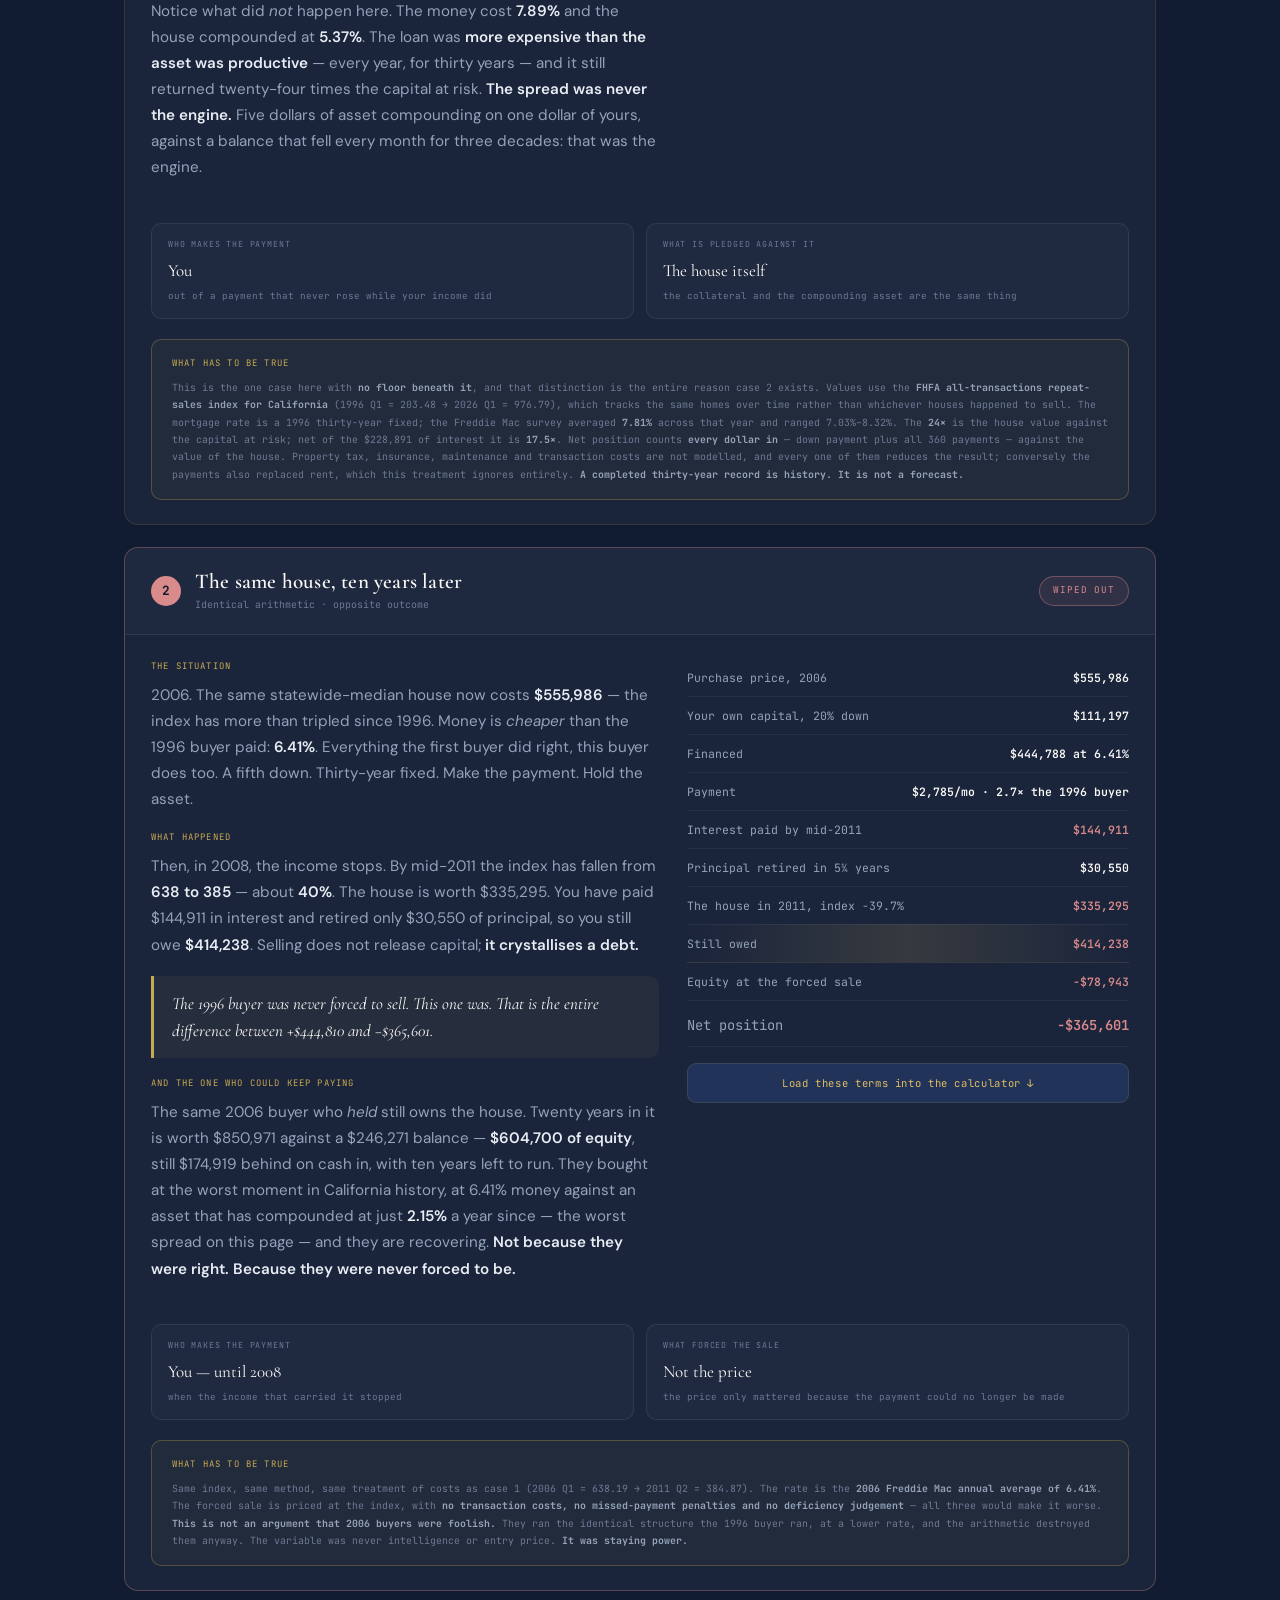
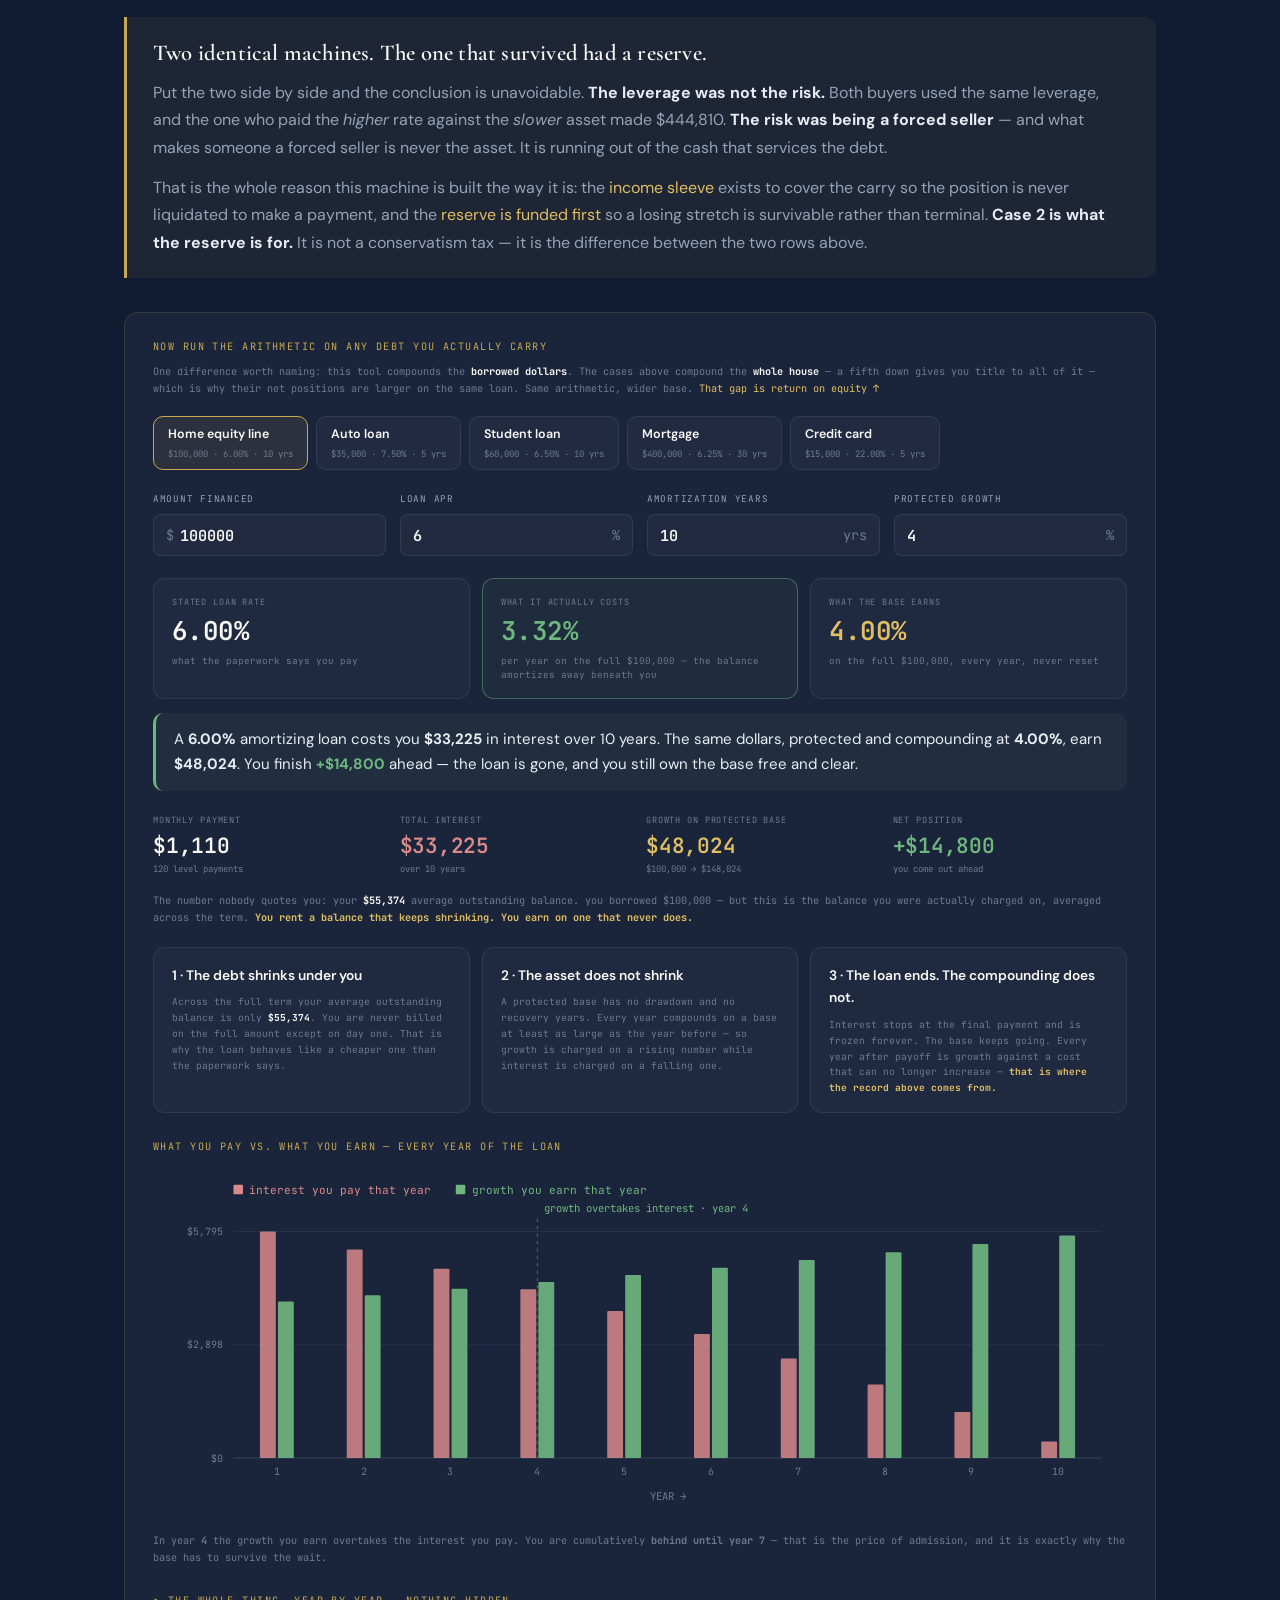
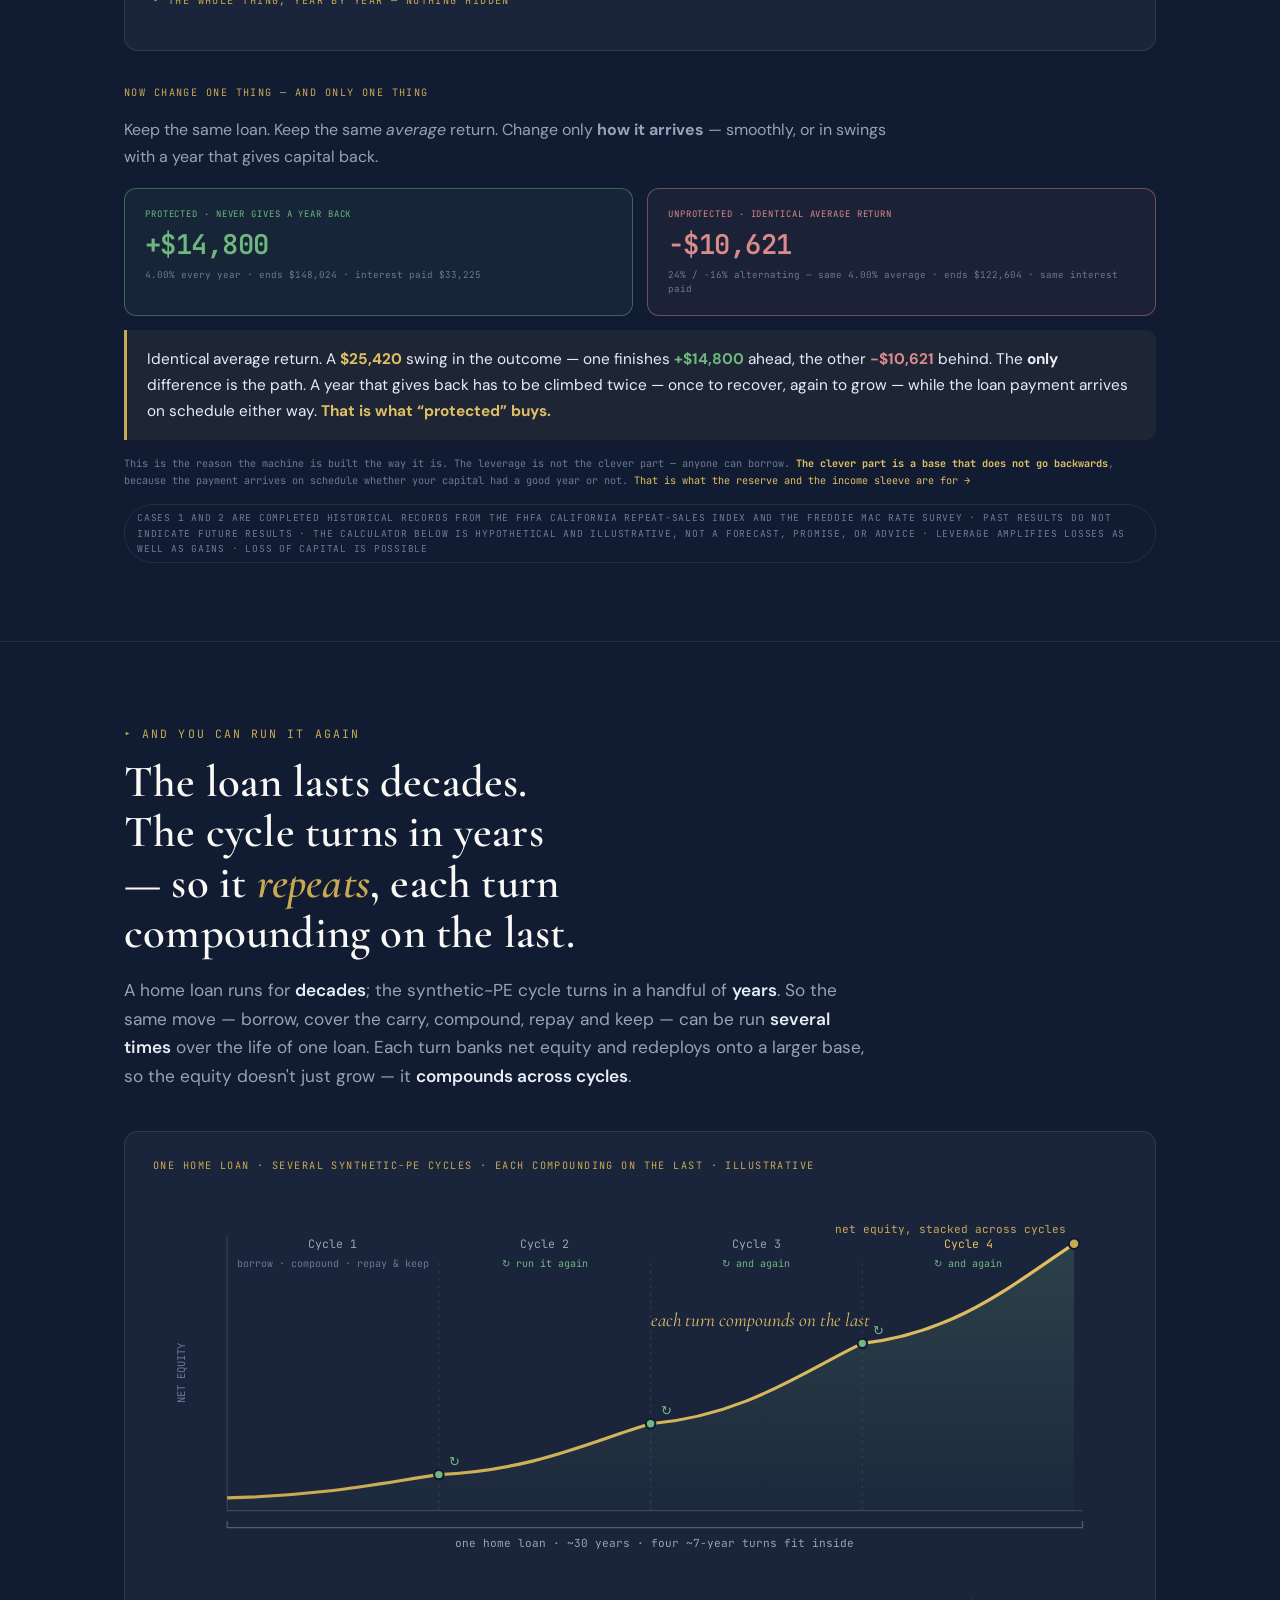
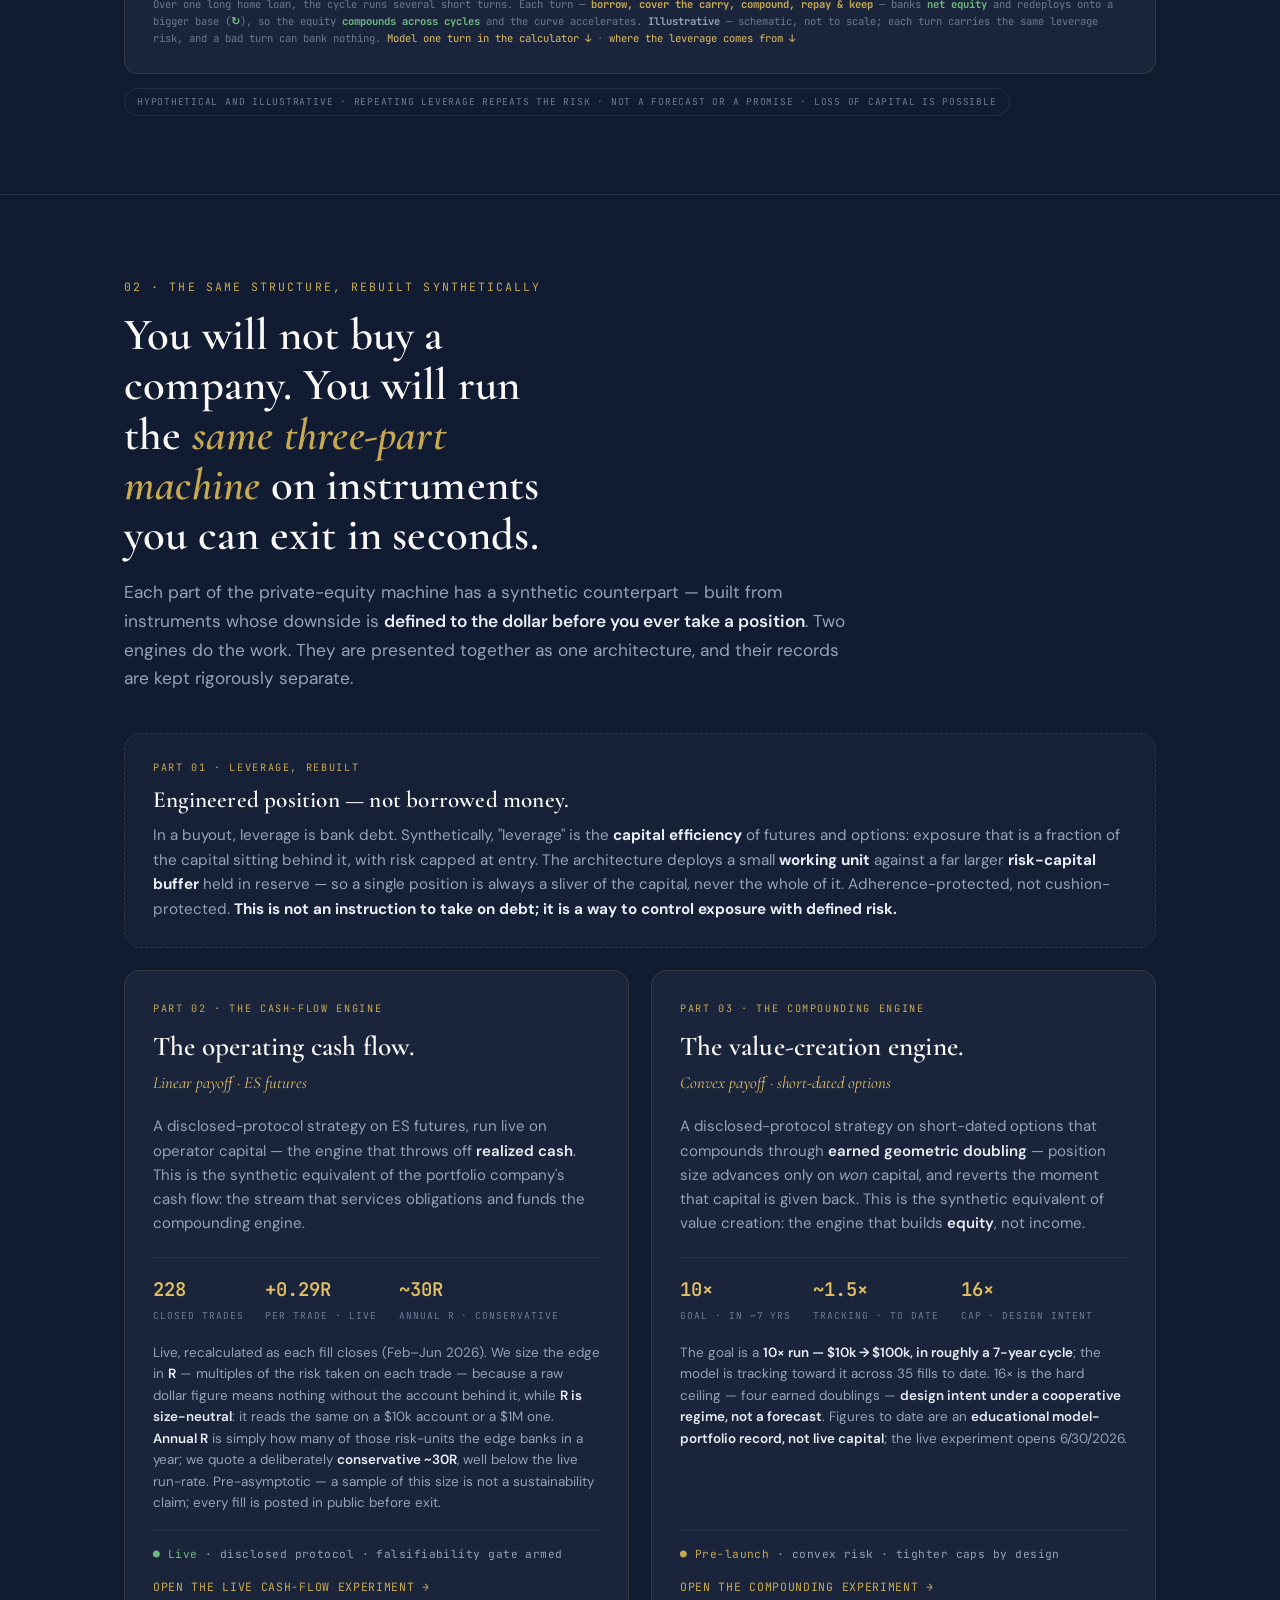
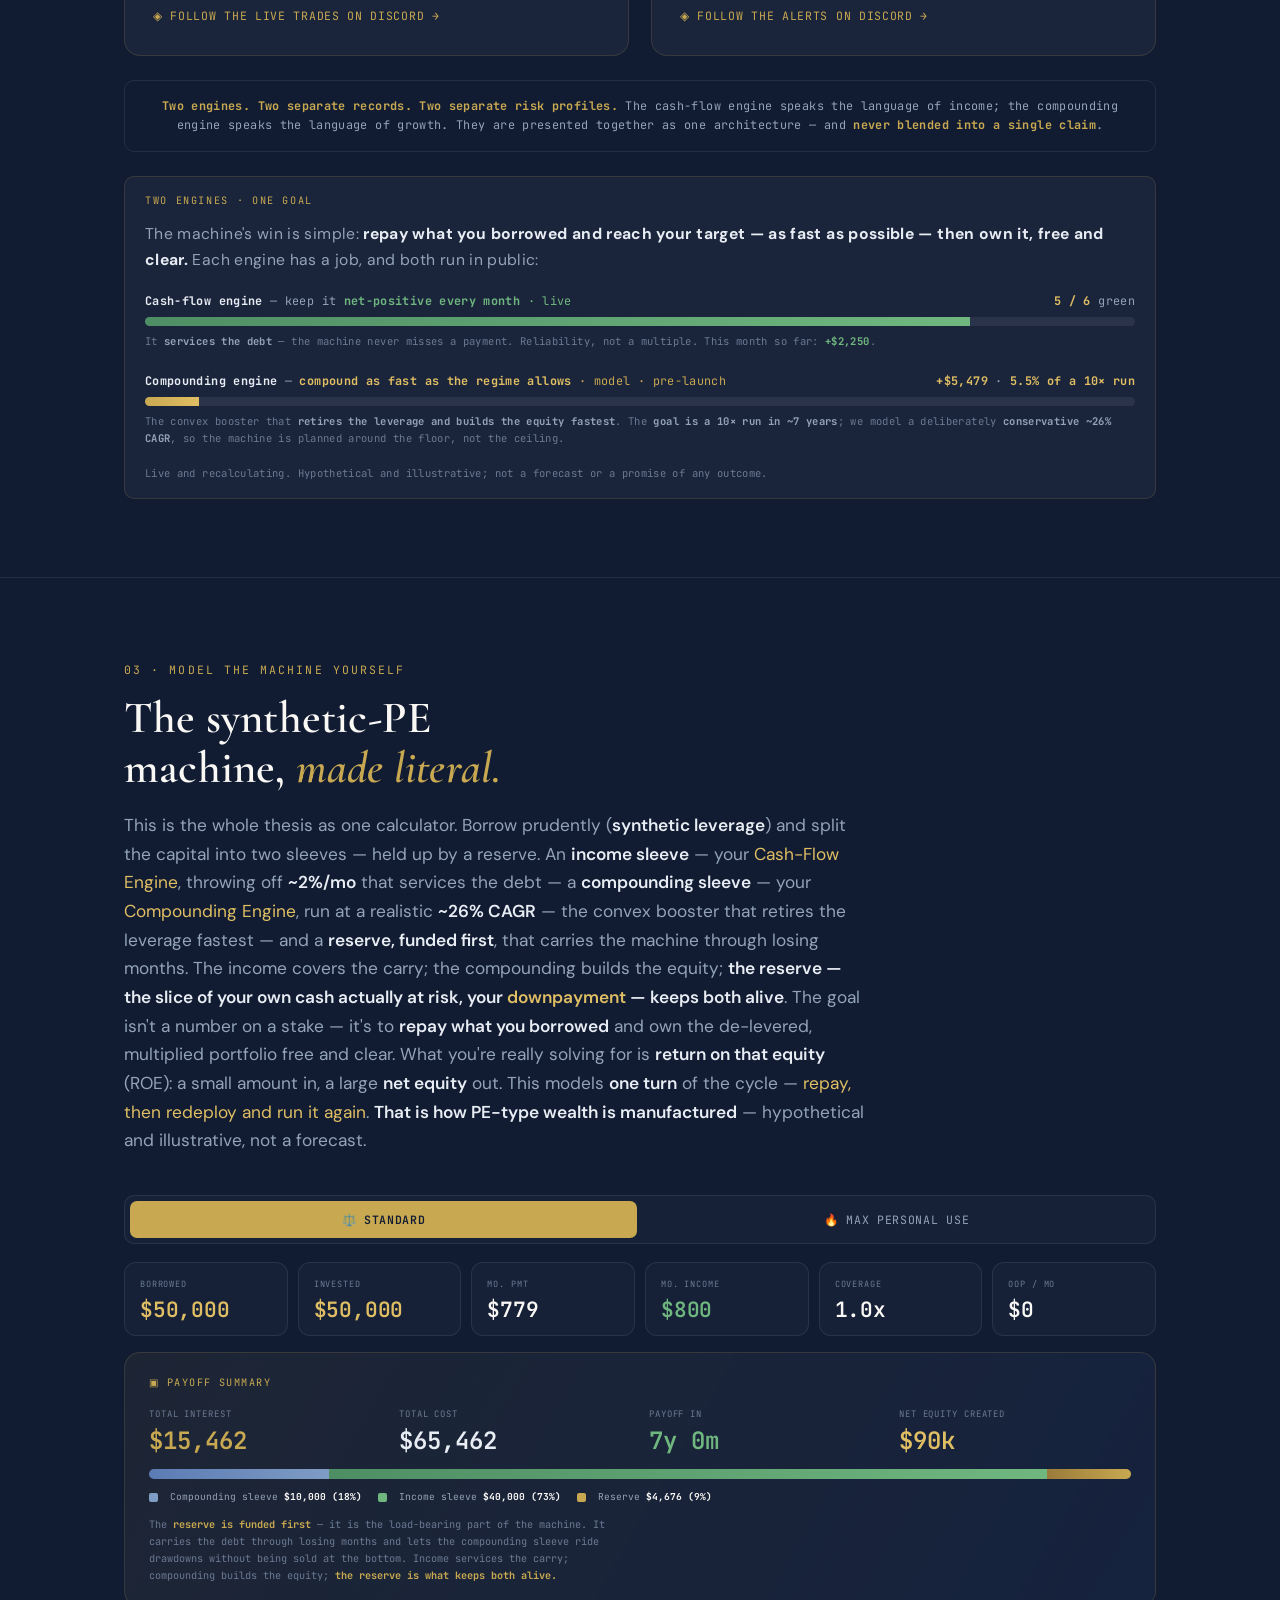
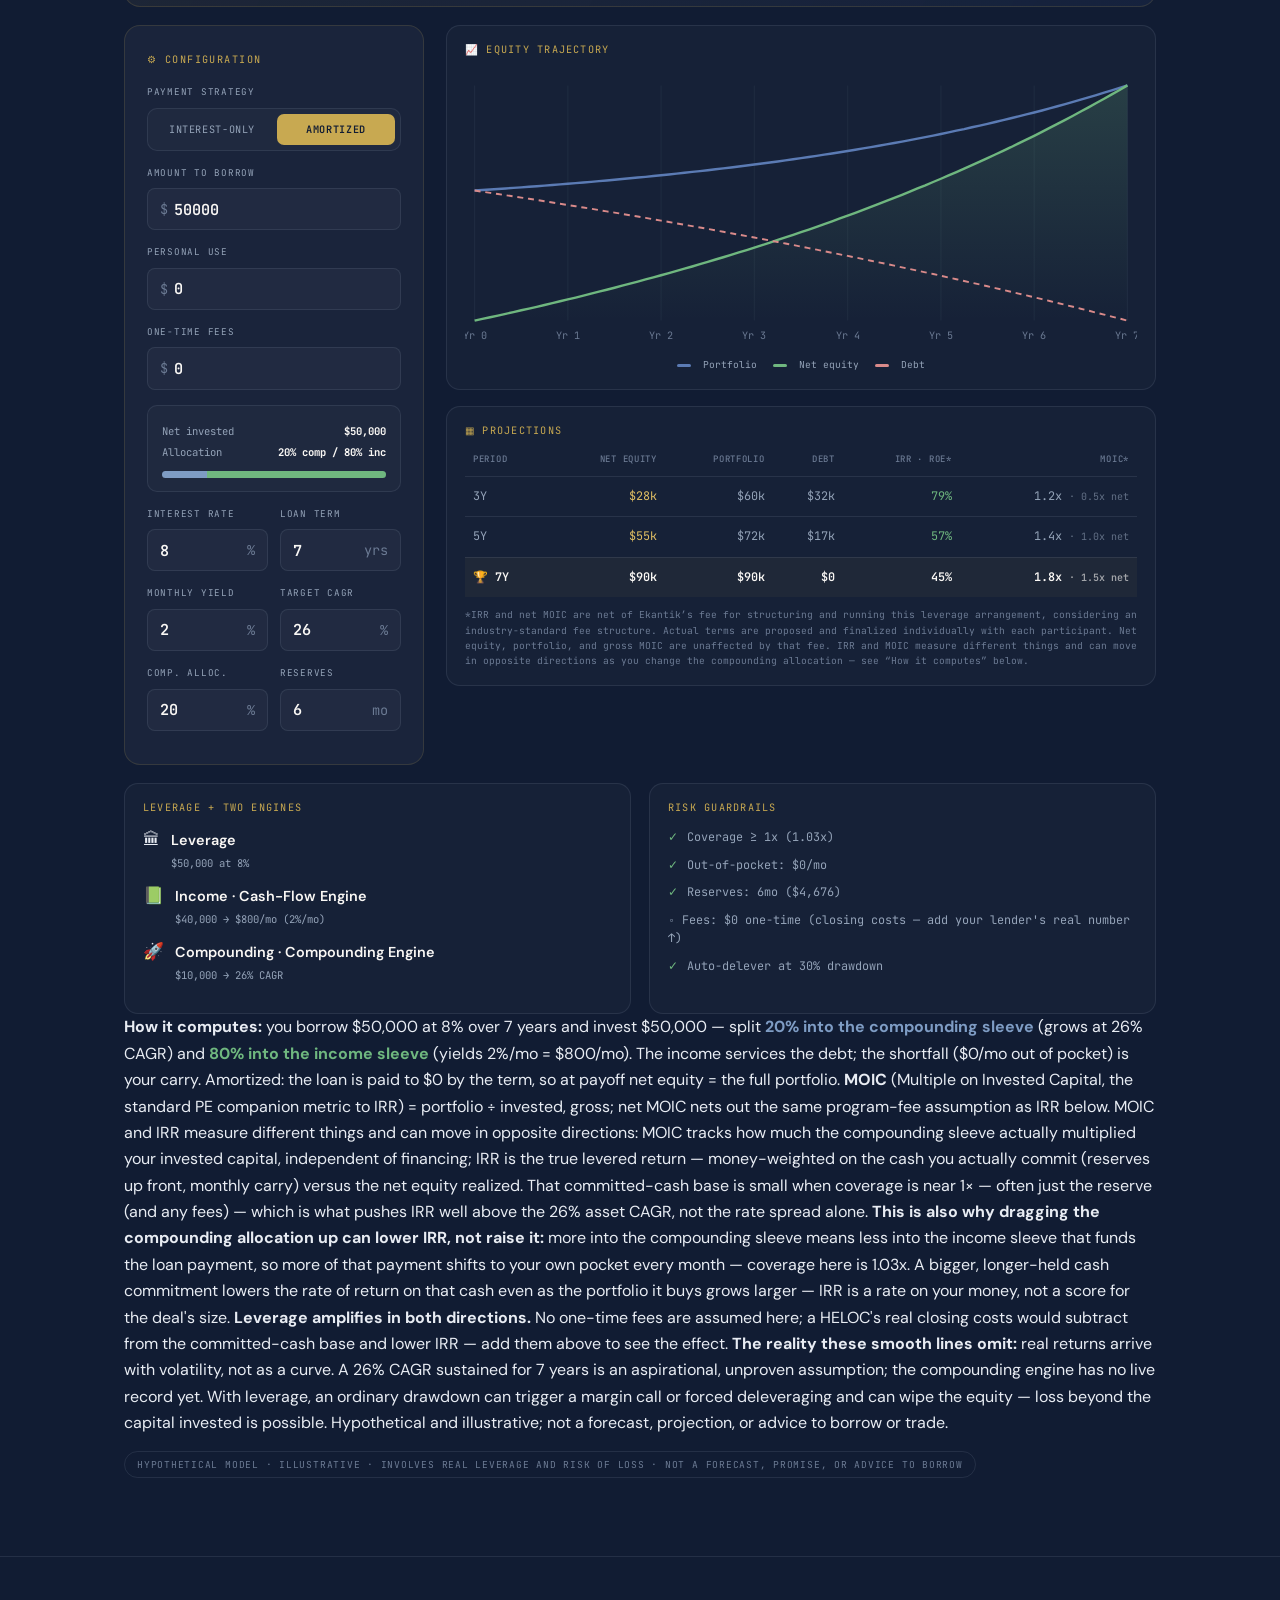
==== commit e64c2693: "Add MOIC (ILPA-standard IRR companion metric), honest at every allocation ILPA (Institutional Limite" ====
--- a/index.html
+++ b/index.html
@@ -1329,10 +1329,10 @@
         <div class="pe-panel">
           <div class="ph">▦ Projections</div>
           <table class="pe-proj">
-            <thead><tr><th>Period</th><th>Net equity</th><th>Portfolio</th><th>Debt</th><th>IRR · ROE*</th><th>Multiple</th></tr></thead>
+            <thead><tr><th>Period</th><th>Net equity</th><th>Portfolio</th><th>Debt</th><th>IRR · ROE*</th><th>MOIC*</th></tr></thead>
             <tbody id="pe-proj-body"></tbody>
           </table>
-          <p style="font-family:var(--mono);font-size:.6rem;color:var(--slate-dim);line-height:1.6;margin-top:10px">*IRR is net of Ekantik&rsquo;s fee for structuring and running this leverage arrangement, considering an industry-standard fee structure. Actual terms are proposed and finalized individually with each participant. Net equity, portfolio, and multiple are gross of that fee.</p>
+          <p style="font-family:var(--mono);font-size:.6rem;color:var(--slate-dim);line-height:1.6;margin-top:10px">*IRR and net MOIC are net of Ekantik&rsquo;s fee for structuring and running this leverage arrangement, considering an industry-standard fee structure. Actual terms are proposed and finalized individually with each participant. Net equity, portfolio, and gross MOIC are unaffected by that fee. IRR and MOIC measure different things and can move in opposite directions as you change the compounding allocation &mdash; see &ldquo;How it computes&rdquo; below.</p>
         </div>
       </div>
     </div>
@@ -1403,10 +1403,11 @@
           <tr><td>Control</td><td><span class="v good">High — your own balance sheet</span><div class="s">Tune the allocation anytime</div></td><td><span class="v bad">None</span><div class="s">The GP makes every decision</div></td></tr>
           <tr><td>Income</td><td><span class="v good">From day one</span><div class="s">The Cash-Flow Engine pays monthly</div></td><td><span class="v bad">5–7 years out</span><div class="s">The J-curve — nothing until exit</div></td></tr>
           <tr><td>Target IRR</td><td><span class="v good" id="vt-irr-synth" style="font-size:1.15em">~45%*</span><div class="s">Net of fees · from the calculator above, at the modeled term &mdash; the leverage is the difference</div></td><td><span class="v warn">15–25%</span><div class="s">Net of the same fee structure — no leverage on your own capital</div></td></tr>
+          <tr><td>MOIC*</td><td><span class="v warn" id="vt-moic-synth" style="font-size:1.15em">~1.5x</span><div class="s">Net · yours to dial — rises with the compounding allocation you choose above, as IRR falls</div></td><td><span class="v warn">2.0x – 2.5x</span><div class="s">Net · 5&ndash;7yr hold, per Cambridge Associates &mdash; fixed by the GP, not you</div></td></tr>
         </tbody>
       </table>
     </div>
-    <p style="font-family:var(--mono);font-size:.62rem;color:var(--slate-dim);line-height:1.6;margin:10px 0 8px">*Synthetic PE Target IRR is computed live from the calculator above, at its current inputs and net of an industry-standard fee assumption &mdash; it updates if those inputs change and is not fixed at any single number.</p>
+    <p style="font-family:var(--mono);font-size:.62rem;color:var(--slate-dim);line-height:1.6;margin:10px 0 8px">*Synthetic PE Target IRR and MOIC are computed live from the calculator above, at its current inputs and net of an industry-standard fee assumption &mdash; both update if those inputs change and are not fixed at any single number. IRR and MOIC move in opposite directions as you change the compounding allocation: a traditional PE fund fixes that trade-off for you, this doesn&rsquo;t. Traditional PE figures are industry benchmarks (Cambridge Associates), not any specific fund&rsquo;s results.</p>
     <span class="compliance-pill">Illustrative comparison · target/hypothetical figures, not guarantees · not investment advice or an offer</span>
   </div>
 </section>
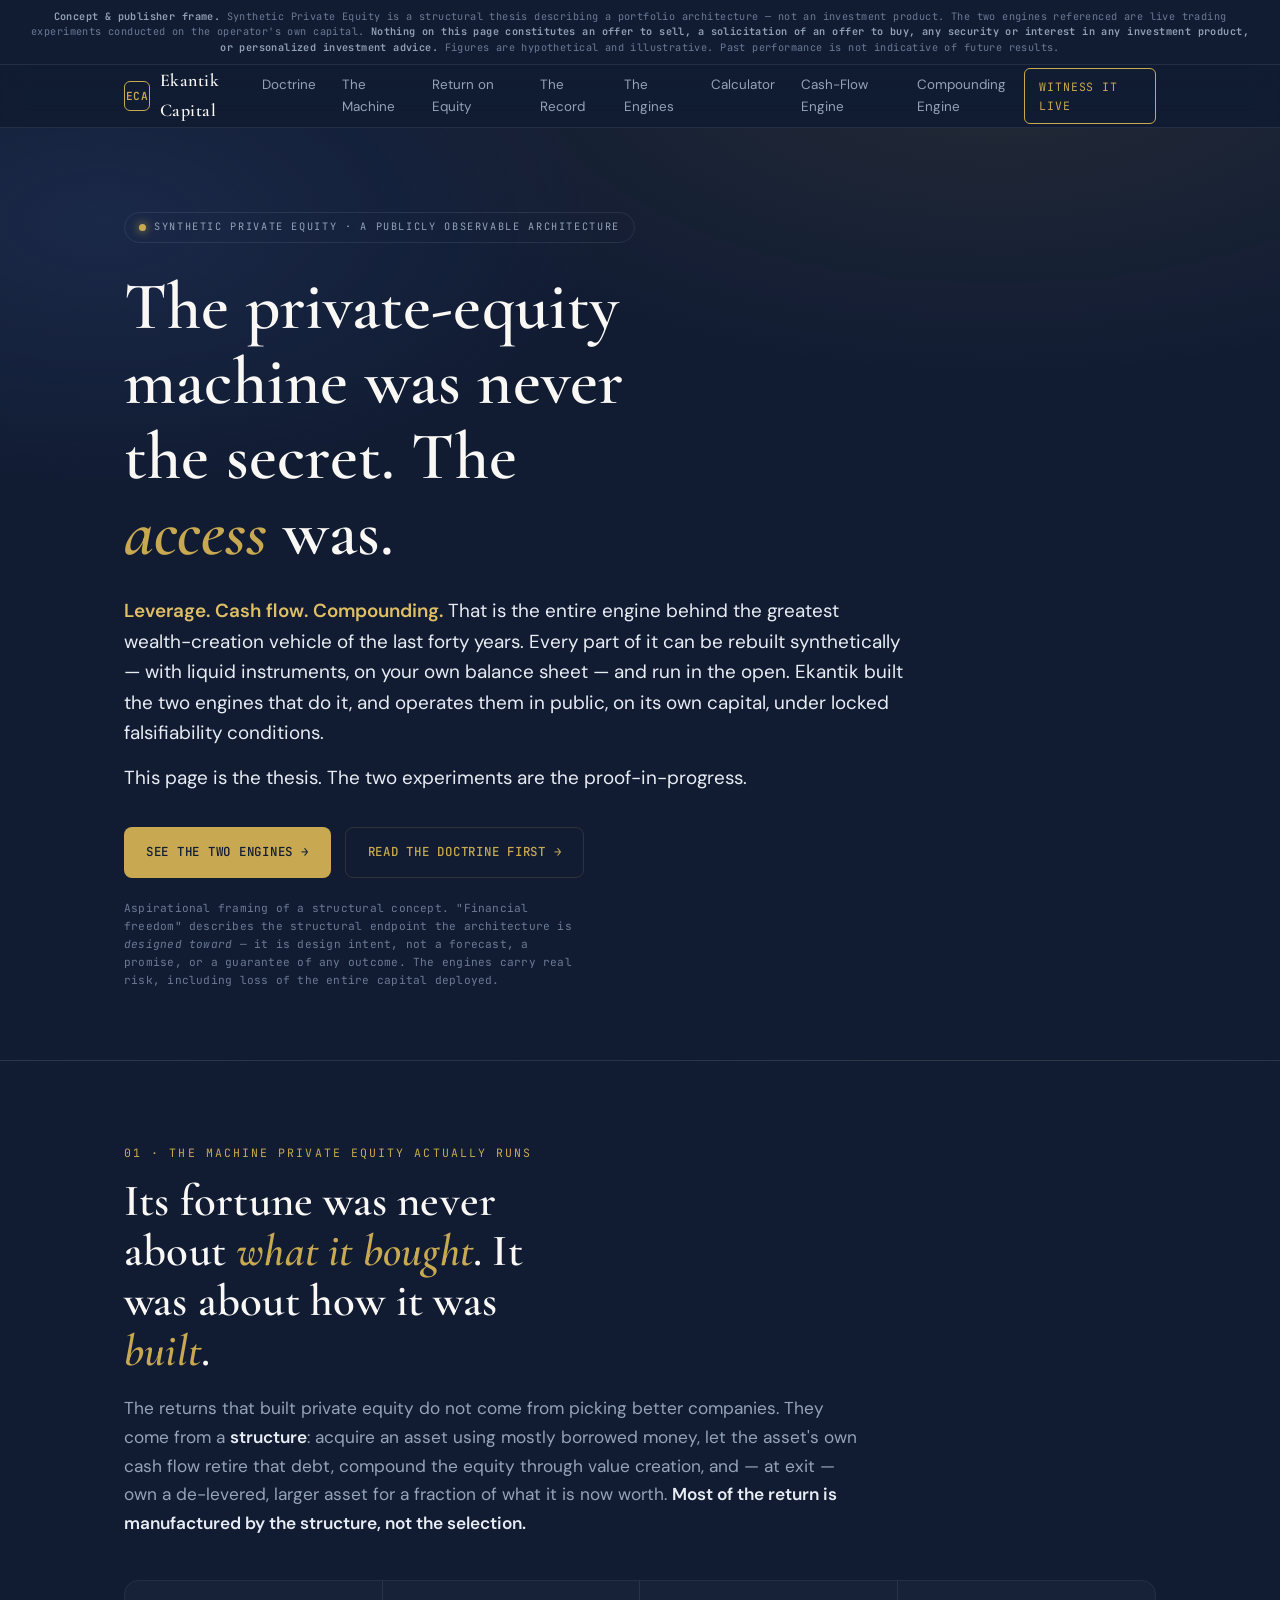
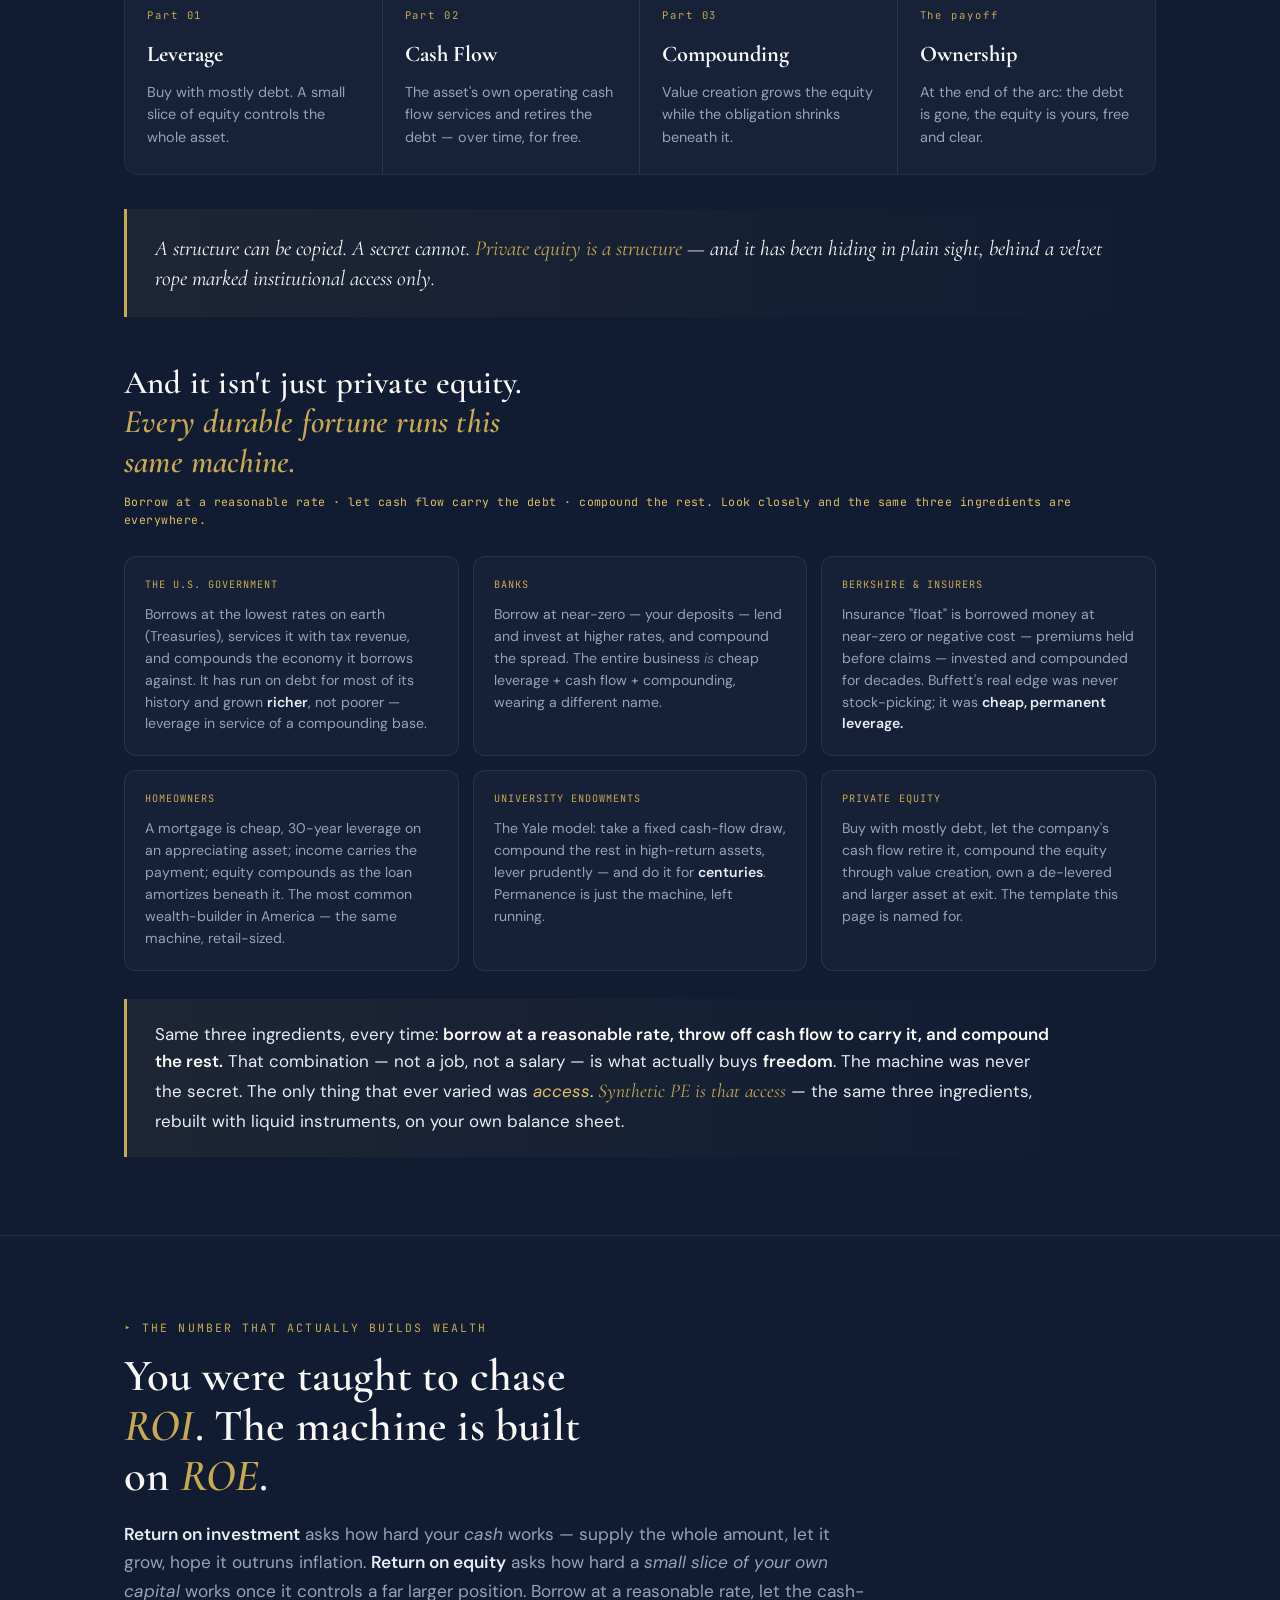
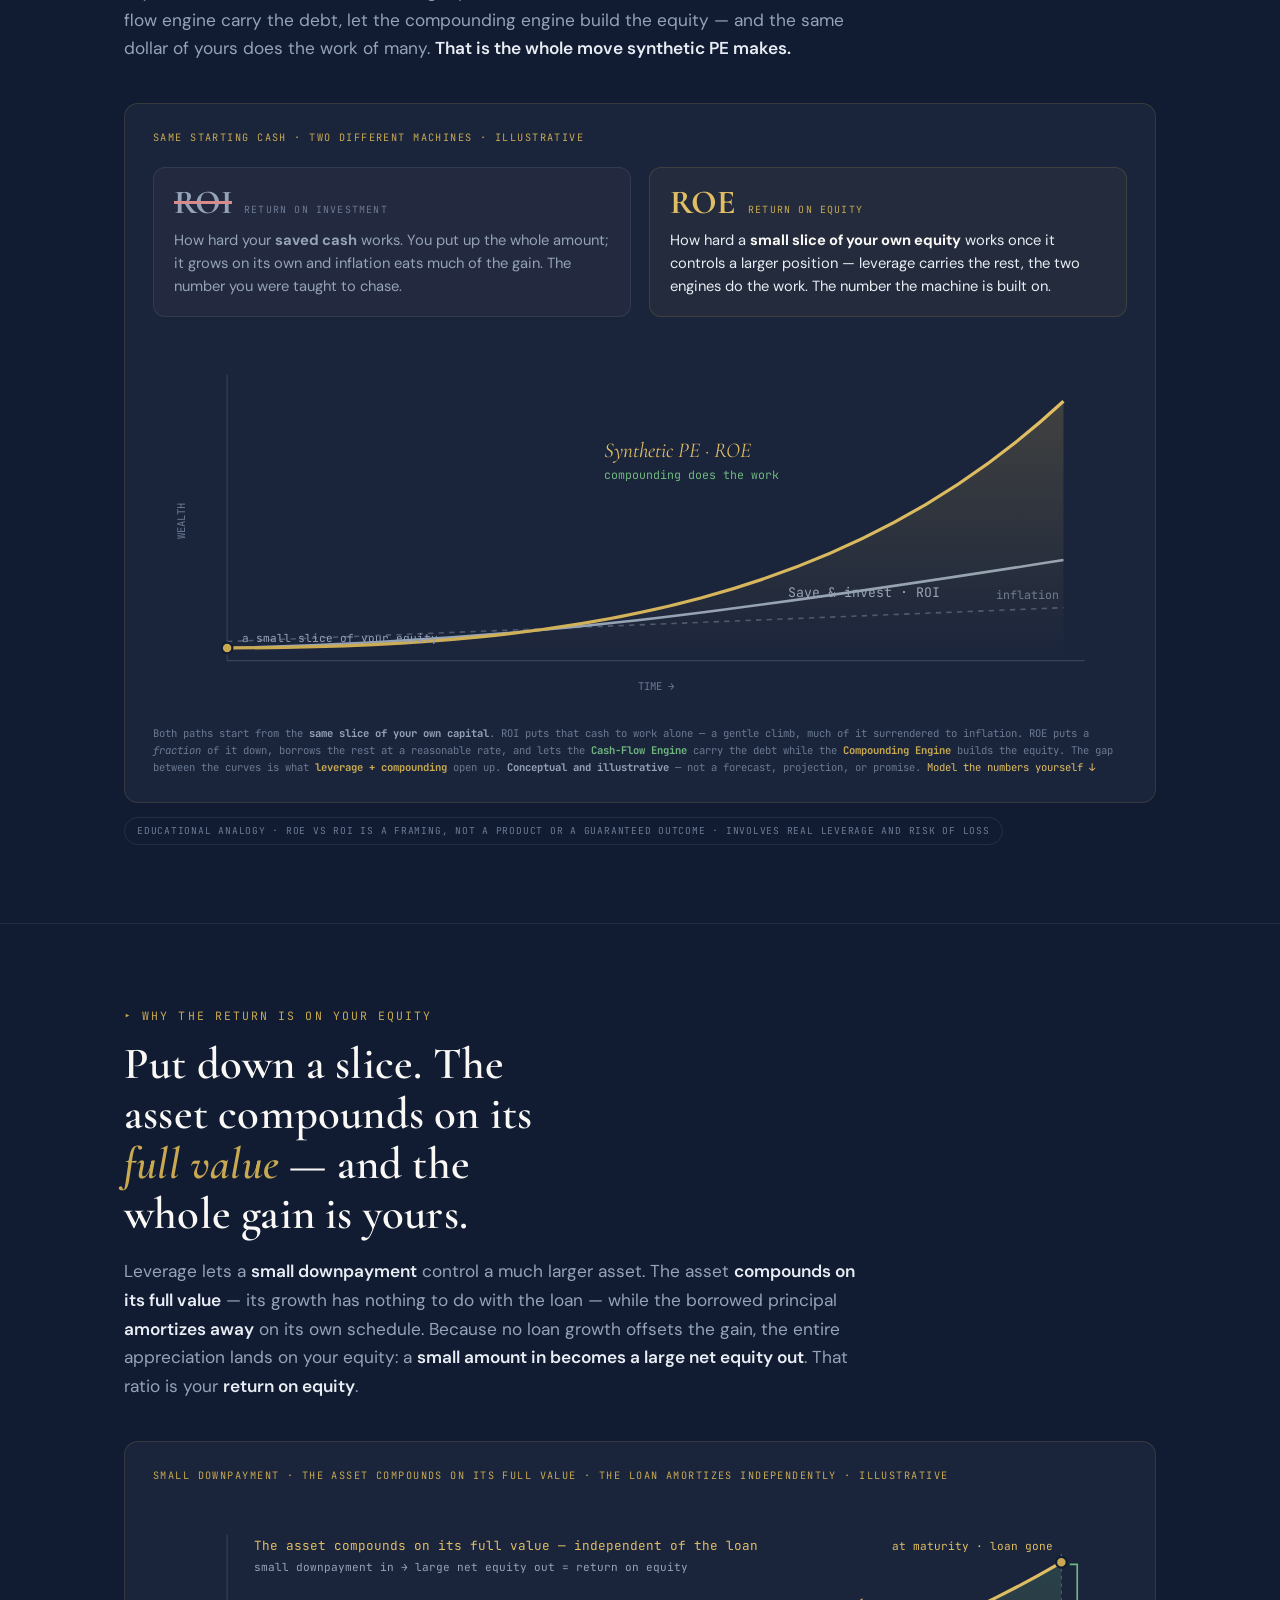
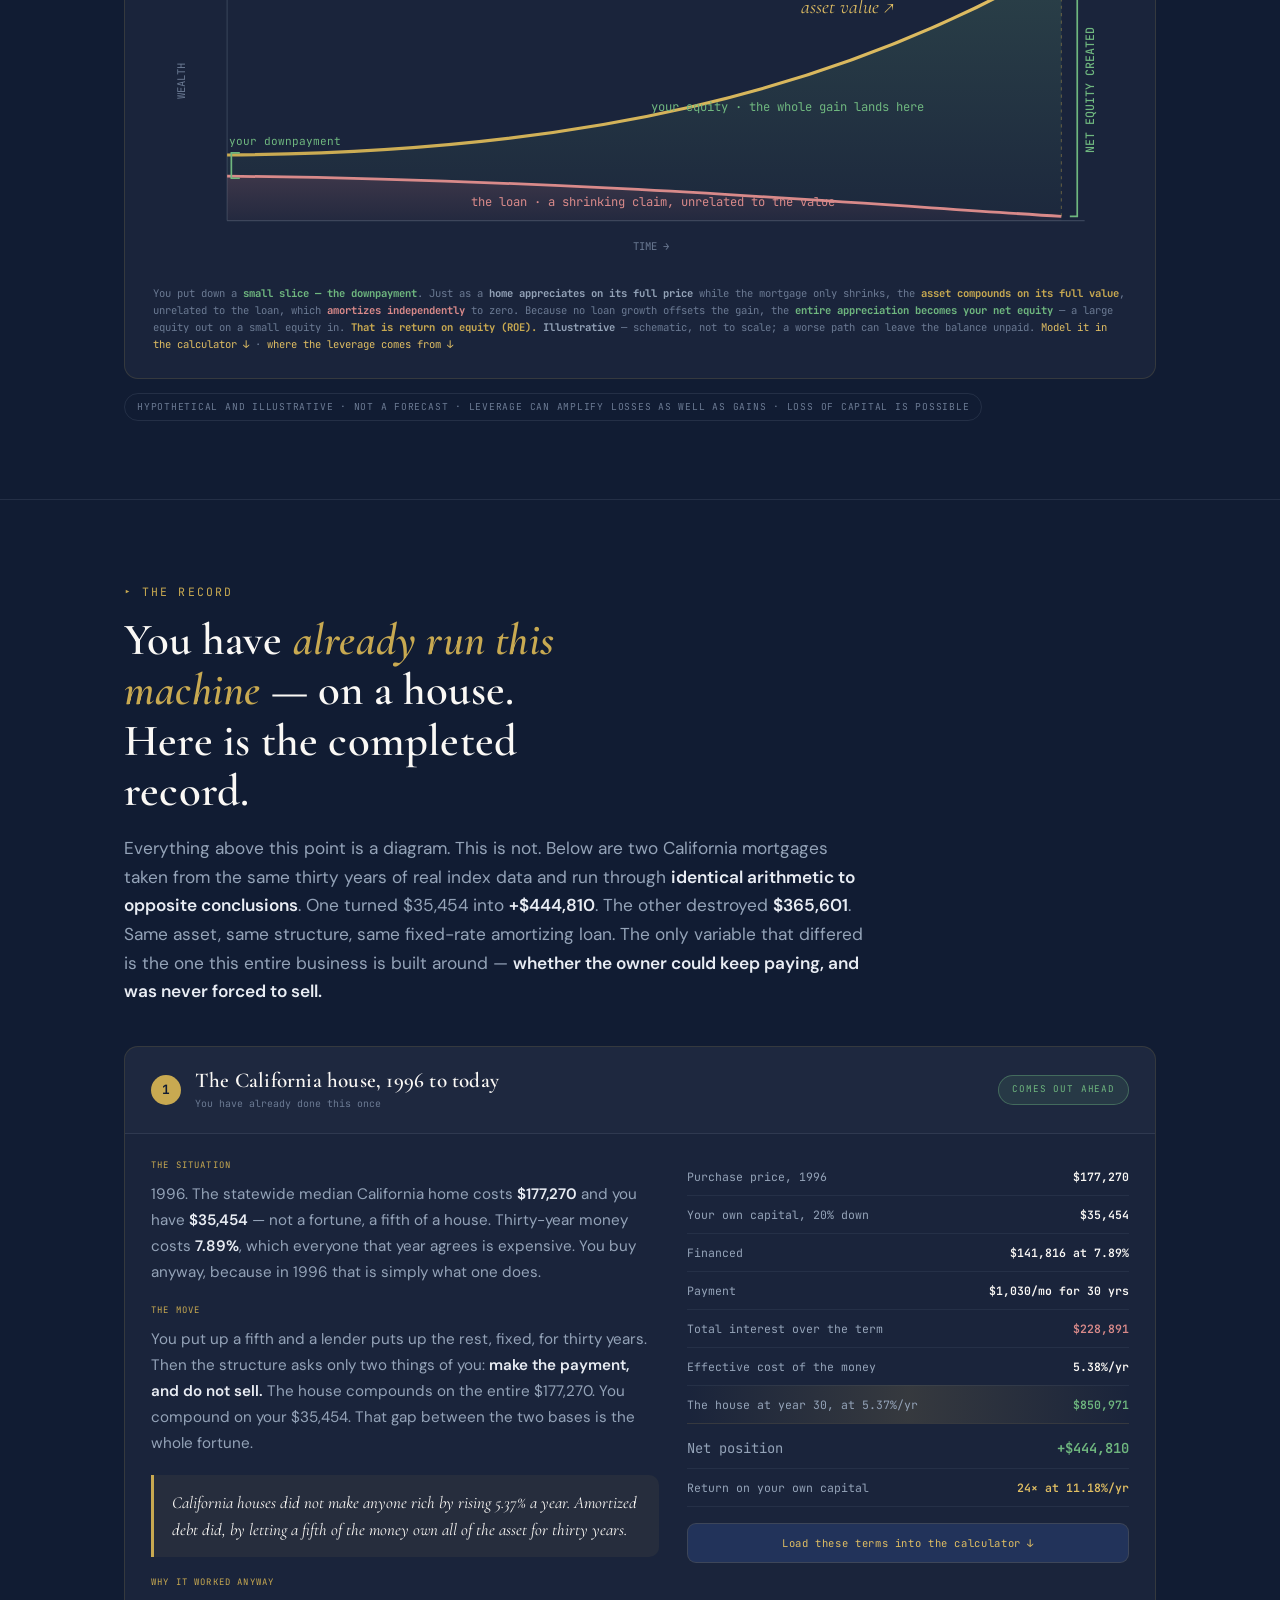
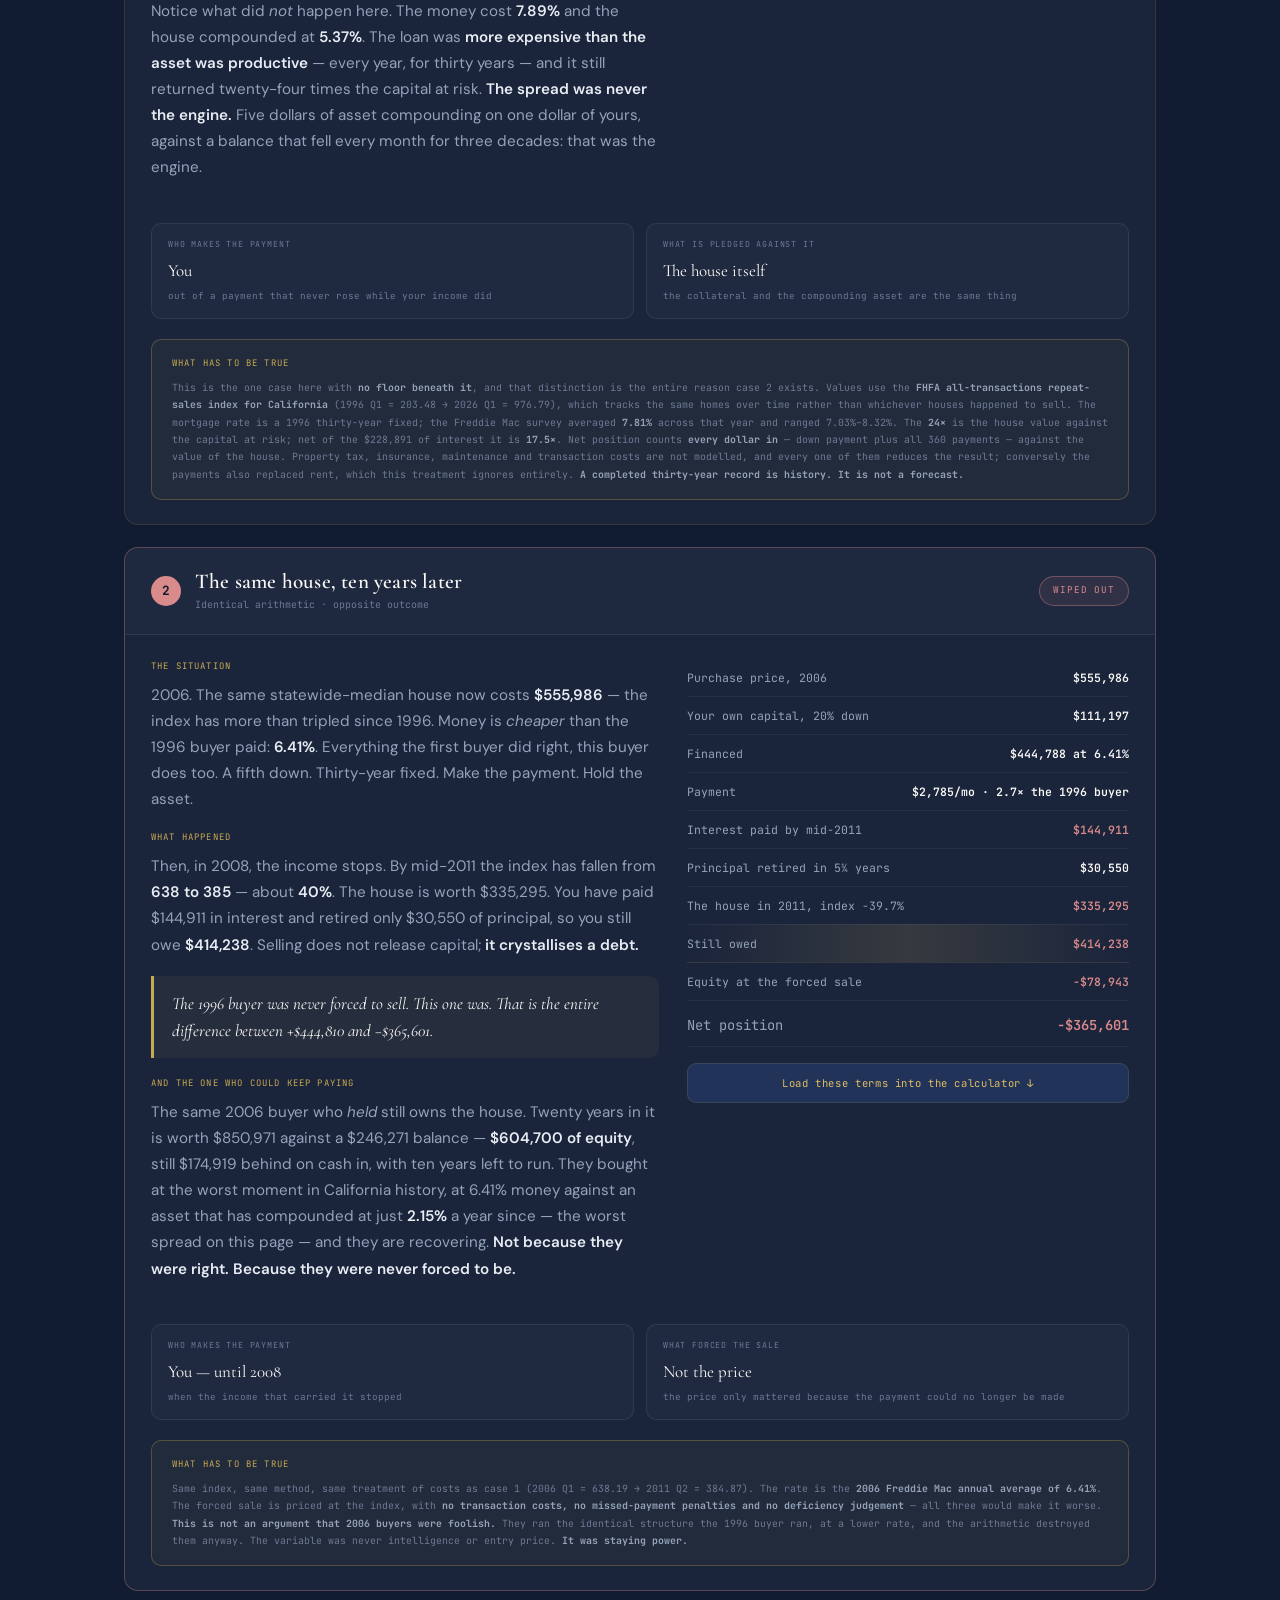
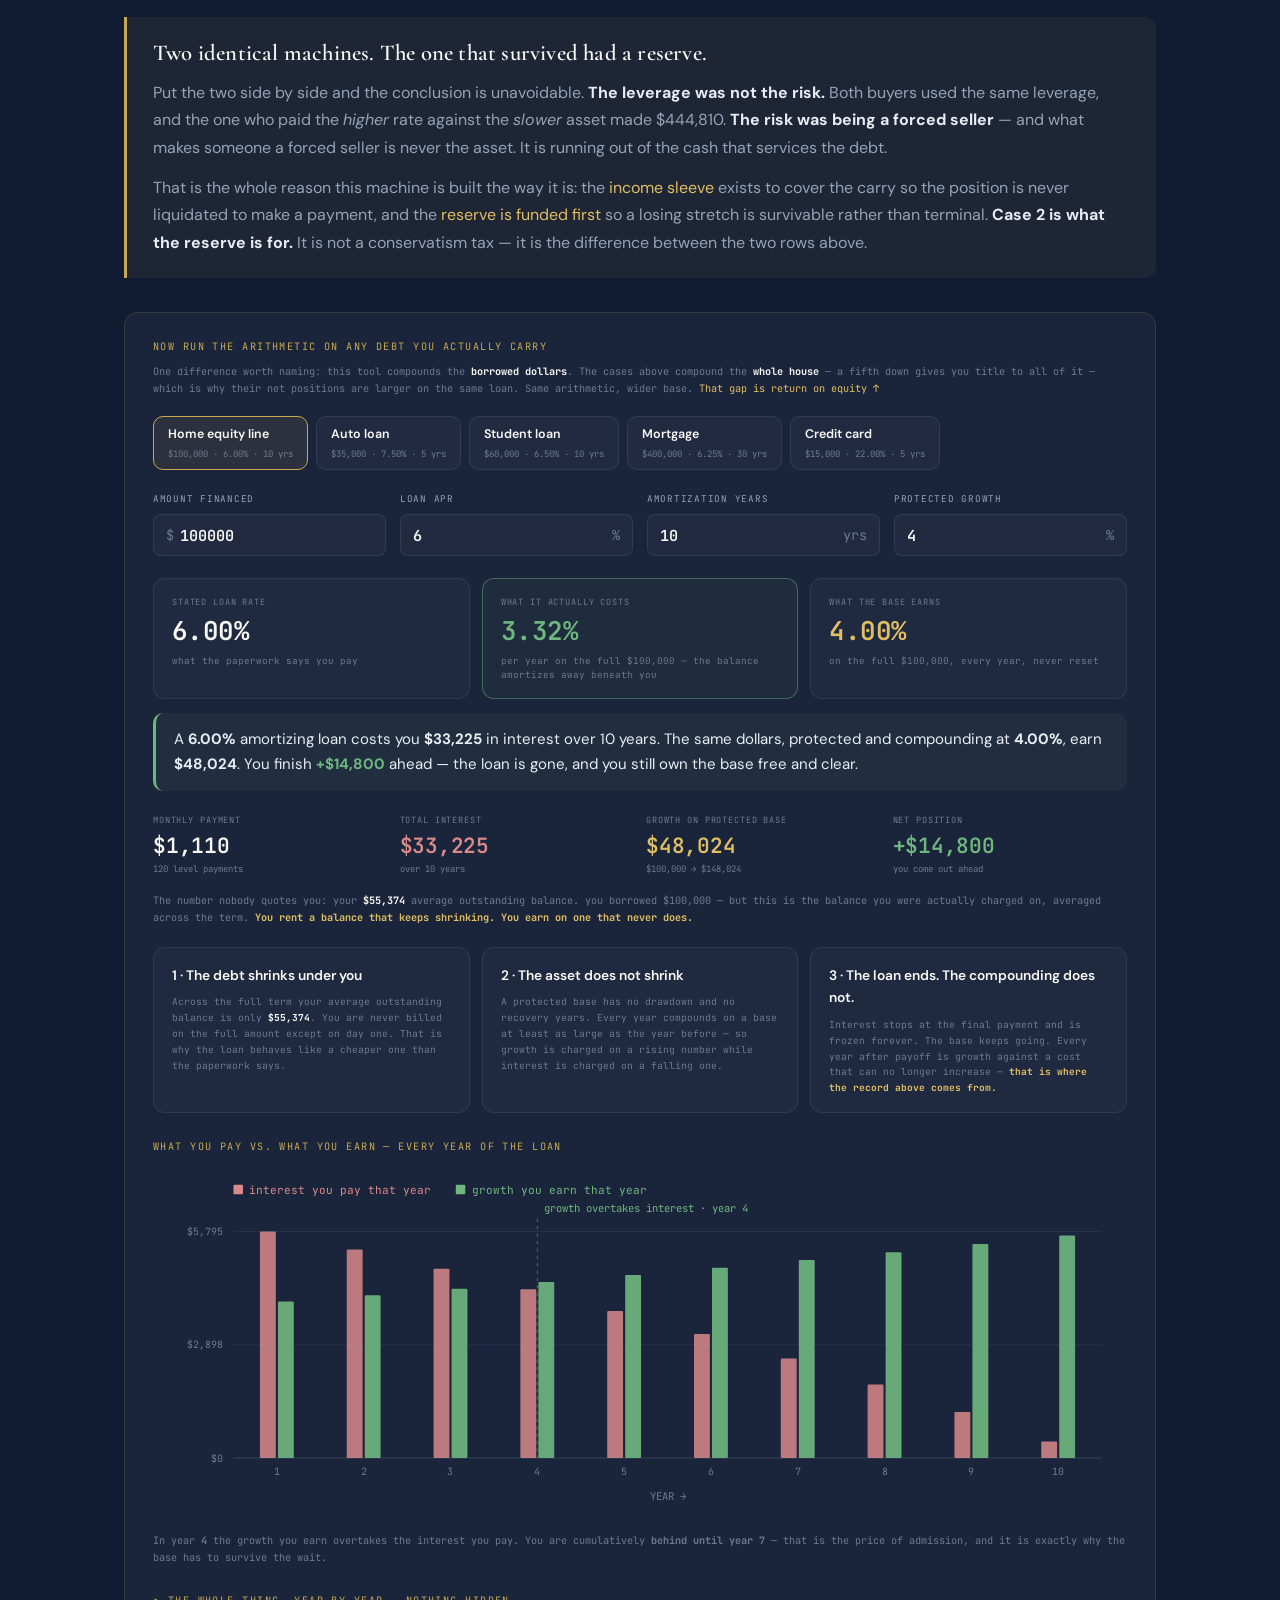
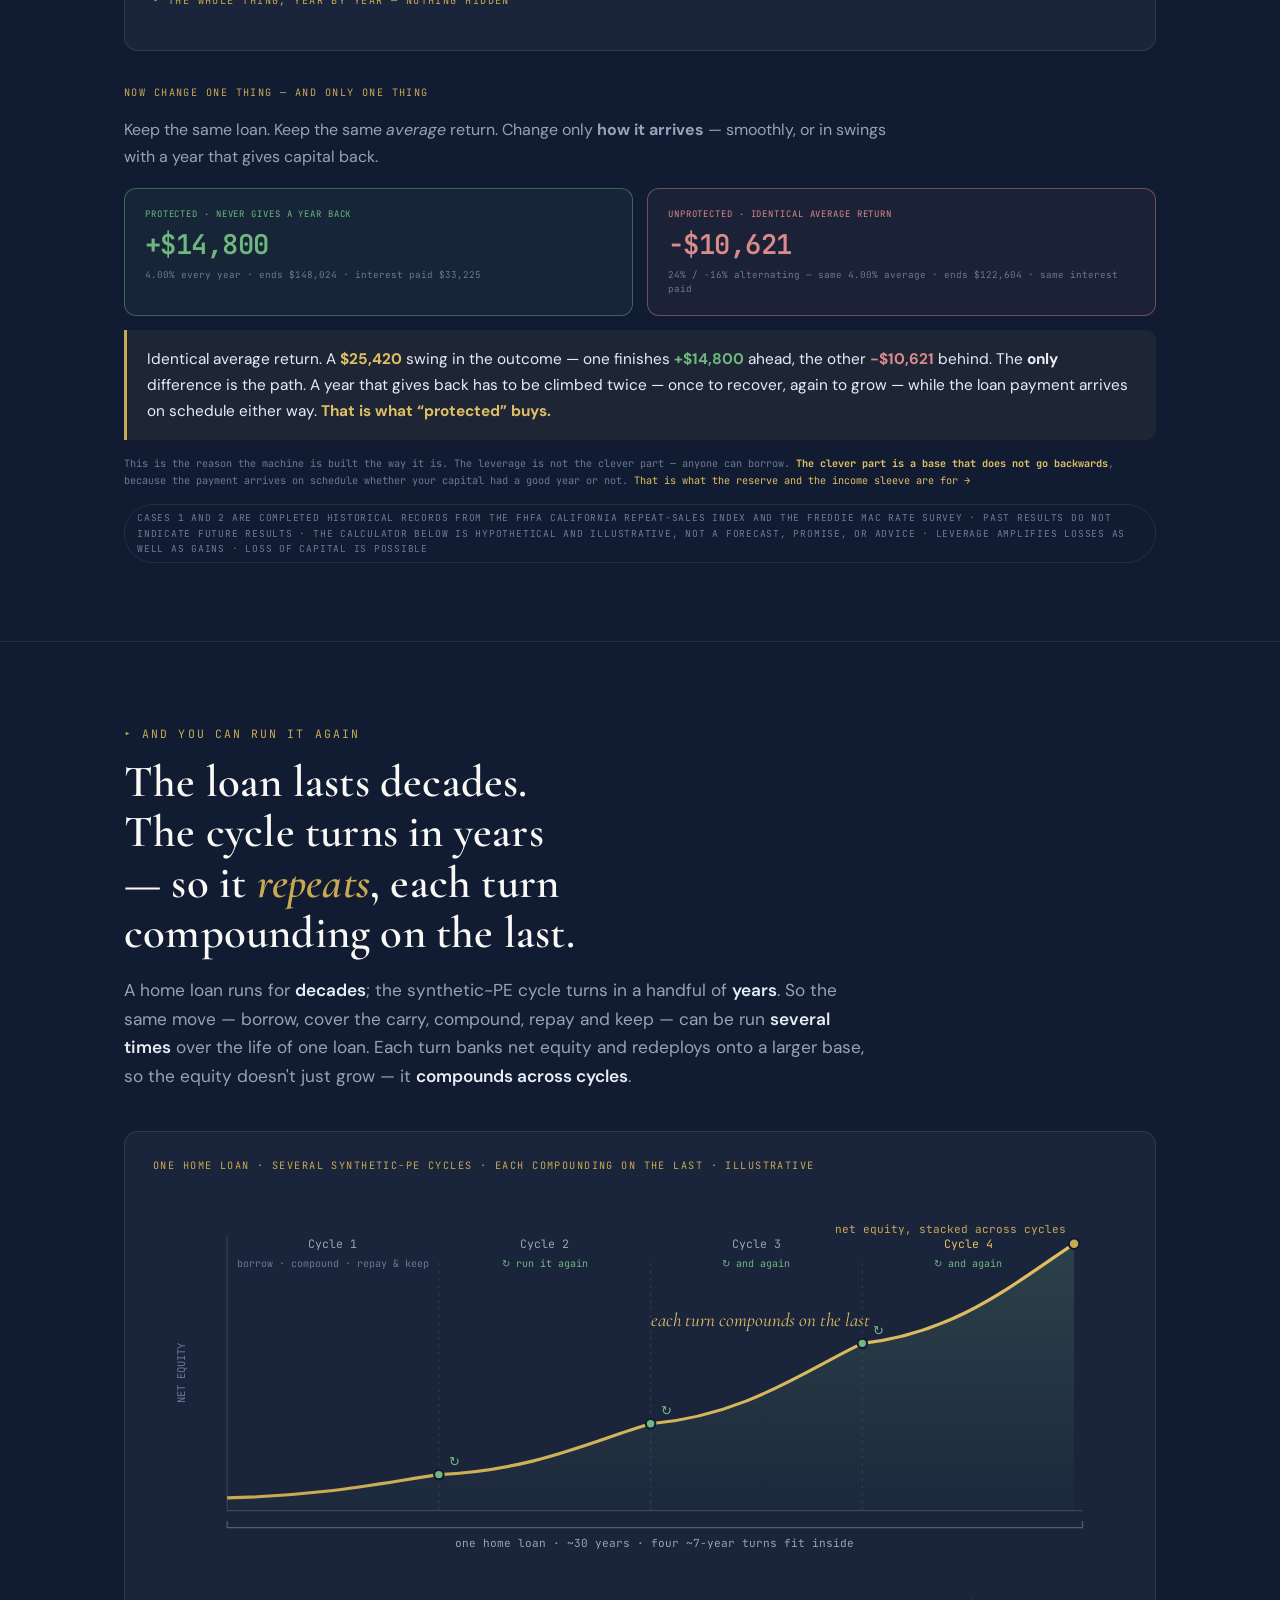
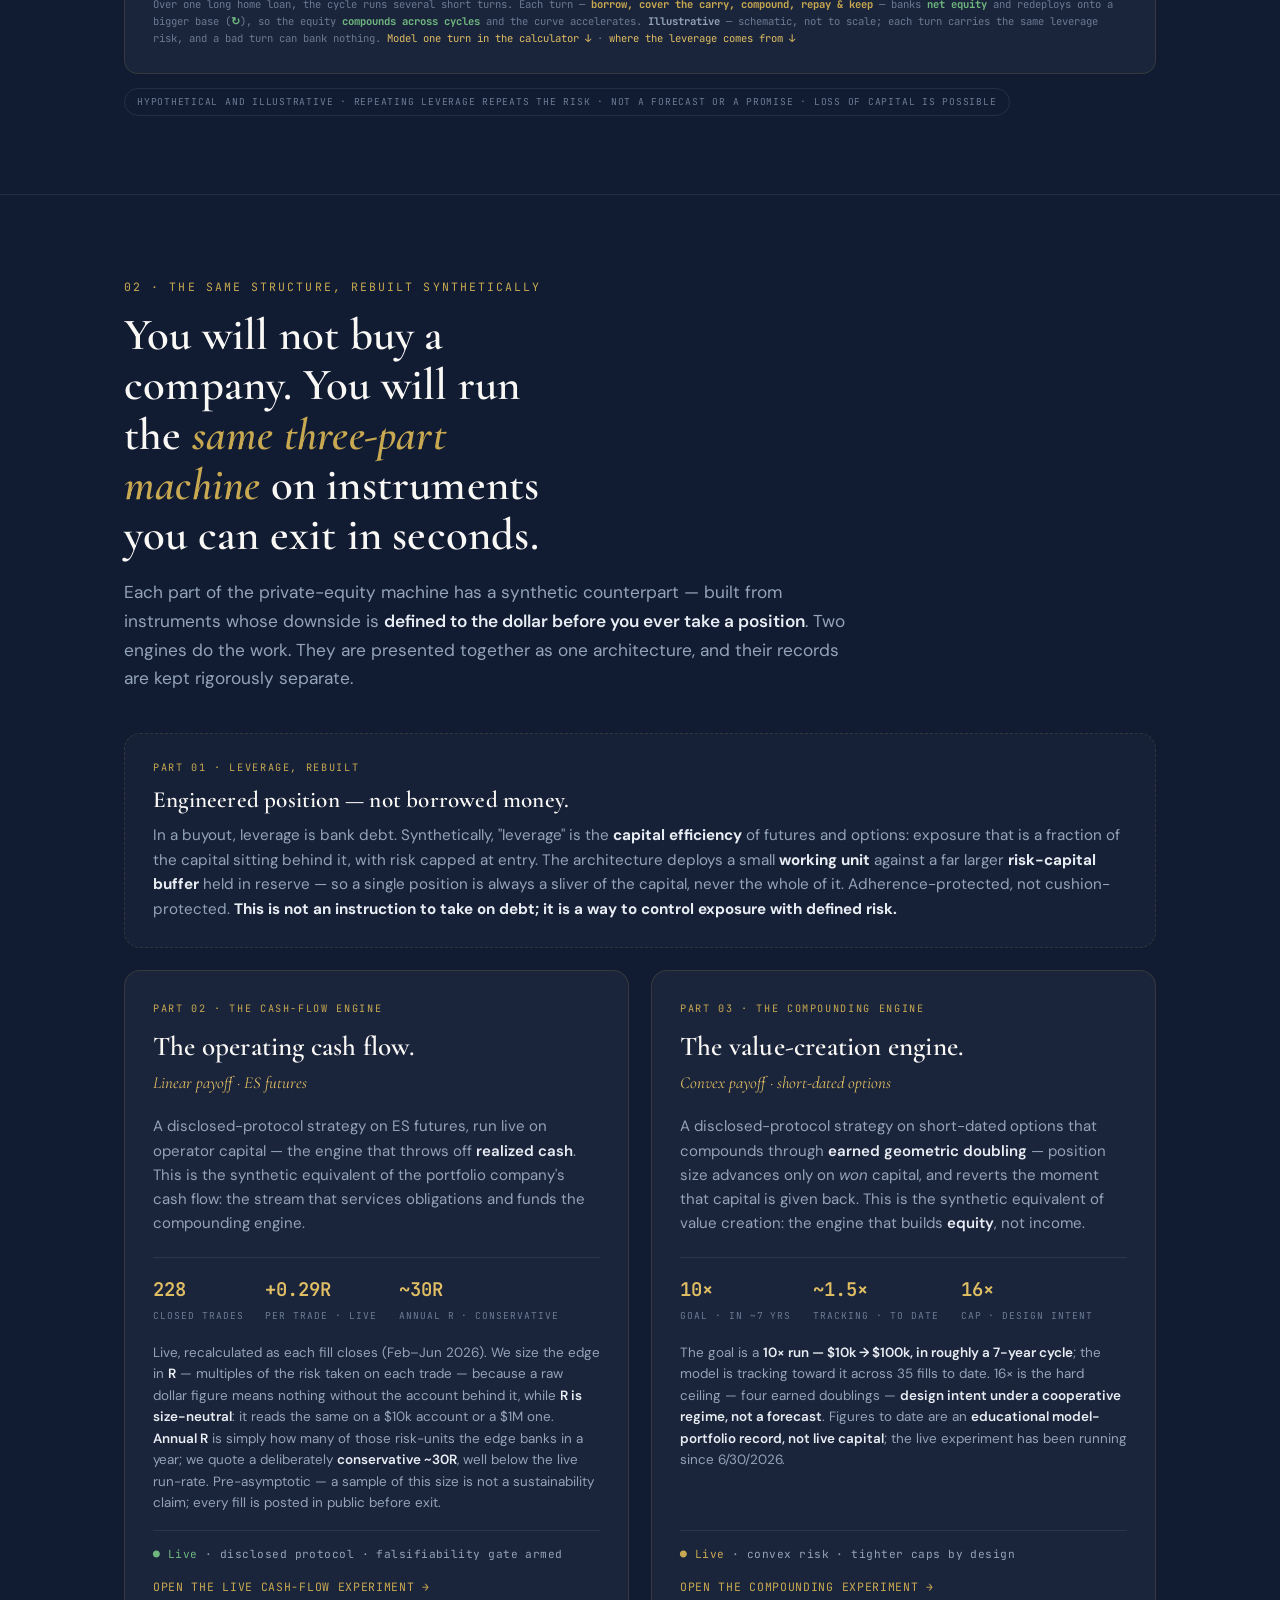
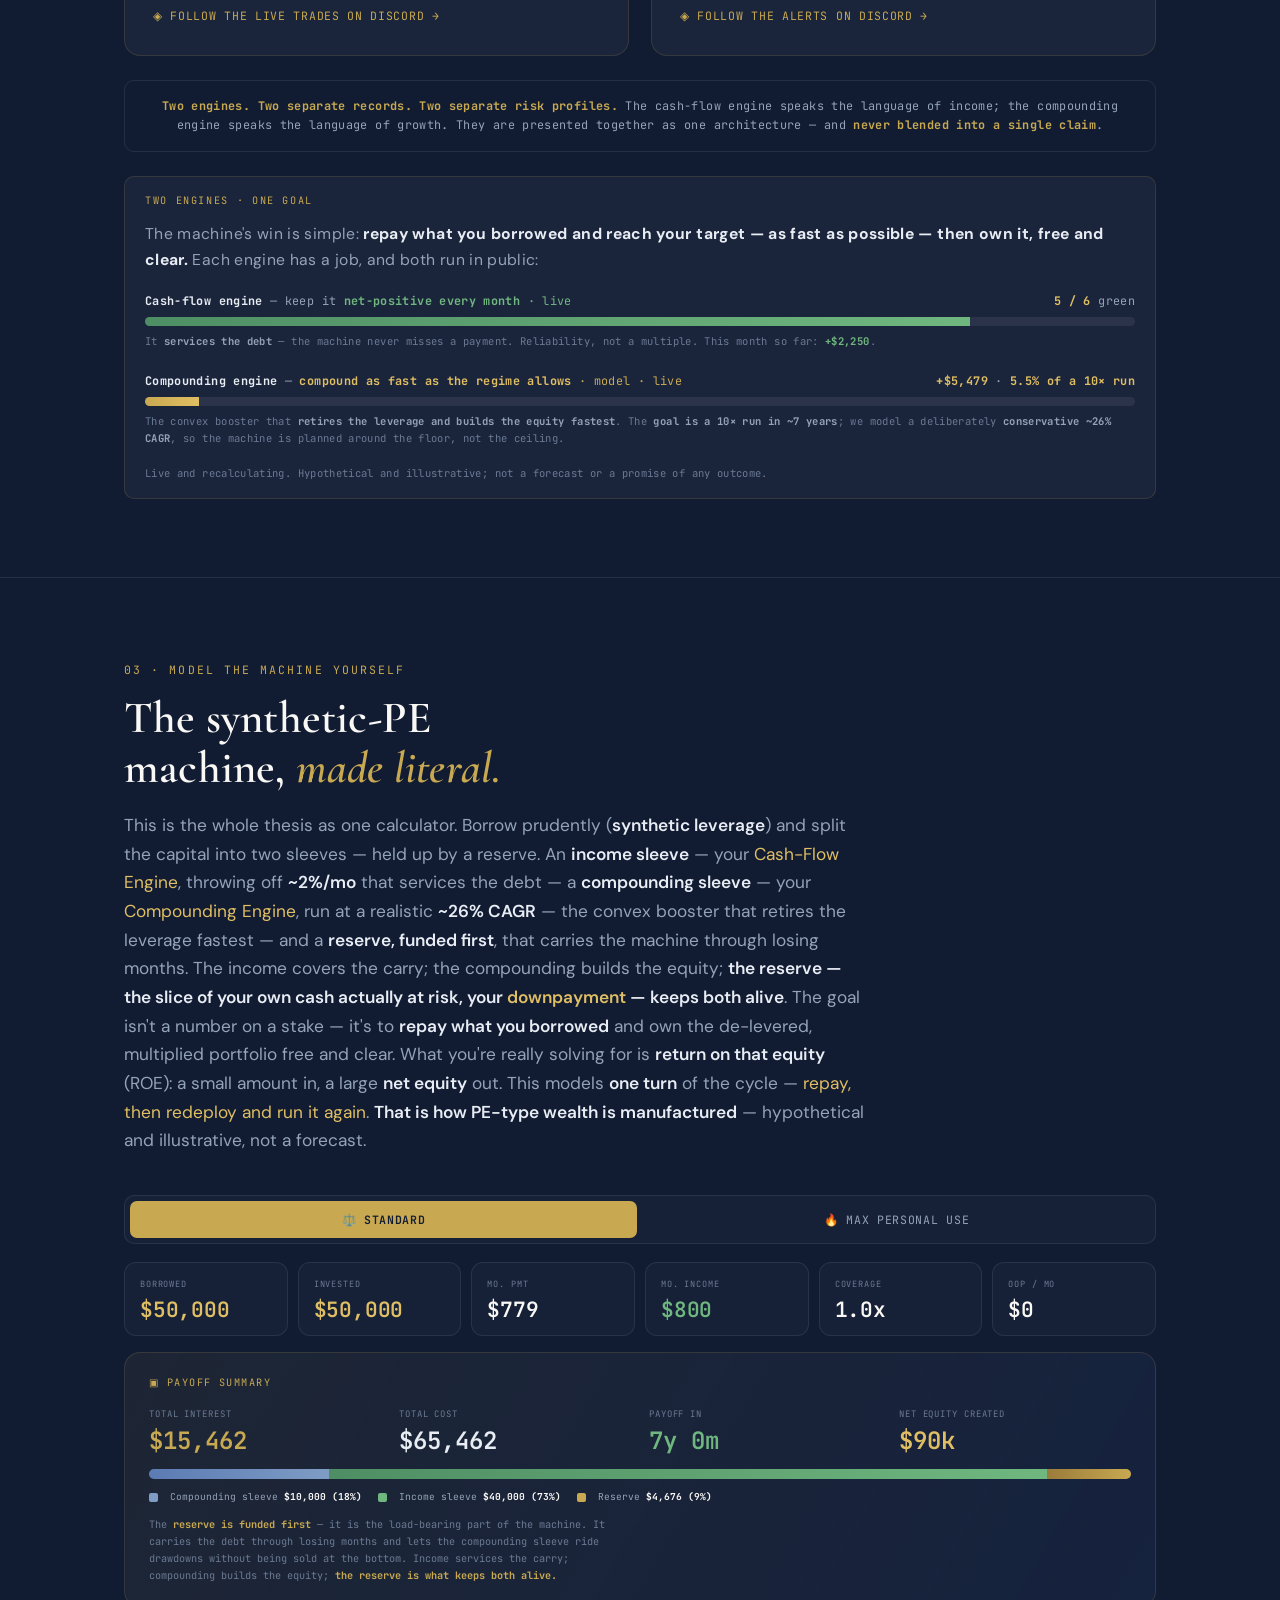
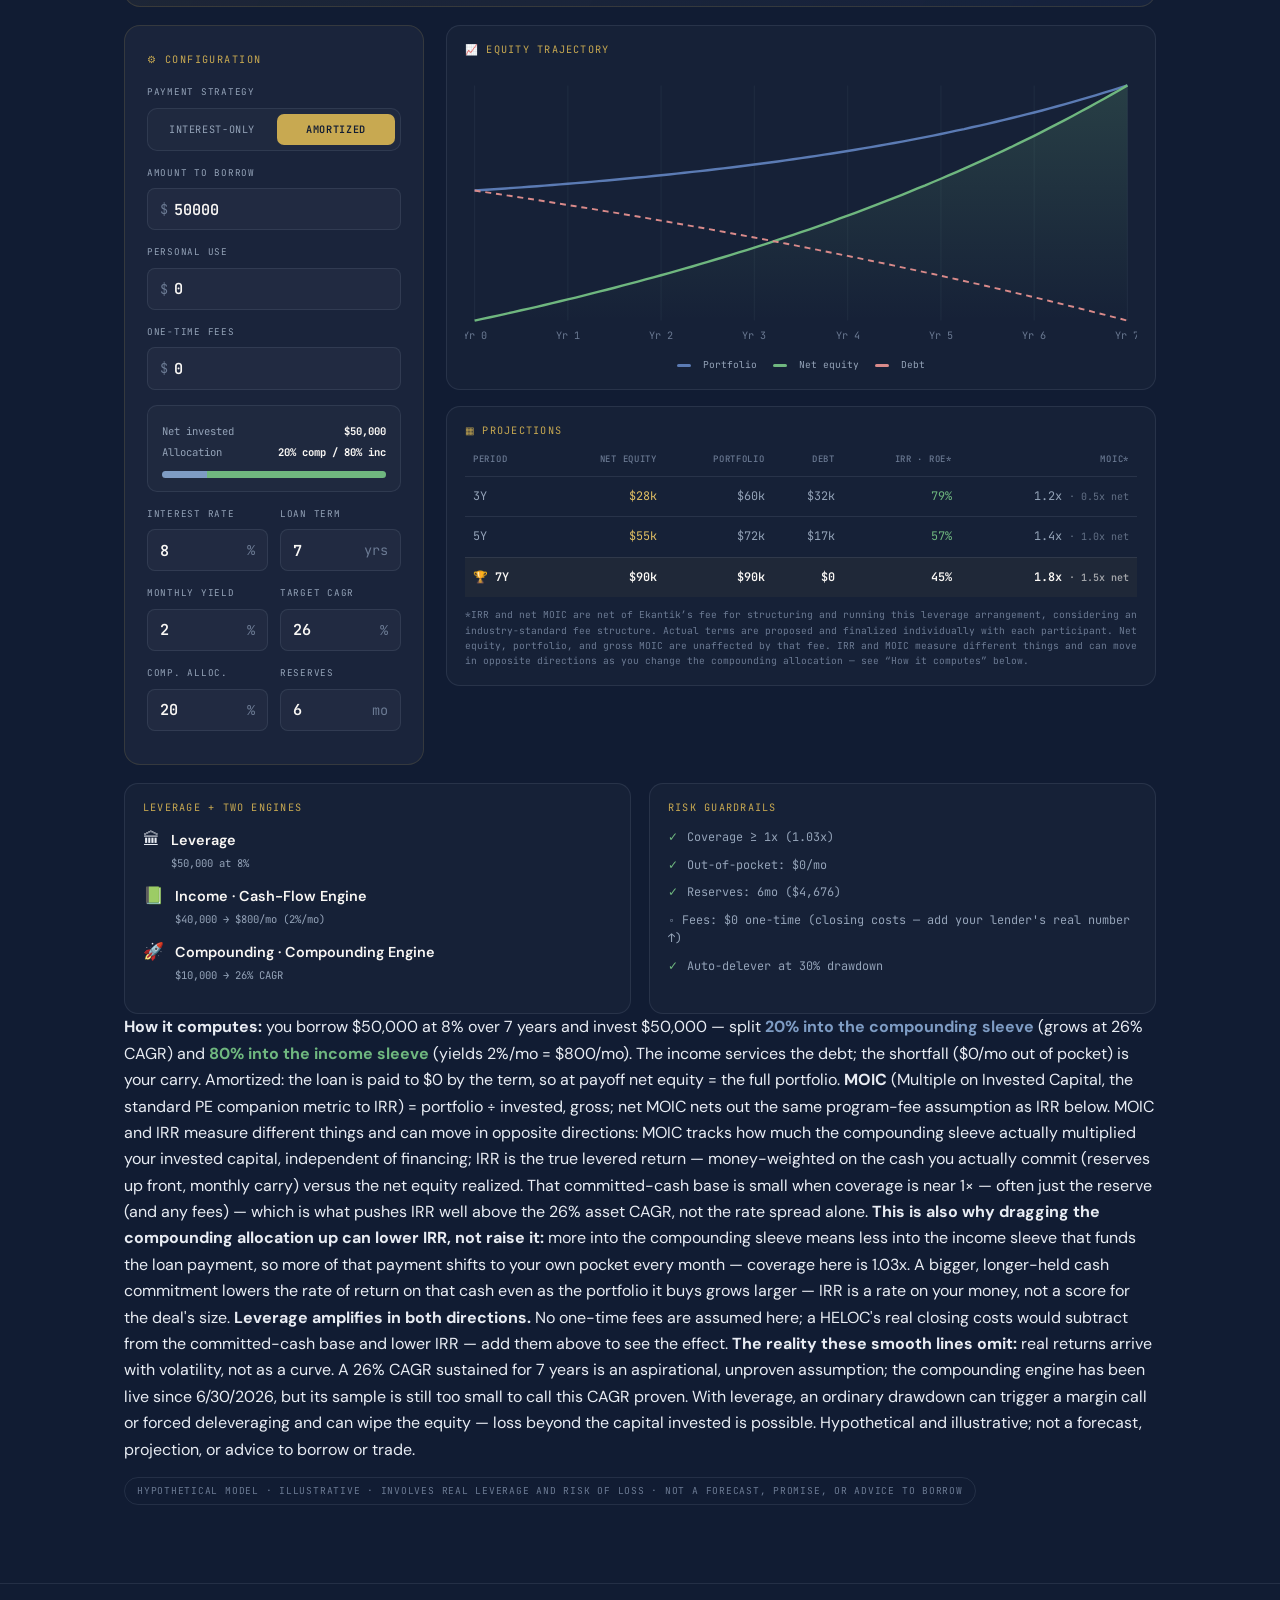
==== commit 6aff0b99: "Update Compounding Engine copy: pre-launch -> live (real trades on record) The 6/30/2026 launch date" ====
--- a/index.html
+++ b/index.html
@@ -504,7 +504,7 @@
 
 <!-- DISCLOSURE BAR -->
 <div class="disclosure-bar">
-  <strong>Concept &amp; publisher frame.</strong> Synthetic Private Equity is a structural thesis describing a portfolio architecture — not an investment product. The two engines referenced are live and pre-launch trading experiments conducted on the operator's own capital. <strong>Nothing on this page constitutes an offer to sell, a solicitation of an offer to buy, any security or interest in any investment product, or personalized investment advice.</strong> Figures are hypothetical and illustrative. Past performance is not indicative of future results.
+  <strong>Concept &amp; publisher frame.</strong> Synthetic Private Equity is a structural thesis describing a portfolio architecture — not an investment product. The two engines referenced are live trading experiments conducted on the operator's own capital. <strong>Nothing on this page constitutes an offer to sell, a solicitation of an offer to buy, any security or interest in any investment product, or personalized investment advice.</strong> Figures are hypothetical and illustrative. Past performance is not indicative of future results.
 </div>
 
 <!-- NAV -->
@@ -1170,9 +1170,9 @@
           The goal is a <strong>10× run — $10k → $100k, in roughly a 7-year cycle</strong>; the model is tracking toward it
           across <span id="sp-co-trades">18</span> fills to date. 16× is the hard ceiling — four earned doublings —
           <strong>design intent under a cooperative regime, not a forecast</strong>. Figures to date are an
-          <strong>educational model-portfolio record, not live capital</strong>; the live experiment opens 6/30/2026.
+          <strong>educational model-portfolio record, not live capital</strong>; the live experiment has been running since 6/30/2026.
         </p>
-        <div class="status"><span class="pre">● Pre-launch</span> · convex risk · tighter caps by design</div>
+        <div class="status"><span class="pre">● Live</span> · convex risk · tighter caps by design</div>
         <a class="eng-link" href="https://accelerator.ekantikcapital.com/convexity.html">Open the compounding experiment →</a>
         <a class="eng-link" href="https://discord.gg/NqVYxpY3jR" target="_blank" rel="noopener noreferrer" style="display:flex;margin-top:10px">◈ Follow the alerts on Discord →</a>
       </div>
@@ -1204,7 +1204,7 @@
         <!-- Compounding: 10k -> 100k -->
         <div>
           <div style="display:flex;justify-content:space-between;align-items:baseline;font-family:var(--mono);font-size:.74rem;color:var(--slate);margin-bottom:6px;gap:12px">
-            <span><strong style="color:var(--text)">Compounding engine</strong> — <strong style="color:var(--gold-bright)">compound as fast as the regime allows</strong> <span style="color:var(--gold)">· model · pre-launch</span></span>
+            <span><strong style="color:var(--text)">Compounding engine</strong> — <strong style="color:var(--gold-bright)">compound as fast as the regime allows</strong> <span style="color:var(--gold)">· model · live</span></span>
             <span><strong id="sp-co-bal" style="color:var(--gold-bright)">—</strong> · <strong id="sp-co-pct" style="color:var(--gold-bright)">—</strong></span>
           </div>
           <div style="height:9px;background:rgba(255,255,255,0.07);border-radius:999px;overflow:hidden"><span id="sp-co-fill" style="display:block;height:100%;width:0%;background:linear-gradient(90deg,var(--gold),var(--gold-bright));transition:width .6s ease"></span></div>
@@ -1409,6 +1409,19 @@
     </div>
     <p style="font-family:var(--mono);font-size:.62rem;color:var(--slate-dim);line-height:1.6;margin:10px 0 8px">*Synthetic PE Target IRR and MOIC are computed live from the calculator above, at its current inputs and net of an industry-standard fee assumption &mdash; both update if those inputs change and are not fixed at any single number. IRR and MOIC move in opposite directions as you change the compounding allocation: a traditional PE fund fixes that trade-off for you, this doesn&rsquo;t. Traditional PE figures are industry benchmarks (Cambridge Associates), not any specific fund&rsquo;s results.</p>
     <span class="compliance-pill">Illustrative comparison · target/hypothetical figures, not guarantees · not investment advice or an offer</span>
+
+    <div style="margin-top:26px;border:1px solid var(--line);border-radius:14px;background:var(--card-2);padding:22px 26px">
+      <div style="font-family:var(--mono);font-size:.64rem;letter-spacing:.14em;text-transform:uppercase;color:var(--gold);margin-bottom:14px">How to read these numbers</div>
+      <p style="color:var(--slate);font-size:.92rem;line-height:1.7;margin:0 0 16px;max-width:80ch">Two numbers from two different structures are only comparable once a few things line up first. Before reading anything above as a win either way, check:</p>
+      <div style="display:grid;gap:13px">
+        <div><b style="color:var(--ivory)">Net vs. net.</b> <span style="color:var(--slate)">Never compare a gross figure on one side to a net figure on the other &mdash; both rows above are net of fees, by design.</span></div>
+        <div><b style="color:var(--ivory)">Same time horizon.</b> <span style="color:var(--slate)">A multiple only means something paired with a year &mdash; &ldquo;2.5x&rdquo; over 5 years and over 10 years are very different claims. Both sides above are pinned to the same modeled term.</span></div>
+        <div><b style="color:var(--ivory)">Deal-level vs. fund-level.</b> <span style="color:var(--slate)">Traditional PE&rsquo;s 15&ndash;25% is a fund-level figure blended across many portfolio companies. The Synthetic PE figure is one personally-levered structure. Different <em>kind</em> of number, not just a different size.</span></div>
+        <div><b style="color:var(--ivory)">Realized vs. projected.</b> <span style="color:var(--slate)">Traditional PE&rsquo;s benchmark is drawn from completed, historical fund data. The <a href="/convexity.html" style="color:var(--gold-bright)">Compounding Engine has been live since 6/30/2026</a>, but its sample is still well short of a statistically meaningful size &mdash; every Synthetic PE figure above is still a forward model, not a track record proven out at scale.</span></div>
+        <div><b style="color:var(--ivory)">Ask about the capital-call clock.</b> <span style="color:var(--slate)">Real PE funds can inflate IRR by delaying when LP capital is actually called (a subscription line). When anyone hands you an IRR, ask whether it&rsquo;s measured from commitment or from the call &mdash; it&rsquo;s a known, common lever, and it doesn&rsquo;t apply here since there is no subscription line in this structure.</span></div>
+        <div><b style="color:var(--ivory)">The rigorous next step: PME.</b> <span style="color:var(--slate)">A Public Market Equivalent asks whether the same cash flows in a plain index fund would have done just as well &mdash; the honest answer to whether the leverage and illiquidity were worth it. It needs a real cash-flow history to compute, which is exactly why it isn&rsquo;t shown here yet.</span></div>
+      </div>
+    </div>
   </div>
 </section>
 
@@ -1577,14 +1590,15 @@
         <tbody>
           <tr><td>Institutional vol desks (Jane Street / SIG)</td><td>thin, positive</td><td>institutional-only</td></tr>
           <tr><td>Retail short-dated options (aggregated)</td><td class="neg">negative</td><td class="neg">strongly negative</td></tr>
-          <tr class="us"><td>Ekantik · short-dated long options</td><td class="pend">— pending</td><td class="pend">no live record yet</td></tr>
+          <tr class="us"><td>Ekantik · short-dated long options</td><td class="pend">building</td><td class="pend">sample still small</td></tr>
         </tbody>
       </table>
     </div>
     <p class="arc-cap" style="text-align:left;margin-top:14px;">
       Sources: institutional vol-desk disclosures; ESMA / FINRA retail-options loss-rate aggregates. The Ekantik
-      row populates from closed fills once the live convex experiment opens 6/30/2026 — no figures shown until a
-      meaningful sample accumulates. Past performance is not indicative of future results.
+      row is <a href="/options-dashboard.html" style="color:var(--gold-bright)">live since 6/30/2026</a> — no figures shown here
+      until the sample clears the 80-trade Expression Gate threshold; the live count and every closed fill are on the
+      Dashboard now. Past performance is not indicative of future results.
     </p>
   </div>
 </section>
@@ -1676,7 +1690,7 @@
       recommendation to incur debt, deploy leverage, or take any trading position.
     </p>
     <p>
-      The experiments referenced are live and pre-launch trading exercises conducted on the <strong>operator's
+      The experiments referenced are live trading exercises conducted on the <strong>operator's
       own capital</strong>, with realized results publicly logged in the respective Discord journals. The
       cash-flow engine trades ES futures (a linear, leveraged instrument); the compounding engine trades
       short-dated options (a convex instrument carrying different and substantial risk characteristics, including
